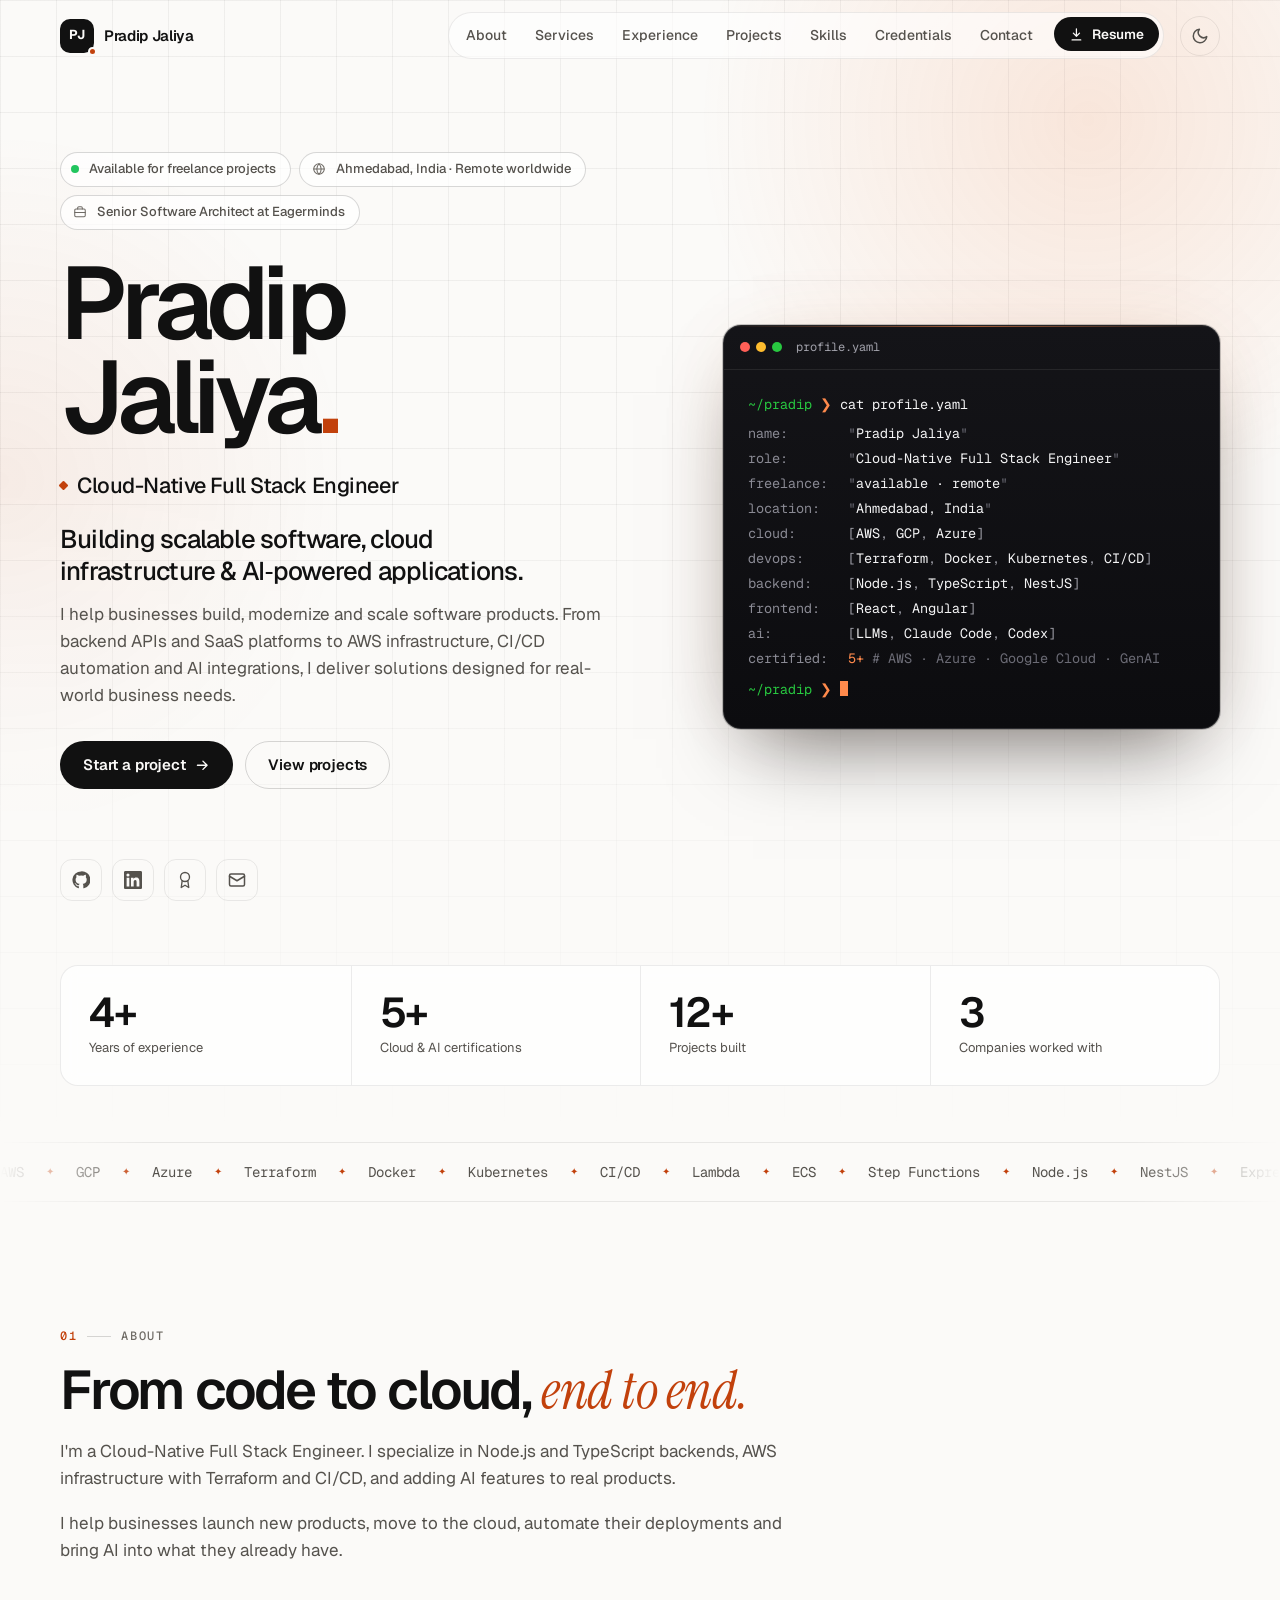
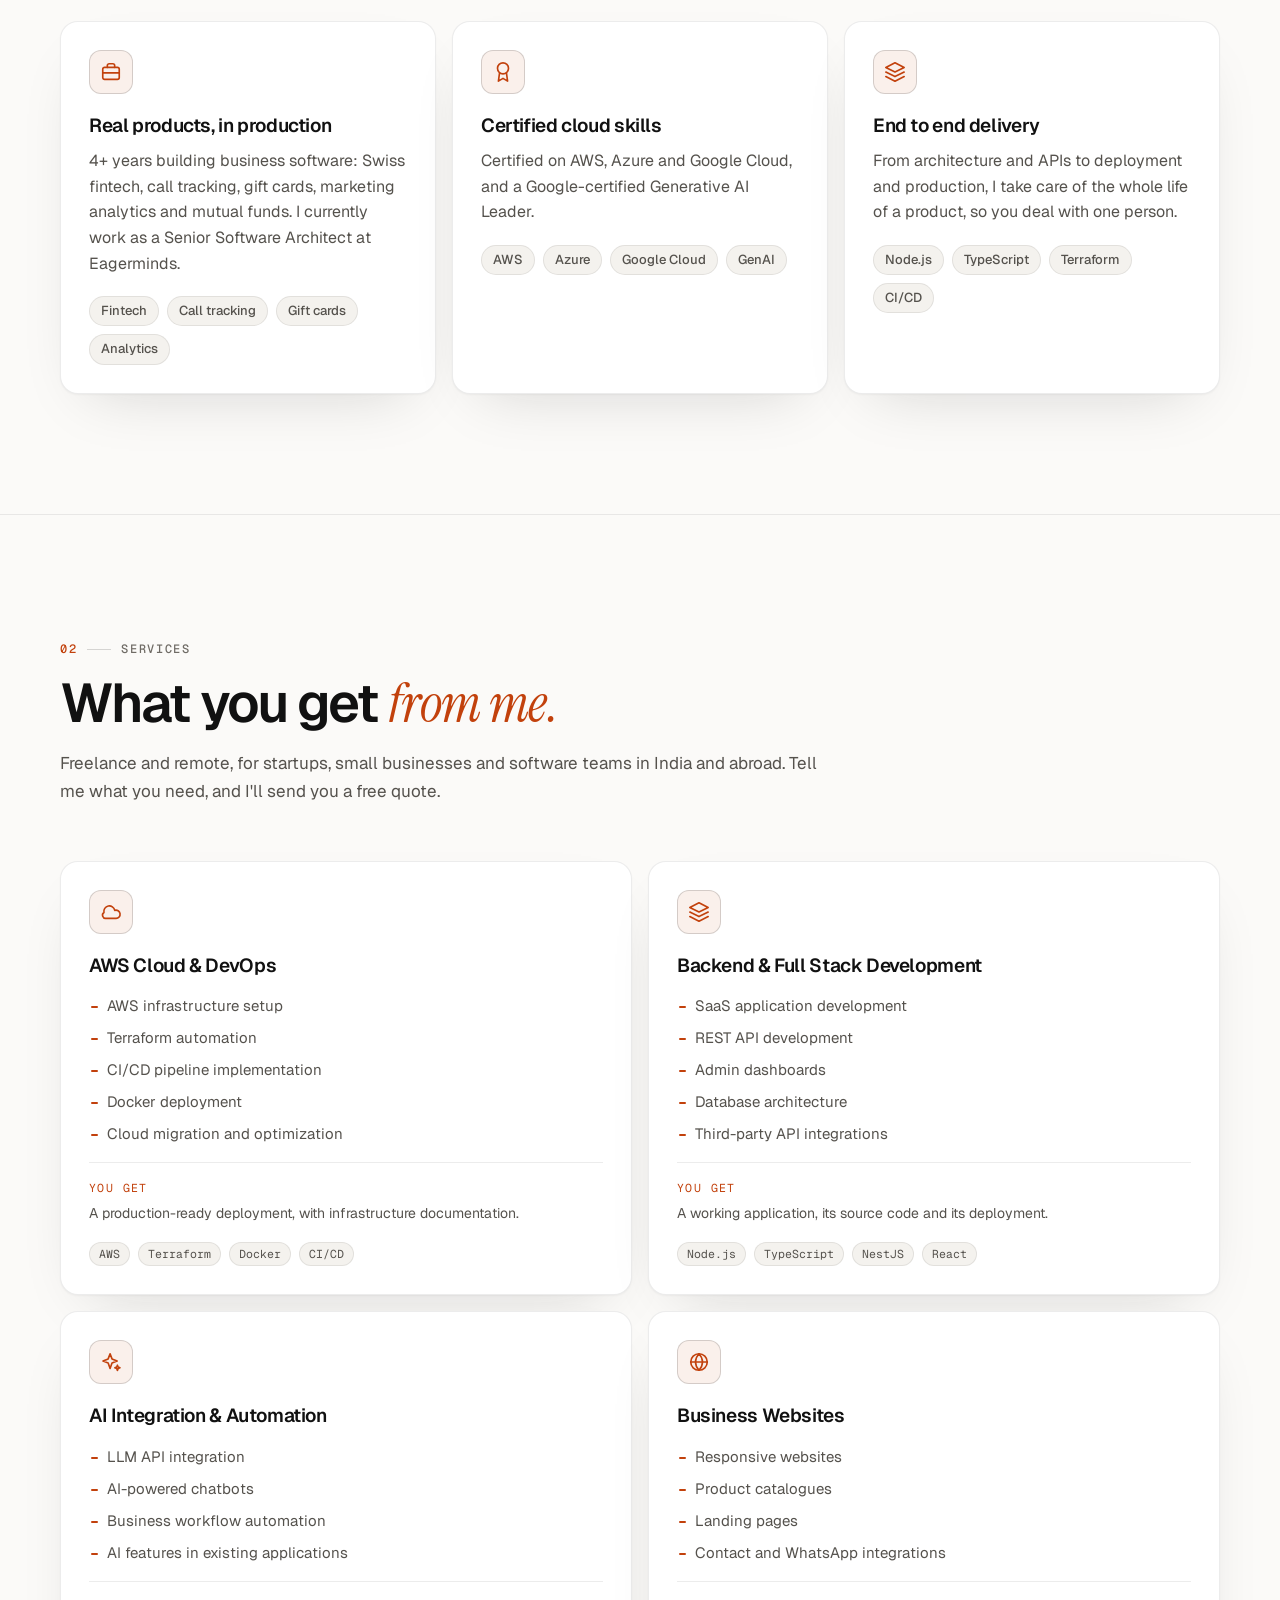
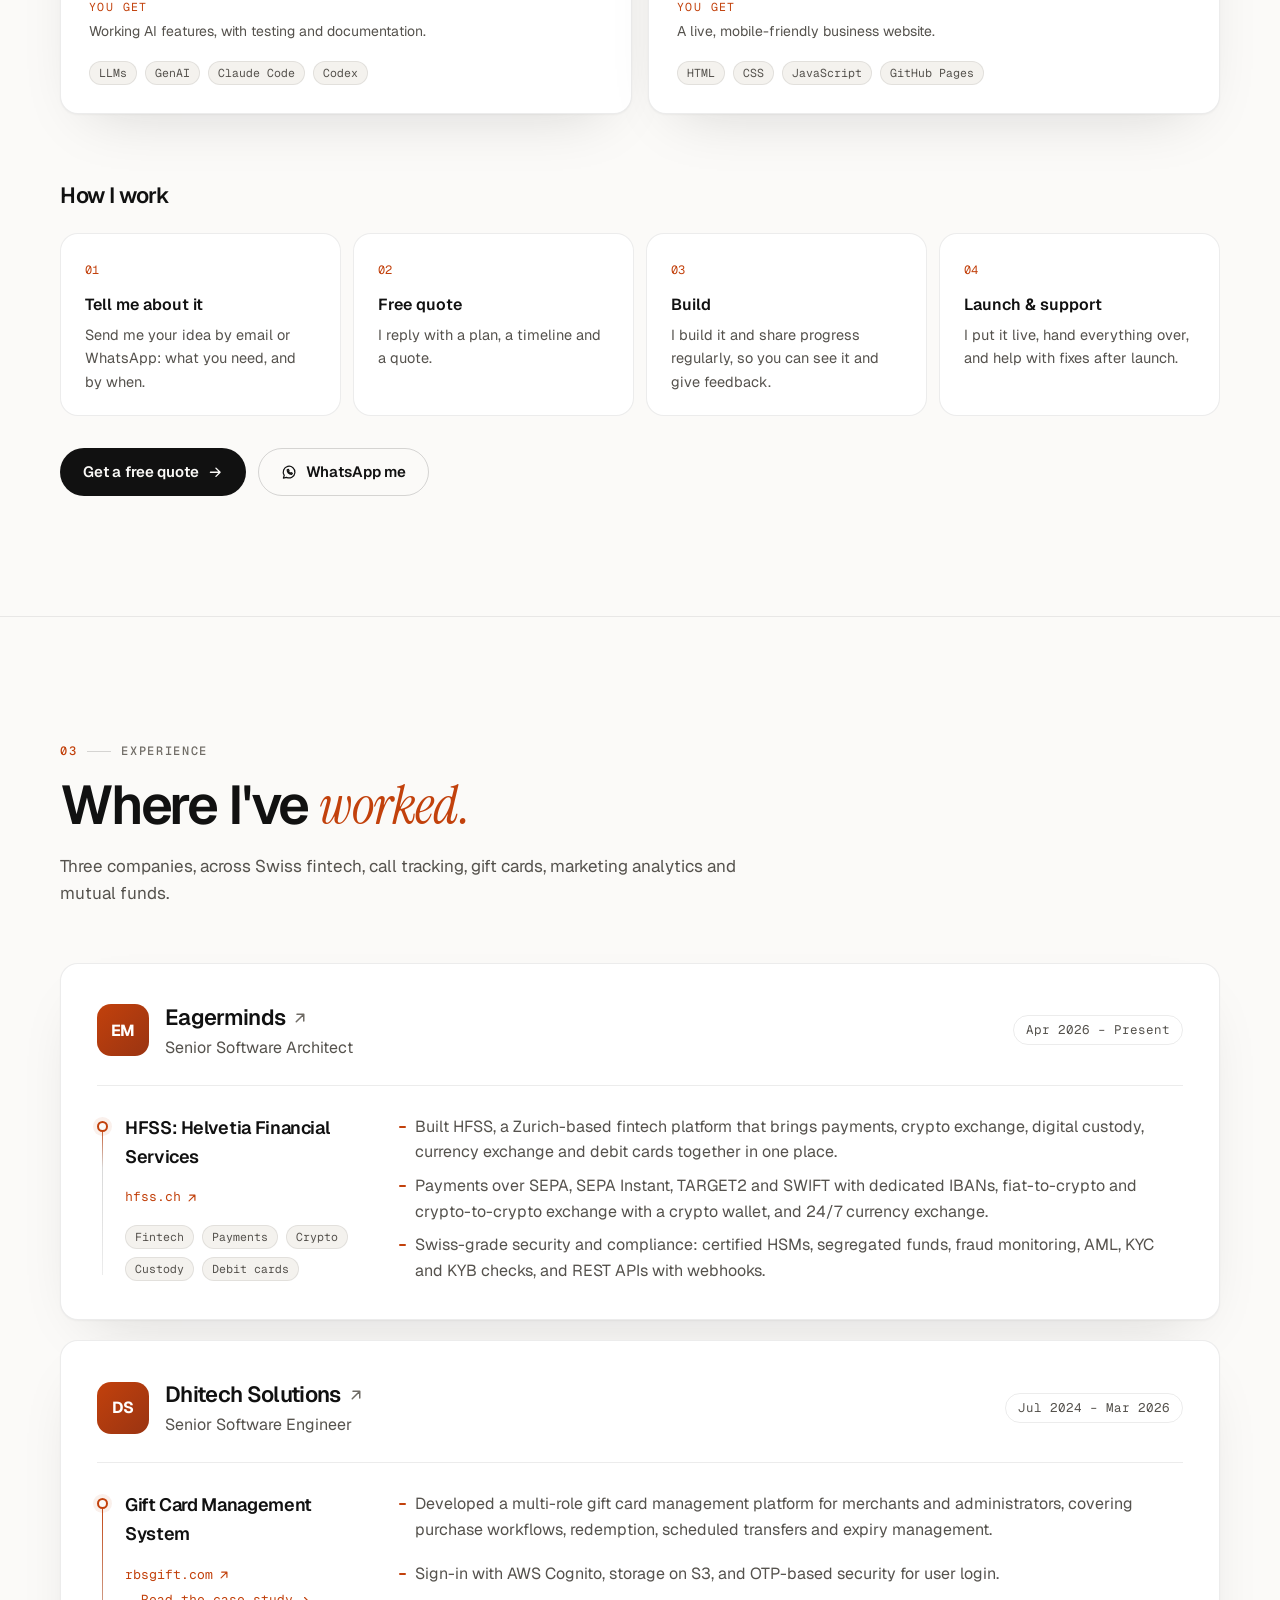
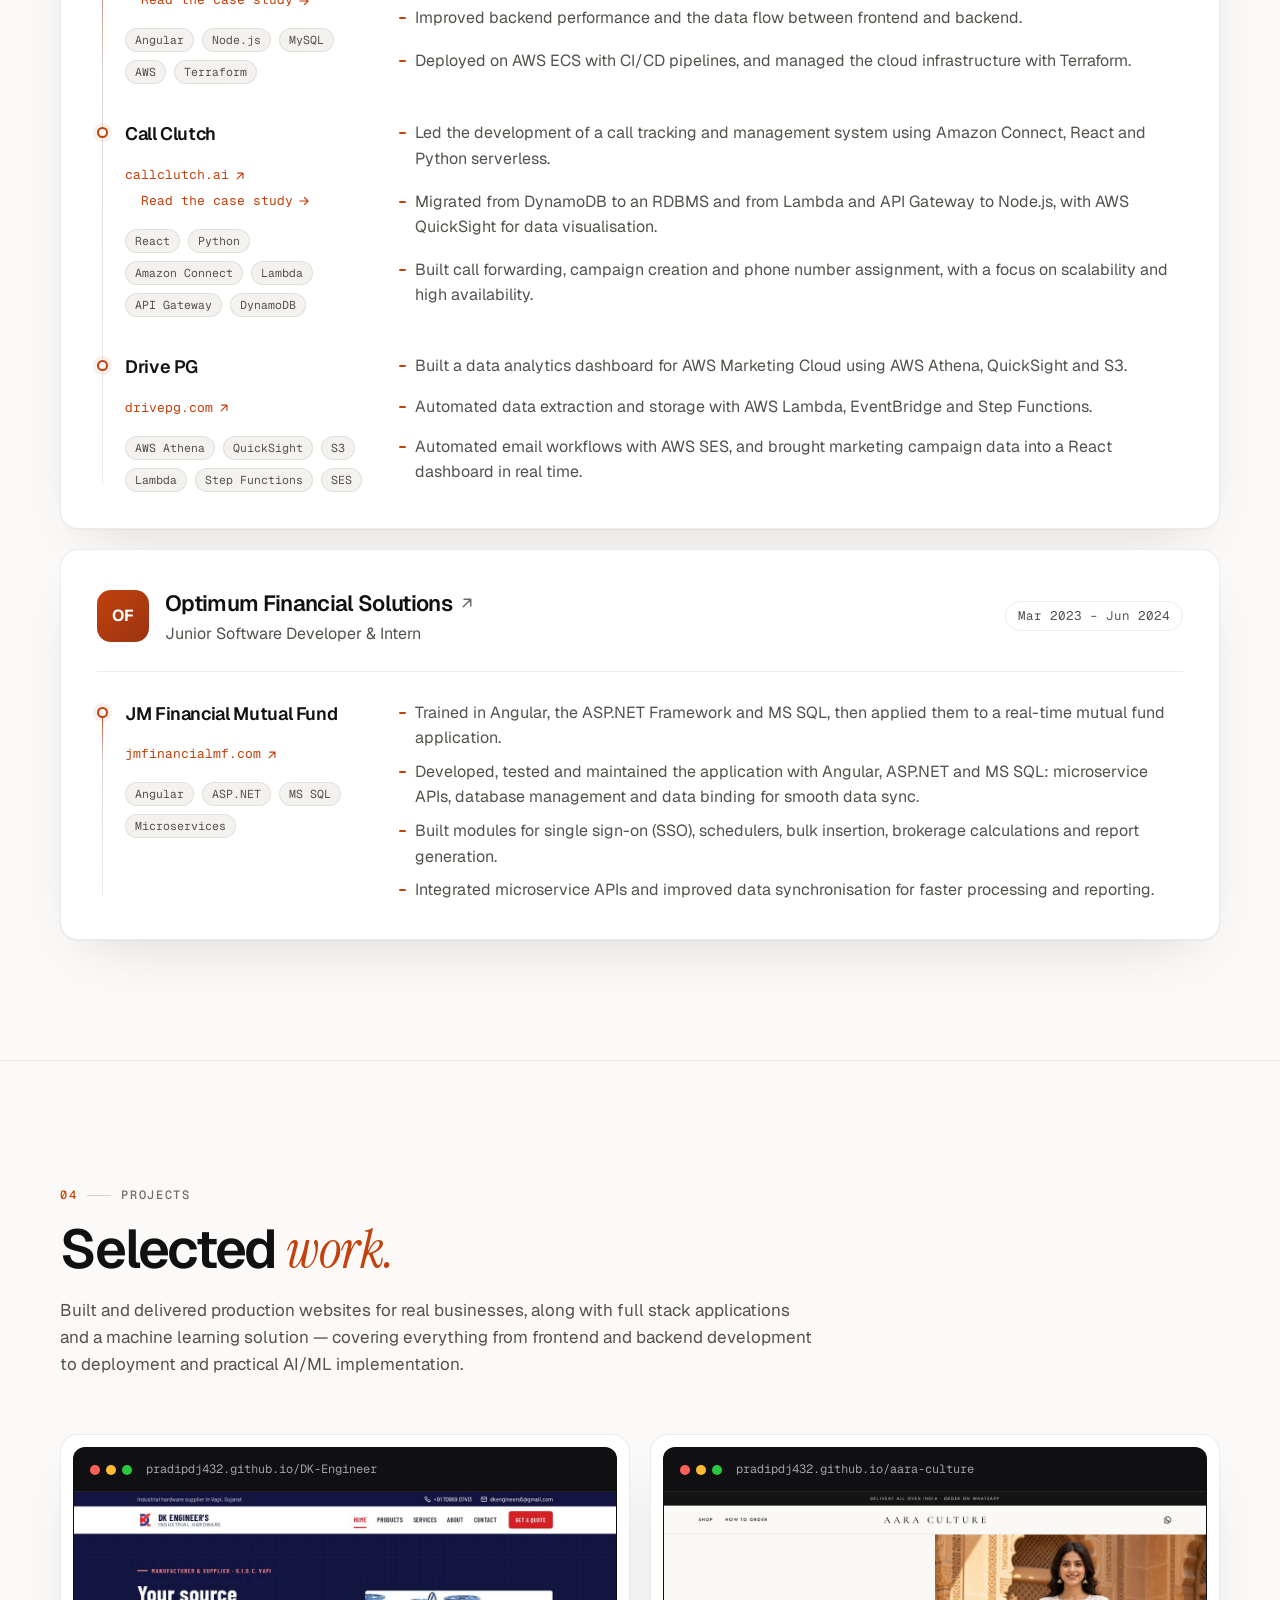
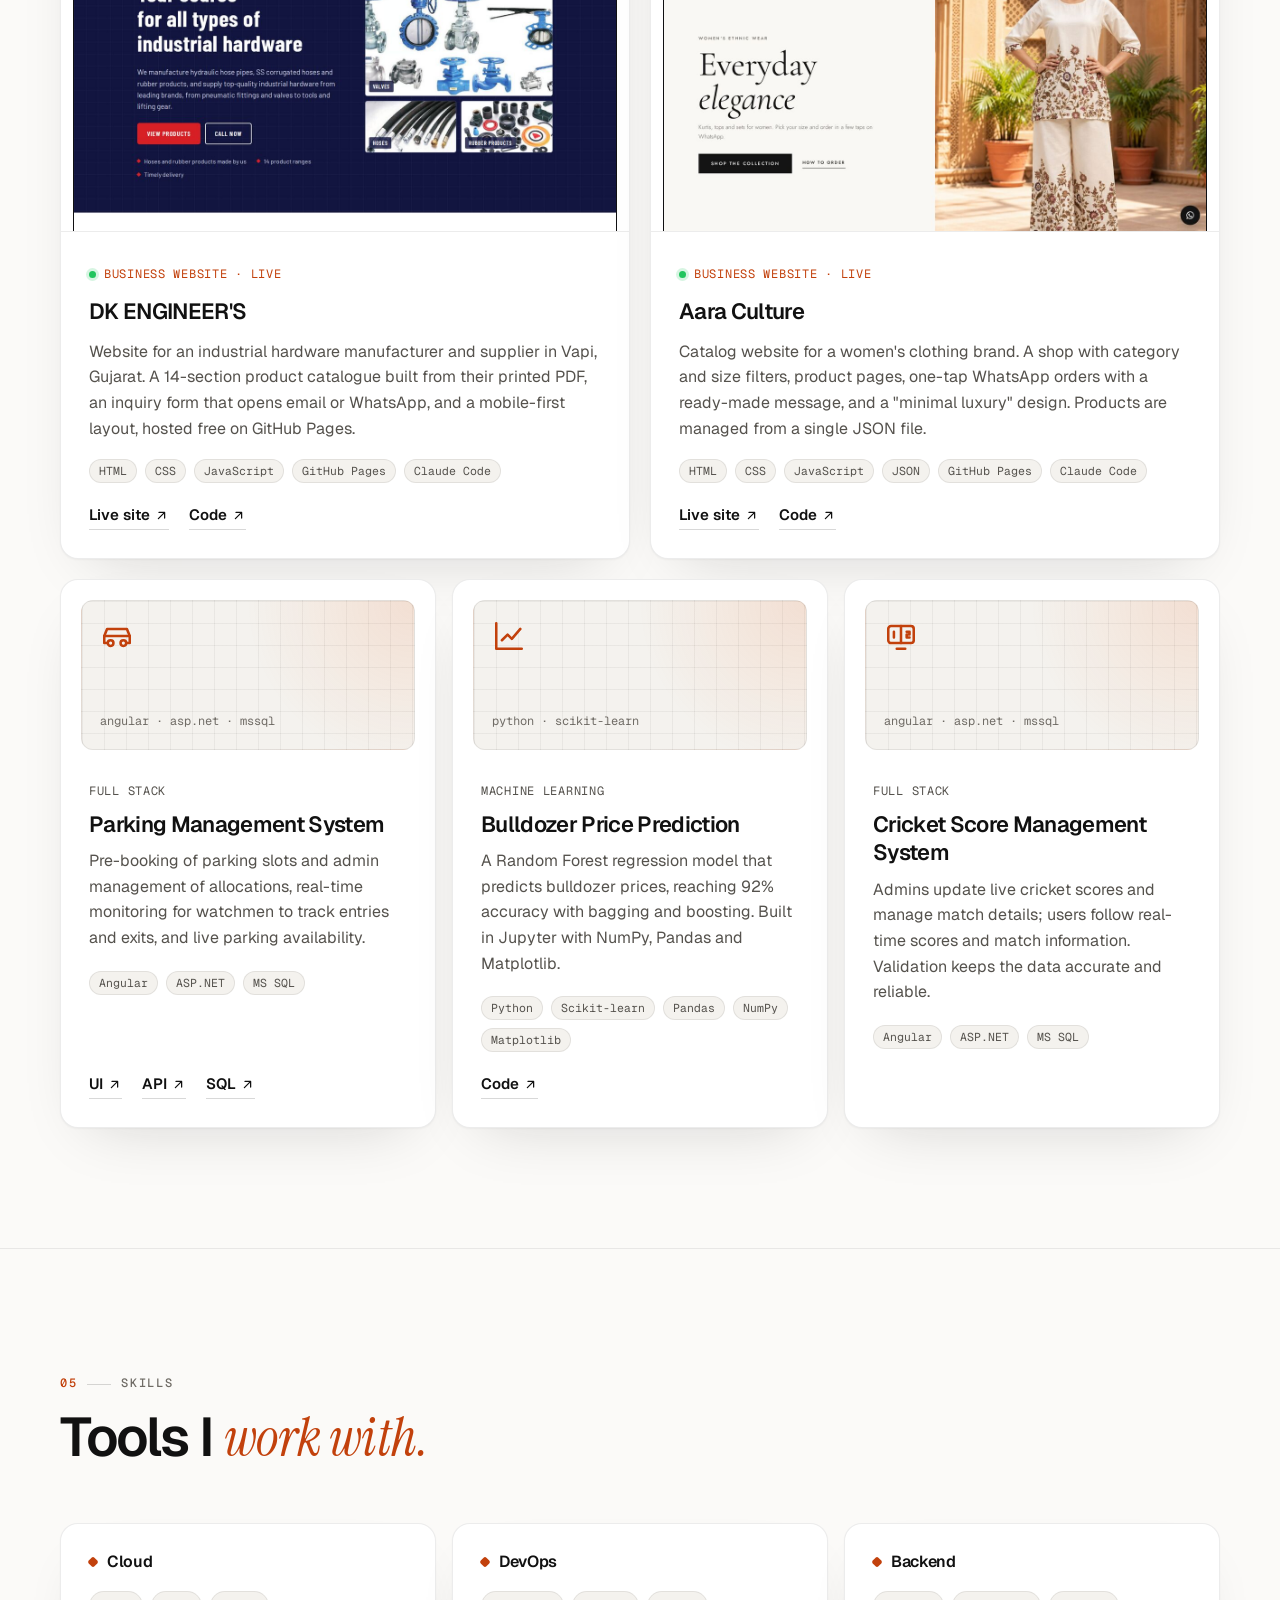
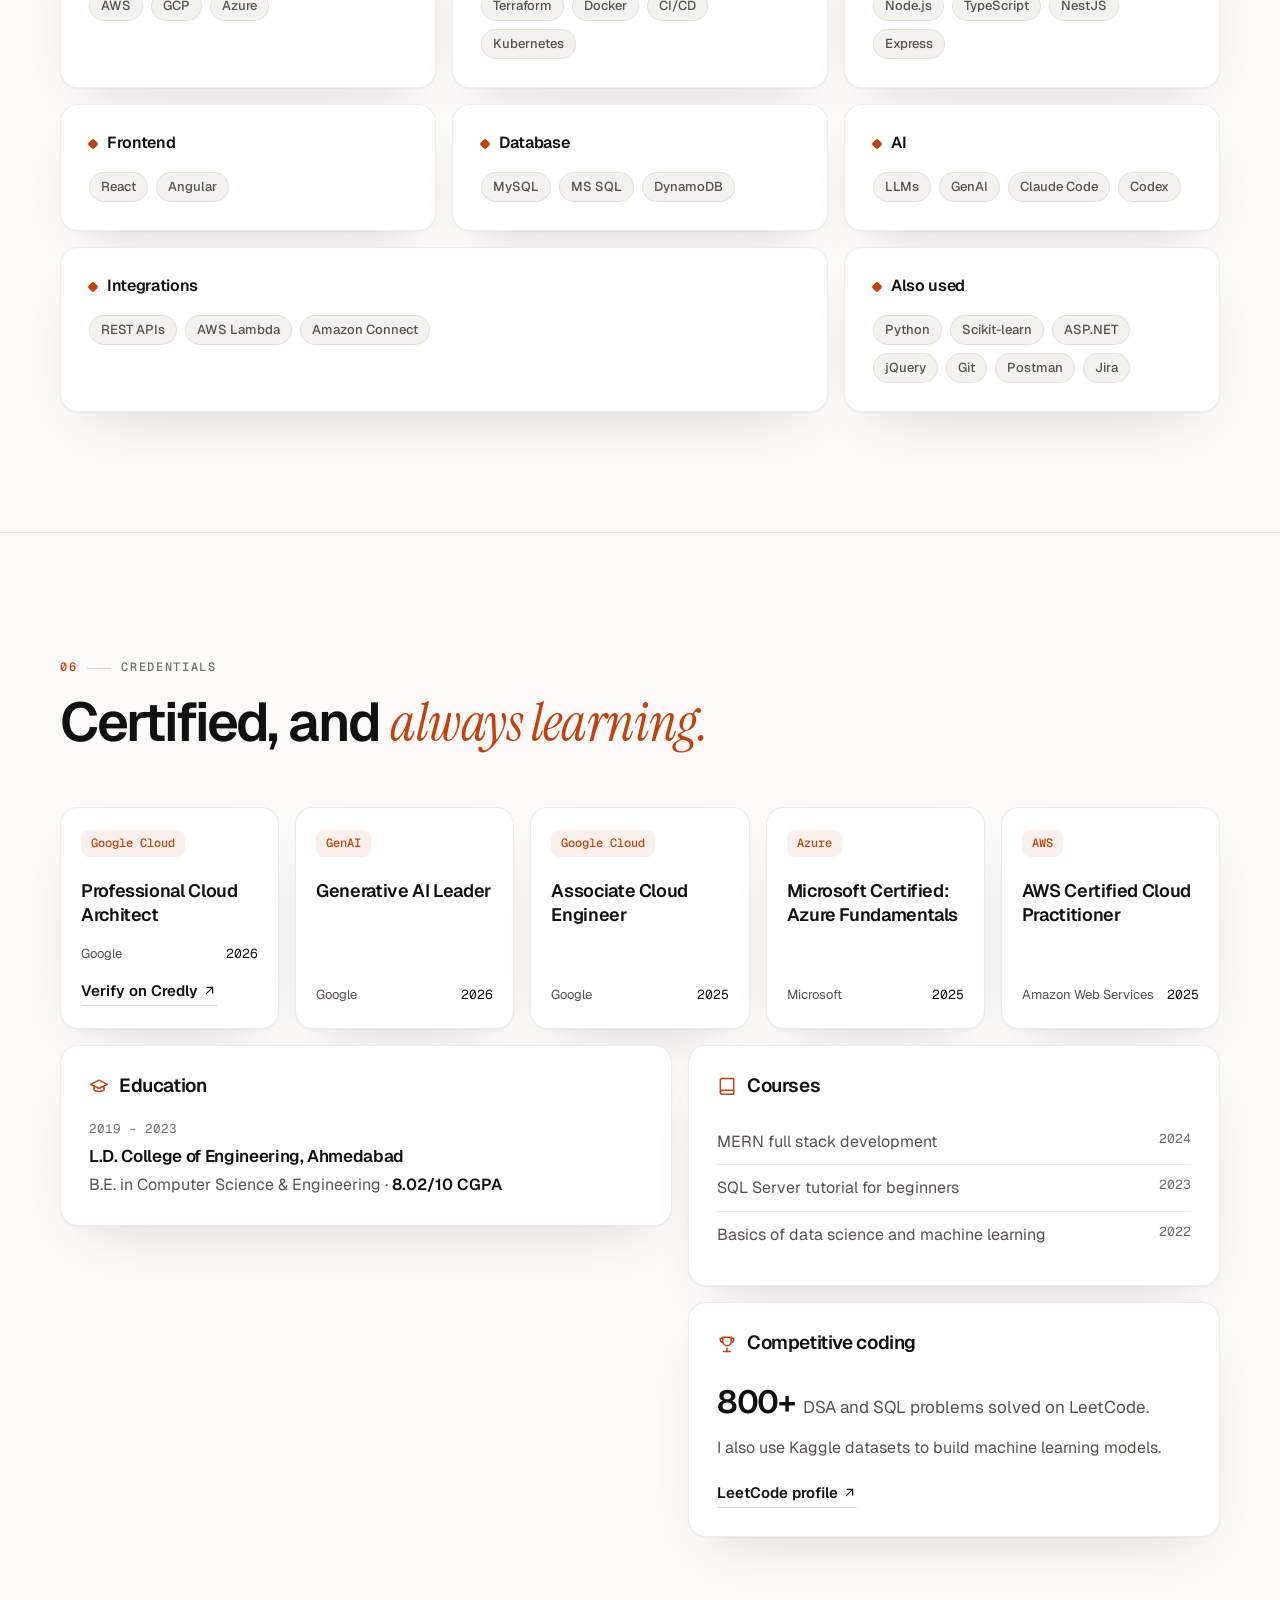
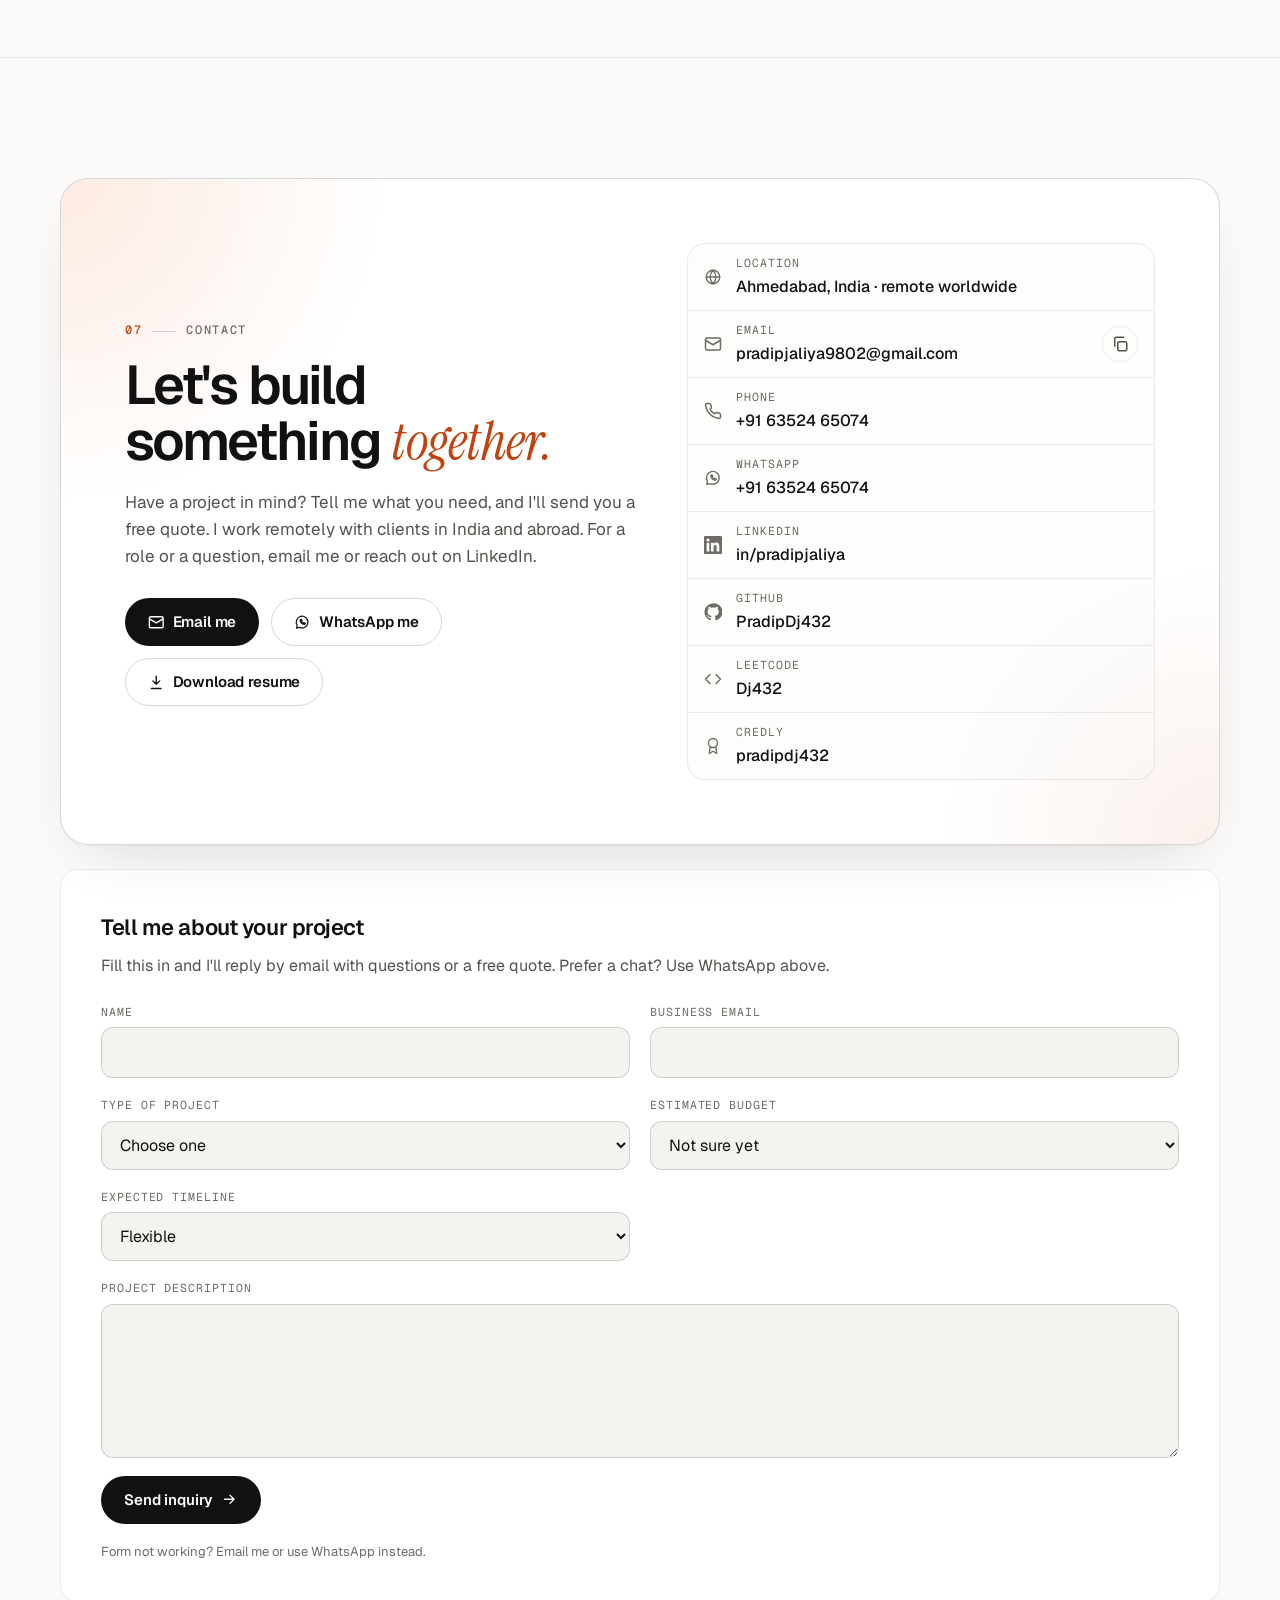
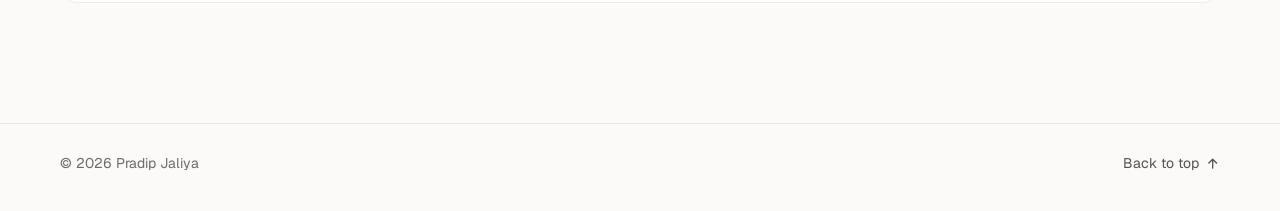
==== index.html @ 656465e3 "Add the gift card platform case study page A case study page written from the owner's own answers an" ====
<!doctype html>
<html lang="en">
<head>
  <meta charset="utf-8">
  <meta name="viewport" content="width=device-width, initial-scale=1">
  <title>Pradip Jaliya | Cloud-Native Full Stack Engineer for hire</title>
  <meta name="description" content="Pradip Jaliya is a Cloud-Native Full Stack Engineer in Ahmedabad, India, available for freelance projects worldwide. AWS cloud and DevOps, Node.js and TypeScript backends, React, and AI integrations. 4+ years of experience.">
  <link rel="canonical" href="https://pradipdj432.github.io/portfolio/">
  <meta name="theme-color" content="#09090b" media="(prefers-color-scheme: dark)">
  <meta name="theme-color" content="#fbfaf8" media="(prefers-color-scheme: light)">

  <!-- Link previews (WhatsApp, LinkedIn, X). Uses the live address; change it if the address changes (D-004). -->
  <meta property="og:type" content="website">
  <meta property="og:url" content="https://pradipdj432.github.io/portfolio/">
  <meta property="og:title" content="Pradip Jaliya | Cloud-Native Full Stack Engineer for hire">
  <meta property="og:description" content="Available for freelance projects, remotely. Scalable software, AWS cloud infrastructure and AI-powered applications, with 4+ years of experience.">
  <meta property="og:image" content="https://pradipdj432.github.io/portfolio/images/og-image.jpg">
  <meta property="og:image:width" content="1200">
  <meta property="og:image:height" content="630">
  <meta property="og:image:alt" content="Pradip Jaliya, Cloud-Native Full Stack Engineer. Available for freelance projects.">
  <meta name="twitter:card" content="summary_large_image">

  <link rel="icon" href="images/favicon.svg" type="image/svg+xml">
  <link rel="apple-touch-icon" href="images/apple-touch-icon.png">

  <link rel="preconnect" href="https://fonts.googleapis.com">
  <link rel="preconnect" href="https://fonts.gstatic.com" crossorigin>
  <link rel="stylesheet" href="https://fonts.googleapis.com/css2?family=Geist:wght@400;500;600;700&family=Geist+Mono:wght@400;500&family=Instrument+Serif:ital@0;1&display=swap">
  <link rel="stylesheet" href="css/style.css">

  <!-- Runs before the page is drawn: turns on animations and applies the saved light/dark choice, so nothing flashes. -->
  <script>
    document.documentElement.classList.add("js");
    try {
      var savedTheme = localStorage.getItem("theme");
      if (savedTheme === "light" || savedTheme === "dark") document.documentElement.dataset.theme = savedTheme;
    } catch (e) {}
  </script>
  <script src="js/config.js" defer></script>
  <script src="js/common.js" defer></script>
</head>
<body>
  <!-- Icons used across the page: <svg aria-hidden="true" class="icon"><use href="#i-name"></use></svg> -->
  <svg class="sprite" aria-hidden="true" focusable="false">
    <symbol id="i-arrow-right" viewBox="0 0 24 24"><path d="M5 12h14M13 6l6 6-6 6" fill="none" stroke="currentColor" stroke-width="2" stroke-linecap="round" stroke-linejoin="round"/></symbol>
    <symbol id="i-arrow-up-right" viewBox="0 0 24 24"><path d="M7 17 17 7M8 7h9v9" fill="none" stroke="currentColor" stroke-width="2" stroke-linecap="round" stroke-linejoin="round"/></symbol>
    <symbol id="i-arrow-up" viewBox="0 0 24 24"><path d="M12 19V5M6 11l6-6 6 6" fill="none" stroke="currentColor" stroke-width="2" stroke-linecap="round" stroke-linejoin="round"/></symbol>
    <symbol id="i-download" viewBox="0 0 24 24"><path d="M12 3v12M7 10l5 5 5-5M5 21h14" fill="none" stroke="currentColor" stroke-width="2" stroke-linecap="round" stroke-linejoin="round"/></symbol>
    <symbol id="i-mail" viewBox="0 0 24 24"><g fill="none" stroke="currentColor" stroke-width="2" stroke-linecap="round" stroke-linejoin="round"><rect x="2" y="4" width="20" height="16" rx="2"/><path d="m22 7-10 6L2 7"/></g></symbol>
    <symbol id="i-phone" viewBox="0 0 24 24"><path d="M22 16.9v3a2 2 0 0 1-2.2 2 19.8 19.8 0 0 1-8.6-3.1 19.5 19.5 0 0 1-6-6A19.8 19.8 0 0 1 2.1 4.2 2 2 0 0 1 4.1 2h3a2 2 0 0 1 2 1.7c.1.9.4 1.8.7 2.7a2 2 0 0 1-.5 2.1L8 9.8a16 16 0 0 0 6 6l1.3-1.3a2 2 0 0 1 2.1-.4c.9.3 1.8.6 2.7.7a2 2 0 0 1 1.7 2z" fill="none" stroke="currentColor" stroke-width="2" stroke-linecap="round" stroke-linejoin="round"/></symbol>
    <symbol id="i-copy" viewBox="0 0 24 24"><g fill="none" stroke="currentColor" stroke-width="2" stroke-linecap="round" stroke-linejoin="round"><rect x="9" y="9" width="12" height="12" rx="2"/><path d="M5 15V5a2 2 0 0 1 2-2h10"/></g></symbol>
    <symbol id="i-check" viewBox="0 0 24 24"><path d="M20 6 9 17l-5-5" fill="none" stroke="currentColor" stroke-width="2" stroke-linecap="round" stroke-linejoin="round"/></symbol>
    <symbol id="i-sun" viewBox="0 0 24 24"><g fill="none" stroke="currentColor" stroke-width="2" stroke-linecap="round"><circle cx="12" cy="12" r="4"/><path d="M12 2v2M12 20v2M4.9 4.9l1.4 1.4M17.7 17.7l1.4 1.4M2 12h2M20 12h2M4.9 19.1l1.4-1.4M17.7 6.3l1.4-1.4"/></g></symbol>
    <symbol id="i-moon" viewBox="0 0 24 24"><path d="M21 12.8A9 9 0 1 1 11.2 3a7 7 0 0 0 9.8 9.8z" fill="none" stroke="currentColor" stroke-width="2" stroke-linecap="round" stroke-linejoin="round"/></symbol>
    <symbol id="i-menu" viewBox="0 0 24 24"><path d="M4 7h16M4 12h16M4 17h16" fill="none" stroke="currentColor" stroke-width="2" stroke-linecap="round"/></symbol>
    <symbol id="i-close" viewBox="0 0 24 24"><path d="M18 6 6 18M6 6l12 12" fill="none" stroke="currentColor" stroke-width="2" stroke-linecap="round"/></symbol>
    <symbol id="i-spark" viewBox="0 0 24 24"><g fill="none" stroke="currentColor" stroke-width="1.8" stroke-linejoin="round"><path d="M11 3l2.1 5.6L18.7 11l-5.6 2.1L11 19l-2.1-5.9L3.3 11l5.6-2.4z"/><path d="M19 15.5l.8 2 2 .8-2 .8-.8 2-.8-2-2-.8 2-.8z"/></g></symbol>
    <symbol id="i-cloud" viewBox="0 0 24 24"><path d="M17.5 19a4.5 4.5 0 1 0-1.4-8.8A6 6 0 0 0 4.3 12.6 3.5 3.5 0 0 0 6.5 19z" fill="none" stroke="currentColor" stroke-width="1.8" stroke-linecap="round" stroke-linejoin="round"/></symbol>
    <symbol id="i-layers" viewBox="0 0 24 24"><g fill="none" stroke="currentColor" stroke-width="1.8" stroke-linecap="round" stroke-linejoin="round"><path d="m12 2 10 5-10 5L2 7z"/><path d="m2 17 10 5 10-5"/><path d="m2 12 10 5 10-5"/></g></symbol>
    <symbol id="i-code" viewBox="0 0 24 24"><path d="m16 18 6-6-6-6M8 6l-6 6 6 6" fill="none" stroke="currentColor" stroke-width="2" stroke-linecap="round" stroke-linejoin="round"/></symbol>
    <symbol id="i-award" viewBox="0 0 24 24"><g fill="none" stroke="currentColor" stroke-width="1.8" stroke-linecap="round" stroke-linejoin="round"><circle cx="12" cy="8" r="6"/><path d="M8.2 13.2 7 22l5-3 5 3-1.2-8.8"/></g></symbol>
    <symbol id="i-graduation" viewBox="0 0 24 24"><g fill="none" stroke="currentColor" stroke-width="1.8" stroke-linecap="round" stroke-linejoin="round"><path d="M22 10 12 5 2 10l10 5z"/><path d="M6 12v5c3 2 9 2 12 0v-5"/></g></symbol>
    <symbol id="i-book" viewBox="0 0 24 24"><g fill="none" stroke="currentColor" stroke-width="1.8" stroke-linecap="round" stroke-linejoin="round"><path d="M4 19.5A2.5 2.5 0 0 1 6.5 17H20V3H6.5A2.5 2.5 0 0 0 4 5.5z"/><path d="M4 19.5A2.5 2.5 0 0 0 6.5 22H20v-5"/></g></symbol>
    <symbol id="i-trophy" viewBox="0 0 24 24"><g fill="none" stroke="currentColor" stroke-width="1.8" stroke-linecap="round" stroke-linejoin="round"><path d="M8 21h8M12 17v4M7 4h10v5a5 5 0 0 1-10 0z"/><path d="M17 5h3v2a3 3 0 0 1-3 3M7 5H4v2a3 3 0 0 0 3 3"/></g></symbol>
    <symbol id="i-car" viewBox="0 0 24 24"><g fill="none" stroke="currentColor" stroke-width="1.8" stroke-linecap="round" stroke-linejoin="round"><path d="M5 17H3v-5l2-5h14l2 5v5h-2"/><path d="M3 12h18"/><circle cx="7.5" cy="17" r="2"/><circle cx="16.5" cy="17" r="2"/></g></symbol>
    <symbol id="i-chart" viewBox="0 0 24 24"><g fill="none" stroke="currentColor" stroke-width="1.8" stroke-linecap="round" stroke-linejoin="round"><path d="M3 3v18h18"/><path d="m7 15 4-4 3 3 6-7"/></g></symbol>
    <symbol id="i-scoreboard" viewBox="0 0 24 24"><g fill="none" stroke="currentColor" stroke-width="1.8" stroke-linecap="round" stroke-linejoin="round"><rect x="3" y="5" width="18" height="12" rx="2"/><path d="M12 5v12M7 9v4M16 9h2v2h-2v2h2M9 21h6"/></g></symbol>
    <symbol id="i-globe" viewBox="0 0 24 24"><g fill="none" stroke="currentColor" stroke-width="1.8" stroke-linecap="round" stroke-linejoin="round"><circle cx="12" cy="12" r="9"/><path d="M3 12h18M12 3c2.5 2.7 3.8 5.7 3.8 9s-1.3 6.3-3.8 9c-2.5-2.7-3.8-5.7-3.8-9S9.5 5.7 12 3z"/></g></symbol>
    <symbol id="i-briefcase" viewBox="0 0 24 24"><g fill="none" stroke="currentColor" stroke-width="1.8" stroke-linecap="round" stroke-linejoin="round"><rect x="3" y="7" width="18" height="13" rx="2"/><path d="M8 7V5a2 2 0 0 1 2-2h4a2 2 0 0 1 2 2v2M3 13h18"/></g></symbol>
    <symbol id="i-whatsapp" viewBox="0 0 24 24"><g fill="none" stroke="currentColor" stroke-width="1.8" stroke-linecap="round" stroke-linejoin="round"><path d="M3.5 20.5l1.2-4A8.5 8.5 0 1 1 8 19.4z"/><path d="M9 8.6c.2 3.2 3 6.1 6.4 6.4l1.1-1.4-2-1-.9.9c-1.1-.5-2.3-1.7-2.8-2.8l.9-.9-1-2z"/></g></symbol>
    <symbol id="i-github" viewBox="0 0 24 24"><path fill="currentColor" d="M12 .5a11.5 11.5 0 0 0-3.6 22.4c.6.1.8-.3.8-.6v-2c-3.2.7-3.9-1.5-3.9-1.5-.5-1.3-1.3-1.7-1.3-1.7-1-.7.1-.7.1-.7 1.2.1 1.8 1.2 1.8 1.2 1 1.8 2.8 1.3 3.5 1 .1-.8.4-1.3.7-1.6-2.6-.3-5.3-1.3-5.3-5.7 0-1.3.5-2.3 1.2-3.1-.1-.3-.5-1.5.1-3.1 0 0 1-.3 3.2 1.2a11 11 0 0 1 5.8 0c2.2-1.5 3.2-1.2 3.2-1.2.6 1.6.2 2.8.1 3.1.8.8 1.2 1.9 1.2 3.1 0 4.4-2.7 5.4-5.3 5.7.4.4.8 1.1.8 2.2v3.3c0 .3.2.7.8.6A11.5 11.5 0 0 0 12 .5z"/></symbol>
    <symbol id="i-linkedin" viewBox="0 0 24 24"><path fill="currentColor" d="M20.4 20.5h-3.6v-5.6c0-1.3 0-3-1.8-3s-2.1 1.4-2.1 2.9v5.7H9.3V9h3.4v1.6h.1c.5-.9 1.6-1.8 3.4-1.8 3.6 0 4.3 2.4 4.3 5.5v6.2zM5.3 7.4a2.1 2.1 0 1 1 0-4.2 2.1 2.1 0 0 1 0 4.2zM7.1 20.5H3.5V9h3.6v11.5zM22.2 0H1.8C.8 0 0 .8 0 1.7v20.6c0 .9.8 1.7 1.8 1.7h20.4c1 0 1.8-.8 1.8-1.7V1.7C24 .8 23.2 0 22.2 0z"/></symbol>
  </svg>

  <a class="skip-link" href="#main">Skip to content</a>

  <header class="site-header" id="site-header">
    <div class="container header-inner">
      <a class="brand" href="#top" aria-label="Pradip Jaliya, back to top">
        <span class="brand-mark" aria-hidden="true">PJ</span>
        <span class="brand-name">Pradip Jaliya</span>
      </a>
      <nav class="nav" id="site-nav" aria-label="Main">
        <a href="#about">About</a>
        <a href="#services">Services</a>
        <a href="#experience">Experience</a>
        <a href="#projects">Projects</a>
        <a href="#skills">Skills</a>
        <a href="#credentials">Credentials</a>
        <a href="#contact">Contact</a>
        <a class="button button-small nav-resume" data-resume href="#contact"><svg aria-hidden="true" class="icon"><use href="#i-download"></use></svg>Resume</a>
      </nav>
      <div class="header-actions">
        <button class="icon-button theme-toggle" type="button" aria-label="Switch to light theme">
          <svg aria-hidden="true" class="icon icon-sun"><use href="#i-sun"></use></svg>
          <svg aria-hidden="true" class="icon icon-moon"><use href="#i-moon"></use></svg>
        </button>
        <button class="icon-button nav-toggle" type="button" aria-expanded="false" aria-controls="site-nav" aria-label="Open menu">
          <svg aria-hidden="true" class="icon icon-menu"><use href="#i-menu"></use></svg>
          <svg aria-hidden="true" class="icon icon-close"><use href="#i-close"></use></svg>
        </button>
      </div>
    </div>
  </header>

  <main id="main">
    <!-- Intro -->
    <section class="hero" id="top">
      <div class="hero-bg" aria-hidden="true"></div>
      <div class="container hero-grid">
        <div class="hero-text">
          <div class="pill-row reveal">
            <p class="pill"><span class="pulse" aria-hidden="true"></span>Available for freelance projects</p>
            <p class="pill pill-icon"><svg aria-hidden="true" class="icon"><use href="#i-globe"></use></svg>Ahmedabad, India · Remote worldwide</p>
            <p class="pill pill-icon"><svg aria-hidden="true" class="icon"><use href="#i-briefcase"></use></svg>Senior Software Architect at Eagerminds</p>
          </div>
          <h1 class="hero-name reveal">
            <span>Pradip</span>
            <span>Jaliya<span class="accent-dot">.</span></span>
          </h1>
          <p class="hero-role reveal">
            <span>Cloud-Native Full Stack Engineer</span>
          </p>
          <p class="hero-tagline reveal">Building scalable software, cloud infrastructure &amp; AI&#8209;powered applications.</p>
          <p class="hero-lede reveal">I help businesses build, modernize and scale software products. From backend APIs and SaaS platforms to AWS infrastructure, CI/CD automation and AI integrations, I deliver solutions designed for real-world business needs.</p>
          <div class="button-row reveal">
            <a class="button" href="#contact">Start a project<svg aria-hidden="true" class="icon icon-shift"><use href="#i-arrow-right"></use></svg></a>
            <a class="button button-ghost" href="#projects">View projects</a>
          </div>
          <p class="hero-tech reveal">AWS · Node.js · TypeScript · React · Terraform · GenAI</p>
          <ul class="social reveal" aria-label="Find me online">
            <li><a data-link="github" href="#contact" target="_blank" rel="noopener" aria-label="GitHub"><svg aria-hidden="true" class="icon"><use href="#i-github"></use></svg></a></li>
            <li><a data-link="linkedin" href="#contact" target="_blank" rel="noopener" aria-label="LinkedIn"><svg aria-hidden="true" class="icon"><use href="#i-linkedin"></use></svg></a></li>
            <li><a data-link="credly" href="#contact" target="_blank" rel="noopener" aria-label="Credly badges"><svg aria-hidden="true" class="icon"><use href="#i-award"></use></svg></a></li>
            <li><a data-email href="#contact" aria-label="Email"><svg aria-hidden="true" class="icon"><use href="#i-mail"></use></svg></a></li>
          </ul>
        </div>

        <figure class="terminal reveal" aria-label="Profile summary, written as a code file">
          <div class="terminal-bar">
            <span class="dots" aria-hidden="true"><i></i><i></i><i></i></span>
            <span class="terminal-title">profile.yaml</span>
          </div>
          <div class="terminal-body">
            <p class="ln prompt"><span class="path">~/pradip</span> <span class="caret">❯</span> cat profile.yaml</p>
            <p class="ln"><span class="k">name</span><span class="v s">Pradip Jaliya</span></p>
            <p class="ln"><span class="k">role</span><span class="v s">Cloud-Native Full Stack Engineer</span></p>
            <p class="ln"><span class="k">freelance</span><span class="v s">available · remote</span></p>
            <p class="ln"><span class="k">location</span><span class="v s">Ahmedabad, India</span></p>
            <p class="ln"><span class="k">cloud</span><span class="v">[<b>AWS</b>, <b>GCP</b>, <b>Azure</b>]</span></p>
            <p class="ln"><span class="k">devops</span><span class="v">[<b>Terraform</b>, <b>Docker</b>, <b>Kubernetes</b>, <b>CI/CD</b>]</span></p>
            <p class="ln"><span class="k">backend</span><span class="v">[<b>Node.js</b>, <b>TypeScript</b>, <b>NestJS</b>]</span></p>
            <p class="ln"><span class="k">frontend</span><span class="v">[<b>React</b>, <b>Angular</b>]</span></p>
            <p class="ln"><span class="k">ai</span><span class="v">[<b>LLMs</b>, <b>Claude Code</b>, <b>Codex</b>]</span></p>
            <p class="ln"><span class="k">certified</span><span class="v"><span class="n">5+</span> <span class="c"># AWS · Azure · Google Cloud · GenAI</span></span></p>
            <p class="ln prompt"><span class="path">~/pradip</span> <span class="caret">❯</span> <span class="cursor" aria-hidden="true"></span></p>
          </div>
        </figure>
      </div>

      <div class="container">
        <dl class="stats reveal">
          <div><dt>Years of experience</dt><dd>4+</dd></div>
          <div><dt>Cloud &amp; AI certifications</dt><dd>5+</dd></div>
          <div><dt>Projects built</dt><dd>12+</dd></div>
          <div><dt>Companies worked with</dt><dd>3</dd></div>
        </dl>
      </div>

      <div class="marquee">
        <ul class="marquee-track" aria-label="Technologies I use">
          <li>AWS</li><li>GCP</li><li>Azure</li><li>Terraform</li><li>Docker</li><li>Kubernetes</li><li>CI/CD</li><li>Lambda</li><li>ECS</li><li>Step Functions</li><li>Node.js</li><li>NestJS</li><li>Express.js</li><li>Angular</li><li>React</li><li>TypeScript</li><li>GenAI</li><li>LLMs</li><li>Claude Code</li><li>Codex</li><li>Amazon Connect</li><li>MySQL</li><li>MS SQL</li><li>DynamoDB</li>
        </ul>
      </div>
    </section>

    <!-- About -->
    <section class="section" id="about" aria-labelledby="about-title">
      <div class="container">
        <header class="section-head reveal">
          <p class="eyebrow"><span>01</span>About</p>
          <h2 id="about-title">From code to cloud, <em>end to end.</em></h2>
          <p class="section-lede">I'm a Cloud-Native Full Stack Engineer. I specialize in Node.js and TypeScript backends, AWS infrastructure with Terraform and CI/CD, and adding AI features to real products.</p>
          <p class="section-lede">I help businesses launch new products, move to the cloud, automate their deployments and bring AI into what they already have.</p>
        </header>

        <div class="cards-3">
          <article class="card spotlight reveal">
            <span class="card-icon"><svg aria-hidden="true" class="icon"><use href="#i-briefcase"></use></svg></span>
            <h3>Real products, in production</h3>
            <p>4+ years building business software: Swiss fintech, call tracking, gift cards, marketing analytics and mutual funds. I currently work as a Senior Software Architect at Eagerminds.</p>
            <ul class="tags"><li>Fintech</li><li>Call tracking</li><li>Gift cards</li><li>Analytics</li></ul>
          </article>
          <article class="card spotlight reveal">
            <span class="card-icon"><svg aria-hidden="true" class="icon"><use href="#i-award"></use></svg></span>
            <h3>Certified cloud skills</h3>
            <p>Certified on AWS, Azure and Google Cloud, and a Google-certified Generative AI Leader.</p>
            <ul class="tags"><li>AWS</li><li>Azure</li><li>Google Cloud</li><li>GenAI</li></ul>
          </article>
          <article class="card spotlight reveal">
            <span class="card-icon"><svg aria-hidden="true" class="icon"><use href="#i-layers"></use></svg></span>
            <h3>End to end delivery</h3>
            <p>From architecture and APIs to deployment and production, I take care of the whole life of a product, so you deal with one person.</p>
            <ul class="tags"><li>Node.js</li><li>TypeScript</li><li>Terraform</li><li>CI/CD</li></ul>
          </article>
        </div>
      </div>
    </section>

    <!-- Services: freelance work (D-017) -->
    <section class="section" id="services" aria-labelledby="services-title">
      <div class="container">
        <header class="section-head reveal">
          <p class="eyebrow"><span>02</span>Services</p>
          <h2 id="services-title">What you get <em>from me.</em></h2>
          <p class="section-lede">Freelance and remote, for startups, small businesses and software teams in India and abroad. Tell me what you need, and I'll send you a free quote.</p>
        </header>

        <div class="services">
          <article class="card spotlight reveal">
            <span class="card-icon"><svg aria-hidden="true" class="icon"><use href="#i-cloud"></use></svg></span>
            <h3>AWS Cloud &amp; DevOps</h3>
            <ul class="points"><li>AWS infrastructure setup</li><li>Terraform automation</li><li>CI/CD pipeline implementation</li><li>Docker deployment</li><li>Cloud migration and optimization</li></ul>
            <p class="service-proof"><span>You get</span>A production-ready deployment, with infrastructure documentation.</p>
            <ul class="tags tags-small"><li>AWS</li><li>Terraform</li><li>Docker</li><li>CI/CD</li></ul>
          </article>
          <article class="card spotlight reveal">
            <span class="card-icon"><svg aria-hidden="true" class="icon"><use href="#i-layers"></use></svg></span>
            <h3>Backend &amp; Full Stack Development</h3>
            <ul class="points"><li>SaaS application development</li><li>REST API development</li><li>Admin dashboards</li><li>Database architecture</li><li>Third-party API integrations</li></ul>
            <p class="service-proof"><span>You get</span>A working application, its source code and its deployment.</p>
            <ul class="tags tags-small"><li>Node.js</li><li>TypeScript</li><li>NestJS</li><li>React</li></ul>
          </article>
          <article class="card spotlight reveal">
            <span class="card-icon"><svg aria-hidden="true" class="icon"><use href="#i-spark"></use></svg></span>
            <h3>AI Integration &amp; Automation</h3>
            <ul class="points"><li>LLM API integration</li><li>AI-powered chatbots</li><li>Business workflow automation</li><li>AI features in existing applications</li></ul>
            <p class="service-proof"><span>You get</span>Working AI features, with testing and documentation.</p>
            <ul class="tags tags-small"><li>LLMs</li><li>GenAI</li><li>Claude Code</li><li>Codex</li></ul>
          </article>
          <article class="card spotlight reveal">
            <span class="card-icon"><svg aria-hidden="true" class="icon"><use href="#i-globe"></use></svg></span>
            <h3>Business Websites</h3>
            <ul class="points"><li>Responsive websites</li><li>Product catalogues</li><li>Landing pages</li><li>Contact and WhatsApp integrations</li></ul>
            <p class="service-proof"><span>You get</span>A live, mobile-friendly business website.</p>
            <ul class="tags tags-small"><li>HTML</li><li>CSS</li><li>JavaScript</li><li>GitHub Pages</li></ul>
          </article>
        </div>

        <h3 class="steps-title reveal">How I work</h3>
        <ol class="steps">
          <li class="reveal"><span class="step-num">01</span><h4>Tell me about it</h4><p>Send me your idea by email or WhatsApp: what you need, and by when.</p></li>
          <li class="reveal"><span class="step-num">02</span><h4>Free quote</h4><p>I reply with a plan, a timeline and a quote.</p></li>
          <li class="reveal"><span class="step-num">03</span><h4>Build</h4><p>I build it and share progress regularly, so you can see it and give feedback.</p></li>
          <li class="reveal"><span class="step-num">04</span><h4>Launch &amp; support</h4><p>I put it live, hand everything over, and help with fixes after launch.</p></li>
        </ol>

        <div class="button-row services-cta reveal">
          <a class="button" href="#contact">Get a free quote<svg aria-hidden="true" class="icon icon-shift"><use href="#i-arrow-right"></use></svg></a>
          <a class="button button-ghost" data-whatsapp href="#contact" target="_blank" rel="noopener"><svg aria-hidden="true" class="icon"><use href="#i-whatsapp"></use></svg>WhatsApp me</a>
        </div>
      </div>
    </section>

    <!-- Experience: newest company first -->
    <section class="section" id="experience" aria-labelledby="experience-title">
      <div class="container">
        <header class="section-head reveal">
          <p class="eyebrow"><span>03</span>Experience</p>
          <h2 id="experience-title">Where I've <em>worked.</em></h2>
          <p class="section-lede">Three companies, across Swiss fintech, call tracking, gift cards, marketing analytics and mutual funds.</p>
        </header>

        <div class="jobs">
          <article class="job reveal">
            <header class="job-head">
              <span class="job-mark" aria-hidden="true">EM</span>
              <div>
                <h3><a class="job-link" href="https://www.eagerminds.in/" target="_blank" rel="noopener">Eagerminds<svg aria-hidden="true" class="icon"><use href="#i-arrow-up-right"></use></svg></a></h3>
                <p class="job-role">Senior Software Architect</p>
              </div>
              <p class="job-dates"><time datetime="2026-04">Apr 2026</time> – Present</p>
            </header>

            <ol class="timeline">
              <li class="timeline-item">
                <h4>HFSS: Helvetia Financial Services</h4>
                <p class="item-link"><a href="https://hfss.ch/" target="_blank" rel="noopener">hfss.ch<svg aria-hidden="true" class="icon"><use href="#i-arrow-up-right"></use></svg></a></p>
                <ul class="tags tags-small"><li>Fintech</li><li>Payments</li><li>Crypto</li><li>Custody</li><li>Debit cards</li></ul>
                <ul class="points">
                  <li>Built HFSS, a Zurich-based fintech platform that brings payments, crypto exchange, digital custody, currency exchange and debit cards together in one place.</li>
                  <li>Payments over SEPA, SEPA Instant, TARGET2 and SWIFT with dedicated IBANs, fiat-to-crypto and crypto-to-crypto exchange with a crypto wallet, and 24/7 currency exchange.</li>
                  <li>Swiss-grade security and compliance: certified HSMs, segregated funds, fraud monitoring, AML, KYC and KYB checks, and REST APIs with webhooks.</li>
                </ul>
              </li>
            </ol>
          </article>

          <article class="job reveal">
            <header class="job-head">
              <span class="job-mark" aria-hidden="true">DS</span>
              <div>
                <h3><a class="job-link" href="https://dhitech.solutions/" target="_blank" rel="noopener">Dhitech Solutions<svg aria-hidden="true" class="icon"><use href="#i-arrow-up-right"></use></svg></a></h3>
                <p class="job-role">Senior Software Engineer</p>
              </div>
              <p class="job-dates"><time datetime="2024-07">Jul 2024</time> – <time datetime="2026-03">Mar 2026</time></p>
            </header>

            <ol class="timeline">
              <li class="timeline-item">
                <h4>Gift Card Management System</h4>
                <p class="item-link"><a href="http://rbsgift.com/" target="_blank" rel="noopener">rbsgift.com<svg aria-hidden="true" class="icon"><use href="#i-arrow-up-right"></use></svg></a><a href="case-studies/gift-card-platform.html">Read the case study<svg aria-hidden="true" class="icon"><use href="#i-arrow-right"></use></svg></a></p>
                <ul class="tags tags-small"><li>Angular</li><li>Node.js</li><li>MySQL</li><li>AWS</li><li>Terraform</li></ul>
                <ul class="points">
                  <li>Developed a multi-role gift card management platform for merchants and administrators, covering purchase workflows, redemption, scheduled transfers and expiry management.</li>
                  <li>Sign-in with AWS Cognito, storage on S3, and OTP-based security for user login.</li>
                  <li>Improved backend performance and the data flow between frontend and backend.</li>
                  <li>Deployed on AWS ECS with CI/CD pipelines, and managed the cloud infrastructure with Terraform.</li>
                </ul>
              </li>
              <li class="timeline-item">
                <h4>Call Clutch</h4>
                <p class="item-link"><a href="https://callclutch.ai/" target="_blank" rel="noopener">callclutch.ai<svg aria-hidden="true" class="icon"><use href="#i-arrow-up-right"></use></svg></a><a href="case-studies/call-clutch.html">Read the case study<svg aria-hidden="true" class="icon"><use href="#i-arrow-right"></use></svg></a></p>
                <ul class="tags tags-small"><li>React</li><li>Python</li><li>Amazon Connect</li><li>Lambda</li><li>API Gateway</li><li>DynamoDB</li></ul>
                <ul class="points">
                  <li>Led the development of a call tracking and management system using Amazon Connect, React and Python serverless.</li>
                  <li>Migrated from DynamoDB to an RDBMS and from Lambda and API Gateway to Node.js, with AWS QuickSight for data visualisation.</li>
                  <li>Built call forwarding, campaign creation and phone number assignment, with a focus on scalability and high availability.</li>
                </ul>
              </li>
              <li class="timeline-item">
                <h4>Drive PG</h4>
                <p class="item-link"><a href="https://drivepg.com/" target="_blank" rel="noopener">drivepg.com<svg aria-hidden="true" class="icon"><use href="#i-arrow-up-right"></use></svg></a></p>
                <ul class="tags tags-small"><li>AWS Athena</li><li>QuickSight</li><li>S3</li><li>Lambda</li><li>Step Functions</li><li>SES</li></ul>
                <ul class="points">
                  <li>Built a data analytics dashboard for AWS Marketing Cloud using AWS Athena, QuickSight and S3.</li>
                  <li>Automated data extraction and storage with AWS Lambda, EventBridge and Step Functions.</li>
                  <li>Automated email workflows with AWS SES, and brought marketing campaign data into a React dashboard in real time.</li>
                </ul>
              </li>
            </ol>
          </article>

          <article class="job reveal">
            <header class="job-head">
              <span class="job-mark" aria-hidden="true">OF</span>
              <div>
                <h3><a class="job-link" href="https://www.optimumfintech.com/" target="_blank" rel="noopener">Optimum Financial Solutions<svg aria-hidden="true" class="icon"><use href="#i-arrow-up-right"></use></svg></a></h3>
                <p class="job-role">Junior Software Developer &amp; Intern</p>
              </div>
              <p class="job-dates"><time datetime="2023-03">Mar 2023</time> – <time datetime="2024-06">Jun 2024</time></p>
            </header>

            <ol class="timeline">
              <li class="timeline-item">
                <h4>JM Financial Mutual Fund</h4>
                <p class="item-link"><a href="https://www.jmfinancialmf.com/" target="_blank" rel="noopener">jmfinancialmf.com<svg aria-hidden="true" class="icon"><use href="#i-arrow-up-right"></use></svg></a></p>
                <ul class="tags tags-small"><li>Angular</li><li>ASP.NET</li><li>MS SQL</li><li>Microservices</li></ul>
                <ul class="points">
                  <li>Trained in Angular, the ASP.NET Framework and MS SQL, then applied them to a real-time mutual fund application.</li>
                  <li>Developed, tested and maintained the application with Angular, ASP.NET and MS SQL: microservice APIs, database management and data binding for smooth data sync.</li>
                  <li>Built modules for single sign-on (SSO), schedulers, bulk insertion, brokerage calculations and report generation.</li>
                  <li>Integrated microservice APIs and improved data synchronisation for faster processing and reporting.</li>
                </ul>
              </li>
            </ol>
          </article>
        </div>
      </div>
    </section>

    <!-- Projects -->
    <section class="section" id="projects" aria-labelledby="projects-title">
      <div class="container">
        <header class="section-head reveal">
          <p class="eyebrow"><span>04</span>Projects</p>
          <h2 id="projects-title">Selected <em>work.</em></h2>
          <p class="section-lede">Built and delivered production websites for real businesses, along with full stack applications and a machine learning solution&nbsp;— covering everything from frontend and backend development to deployment and practical AI/ML implementation.</p>
        </header>

        <div class="featured">
          <article class="project project-featured spotlight reveal">
            <a class="browser" href="https://pradipdj432.github.io/DK-Engineer/" target="_blank" rel="noopener" aria-label="Open the DK ENGINEER'S website">
              <span class="browser-bar" aria-hidden="true"><span class="dots"><i></i><i></i><i></i></span><span class="browser-url">pradipdj432.github.io/DK-Engineer</span></span>
              <img src="images/projects/dk-engineer.jpg" width="1200" height="750" loading="lazy" alt="Home page of the DK ENGINEER'S website">
            </a>
            <div class="project-body">
              <p class="project-kind"><span class="live-dot" aria-hidden="true"></span>Business website · Live</p>
              <h3>DK ENGINEER'S</h3>
              <p>Website for an industrial hardware manufacturer and supplier in Vapi, Gujarat. A 14-section product catalogue built from their printed PDF, an inquiry form that opens email or WhatsApp, and a mobile-first layout, hosted free on GitHub Pages.</p>
              <ul class="tags tags-small"><li>HTML</li><li>CSS</li><li>JavaScript</li><li>GitHub Pages</li><li>Claude Code</li></ul>
              <p class="project-links">
                <a href="https://pradipdj432.github.io/DK-Engineer/" target="_blank" rel="noopener">Live site<svg aria-hidden="true" class="icon"><use href="#i-arrow-up-right"></use></svg></a>
                <a href="https://github.com/PradipDj432/DK-Engineer" target="_blank" rel="noopener">Code<svg aria-hidden="true" class="icon"><use href="#i-arrow-up-right"></use></svg></a>
              </p>
            </div>
          </article>

          <article class="project project-featured spotlight reveal">
            <a class="browser" href="https://pradipdj432.github.io/aara-culture/" target="_blank" rel="noopener" aria-label="Open the Aara Culture website">
              <span class="browser-bar" aria-hidden="true"><span class="dots"><i></i><i></i><i></i></span><span class="browser-url">pradipdj432.github.io/aara-culture</span></span>
              <img src="images/projects/aara-culture.jpg" width="1200" height="750" loading="lazy" alt="Home page of the Aara Culture website">
            </a>
            <div class="project-body">
              <p class="project-kind"><span class="live-dot" aria-hidden="true"></span>Business website · Live</p>
              <h3>Aara Culture</h3>
              <p>Catalog website for a women's clothing brand. A shop with category and size filters, product pages, one-tap WhatsApp orders with a ready-made message, and a "minimal luxury" design. Products are managed from a single JSON file.</p>
              <ul class="tags tags-small"><li>HTML</li><li>CSS</li><li>JavaScript</li><li>JSON</li><li>GitHub Pages</li><li>Claude Code</li></ul>
              <p class="project-links">
                <a href="https://pradipdj432.github.io/aara-culture/" target="_blank" rel="noopener">Live site<svg aria-hidden="true" class="icon"><use href="#i-arrow-up-right"></use></svg></a>
                <a href="https://github.com/PradipDj432/aara-culture" target="_blank" rel="noopener">Code<svg aria-hidden="true" class="icon"><use href="#i-arrow-up-right"></use></svg></a>
              </p>
            </div>
          </article>
        </div>

        <div class="cards-3 projects-more">
          <article class="project card spotlight reveal">
            <div class="project-cover" aria-hidden="true"><svg aria-hidden="true" class="icon"><use href="#i-car"></use></svg><span>angular · asp.net · mssql</span></div>
            <p class="project-kind">Full stack</p>
            <h3>Parking Management System</h3>
            <p>Pre-booking of parking slots and admin management of allocations, real-time monitoring for watchmen to track entries and exits, and live parking availability.</p>
            <ul class="tags tags-small"><li>Angular</li><li>ASP.NET</li><li>MS SQL</li></ul>
            <p class="project-links">
              <a href="https://github.com/PradipDj432/Parking-Management-System-UI" target="_blank" rel="noopener">UI<svg aria-hidden="true" class="icon"><use href="#i-arrow-up-right"></use></svg></a>
              <a href="https://github.com/PradipDj432/Parking-Management-System-API" target="_blank" rel="noopener">API<svg aria-hidden="true" class="icon"><use href="#i-arrow-up-right"></use></svg></a>
              <a href="https://github.com/PradipDj432/Parking-Management-System-SQL" target="_blank" rel="noopener">SQL<svg aria-hidden="true" class="icon"><use href="#i-arrow-up-right"></use></svg></a>
            </p>
          </article>

          <article class="project card spotlight reveal">
            <div class="project-cover" aria-hidden="true"><svg aria-hidden="true" class="icon"><use href="#i-chart"></use></svg><span>python · scikit-learn</span></div>
            <p class="project-kind">Machine learning</p>
            <h3>Bulldozer Price Prediction</h3>
            <p>A Random Forest regression model that predicts bulldozer prices, reaching 92% accuracy with bagging and boosting. Built in Jupyter with NumPy, Pandas and Matplotlib.</p>
            <ul class="tags tags-small"><li>Python</li><li>Scikit-learn</li><li>Pandas</li><li>NumPy</li><li>Matplotlib</li></ul>
            <p class="project-links">
              <a href="https://github.com/PradipDj432/Bulldozer-price-prediction" target="_blank" rel="noopener">Code<svg aria-hidden="true" class="icon"><use href="#i-arrow-up-right"></use></svg></a>
            </p>
          </article>

          <article class="project card spotlight reveal">
            <div class="project-cover" aria-hidden="true"><svg aria-hidden="true" class="icon"><use href="#i-scoreboard"></use></svg><span>angular · asp.net · mssql</span></div>
            <p class="project-kind">Full stack</p>
            <h3>Cricket Score Management System</h3>
            <p>Admins update live cricket scores and manage match details; users follow real-time scores and match information. Validation keeps the data accurate and reliable.</p>
            <ul class="tags tags-small"><li>Angular</li><li>ASP.NET</li><li>MS SQL</li></ul>
          </article>
        </div>
      </div>
    </section>

    <!-- Skills -->
    <section class="section" id="skills" aria-labelledby="skills-title">
      <div class="container">
        <header class="section-head reveal">
          <p class="eyebrow"><span>05</span>Skills</p>
          <h2 id="skills-title">Tools I <em>work with.</em></h2>
        </header>

        <div class="skills">
          <article class="card skill-group reveal">
            <h3>Cloud</h3>
            <ul class="tags"><li>AWS</li><li>GCP</li><li>Azure</li></ul>
          </article>
          <article class="card skill-group reveal">
            <h3>DevOps</h3>
            <ul class="tags"><li>Terraform</li><li>Docker</li><li>CI/CD</li><li>Kubernetes</li></ul>
          </article>
          <article class="card skill-group reveal">
            <h3>Backend</h3>
            <ul class="tags"><li>Node.js</li><li>TypeScript</li><li>NestJS</li><li>Express</li></ul>
          </article>
          <article class="card skill-group reveal">
            <h3>Frontend</h3>
            <ul class="tags"><li>React</li><li>Angular</li></ul>
          </article>
          <article class="card skill-group reveal">
            <h3>Database</h3>
            <ul class="tags"><li>MySQL</li><li>MS SQL</li><li>DynamoDB</li></ul>
          </article>
          <article class="card skill-group reveal">
            <h3>AI</h3>
            <ul class="tags"><li>LLMs</li><li>GenAI</li><li>Claude Code</li><li>Codex</li></ul>
          </article>
          <article class="card skill-group skill-wide reveal">
            <h3>Integrations</h3>
            <ul class="tags"><li>REST APIs</li><li>AWS Lambda</li><li>Amazon Connect</li></ul>
          </article>
          <article class="card skill-group reveal">
            <h3>Also used</h3>
            <ul class="tags"><li>Python</li><li>Scikit-learn</li><li>ASP.NET</li><li>jQuery</li><li>Git</li><li>Postman</li><li>Jira</li></ul>
          </article>
        </div>
      </div>
    </section>

    <!-- Certificates, education, courses -->
    <section class="section" id="credentials" aria-labelledby="credentials-title">
      <div class="container">
        <header class="section-head reveal">
          <p class="eyebrow"><span>06</span>Credentials</p>
          <h2 id="credentials-title">Certified, and <em>always learning.</em></h2>
        </header>

        <ul class="certs">
          <li class="card cert spotlight reveal">
            <span class="cert-issuer">Google Cloud</span>
            <h3>Professional Cloud Architect</h3>
            <p><span>Google</span><span>2026</span></p>
            <div class="project-links"><a href="https://www.credly.com/badges/0dec4d78-a2ee-440d-bd2e-872938de82a0/public_url" target="_blank" rel="noopener">Verify on Credly<svg aria-hidden="true" class="icon"><use href="#i-arrow-up-right"></use></svg></a></div>
          </li>
          <li class="card cert spotlight reveal">
            <span class="cert-issuer">GenAI</span>
            <h3>Generative AI Leader</h3>
            <p><span>Google</span><span>2026</span></p>
          </li>
          <li class="card cert spotlight reveal">
            <span class="cert-issuer">Google Cloud</span>
            <h3>Associate Cloud Engineer</h3>
            <p><span>Google</span><span>2025</span></p>
          </li>
          <li class="card cert spotlight reveal">
            <span class="cert-issuer">Azure</span>
            <h3>Microsoft Certified: Azure Fundamentals</h3>
            <p><span>Microsoft</span><span>2025</span></p>
          </li>
          <li class="card cert spotlight reveal">
            <span class="cert-issuer">AWS</span>
            <h3>AWS Certified Cloud Practitioner</h3>
            <p><span>Amazon Web Services</span><span>2025</span></p>
          </li>
        </ul>

        <div class="learning">
          <article class="card reveal">
            <h3 class="card-title"><svg aria-hidden="true" class="icon"><use href="#i-graduation"></use></svg>Education</h3>
            <ol class="edu">
              <li>
                <p class="edu-years">2019 – 2023</p>
                <h4>L.D. College of Engineering, Ahmedabad</h4>
                <p>B.E. in Computer Science &amp; Engineering · <strong>8.02/10 CGPA</strong></p>
              </li>
            </ol>
          </article>

          <div class="learning-side">
            <article class="card reveal">
              <h3 class="card-title"><svg aria-hidden="true" class="icon"><use href="#i-book"></use></svg>Courses</h3>
              <ul class="courses">
                <li><span>MERN full stack development</span><span>2024</span></li>
                <li><span>SQL Server tutorial for beginners</span><span>2023</span></li>
                <li><span>Basics of data science and machine learning</span><span>2022</span></li>
              </ul>
            </article>
            <article class="card reveal">
              <h3 class="card-title"><svg aria-hidden="true" class="icon"><use href="#i-trophy"></use></svg>Competitive coding</h3>
              <p class="big-stat"><strong>800+</strong> DSA and SQL problems solved on LeetCode.</p>
              <p>I also use Kaggle datasets to build machine learning models.</p>
              <p class="project-links"><a data-link="leetcode" href="#contact" target="_blank" rel="noopener">LeetCode profile<svg aria-hidden="true" class="icon"><use href="#i-arrow-up-right"></use></svg></a></p>
            </article>
          </div>
        </div>
      </div>
    </section>

    <!-- Contact -->
    <section class="section section-contact" id="contact" aria-labelledby="contact-title">
      <div class="container">
        <div class="contact-panel reveal">
          <div class="contact-glow" aria-hidden="true"></div>
          <div class="contact-text">
            <p class="eyebrow"><span>07</span>Contact</p>
            <h2 id="contact-title">Let's build something <em>together.</em></h2>
            <p class="section-lede">Have a project in mind? Tell me what you need, and I'll send you a free quote. I work remotely with clients in India and abroad. For a role or a question, email me or reach out on LinkedIn.</p>
            <div class="button-row">
              <a class="button" data-email href="#contact"><svg aria-hidden="true" class="icon"><use href="#i-mail"></use></svg>Email me</a>
              <a class="button button-ghost" data-whatsapp href="#contact" target="_blank" rel="noopener"><svg aria-hidden="true" class="icon"><use href="#i-whatsapp"></use></svg>WhatsApp me</a>
              <a class="button button-ghost" data-resume href="#contact"><svg aria-hidden="true" class="icon"><use href="#i-download"></use></svg>Download resume</a>
            </div>
          </div>

          <ul class="contact-list">
            <li>
              <svg aria-hidden="true" class="icon"><use href="#i-globe"></use></svg>
              <span class="contact-label">Location</span>
              <span class="contact-value">Ahmedabad, India · remote worldwide</span>
            </li>
            <li>
              <svg aria-hidden="true" class="icon"><use href="#i-mail"></use></svg>
              <span class="contact-label">Email</span>
              <a class="contact-value" data-email href="#contact"></a>
              <button class="icon-button copy-button" type="button" data-copy="email" aria-label="Copy email address">
                <svg aria-hidden="true" class="icon icon-copy"><use href="#i-copy"></use></svg>
                <svg aria-hidden="true" class="icon icon-check"><use href="#i-check"></use></svg>
              </button>
            </li>
            <li>
              <svg aria-hidden="true" class="icon"><use href="#i-phone"></use></svg>
              <span class="contact-label">Phone</span>
              <a class="contact-value" data-phone href="#contact"></a>
            </li>
            <li>
              <svg aria-hidden="true" class="icon"><use href="#i-whatsapp"></use></svg>
              <span class="contact-label">WhatsApp</span>
              <a class="contact-value" data-whatsapp href="#contact" target="_blank" rel="noopener"></a>
            </li>
            <li>
              <svg aria-hidden="true" class="icon"><use href="#i-linkedin"></use></svg>
              <span class="contact-label">LinkedIn</span>
              <a class="contact-value" data-link="linkedin" data-show-handle href="#contact" target="_blank" rel="noopener"></a>
            </li>
            <li>
              <svg aria-hidden="true" class="icon"><use href="#i-github"></use></svg>
              <span class="contact-label">GitHub</span>
              <a class="contact-value" data-link="github" data-show-handle href="#contact" target="_blank" rel="noopener"></a>
            </li>
            <li>
              <svg aria-hidden="true" class="icon"><use href="#i-code"></use></svg>
              <span class="contact-label">LeetCode</span>
              <a class="contact-value" data-link="leetcode" data-show-handle href="#contact" target="_blank" rel="noopener"></a>
            </li>
            <li>
              <svg aria-hidden="true" class="icon"><use href="#i-award"></use></svg>
              <span class="contact-label">Credly</span>
              <a class="contact-value" data-link="credly" data-show-handle href="#contact" target="_blank" rel="noopener"></a>
            </li>
          </ul>
        </div>

        <div class="inquiry reveal" id="inquiry">
          <h3>Tell me about your project</h3>
          <p class="inquiry-lede">Fill this in and I'll reply by email with questions or a free quote. Prefer a chat? Use WhatsApp above.</p>
          <form class="inquiry-form" id="inquiry-form" method="post" novalidate>
            <div class="field">
              <label for="inq-name">Name</label>
              <input id="inq-name" name="name" type="text" autocomplete="name" required>
            </div>
            <div class="field">
              <label for="inq-email">Business email</label>
              <input id="inq-email" name="email" type="email" autocomplete="email" required>
            </div>
            <div class="field">
              <label for="inq-type">Type of project</label>
              <select id="inq-type" name="project_type" required>
                <option value="">Choose one</option>
                <option>AWS Cloud &amp; DevOps</option>
                <option>Backend &amp; Full Stack Development</option>
                <option>AI Integration &amp; Automation</option>
                <option>Business Website</option>
                <option>Not sure yet</option>
              </select>
            </div>
            <div class="field">
              <label for="inq-budget">Estimated budget</label>
              <select id="inq-budget" name="budget">
                <option value="">Not sure yet</option>
                <option>Under $500</option>
                <option>$500 – $1,500</option>
                <option>$1,500 – $5,000</option>
                <option>$5,000 or more</option>
              </select>
            </div>
            <div class="field">
              <label for="inq-timeline">Expected timeline</label>
              <select id="inq-timeline" name="timeline">
                <option value="">Flexible</option>
                <option>As soon as possible</option>
                <option>Within 1 month</option>
                <option>1 – 3 months</option>
                <option>More than 3 months</option>
              </select>
            </div>
            <div class="field field-wide">
              <label for="inq-message">Project description</label>
              <textarea id="inq-message" name="message" rows="5" required></textarea>
            </div>
            <p class="field-trap" aria-hidden="true"><label>Leave this empty<input type="text" name="_gotcha" tabindex="-1" autocomplete="off"></label></p>
            <div class="field-wide inquiry-actions">
              <button class="button" type="submit">Send inquiry<svg aria-hidden="true" class="icon icon-shift"><use href="#i-arrow-right"></use></svg></button>
              <p class="inquiry-status" role="status" aria-live="polite"></p>
            </div>
          </form>
          <p class="inquiry-fallback">Form not working? Email me or use WhatsApp instead.</p>
        </div>
      </div>
    </section>
  </main>

  <footer class="site-footer">
    <div class="container footer-inner">
      <p>© <span data-year>2026</span> Pradip Jaliya</p>
      <a class="back-to-top" href="#top">Back to top<svg aria-hidden="true" class="icon"><use href="#i-arrow-up"></use></svg></a>
    </div>
  </footer>

  <div class="toast" role="status" aria-live="polite"></div>
</body>
</html>
---- css/style.css ----
/* Portfolio styles. Mobile first: base styles are for phones, wider screens are added below.
   Colours, fonts and sizes are set once here in :root (D-006). */

:root {
  --font-sans: "Geist", ui-sans-serif, system-ui, -apple-system, "Segoe UI", Roboto, sans-serif;
  --font-mono: "Geist Mono", ui-monospace, SFMono-Regular, Menlo, Consolas, monospace;
  --font-serif: "Instrument Serif", Georgia, "Times New Roman", serif;

  --container: 1160px;
  --gutter: 20px;
  --radius: 18px;
  --radius-sm: 12px;
  --header-h: 64px;
  --ease: cubic-bezier(0.2, 0.7, 0.2, 1);

  /* Dark theme (default) */
  color-scheme: dark;
  --bg: #09090b;
  --bg-soft: #0e0e11;
  --surface: #121215;
  --surface-2: #19191d;
  --border: rgba(255, 255, 255, 0.08);
  --border-strong: rgba(255, 255, 255, 0.16);
  --text: #f4f4f5;
  --text-muted: #a1a1aa;
  --text-faint: #8a8a94;
  --accent: #ff8a4c;
  --accent-strong: #ffa36f;
  --accent-ink: #1a0d05;
  --accent-soft: rgba(255, 138, 76, 0.12);
  --glow: rgba(255, 138, 76, 0.16);
  --grid-line: rgba(255, 255, 255, 0.045);
  --shadow: 0 1px 0 rgba(255, 255, 255, 0.04) inset, 0 24px 60px -24px rgba(0, 0, 0, 0.6);
}

/* Light theme: follows the device setting, unless the visitor picked dark with the button. */
@media (prefers-color-scheme: light) {
  :root:not([data-theme="dark"]) {
    color-scheme: light;
    --bg: #fbfaf8;
    --bg-soft: #f5f3ef;
    --surface: #ffffff;
    --surface-2: #f4f2ee;
    --border: rgba(17, 17, 17, 0.08);
    --border-strong: rgba(17, 17, 17, 0.16);
    --text: #111111;
    --text-muted: #55524d;
    --text-faint: #6f6b65;
    --accent: #c2410c;
    --accent-strong: #9a3412;
    --accent-ink: #ffffff;
    --accent-soft: rgba(194, 65, 12, 0.08);
    --glow: rgba(234, 88, 12, 0.12);
    --grid-line: rgba(17, 17, 17, 0.05);
    --shadow: 0 1px 2px rgba(17, 17, 17, 0.04), 0 24px 60px -30px rgba(17, 17, 17, 0.18);
  }
}

/* Light theme picked with the button. */
:root[data-theme="light"] {
  color-scheme: light;
  --bg: #fbfaf8;
  --bg-soft: #f5f3ef;
  --surface: #ffffff;
  --surface-2: #f4f2ee;
  --border: rgba(17, 17, 17, 0.08);
  --border-strong: rgba(17, 17, 17, 0.16);
  --text: #111111;
  --text-muted: #55524d;
  --text-faint: #6f6b65;
  --accent: #c2410c;
  --accent-strong: #9a3412;
  --accent-ink: #ffffff;
  --accent-soft: rgba(194, 65, 12, 0.08);
  --glow: rgba(234, 88, 12, 0.12);
  --grid-line: rgba(17, 17, 17, 0.05);
  --shadow: 0 1px 2px rgba(17, 17, 17, 0.04), 0 24px 60px -30px rgba(17, 17, 17, 0.18);
}

/* ---------- Base ---------- */

*,
*::before,
*::after {
  box-sizing: border-box;
}

html {
  scroll-behavior: smooth;
  scroll-padding-top: calc(var(--header-h) + 16px);
  -webkit-text-size-adjust: 100%;
}

body {
  margin: 0;
  background: var(--bg);
  color: var(--text);
  font-family: var(--font-sans);
  font-size: 16px;
  line-height: 1.6;
  -webkit-font-smoothing: antialiased;
  -moz-osx-font-smoothing: grayscale;
  text-rendering: optimizeLegibility;
  overflow-x: hidden;
}

body.menu-open {
  overflow: hidden;
}

h1,
h2,
h3,
h4,
p,
ul,
ol,
dl,
dd,
figure {
  margin: 0;
}

ul,
ol {
  padding: 0;
  list-style: none;
}

img {
  display: block;
  max-width: 100%;
  height: auto;
}

a {
  color: inherit;
  text-decoration: none;
}

button {
  font: inherit;
  color: inherit;
}

::selection {
  background: var(--accent);
  color: var(--accent-ink);
}

:focus-visible {
  outline: 2px solid var(--accent);
  outline-offset: 3px;
  border-radius: 6px;
}

.sprite {
  position: absolute;
  width: 0;
  height: 0;
  overflow: hidden;
}

.icon {
  width: 1.1em;
  height: 1.1em;
  flex: none;
}

.container {
  width: 100%;
  max-width: calc(var(--container) + var(--gutter) * 2);
  margin: 0 auto;
  padding: 0 var(--gutter);
}

.skip-link {
  position: absolute;
  left: 12px;
  top: -60px;
  z-index: 100;
  padding: 10px 16px;
  border-radius: 10px;
  background: var(--accent);
  color: var(--accent-ink);
  font-weight: 600;
}

.skip-link:focus {
  top: 12px;
}

/* ---------- Buttons ---------- */

.button {
  display: inline-flex;
  align-items: center;
  justify-content: center;
  gap: 8px;
  min-height: 48px;
  padding: 0 22px;
  border: 1px solid transparent;
  border-radius: 999px;
  background: var(--text);
  color: var(--bg);
  font-weight: 600;
  font-size: 15px;
  letter-spacing: -0.01em;
  white-space: nowrap;
  transition: transform 0.25s var(--ease), background-color 0.25s var(--ease), border-color 0.25s var(--ease), box-shadow 0.25s var(--ease);
}

.button:hover {
  transform: translateY(-1px);
  box-shadow: 0 10px 30px -10px var(--glow), 0 0 0 4px var(--accent-soft);
}

.button .icon {
  transition: transform 0.25s var(--ease);
}

.button:hover .icon-shift {
  transform: translateX(3px);
}

.button-ghost {
  background: transparent;
  color: var(--text);
  border-color: var(--border-strong);
}

.button-ghost:hover {
  border-color: var(--text-faint);
  background: var(--surface);
}

.button-small {
  min-height: 38px;
  padding: 0 16px;
  font-size: 14px;
}

.button-row {
  display: flex;
  flex-wrap: wrap;
  gap: 12px;
}

.icon-button {
  display: inline-grid;
  place-items: center;
  width: 40px;
  height: 40px;
  padding: 0;
  border: 1px solid var(--border);
  border-radius: 999px;
  background: transparent;
  color: var(--text-muted);
  cursor: pointer;
  transition: color 0.2s, border-color 0.2s, background-color 0.2s;
}

.icon-button:hover {
  color: var(--text);
  border-color: var(--border-strong);
  background: var(--surface);
}

.icon-button .icon {
  grid-area: 1 / 1;
  width: 18px;
  height: 18px;
}

/* ---------- Header ---------- */

.site-header {
  position: fixed;
  inset: 0 0 auto;
  z-index: 50;
  height: var(--header-h);
  border-bottom: 1px solid transparent;
  transition: background-color 0.3s var(--ease), border-color 0.3s var(--ease), backdrop-filter 0.3s;
}

.site-header.is-scrolled,
.site-header.is-open {
  background: var(--bg);
  background: color-mix(in srgb, var(--bg) 78%, transparent);
  border-bottom-color: var(--border);
  -webkit-backdrop-filter: saturate(160%) blur(16px);
  backdrop-filter: saturate(160%) blur(16px);
}

.header-inner {
  display: flex;
  align-items: center;
  gap: 16px;
  height: 100%;
}

.brand {
  display: inline-flex;
  align-items: center;
  gap: 10px;
  margin-right: auto;
  font-weight: 600;
  letter-spacing: -0.02em;
}

.brand-mark {
  display: inline-grid;
  place-items: center;
  width: 34px;
  height: 34px;
  border-radius: 10px;
  background: var(--text);
  color: var(--bg);
  font-size: 13px;
  font-weight: 700;
  letter-spacing: -0.02em;
  position: relative;
}

.brand-mark::after {
  content: "";
  position: absolute;
  right: -3px;
  bottom: -3px;
  width: 9px;
  height: 9px;
  border-radius: 50%;
  background: var(--accent);
  border: 2px solid var(--bg);
}

.brand-name {
  font-size: 15px;
}

.header-actions {
  display: flex;
  align-items: center;
  gap: 8px;
}

/* Theme button shows the sun in dark mode and the moon in light mode. */
.theme-toggle .icon-moon {
  opacity: 0;
  transform: rotate(-90deg) scale(0.6);
}

.theme-toggle .icon {
  transition: opacity 0.3s var(--ease), transform 0.4s var(--ease);
}

:root[data-theme="light"] .theme-toggle .icon-sun {
  opacity: 0;
  transform: rotate(90deg) scale(0.6);
}

:root[data-theme="light"] .theme-toggle .icon-moon {
  opacity: 1;
  transform: none;
}

@media (prefers-color-scheme: light) {
  :root:not([data-theme="dark"]) .theme-toggle .icon-sun {
    opacity: 0;
    transform: rotate(90deg) scale(0.6);
  }

  :root:not([data-theme="dark"]) .theme-toggle .icon-moon {
    opacity: 1;
    transform: none;
  }
}

.nav-toggle .icon-close,
.is-open .nav-toggle .icon-menu {
  display: none;
}

.is-open .nav-toggle .icon-close {
  display: block;
}

/* Menu on phones: a full-width panel under the header. */
.nav {
  position: fixed;
  top: var(--header-h);
  left: 0;
  right: 0;
  display: flex;
  flex-direction: column;
  gap: 4px;
  padding: 16px var(--gutter) 28px;
  background: var(--bg);
  border-bottom: 1px solid var(--border);
  box-shadow: 0 30px 60px -20px rgba(0, 0, 0, 0.5);
  opacity: 0;
  visibility: hidden;
  transform: translateY(-8px);
  transition: opacity 0.25s var(--ease), transform 0.25s var(--ease), visibility 0.25s;
}

.is-open .nav {
  opacity: 1;
  visibility: visible;
  transform: none;
}

.nav a:not(.button) {
  padding: 12px 4px;
  border-bottom: 1px solid var(--border);
  font-size: 18px;
  font-weight: 500;
  color: var(--text-muted);
}

.nav a:not(.button):hover,
.nav a[aria-current] {
  color: var(--text);
}

.nav-resume {
  margin-top: 16px;
  align-self: flex-start;
}

/* ---------- Shared section parts ---------- */

.section {
  position: relative;
  padding: 88px 0;
}

.section + .section {
  border-top: 1px solid var(--border);
}

.section-head {
  max-width: 760px;
  margin-bottom: 40px;
}

.eyebrow {
  display: inline-flex;
  align-items: center;
  gap: 10px;
  margin-bottom: 16px;
  font-family: var(--font-mono);
  font-size: 12px;
  font-weight: 500;
  letter-spacing: 0.14em;
  text-transform: uppercase;
  color: var(--text-faint);
}

.eyebrow span {
  color: var(--accent);
}

.eyebrow span::after {
  content: "";
  display: inline-block;
  width: 24px;
  height: 1px;
  margin-left: 10px;
  vertical-align: middle;
  background: var(--border-strong);
}

h2 {
  font-size: clamp(2.1rem, 1.4rem + 3vw, 3.4rem);
  font-weight: 600;
  line-height: 1.04;
  letter-spacing: -0.04em;
  text-wrap: balance;
}

h2 em {
  font-family: var(--font-serif);
  font-style: italic;
  font-weight: 400;
  letter-spacing: -0.01em;
  color: var(--accent);
}

.section-lede {
  margin-top: 18px;
  font-size: 17px;
  color: var(--text-muted);
  text-wrap: pretty;
}

.card {
  position: relative;
  padding: 24px;
  border: 1px solid var(--border);
  border-radius: var(--radius);
  background: var(--surface);
  box-shadow: var(--shadow);
  transition: border-color 0.3s var(--ease), transform 0.3s var(--ease);
}

.card h3 {
  font-size: 19px;
  font-weight: 600;
  letter-spacing: -0.02em;
  line-height: 1.3;
}

.card p {
  color: var(--text-muted);
}

/* Soft light under the pointer (set by js/common.js). */
.spotlight {
  isolation: isolate;
}

.spotlight::before {
  content: "";
  position: absolute;
  inset: 0;
  z-index: -1;
  border-radius: inherit;
  background: radial-gradient(420px circle at var(--mx, 50%) var(--my, 0%), var(--glow), transparent 60%);
  opacity: 0;
  transition: opacity 0.4s var(--ease);
  pointer-events: none;
}

.spotlight:hover::before {
  opacity: 1;
}

.spotlight:hover {
  border-color: var(--border-strong);
}

.tags {
  display: flex;
  flex-wrap: wrap;
  gap: 8px;
}

.tags li {
  padding: 5px 11px;
  border: 1px solid var(--border);
  border-radius: 999px;
  background: var(--surface-2);
  font-size: 13px;
  font-weight: 500;
  color: var(--text-muted);
  line-height: 1.4;
}

.tags-small li {
  padding: 3px 9px;
  font-family: var(--font-mono);
  font-size: 11.5px;
  font-weight: 400;
}

/* ---------- Intro ---------- */

.hero {
  position: relative;
  padding-top: calc(var(--header-h) + 48px);
  overflow: hidden;
}

.hero-bg {
  position: absolute;
  inset: 0;
  z-index: -1;
  background:
    radial-gradient(600px circle at 85% 10%, var(--glow), transparent 65%),
    radial-gradient(500px circle at 0% 40%, var(--accent-soft), transparent 70%),
    linear-gradient(var(--grid-line) 1px, transparent 1px) 0 0 / 56px 56px,
    linear-gradient(90deg, var(--grid-line) 1px, transparent 1px) 0 0 / 56px 56px;
  -webkit-mask-image: linear-gradient(to bottom, #000 40%, transparent 95%);
  mask-image: linear-gradient(to bottom, #000 40%, transparent 95%);
}

.hero-grid {
  display: grid;
  gap: 48px;
  align-items: center;
}

.pill {
  display: inline-flex;
  align-items: center;
  gap: 10px;
  padding: 6px 14px 6px 10px;
  border: 1px solid var(--border-strong);
  border-radius: 999px;
  background: var(--surface);
  background: color-mix(in srgb, var(--surface) 70%, transparent);
  font-size: 13px;
  font-weight: 500;
  color: var(--text-muted);
}

.pill-row {
  display: flex;
  flex-wrap: wrap;
  gap: 8px;
}

.pill-icon {
  padding-left: 12px;
}

.pill-icon .icon {
  width: 14px;
  height: 14px;
  color: var(--text-faint);
}

.pulse {
  position: relative;
  width: 8px;
  height: 8px;
  border-radius: 50%;
  background: #22c55e;
}

.pulse::after {
  content: "";
  position: absolute;
  inset: -4px;
  border-radius: 50%;
  border: 2px solid #22c55e;
  opacity: 0;
  animation: pulse 2.4s var(--ease) infinite;
}

@keyframes pulse {
  0% {
    transform: scale(0.6);
    opacity: 0.7;
  }
  100% {
    transform: scale(1.6);
    opacity: 0;
  }
}

.hero-name {
  margin-top: 26px;
  font-size: clamp(3.2rem, 1.6rem + 6.8vw, 6.4rem);
  font-weight: 600;
  line-height: 0.92;
  letter-spacing: -0.055em;
}

.hero-name span {
  display: block;
}

.hero-name span span {
  display: inline;
}

.accent-dot {
  color: var(--accent);
}

/* The three titles. Each has a small diamond in front, so a line break always looks intended. */
.hero-role {
  display: flex;
  flex-wrap: wrap;
  gap: 6px 22px;
  margin-top: 24px;
  font-size: clamp(1.05rem, 0.9rem + 0.8vw, 1.35rem);
  font-weight: 500;
  letter-spacing: -0.02em;
}

.hero-role span {
  display: inline-flex;
  align-items: center;
  gap: 10px;
  white-space: nowrap;
}

.hero-role span::before {
  content: "";
  width: 7px;
  height: 7px;
  border-radius: 1px;
  background: var(--accent);
  transform: rotate(45deg);
}

.hero-tagline {
  max-width: 560px;
  margin-top: 20px;
  font-size: clamp(1.25rem, 1.05rem + 0.9vw, 1.6rem);
  font-weight: 500;
  line-height: 1.25;
  letter-spacing: -0.03em;
  text-wrap: balance;
}

.hero-tech {
  margin-top: 22px;
  font-family: var(--font-mono);
  font-size: 12.5px;
  letter-spacing: 0.04em;
  color: var(--text-faint);
}

.hero-lede {
  max-width: 560px;
  margin-top: 14px;
  font-size: 17px;
  color: var(--text-muted);
  text-wrap: pretty;
}

.hero .button-row {
  margin-top: 32px;
}

.social {
  display: flex;
  gap: 10px;
  margin-top: 28px;
}

.social a {
  display: grid;
  place-items: center;
  width: 42px;
  height: 42px;
  border: 1px solid var(--border);
  border-radius: 12px;
  color: var(--text-muted);
  transition: color 0.2s, border-color 0.2s, transform 0.2s var(--ease), background-color 0.2s;
}

.social a:hover {
  color: var(--text);
  border-color: var(--border-strong);
  background: var(--surface);
  transform: translateY(-2px);
}

.social .icon {
  width: 18px;
  height: 18px;
}

/* Code-style profile card. It stays dark in both themes, like a real terminal. */
.terminal {
  position: relative;
  border: 1px solid rgba(255, 255, 255, 0.1);
  border-radius: var(--radius);
  background: linear-gradient(180deg, #141418, #0c0c0f);
  color: #e4e4e7;
  box-shadow: 0 40px 80px -30px rgba(0, 0, 0, 0.55), 0 0 0 1px rgba(0, 0, 0, 0.2), 0 0 80px -20px var(--glow);
  overflow: hidden;
}

.terminal::before {
  content: "";
  position: absolute;
  inset: 0 0 auto;
  height: 1px;
  background: linear-gradient(90deg, transparent, rgba(255, 138, 76, 0.6), transparent);
}

.terminal-bar,
.browser-bar {
  display: flex;
  align-items: center;
  gap: 14px;
  padding: 12px 16px;
  border-bottom: 1px solid rgba(255, 255, 255, 0.08);
}

.dots {
  display: inline-flex;
  gap: 6px;
}

.dots i {
  width: 10px;
  height: 10px;
  border-radius: 50%;
  background: #3f3f46;
}

.dots i:first-child {
  background: #ff5f57;
}

.dots i:nth-child(2) {
  background: #febc2e;
}

.dots i:nth-child(3) {
  background: #28c840;
}

.terminal-title,
.browser-url {
  font-family: var(--font-mono);
  font-size: 12px;
  color: #a1a1aa;
}

.terminal-body {
  padding: 18px 18px 22px;
  font-family: var(--font-mono);
  font-size: 12.5px;
  line-height: 1.85;
}

.terminal .ln {
  display: flex;
  gap: 12px;
}

.terminal .ln .k {
  flex: none;
  width: 76px;
  color: #8a8a94;
}

.terminal .ln .k::after {
  content: ":";
}

.terminal .ln .v {
  min-width: 0;
  color: #a1a1aa;
  overflow-wrap: anywhere;
}

.terminal .ln .v b {
  font-weight: 400;
  color: #f4f4f5;
}

.terminal .ln .s {
  color: #f4f4f5;
}

.terminal .ln .s::before,
.terminal .ln .s::after {
  content: '"';
  color: #6b6b75;
}

.terminal .n {
  color: #ff8a4c;
}

.terminal .c {
  color: #6b6b75;
}

.terminal .prompt {
  display: block;
  color: #f4f4f5;
}

.terminal .prompt + .ln {
  margin-top: 4px;
}

.terminal .ln + .prompt {
  margin-top: 6px;
}

.terminal .path {
  color: #28c840;
}

.terminal .caret {
  color: #ff8a4c;
}

.cursor {
  display: inline-block;
  width: 8px;
  height: 15px;
  vertical-align: -2px;
  background: #ff8a4c;
  animation: blink 1.1s steps(2, start) infinite;
}

@keyframes blink {
  to {
    visibility: hidden;
  }
}

.stats {
  display: grid;
  grid-template-columns: repeat(2, 1fr);
  margin-top: 64px;
  border: 1px solid var(--border);
  border-radius: var(--radius);
  background: var(--surface);
  background: color-mix(in srgb, var(--surface) 75%, transparent);
  -webkit-backdrop-filter: blur(8px);
  backdrop-filter: blur(8px);
  overflow: hidden;
}

.stats div {
  display: flex;
  flex-direction: column-reverse;
  gap: 4px;
  padding: 20px;
}

.stats div:nth-child(odd) {
  border-right: 1px solid var(--border);
}

.stats div:nth-child(-n + 2) {
  border-bottom: 1px solid var(--border);
}

.stats dd {
  font-size: clamp(1.9rem, 1.4rem + 2vw, 2.6rem);
  font-weight: 600;
  letter-spacing: -0.04em;
  line-height: 1;
}

.stats dt {
  font-size: 13px;
  color: var(--text-muted);
}

/* Moving row of technologies. */
.marquee {
  margin-top: 56px;
  padding: 18px 0;
  border-top: 1px solid var(--border);
  border-bottom: 1px solid var(--border);
  overflow: hidden;
  -webkit-mask-image: linear-gradient(90deg, transparent, #000 12%, #000 88%, transparent);
  mask-image: linear-gradient(90deg, transparent, #000 12%, #000 88%, transparent);
}

.marquee-track {
  display: flex;
  flex-wrap: wrap;
  justify-content: center;
  row-gap: 8px;
}

/* js/common.js doubles the list, so it can loop without a gap. */
.marquee.is-looping .marquee-track {
  flex-wrap: nowrap;
  justify-content: flex-start;
  width: max-content;
  animation: marquee 48s linear infinite;
}

.marquee:hover .marquee-track {
  animation-play-state: paused;
}

.marquee-track li {
  display: flex;
  align-items: center;
  font-family: var(--font-mono);
  font-size: 14px;
  color: var(--text-muted);
  white-space: nowrap;
}

.marquee-track li::after {
  content: "✦";
  margin: 0 22px;
  font-size: 10px;
  color: var(--accent);
}

@keyframes marquee {
  to {
    transform: translateX(-50%);
  }
}

/* ---------- About ---------- */

.cards-3 {
  display: grid;
  gap: 16px;
}

.card-icon {
  display: inline-grid;
  place-items: center;
  width: 44px;
  height: 44px;
  margin-bottom: 20px;
  border: 1px solid var(--border-strong);
  border-radius: 12px;
  background: var(--accent-soft);
  color: var(--accent);
}

.card-icon .icon {
  width: 22px;
  height: 22px;
}

.cards-3 .card p {
  margin-top: 10px;
}

.cards-3 .card .tags {
  margin-top: 20px;
}

/* ---------- Services ---------- */

.services {
  display: grid;
  gap: 16px;
}

.services .card p {
  margin-top: 10px;
}

.services .card .service-proof {
  margin-top: 16px;
  padding-top: 16px;
  border-top: 1px solid var(--border);
  font-size: 14px;
}

.service-proof span {
  display: block;
  margin-bottom: 4px;
  font-family: var(--font-mono);
  font-size: 11.5px;
  letter-spacing: 0.12em;
  text-transform: uppercase;
  color: var(--accent);
}

.services .card .points {
  margin-top: 16px;
  font-size: 15px;
}

.services .card .tags {
  margin-top: 18px;
}

.steps-title {
  margin-top: 64px;
  font-size: 22px;
  font-weight: 600;
  letter-spacing: -0.02em;
}

.steps {
  display: grid;
  gap: 12px;
  margin-top: 20px;
  padding: 0;
  list-style: none;
}

.steps li {
  padding: 22px 24px;
  border: 1px solid var(--border);
  border-radius: var(--radius);
  background: var(--surface);
}

.step-num {
  font-family: var(--font-mono);
  font-size: 12px;
  color: var(--accent);
}

.steps h4 {
  margin-top: 10px;
  font-size: 16px;
  font-weight: 600;
}

.steps p {
  margin-top: 6px;
  font-size: 14.5px;
  color: var(--text-muted);
}

.services-cta {
  margin-top: 32px;
}

/* ---------- Experience ---------- */

.jobs {
  display: grid;
  gap: 20px;
}

.job {
  padding: 24px;
  border: 1px solid var(--border);
  border-radius: var(--radius);
  background: var(--surface);
  box-shadow: var(--shadow);
}

.job-head {
  display: grid;
  grid-template-columns: auto 1fr;
  gap: 4px 16px;
  align-items: center;
  padding-bottom: 24px;
  border-bottom: 1px solid var(--border);
}

.job-mark {
  display: grid;
  place-items: center;
  width: 52px;
  height: 52px;
  border-radius: 14px;
  background: linear-gradient(135deg, var(--accent), var(--accent-strong));
  color: var(--accent-ink);
  font-weight: 700;
  letter-spacing: -0.02em;
}

.job-head h3 {
  font-size: 22px;
  font-weight: 600;
  letter-spacing: -0.03em;
}

.job-role {
  color: var(--text-muted);
}

.job-link {
  display: inline-flex;
  align-items: center;
  gap: 6px;
  transition: color 0.2s;
}

.job-link .icon {
  width: 18px;
  height: 18px;
  color: var(--text-faint);
  transition: transform 0.2s var(--ease), color 0.2s;
}

.job-link:hover,
.job-link:hover .icon {
  color: var(--accent);
}

.job-link:hover .icon {
  transform: translate(2px, -2px);
}

.item-link {
  margin-top: 6px;
}

.item-link a {
  display: inline-flex;
  align-items: center;
  gap: 4px;
  font-family: var(--font-mono);
  font-size: 13px;
  color: var(--accent);
  border-bottom: 1px solid transparent;
  transition: border-color 0.2s;
}

.item-link a:hover {
  border-color: var(--accent);
}

.item-link .icon {
  width: 14px;
  height: 14px;
}

.job-dates {
  grid-column: 1 / -1;
  justify-self: start;
  margin-top: 12px;
  padding: 4px 12px;
  border: 1px solid var(--border);
  border-radius: 999px;
  font-family: var(--font-mono);
  font-size: 12.5px;
  color: var(--text-muted);
}

.timeline {
  position: relative;
  margin-top: 28px;
  padding-left: 28px;
}

.timeline::before {
  content: "";
  position: absolute;
  left: 5px;
  top: 8px;
  bottom: 8px;
  width: 1px;
  background: linear-gradient(var(--accent), var(--border-strong) 30%, var(--border));
}

.timeline-item {
  position: relative;
}

.timeline-item + .timeline-item {
  margin-top: 36px;
}

.timeline-item::before {
  content: "";
  position: absolute;
  left: -28px;
  top: 7px;
  width: 11px;
  height: 11px;
  border-radius: 50%;
  background: var(--bg);
  border: 2px solid var(--accent);
  box-shadow: 0 0 0 4px var(--accent-soft);
}

.timeline-item h4 {
  font-size: 18px;
  font-weight: 600;
  letter-spacing: -0.02em;
}

.timeline-item .tags {
  margin-top: 10px;
}

.points {
  margin-top: 14px;
  display: grid;
  gap: 8px;
}

.points li {
  position: relative;
  padding-left: 18px;
  color: var(--text-muted);
}

.points li::before {
  content: "";
  position: absolute;
  left: 2px;
  top: 12px;
  width: 7px;
  height: 2px;
  border-radius: 1px;
  background: var(--accent);
}

/* ---------- Projects ---------- */

.featured {
  display: grid;
  gap: 20px;
}

.project-featured {
  display: grid;
  border: 1px solid var(--border);
  border-radius: var(--radius);
  background: var(--surface);
  box-shadow: var(--shadow);
  overflow: hidden;
  transition: border-color 0.3s var(--ease);
}

.browser {
  display: block;
  margin: 12px 12px 0;
  border: 1px solid var(--border);
  border-bottom: 0;
  border-radius: 12px 12px 0 0;
  background: #101013;
  overflow: hidden;
}

.browser img {
  width: 100%;
  aspect-ratio: 16 / 10;
  object-fit: cover;
  object-position: top;
  transition: transform 0.8s var(--ease);
}

.project-featured:hover .browser img {
  transform: scale(1.025);
}

.project-body {
  padding: 24px;
  border-top: 1px solid var(--border);
}

.project-kind {
  display: inline-flex;
  align-items: center;
  gap: 8px;
  font-family: var(--font-mono);
  font-size: 12px;
  letter-spacing: 0.06em;
  text-transform: uppercase;
  color: var(--accent);
}

.live-dot {
  width: 7px;
  height: 7px;
  border-radius: 50%;
  background: #22c55e;
  box-shadow: 0 0 0 3px rgba(34, 197, 94, 0.18);
}

.project h3 {
  margin-top: 8px;
  font-size: 22px;
  font-weight: 600;
  letter-spacing: -0.03em;
}

.project-body > p:not(.project-kind):not(.project-links),
.project.card > p:not(.project-kind):not(.project-links) {
  margin-top: 10px;
  color: var(--text-muted);
}

.project .tags {
  margin-top: 18px;
}

.project-links {
  display: flex;
  flex-wrap: wrap;
  gap: 8px 20px;
  margin-top: 20px;
}

.project-links a {
  display: inline-flex;
  align-items: center;
  gap: 4px;
  font-weight: 600;
  font-size: 15px;
  color: var(--text);
  border-bottom: 1px solid var(--border-strong);
  padding-bottom: 2px;
  transition: color 0.2s, border-color 0.2s;
}

.project-links a:hover {
  color: var(--accent);
  border-color: var(--accent);
}

.project-links .icon {
  width: 15px;
  height: 15px;
  transition: transform 0.2s var(--ease);
}

.project-links a:hover .icon {
  transform: translate(2px, -2px);
}

.projects-more {
  margin-top: 20px;
}

.project.card {
  display: flex;
  flex-direction: column;
}

.project.card .project-links {
  margin-top: auto;
  padding-top: 20px;
}

.project-cover {
  position: relative;
  display: flex;
  flex-direction: column;
  align-items: flex-start;
  justify-content: space-between;
  height: 150px;
  margin: -8px -8px 22px;
  padding: 18px;
  border: 1px solid var(--border);
  border-radius: var(--radius-sm);
  background:
    radial-gradient(240px circle at 100% 0%, var(--glow), transparent 70%),
    linear-gradient(var(--grid-line) 1px, transparent 1px) 0 0 / 22px 22px,
    linear-gradient(90deg, var(--grid-line) 1px, transparent 1px) 0 0 / 22px 22px,
    var(--surface-2);
  color: var(--accent);
  overflow: hidden;
}

.project-cover .icon {
  width: 34px;
  height: 34px;
}

.project-cover span {
  font-family: var(--font-mono);
  font-size: 12px;
  color: var(--text-faint);
}

/* ---------- Skills ---------- */

.skills {
  display: grid;
  gap: 16px;
}

.skill-group h3 {
  display: flex;
  align-items: center;
  gap: 10px;
  margin-bottom: 18px;
  font-size: 16px;
}

.skill-group h3::before {
  content: "";
  width: 8px;
  height: 8px;
  border-radius: 2px;
  background: var(--accent);
  transform: rotate(45deg);
}

/* ---------- Credentials ---------- */

.certs {
  display: grid;
  gap: 16px;
}

.cert {
  display: flex;
  flex-direction: column;
  min-height: 190px;
}

.cert-issuer {
  align-self: flex-start;
  margin-bottom: 22px;
  padding: 4px 10px;
  border-radius: 8px;
  background: var(--accent-soft);
  font-family: var(--font-mono);
  font-size: 12px;
  font-weight: 500;
  color: var(--accent);
}

.cert h3 {
  font-size: 18px;
}

.cert p {
  display: flex;
  justify-content: space-between;
  align-items: flex-end;
  gap: 12px;
  margin-top: auto;
  padding-top: 18px;
  font-size: 14px;
}

.cert p span:last-child {
  font-family: var(--font-mono);
  color: var(--text);
}

.learning {
  display: grid;
  align-items: start;
  gap: 16px;
  margin-top: 16px;
}

.learning-side {
  display: grid;
  gap: 16px;
}

.card-title {
  display: flex;
  align-items: center;
  gap: 10px;
  margin-bottom: 20px;
}

.card-title .icon {
  width: 20px;
  height: 20px;
  color: var(--accent);
}

.edu li + li {
  margin-top: 20px;
  padding-top: 20px;
  border-top: 1px solid var(--border);
}

.card .edu-years {
  font-family: var(--font-mono);
  font-size: 12.5px;
  color: var(--text-faint);
}

.edu h4 {
  margin-top: 4px;
  font-size: 17px;
  font-weight: 600;
  letter-spacing: -0.02em;
}

.edu p:last-child {
  margin-top: 2px;
}

.edu strong,
.big-stat strong {
  color: var(--text);
  font-weight: 600;
}

.big-stat {
  font-size: 17px;
}

.big-stat strong {
  font-size: 32px;
  letter-spacing: -0.04em;
  margin-right: 4px;
}

.big-stat + p {
  margin-top: 8px;
}

.courses li {
  display: flex;
  justify-content: space-between;
  gap: 16px;
  padding: 10px 0;
  color: var(--text-muted);
}

.courses li + li {
  border-top: 1px solid var(--border);
}

.courses li span:last-child {
  font-family: var(--font-mono);
  font-size: 13px;
  color: var(--text-faint);
}

/* ---------- Contact ---------- */

.section-contact {
  padding-bottom: 72px;
}

/* ---------- Case study pages (D-020) ---------- */

.section.case-intro {
  padding-top: calc(var(--header-h) + 48px);
  padding-bottom: 24px;
}

.case-intro h1 {
  margin-top: 18px;
  max-width: 820px;
  font-size: clamp(2.2rem, 1.4rem + 3.6vw, 3.8rem);
  font-weight: 600;
  line-height: 1.05;
  letter-spacing: -0.045em;
}

.case-back {
  display: flex;
  width: fit-content;
  align-items: center;
  gap: 8px;
  margin-bottom: 28px;
  font-size: 14px;
  color: var(--text-muted);
  transition: color 0.2s;
}

.case-back:hover {
  color: var(--accent);
}

.icon-flip {
  transform: scaleX(-1);
}

.case-meta {
  display: flex;
  flex-wrap: wrap;
  gap: 16px 40px;
  margin-top: 28px;
}

.case-meta dt {
  font-family: var(--font-mono);
  font-size: 11.5px;
  letter-spacing: 0.08em;
  text-transform: uppercase;
  color: var(--text-faint);
}

.case-meta dd {
  margin-top: 4px;
  font-weight: 500;
}

.case-meta a {
  border-bottom: 1px solid var(--border-strong);
}

.case-stats {
  margin-top: 36px;
}

.section.case-body {
  padding-top: 0;
  padding-bottom: 72px;
  border-top: 0;
}

.item-link a + a {
  margin-left: 16px;
}

.case-block {
  max-width: 760px;
  padding: 36px 0;
  border-top: 1px solid var(--border);
}

.case-block h2 {
  margin-top: 14px;
  font-size: clamp(1.4rem, 1.1rem + 1.2vw, 1.9rem);
  font-weight: 600;
  line-height: 1.15;
  letter-spacing: -0.03em;
}

.case-block > p,
.case-block > .points,
.case-block > .tags,
.case-block > .case-flow {
  margin-top: 16px;
}

.case-block > p {
  color: var(--text-muted);
}

.case-block .points strong,
.case-flow strong {
  color: var(--text);
  font-weight: 600;
}

.case-flow {
  display: grid;
  gap: 10px;
  padding: 0;
  list-style: none;
  counter-reset: flow;
}

.case-flow li {
  position: relative;
  padding: 14px 16px 14px 54px;
  border: 1px solid var(--border);
  border-radius: var(--radius-sm);
  background: var(--surface);
  color: var(--text-muted);
  counter-increment: flow;
}

.case-flow li::before {
  content: counter(flow, decimal-leading-zero);
  position: absolute;
  left: 16px;
  top: 14px;
  font-family: var(--font-mono);
  font-size: 12px;
  color: var(--accent);
}

.case-note {
  font-size: 13px;
  color: var(--text-faint) !important;
}

.case-cta {
  max-width: 760px;
  padding: 36px 0 0;
  border-top: 1px solid var(--border);
}

.case-cta h2 {
  font-size: 1.6rem;
  font-weight: 600;
  letter-spacing: -0.03em;
}

.case-cta p {
  margin: 8px 0 20px;
  color: var(--text-muted);
}

/* ---------- Project inquiry form (D-019) ---------- */

.inquiry {
  margin-top: 24px;
  padding: 28px 22px;
  border: 1px solid var(--border);
  border-radius: var(--radius);
  background: var(--surface);
}

html:not(.js) .inquiry {
  display: none;
}

.inquiry h3 {
  font-size: 22px;
  font-weight: 600;
  letter-spacing: -0.02em;
}

.inquiry-lede,
.inquiry-fallback {
  margin-top: 8px;
  color: var(--text-muted);
}

.inquiry-fallback {
  margin-top: 18px;
  font-size: 13px;
  color: var(--text-faint);
}

.inquiry-form {
  display: grid;
  gap: 16px;
  margin-top: 24px;
}

.field {
  display: grid;
  gap: 6px;
}

.field label {
  font-family: var(--font-mono);
  font-size: 11.5px;
  letter-spacing: 0.08em;
  text-transform: uppercase;
  color: var(--text-faint);
}

.field input,
.field select,
.field textarea {
  width: 100%;
  min-height: 48px;
  padding: 12px 14px;
  border: 1px solid var(--border-strong);
  border-radius: var(--radius-sm);
  background: var(--bg-soft);
  color: var(--text);
  font: inherit;
  font-size: 16px;
  transition: border-color 0.2s, box-shadow 0.2s;
}

.field textarea {
  resize: vertical;
}

.field input:focus,
.field select:focus,
.field textarea:focus {
  outline: none;
  border-color: var(--accent);
  box-shadow: 0 0 0 4px var(--accent-soft);
}

.field-trap {
  position: absolute;
  left: -9999px;
  width: 1px;
  height: 1px;
  overflow: hidden;
}

.inquiry-actions {
  display: flex;
  flex-wrap: wrap;
  align-items: center;
  gap: 14px;
}

.inquiry-actions .button {
  cursor: pointer;
}

.inquiry-actions .button:disabled {
  opacity: 0.6;
  cursor: wait;
}

.inquiry-status {
  font-size: 14px;
  color: var(--text-muted);
}

.inquiry-status[data-kind="ok"] {
  color: var(--text);
}

.inquiry-status[data-kind="error"] {
  color: var(--accent);
}

.cert .project-links {
  margin-top: 14px;
}

.contact-panel {
  position: relative;
  display: grid;
  gap: 36px;
  padding: 32px 22px;
  border: 1px solid var(--border-strong);
  border-radius: 28px;
  background: var(--surface);
  box-shadow: var(--shadow);
  overflow: hidden;
  isolation: isolate;
}

.contact-glow {
  position: absolute;
  inset: 0;
  z-index: -1;
  background:
    radial-gradient(500px circle at 0% 0%, var(--glow), transparent 65%),
    radial-gradient(400px circle at 100% 100%, var(--accent-soft), transparent 70%);
}

.contact-text .button-row {
  margin-top: 28px;
}

.contact-list {
  display: grid;
  border: 1px solid var(--border);
  border-radius: var(--radius);
  background: var(--bg-soft);
  background: color-mix(in srgb, var(--bg) 40%, transparent);
}

.contact-list li {
  display: grid;
  grid-template-columns: auto 1fr auto;
  align-items: center;
  gap: 2px 14px;
  min-height: 64px;
  padding: 10px 16px;
}

.contact-list li + li {
  border-top: 1px solid var(--border);
}

.contact-list > li > .icon {
  grid-row: span 2;
  width: 18px;
  height: 18px;
  color: var(--text-faint);
}

.contact-label {
  font-family: var(--font-mono);
  font-size: 11.5px;
  letter-spacing: 0.08em;
  text-transform: uppercase;
  color: var(--text-faint);
}

.contact-value {
  grid-column: 2;
  min-width: 0;
  font-weight: 500;
  overflow-wrap: anywhere;
  transition: color 0.2s;
}

a.contact-value:hover {
  color: var(--accent);
}

.copy-button {
  grid-column: 3;
  grid-row: 1 / span 2;
  width: 36px;
  height: 36px;
}

.copy-button .icon-check,
.copy-button.is-done .icon-copy {
  opacity: 0;
}

.copy-button.is-done .icon-check {
  opacity: 1;
  color: #22c55e;
}

/* ---------- Footer ---------- */

.site-footer {
  border-top: 1px solid var(--border);
  padding: 28px 0 36px;
  font-size: 14px;
  color: var(--text-faint);
}

.footer-inner {
  display: flex;
  flex-wrap: wrap;
  align-items: center;
  justify-content: space-between;
  gap: 10px 24px;
}

.back-to-top {
  display: inline-flex;
  align-items: center;
  gap: 6px;
  color: var(--text-muted);
  transition: color 0.2s;
}

.back-to-top:hover {
  color: var(--text);
}

/* ---------- "Copied" message ---------- */

.toast {
  position: fixed;
  left: 50%;
  bottom: 24px;
  z-index: 60;
  display: inline-flex;
  align-items: center;
  gap: 8px;
  padding: 10px 16px;
  border-radius: 999px;
  background: var(--text);
  color: var(--bg);
  font-size: 14px;
  font-weight: 500;
  box-shadow: 0 20px 40px -12px rgba(0, 0, 0, 0.4);
  opacity: 0;
  transform: translate(-50%, 16px);
  transition: opacity 0.3s var(--ease), transform 0.3s var(--ease);
  pointer-events: none;
}

.toast.is-visible {
  opacity: 1;
  transform: translate(-50%, 0);
}

/* ---------- Scroll-in animation (only when JavaScript runs) ---------- */

.js .reveal {
  opacity: 0;
  transform: translateY(18px);
  transition: opacity 0.8s var(--ease), transform 0.8s var(--ease);
}

.js .reveal.is-visible {
  opacity: 1;
  transform: none;
}

.js .hero .reveal:nth-child(2) {
  transition-delay: 0.06s;
}

.js .hero .reveal:nth-child(3) {
  transition-delay: 0.12s;
}

.js .hero .reveal:nth-child(4) {
  transition-delay: 0.18s;
}

.js .hero .reveal:nth-child(5) {
  transition-delay: 0.24s;
}

.js .hero .reveal:nth-child(6) {
  transition-delay: 0.3s;
}

.js .terminal.reveal {
  transition-delay: 0.2s;
}

/* Terminal lines appear one after another. */
.js .terminal.is-visible .ln {
  animation: line-in 0.5s var(--ease) both;
}

.js .terminal .ln:nth-child(2) { animation-delay: 0.35s; }
.js .terminal .ln:nth-child(3) { animation-delay: 0.45s; }
.js .terminal .ln:nth-child(4) { animation-delay: 0.55s; }
.js .terminal .ln:nth-child(5) { animation-delay: 0.65s; }
.js .terminal .ln:nth-child(6) { animation-delay: 0.75s; }
.js .terminal .ln:nth-child(7) { animation-delay: 0.85s; }
.js .terminal .ln:nth-child(8) { animation-delay: 0.95s; }
.js .terminal .ln:nth-child(9) { animation-delay: 1.05s; }
.js .terminal .ln:nth-child(10) { animation-delay: 1.15s; }

@keyframes line-in {
  from {
    opacity: 0;
    transform: translateX(-6px);
  }
}

/* ---------- Wider screens ---------- */

@media (min-width: 560px) {
  :root {
    --gutter: 28px;
  }

  .certs {
    grid-template-columns: repeat(2, 1fr);
  }

  .job-head {
    grid-template-columns: auto 1fr auto;
  }

  .job-dates {
    grid-column: auto;
    margin-top: 0;
  }

  .contact-panel {
    padding: 44px 36px;
  }

  .terminal-body {
    font-size: 13.5px;
    padding: 22px 24px 26px;
  }

  .terminal .ln .k {
    width: 88px;
  }

  .steps {
    grid-template-columns: repeat(2, 1fr);
  }
}

@media (min-width: 760px) {
  .inquiry {
    padding: 40px;
  }

  .inquiry-form {
    grid-template-columns: repeat(2, 1fr);
    gap: 18px 20px;
  }

  .field-wide {
    grid-column: 1 / -1;
  }

  .stats {
    grid-template-columns: repeat(4, 1fr);
  }

  .stats div {
    padding: 26px 28px;
  }

  .stats div:nth-child(odd) {
    border-right: 0;
  }

  .stats div:nth-child(-n + 2) {
    border-bottom: 0;
  }

  .stats div + div {
    border-left: 1px solid var(--border);
  }

  .cards-3,
  .services {
    grid-template-columns: repeat(2, 1fr);
  }

  .skills {
    grid-template-columns: repeat(2, 1fr);
  }

  .learning {
    grid-template-columns: 1.15fr 1fr;
  }

  .job {
    padding: 36px;
  }

  .timeline-item {
    display: grid;
    grid-template-columns: 240px 1fr;
    grid-template-rows: auto auto 1fr;
    gap: 6px 32px;
  }

  .timeline-item .points {
    grid-column: 2;
    grid-row: 1 / span 3;
    margin-top: 0;
  }

  .timeline-item > :not(.points) {
    grid-column: 1;
  }

  .timeline-item .tags {
    align-self: start;
  }
}

@media (min-width: 900px) {
  :root {
    --header-h: 72px;
  }

  .nav-toggle {
    display: none;
  }

  /* Menu sits inline in the header. */
  .nav {
    position: static;
    flex-direction: row;
    align-items: center;
    gap: 2px;
    padding: 4px;
    border: 1px solid var(--border);
    border-radius: 999px;
    background: var(--surface);
    background: color-mix(in srgb, var(--surface) 60%, transparent);
    box-shadow: none;
    opacity: 1;
    visibility: visible;
    transform: none;
  }

  .nav a:not(.button) {
    padding: 7px 13px;
    border: 0;
    border-radius: 999px;
    font-size: 14px;
    transition: color 0.2s, background-color 0.2s;
  }

  .nav a:not(.button):hover {
    background: var(--surface-2);
  }

  .nav a[aria-current] {
    background: var(--surface-2);
    color: var(--text);
  }

  .nav-resume {
    margin: 0 0 0 6px;
    min-height: 34px;
    padding: 0 14px;
    font-size: 13.5px;
  }

  .section {
    padding: 120px 0;
  }

  .section-head {
    margin-bottom: 56px;
  }

  .hero {
    padding-top: calc(var(--header-h) + 80px);
  }

  .hero-grid {
    grid-template-columns: 1.1fr 0.9fr;
    gap: 56px;
  }

  .cards-3 {
    grid-template-columns: repeat(3, 1fr);
  }

  .steps {
    grid-template-columns: repeat(4, 1fr);
  }

  .card {
    padding: 28px;
  }

  .featured {
    grid-template-columns: repeat(2, 1fr);
  }

  .project-body {
    padding: 28px;
  }

  .skills {
    grid-template-columns: repeat(3, 1fr);
  }

  .skill-wide {
    grid-column: span 2;
  }

  .certs {
    grid-template-columns: repeat(3, 1fr);
  }

  .contact-panel {
    grid-template-columns: 1.1fr 1fr;
    align-items: center;
    gap: 48px;
    padding: 64px;
  }
}

/* Five certificates in one row only where each card is wide enough for "Amazon Web Services". */
@media (min-width: 1200px) {
  .certs {
    grid-template-columns: repeat(5, 1fr);
  }

  .cert {
    padding: 22px 20px;
  }

  .cert p {
    font-size: 13px;
  }
}

@media (min-width: 900px) and (max-width: 1080px) {
  .brand-name {
    display: none;
  }
}

@media (min-width: 1200px) {
  .hero-name {
    font-size: 6.4rem;
  }
}

/* ---------- Less motion for people who ask for it ---------- */

@media (prefers-reduced-motion: reduce) {
  html {
    scroll-behavior: auto;
  }

  *,
  *::before,
  *::after {
    animation-duration: 0.01ms !important;
    animation-iteration-count: 1 !important;
    transition-duration: 0.01ms !important;
  }

  .js .reveal {
    opacity: 1;
    transform: none;
  }
}

/* ---------- Page not found (404.html) ---------- */

.not-found {
  position: relative;
  display: grid;
  align-items: center;
  min-height: 100vh;
  min-height: 100svh;
  padding: 80px 0;
  overflow: hidden;
}

.not-found h1 {
  font-size: clamp(2.4rem, 1.6rem + 4vw, 4.4rem);
  font-weight: 600;
  line-height: 1;
  letter-spacing: -0.045em;
  text-wrap: balance;
}

.not-found h1 em {
  font-family: var(--font-serif);
  font-style: italic;
  font-weight: 400;
  letter-spacing: -0.01em;
  color: var(--accent);
}

.not-found .button-row {
  margin-top: 32px;
}
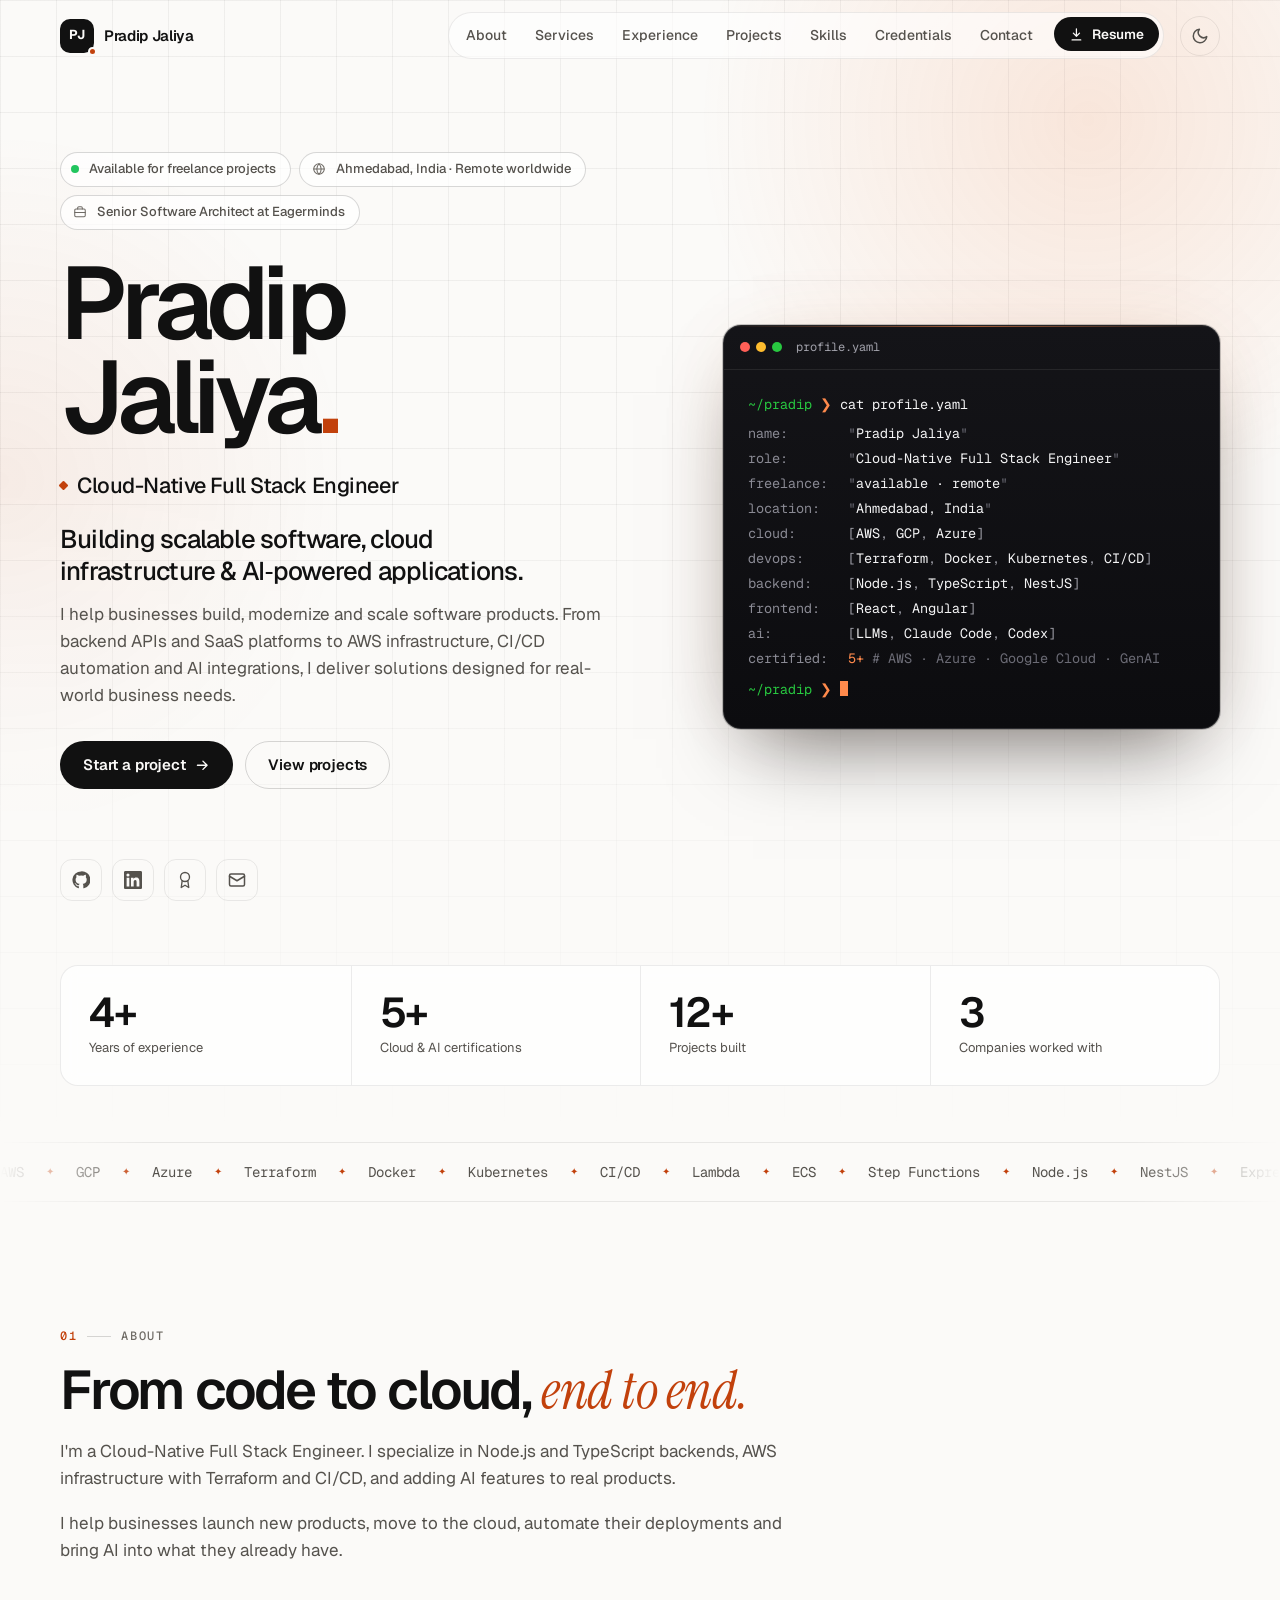
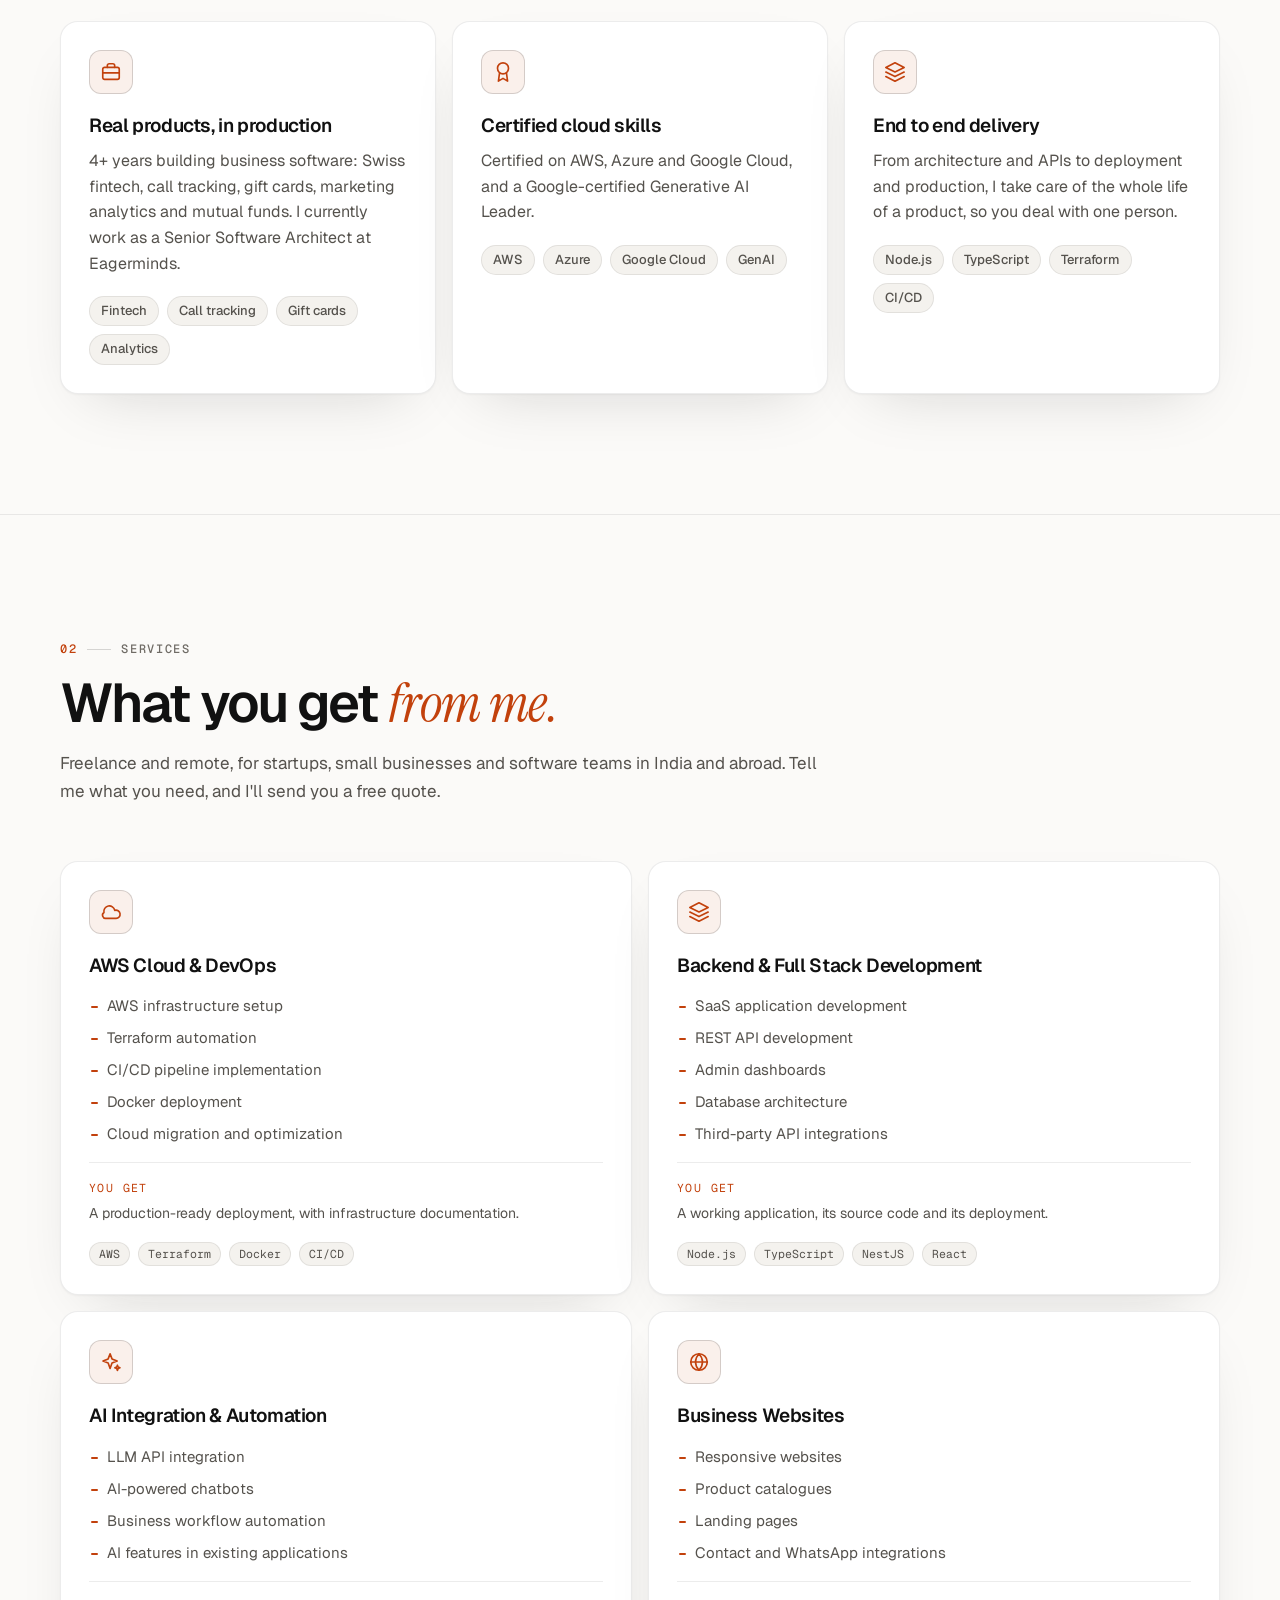
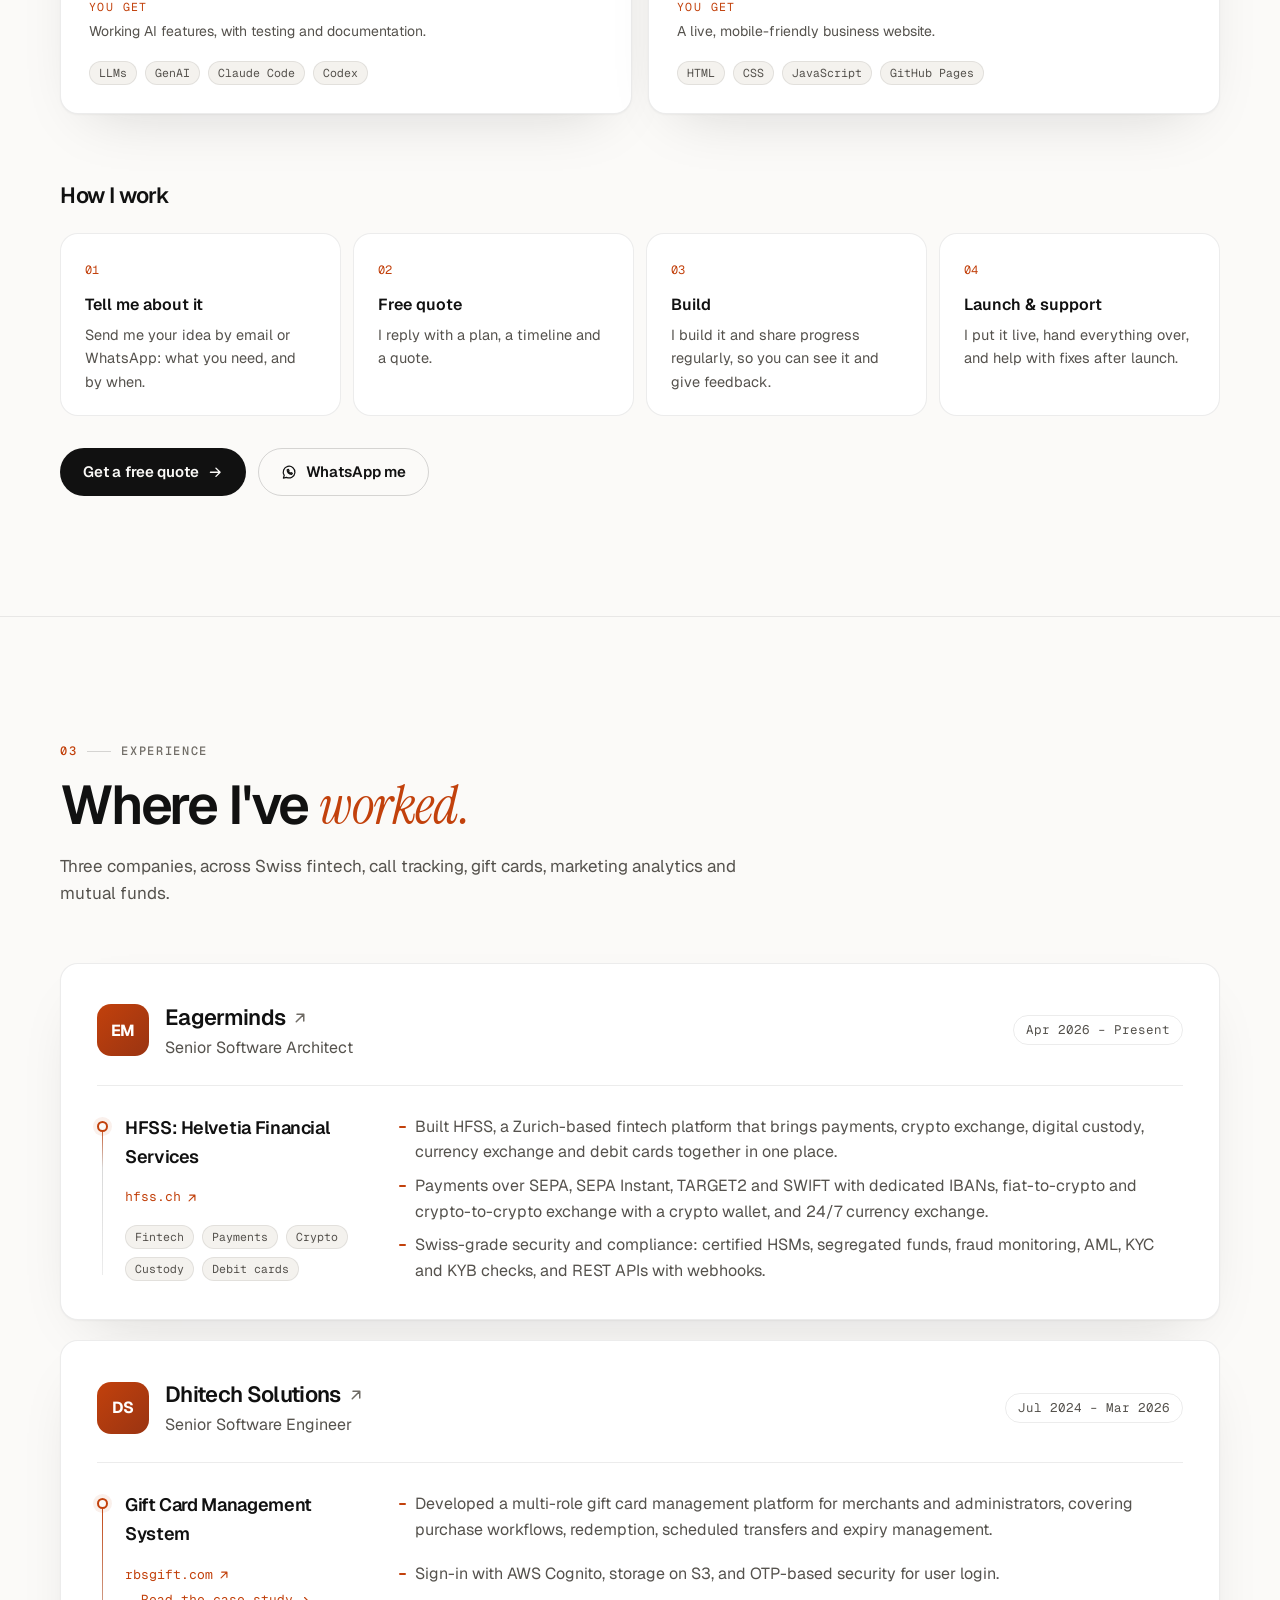
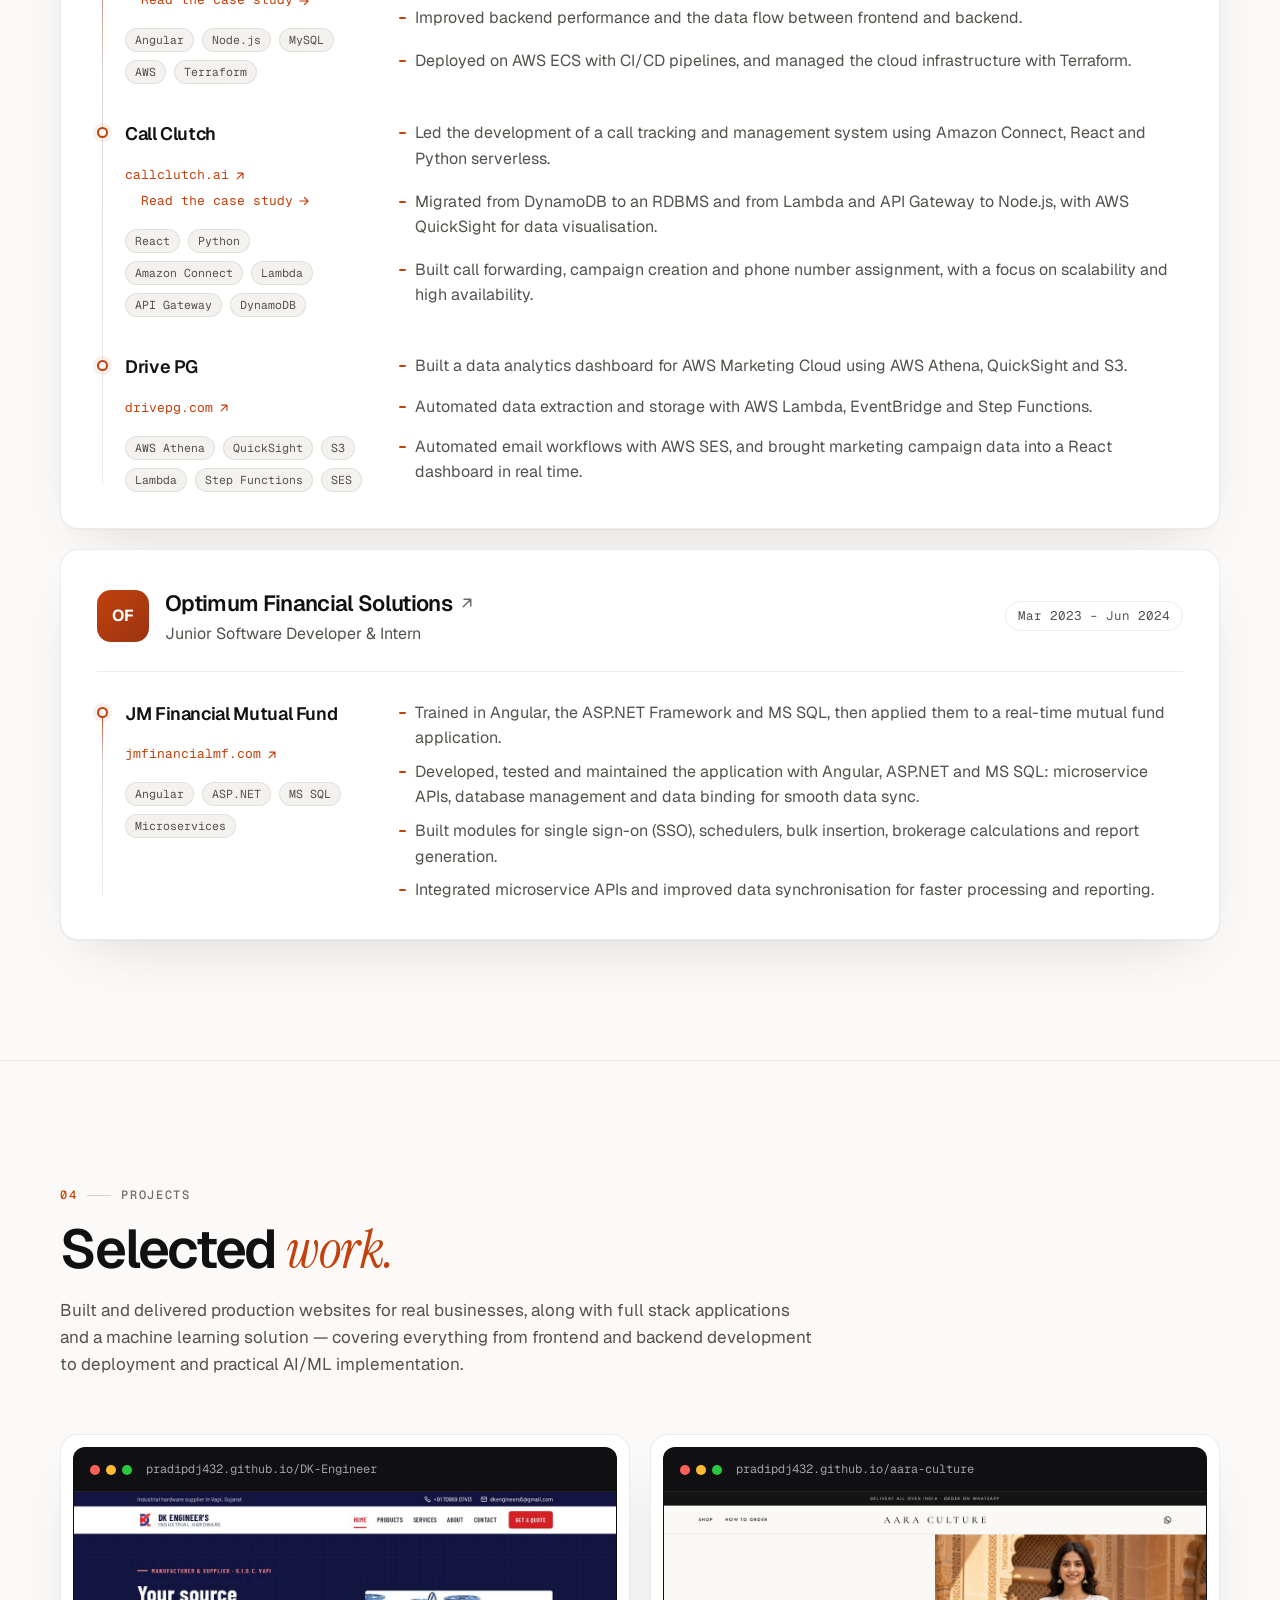
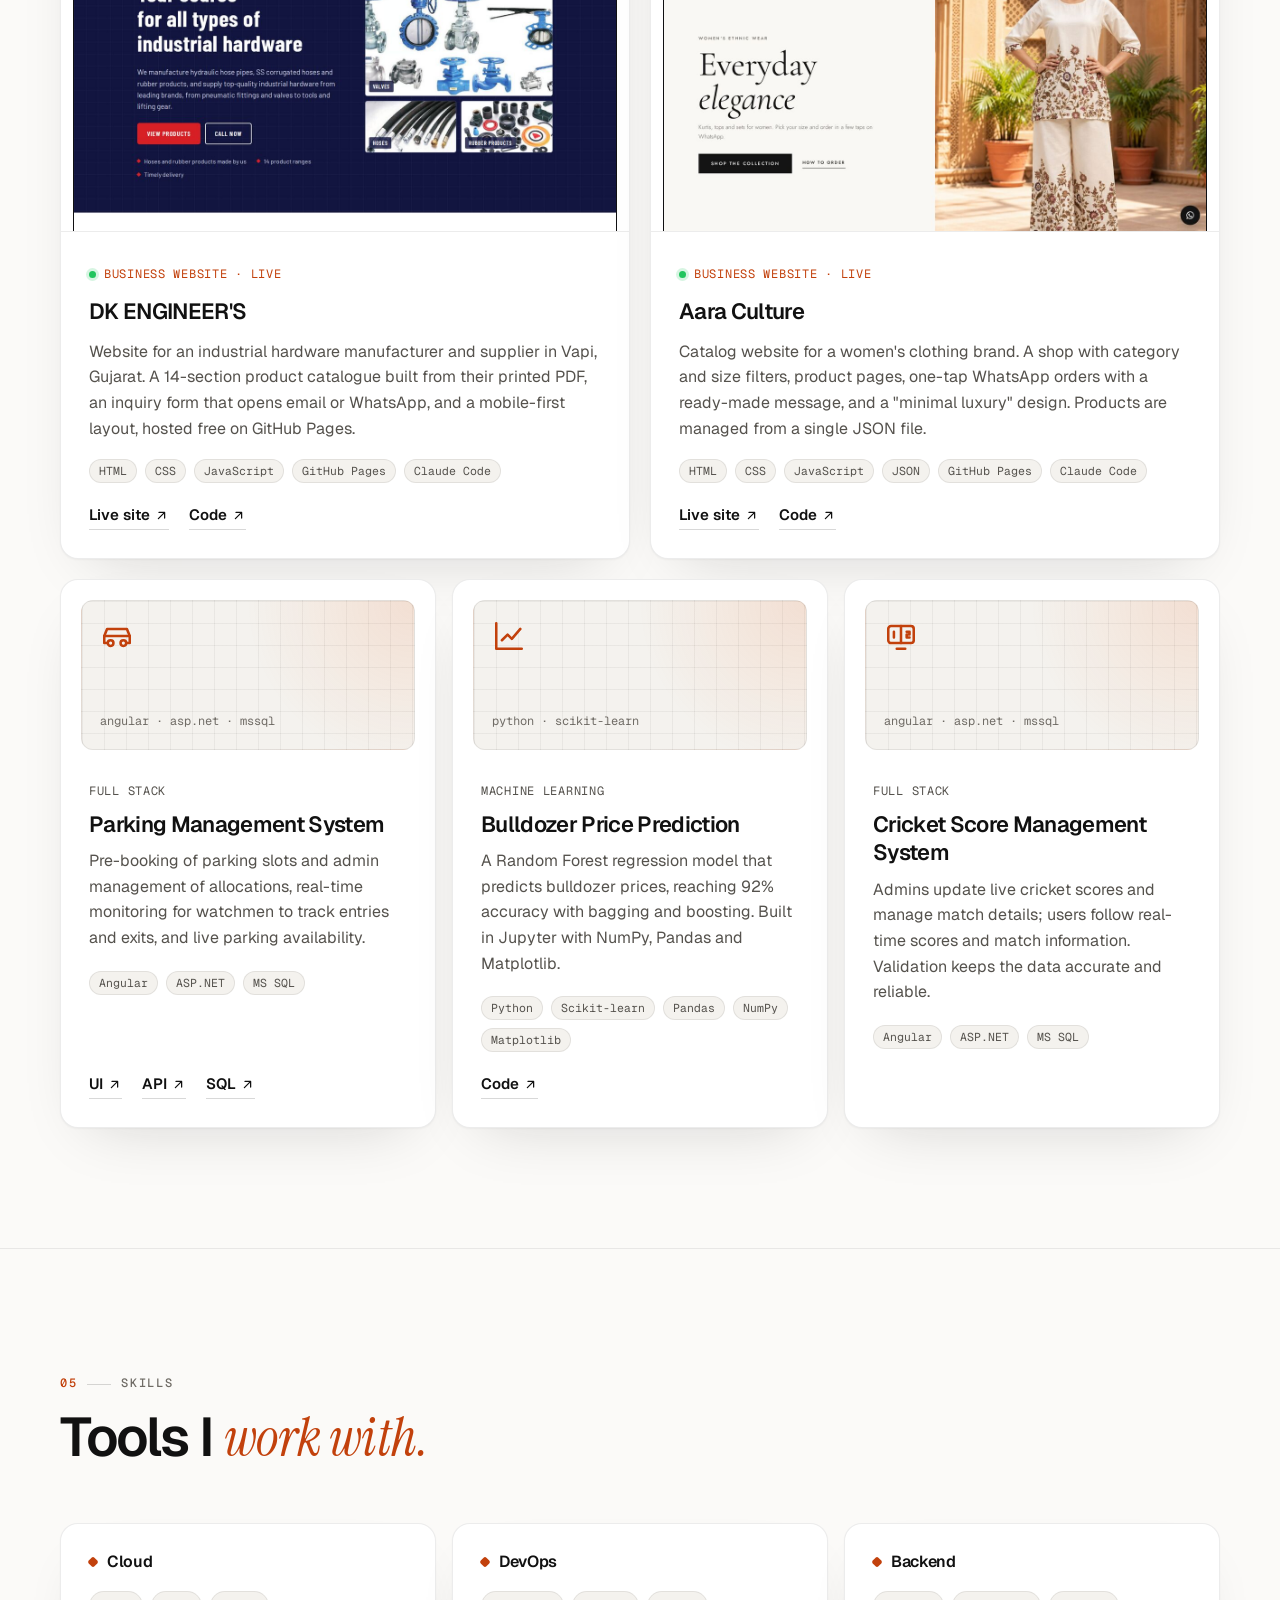
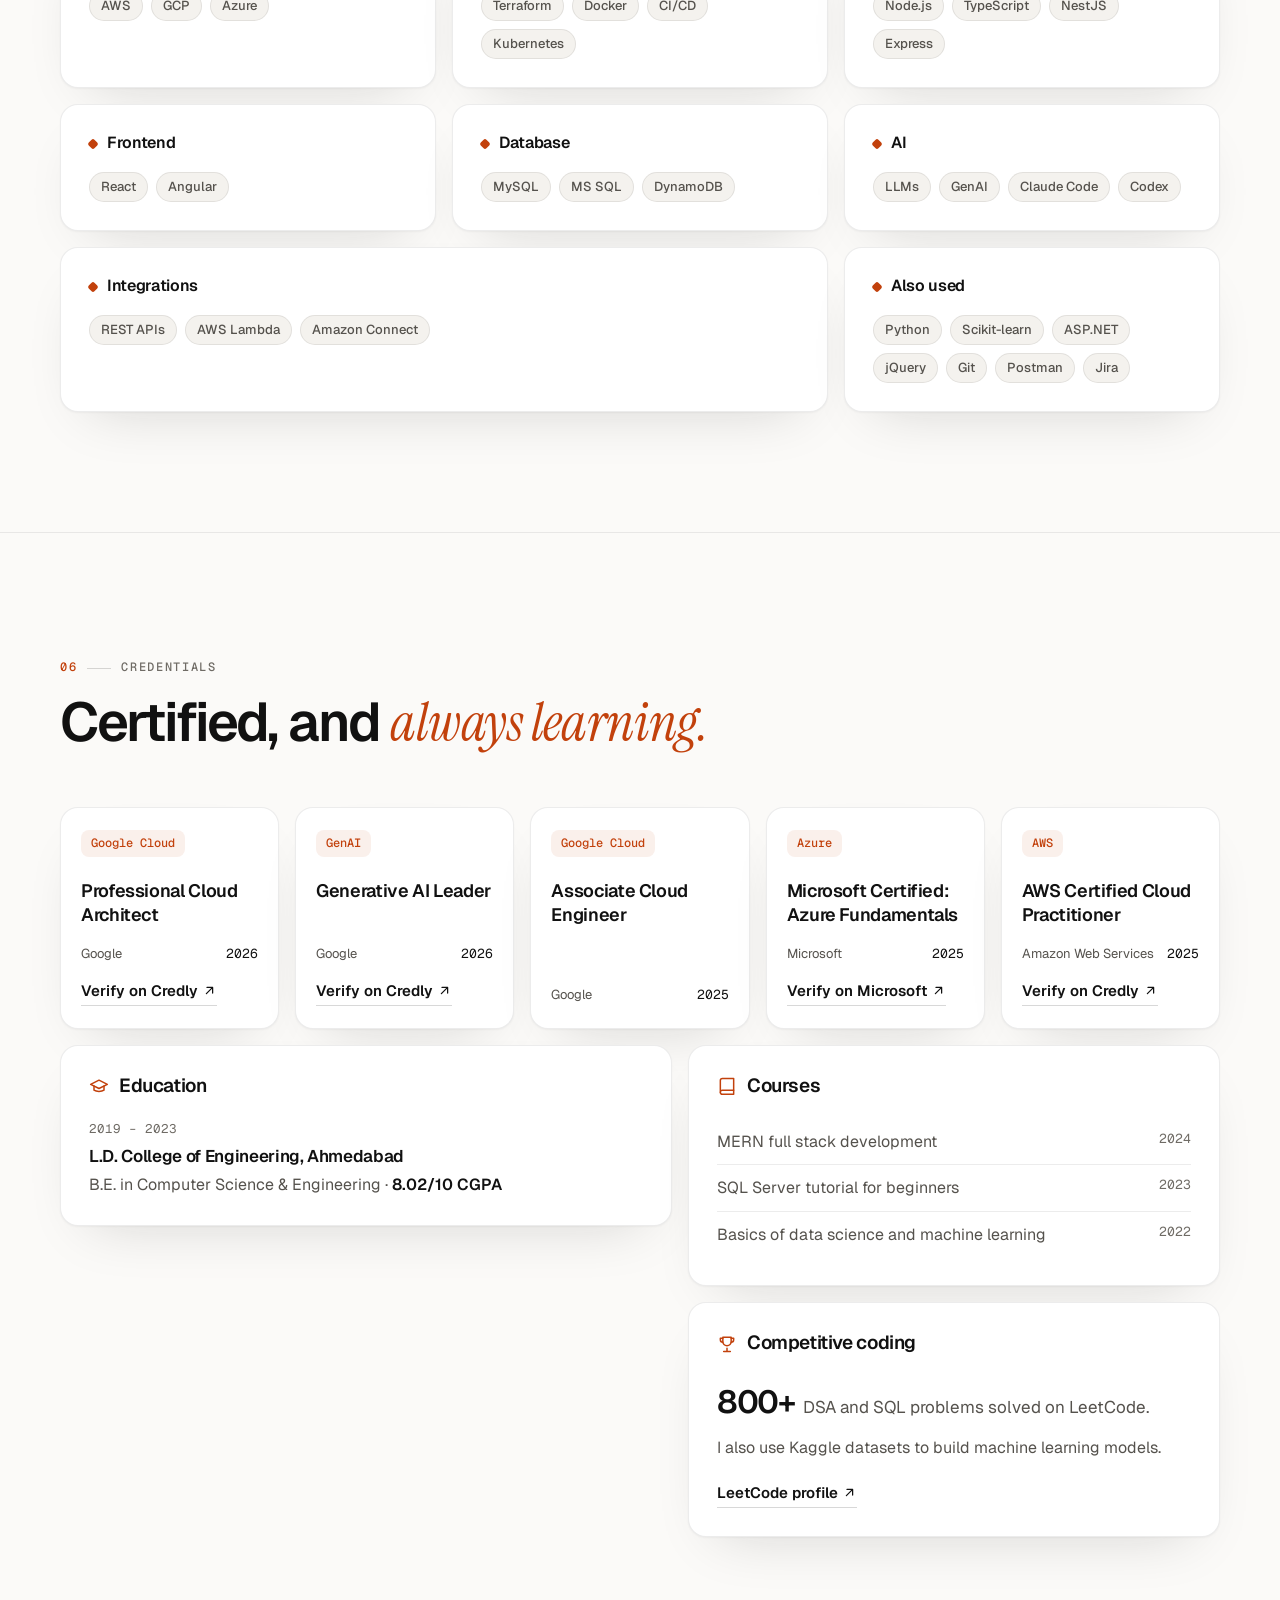
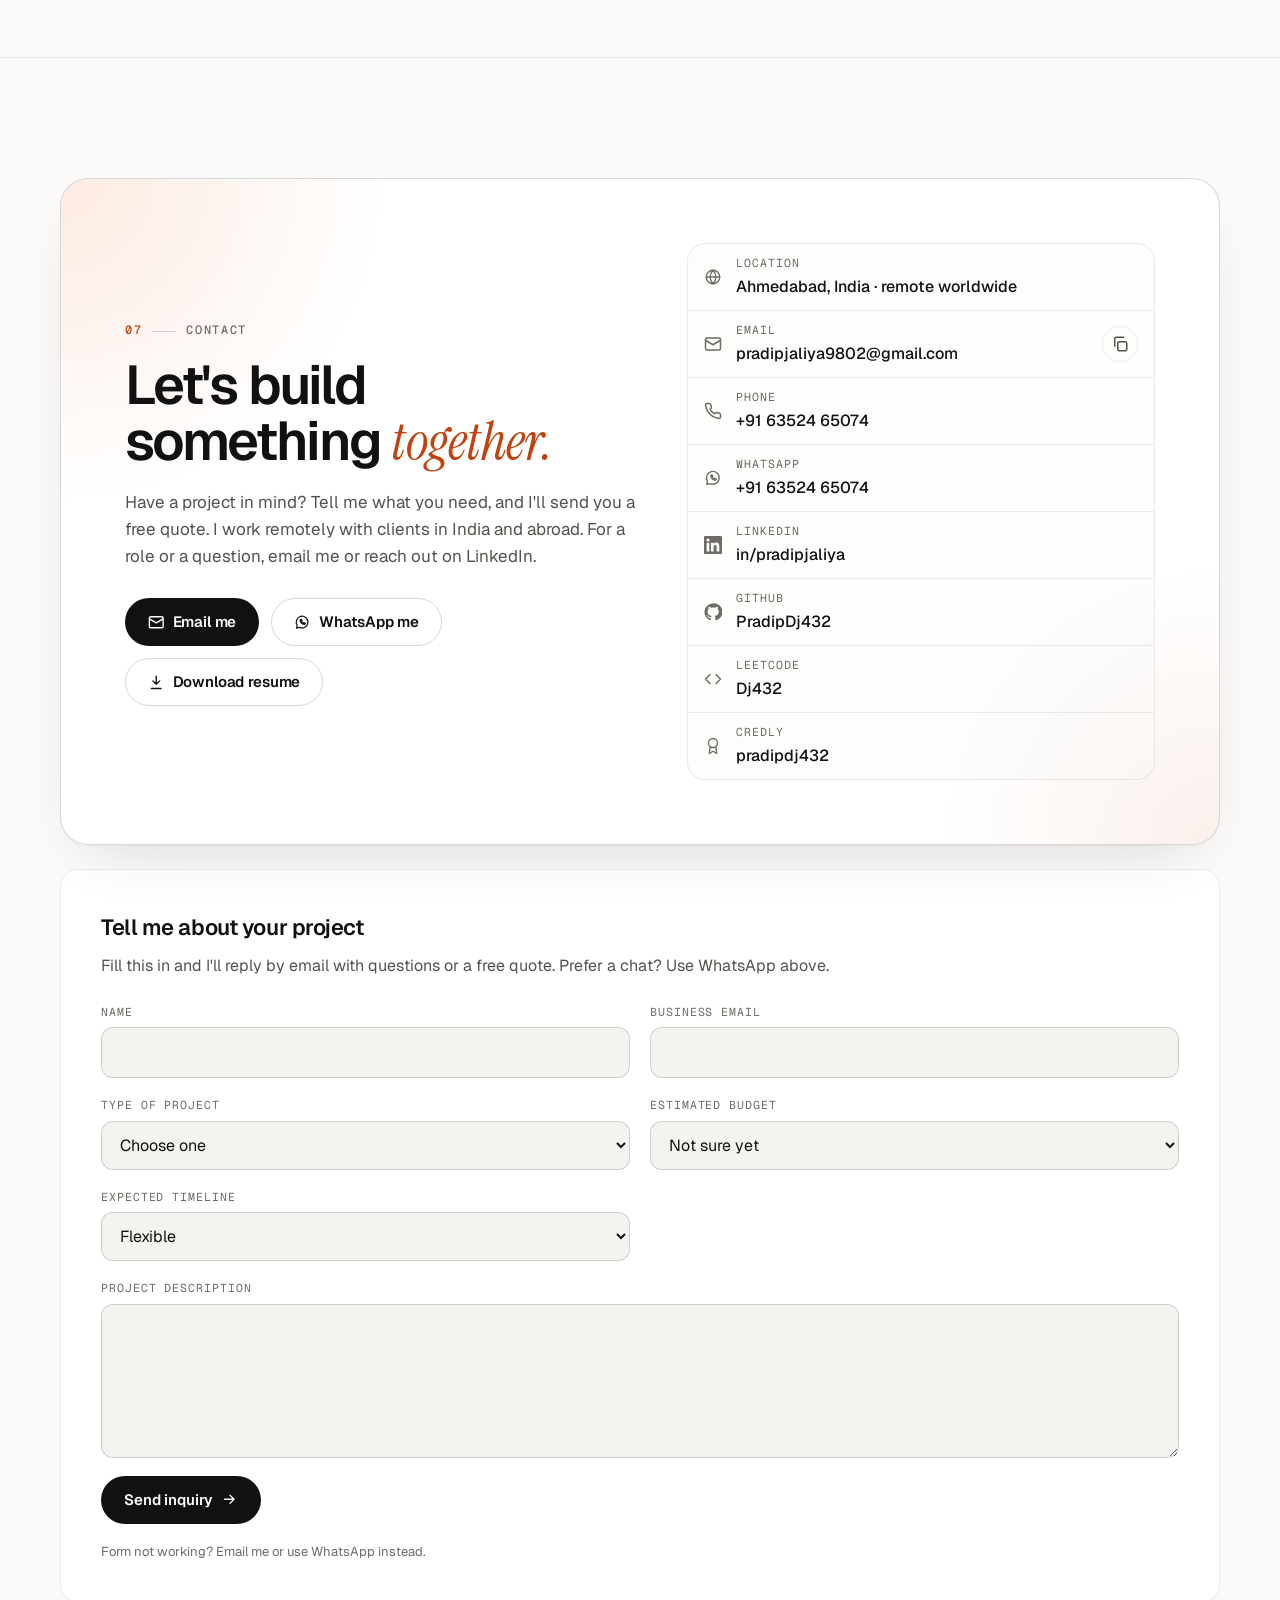
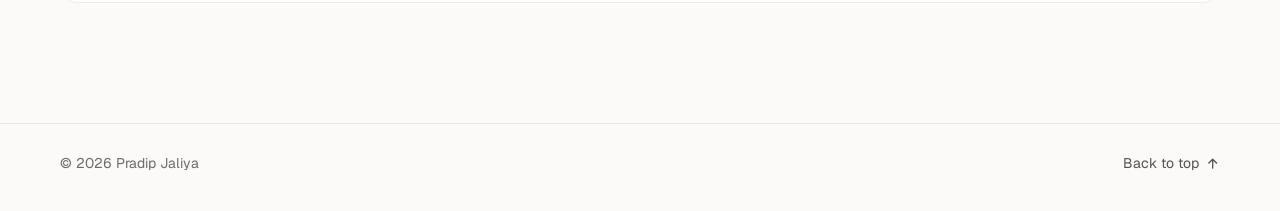
==== commit 306ed0d5: "Add Verify links to the certificate cards Links to the owner's badge pages for the Cloud Architect, " ====
--- a/index.html
+++ b/index.html
@@ -514,6 +514,7 @@
             <span class="cert-issuer">GenAI</span>
             <h3>Generative AI Leader</h3>
             <p><span>Google</span><span>2026</span></p>
+            <div class="project-links"><a href="https://www.credly.com/badges/f893dd6b-3d24-4cca-a8ff-9e51b59cd3e1/public_url" target="_blank" rel="noopener">Verify on Credly<svg aria-hidden="true" class="icon"><use href="#i-arrow-up-right"></use></svg></a></div>
           </li>
           <li class="card cert spotlight reveal">
             <span class="cert-issuer">Google Cloud</span>
@@ -524,11 +525,13 @@
             <span class="cert-issuer">Azure</span>
             <h3>Microsoft Certified: Azure Fundamentals</h3>
             <p><span>Microsoft</span><span>2025</span></p>
+            <div class="project-links"><a href="https://learn.microsoft.com/api/credentials/share/en-us/PradipJaliya-6609/F12B2D564975C1FE?sharingId=1D2570BC6855D102" target="_blank" rel="noopener">Verify on Microsoft<svg aria-hidden="true" class="icon"><use href="#i-arrow-up-right"></use></svg></a></div>
           </li>
           <li class="card cert spotlight reveal">
             <span class="cert-issuer">AWS</span>
             <h3>AWS Certified Cloud Practitioner</h3>
             <p><span>Amazon Web Services</span><span>2025</span></p>
+            <div class="project-links"><a href="https://www.credly.com/badges/90ac4133-57a4-49ba-9b35-1e44fb7ec69f/public_url" target="_blank" rel="noopener">Verify on Credly<svg aria-hidden="true" class="icon"><use href="#i-arrow-up-right"></use></svg></a></div>
           </li>
         </ul>
 
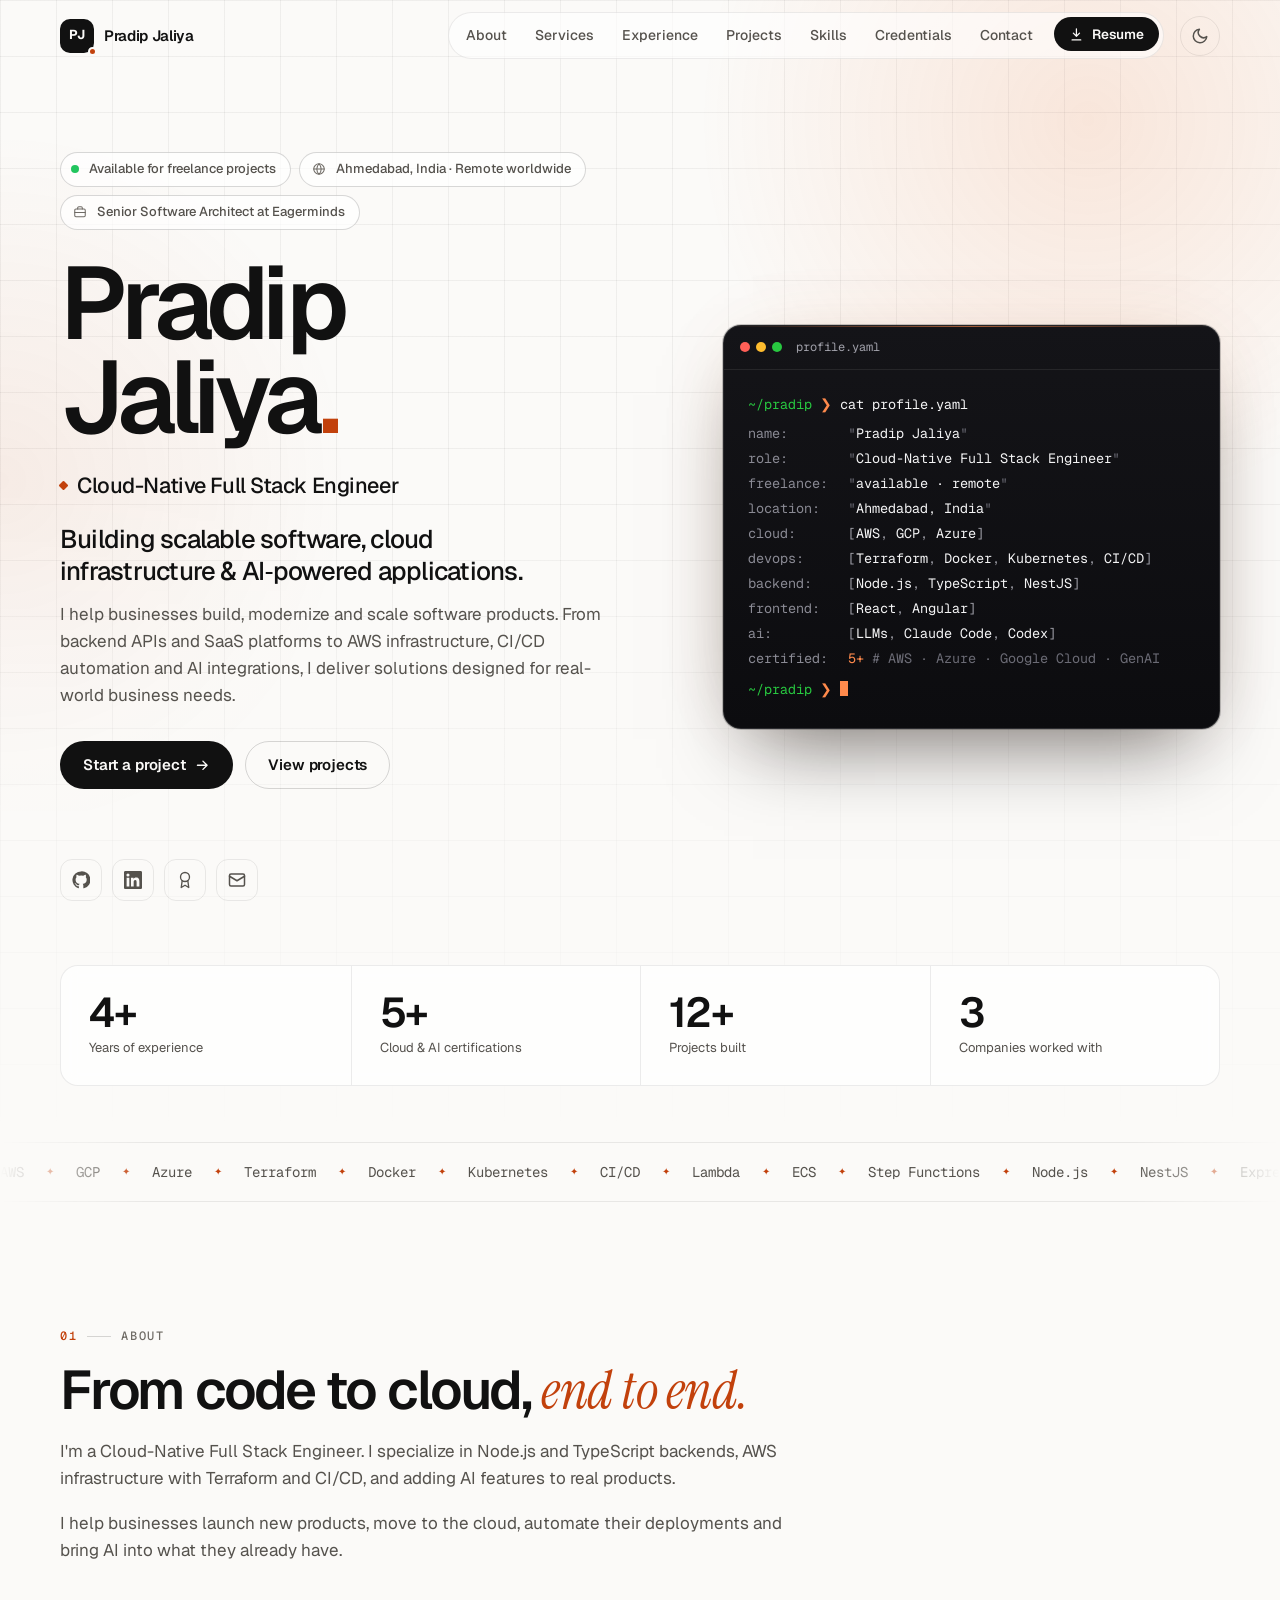
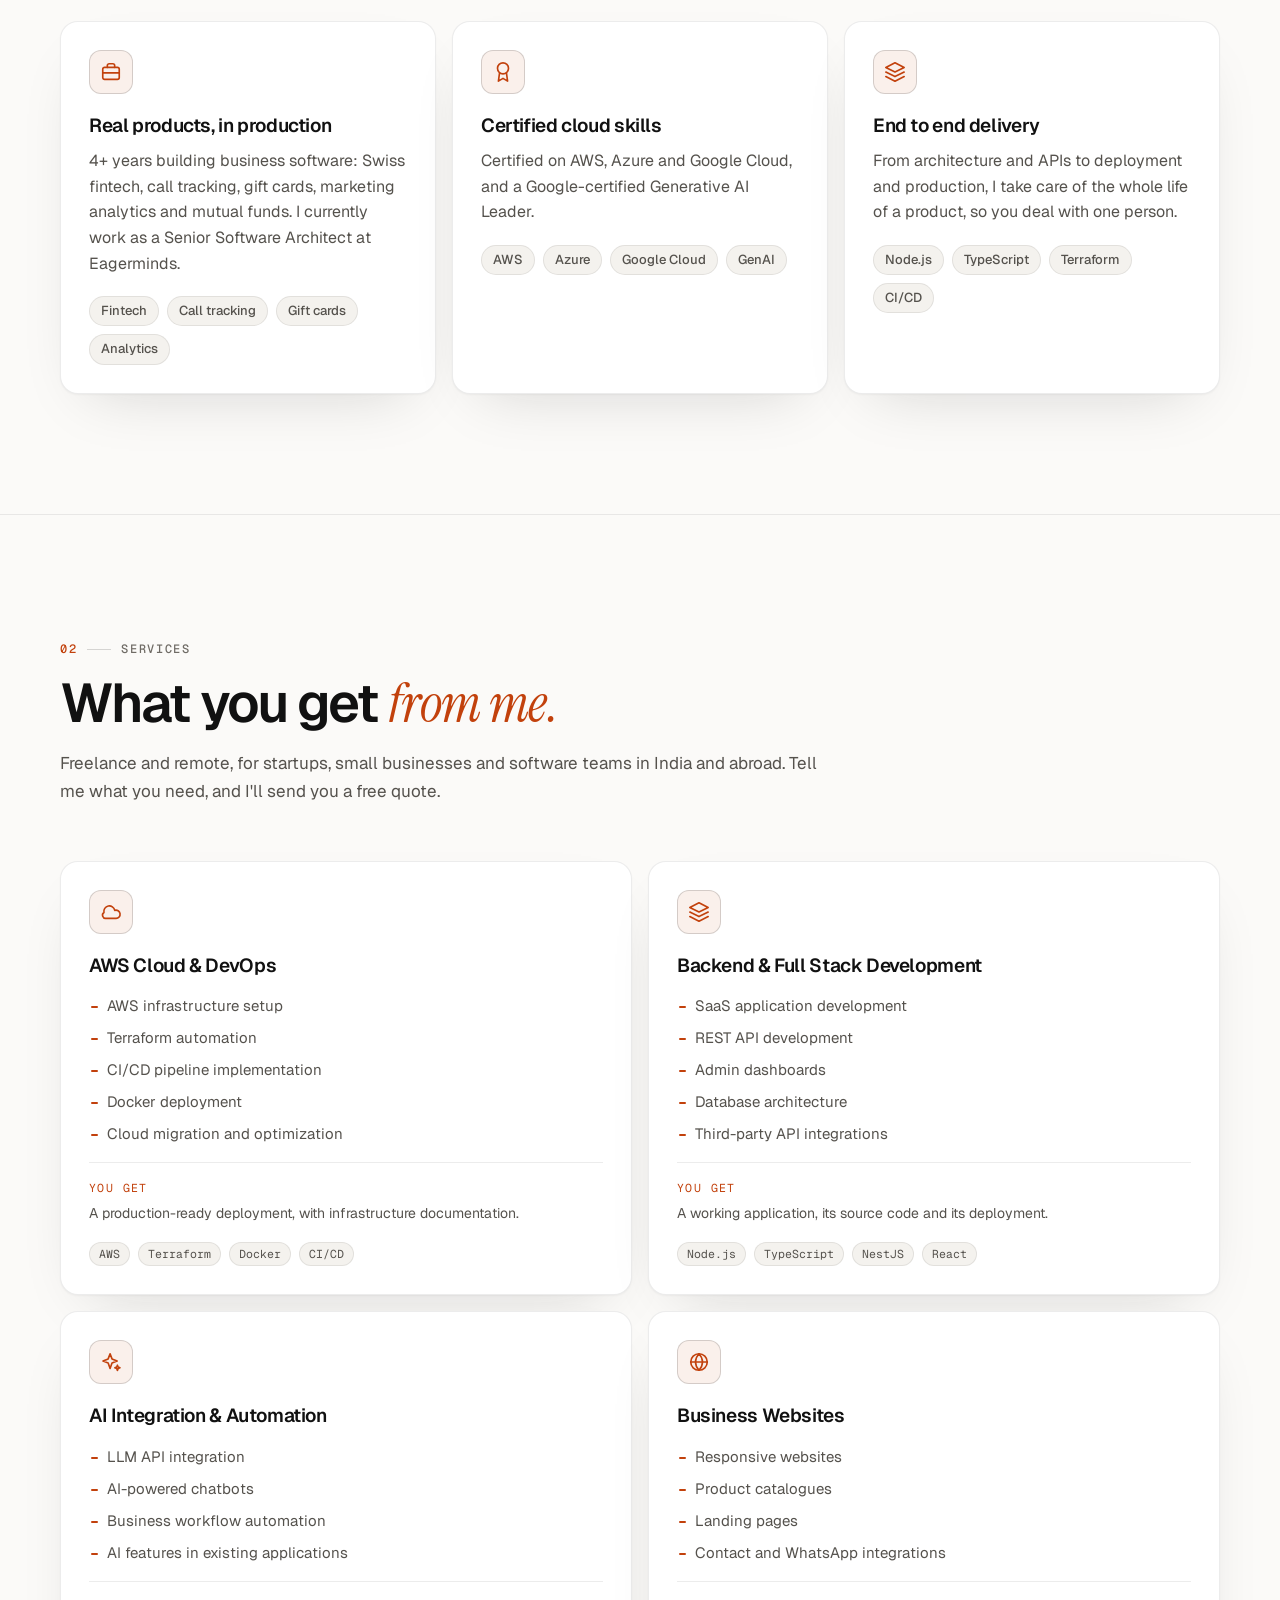
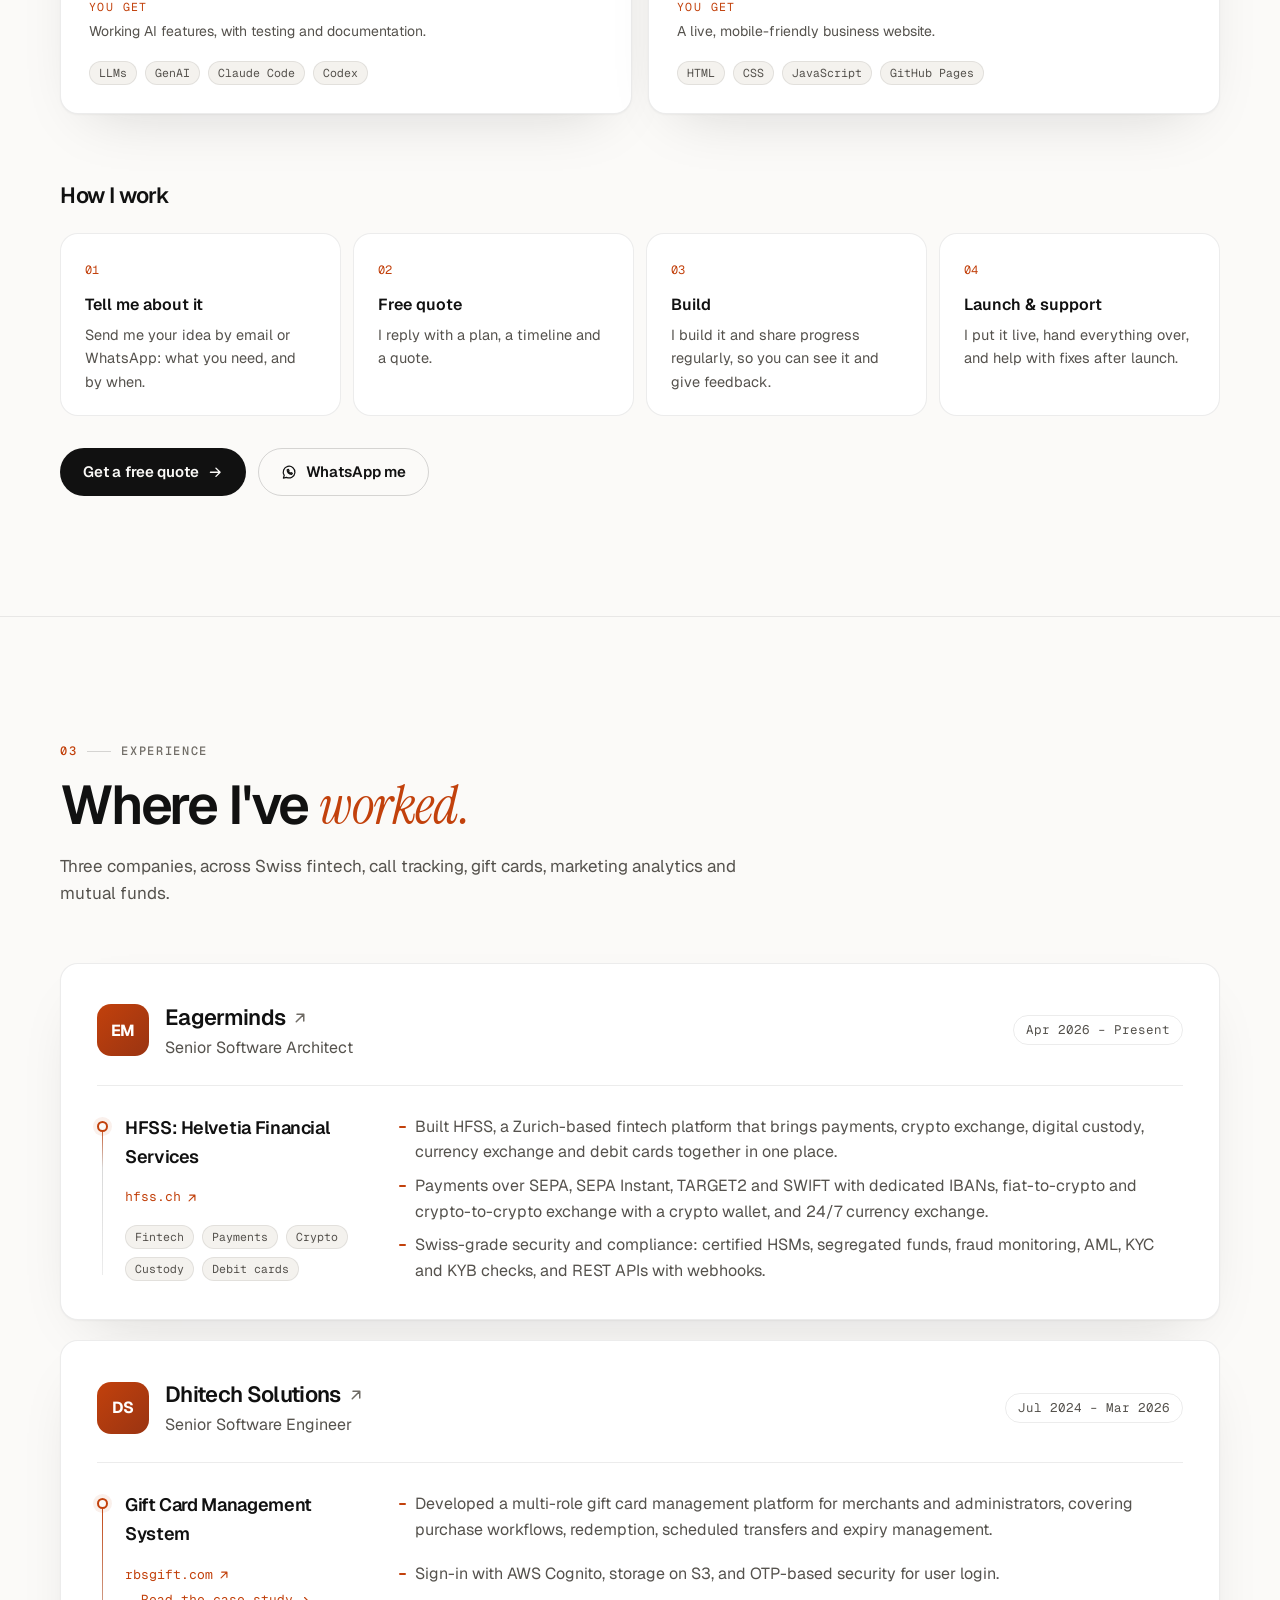
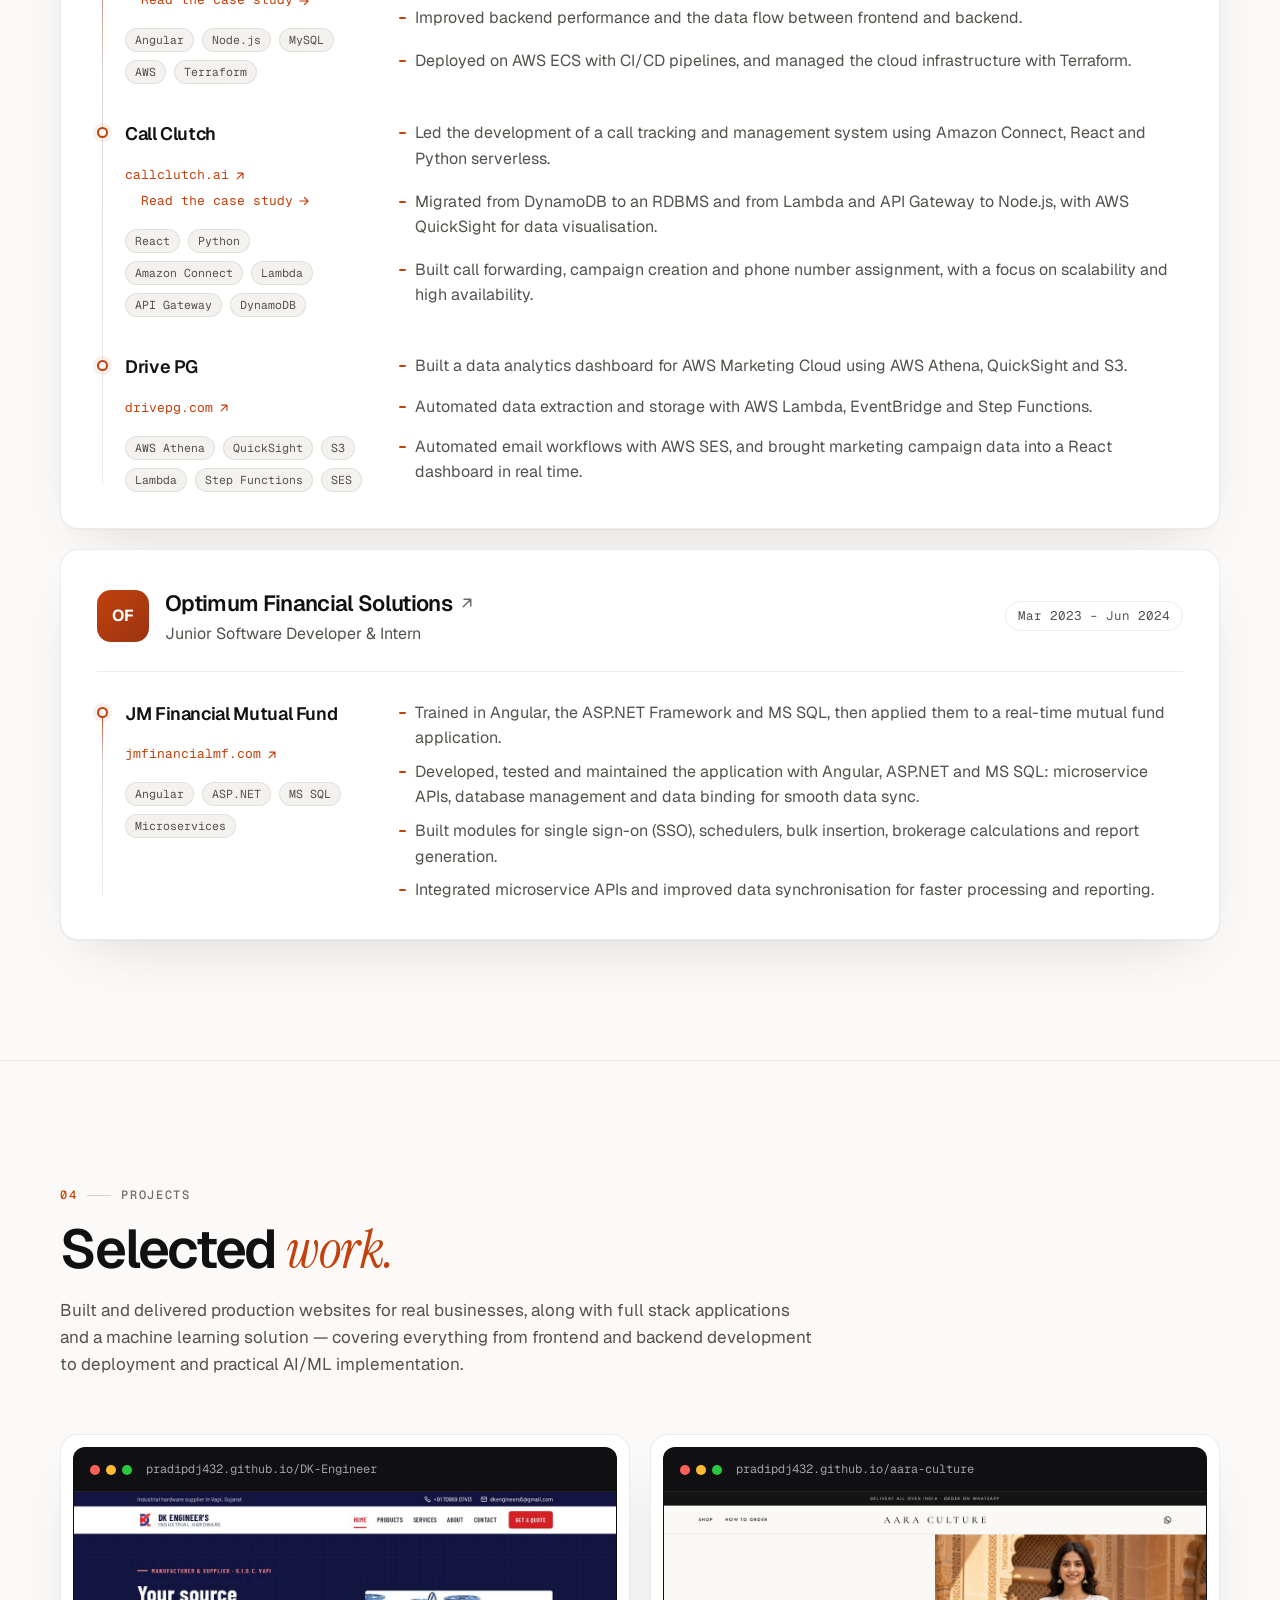
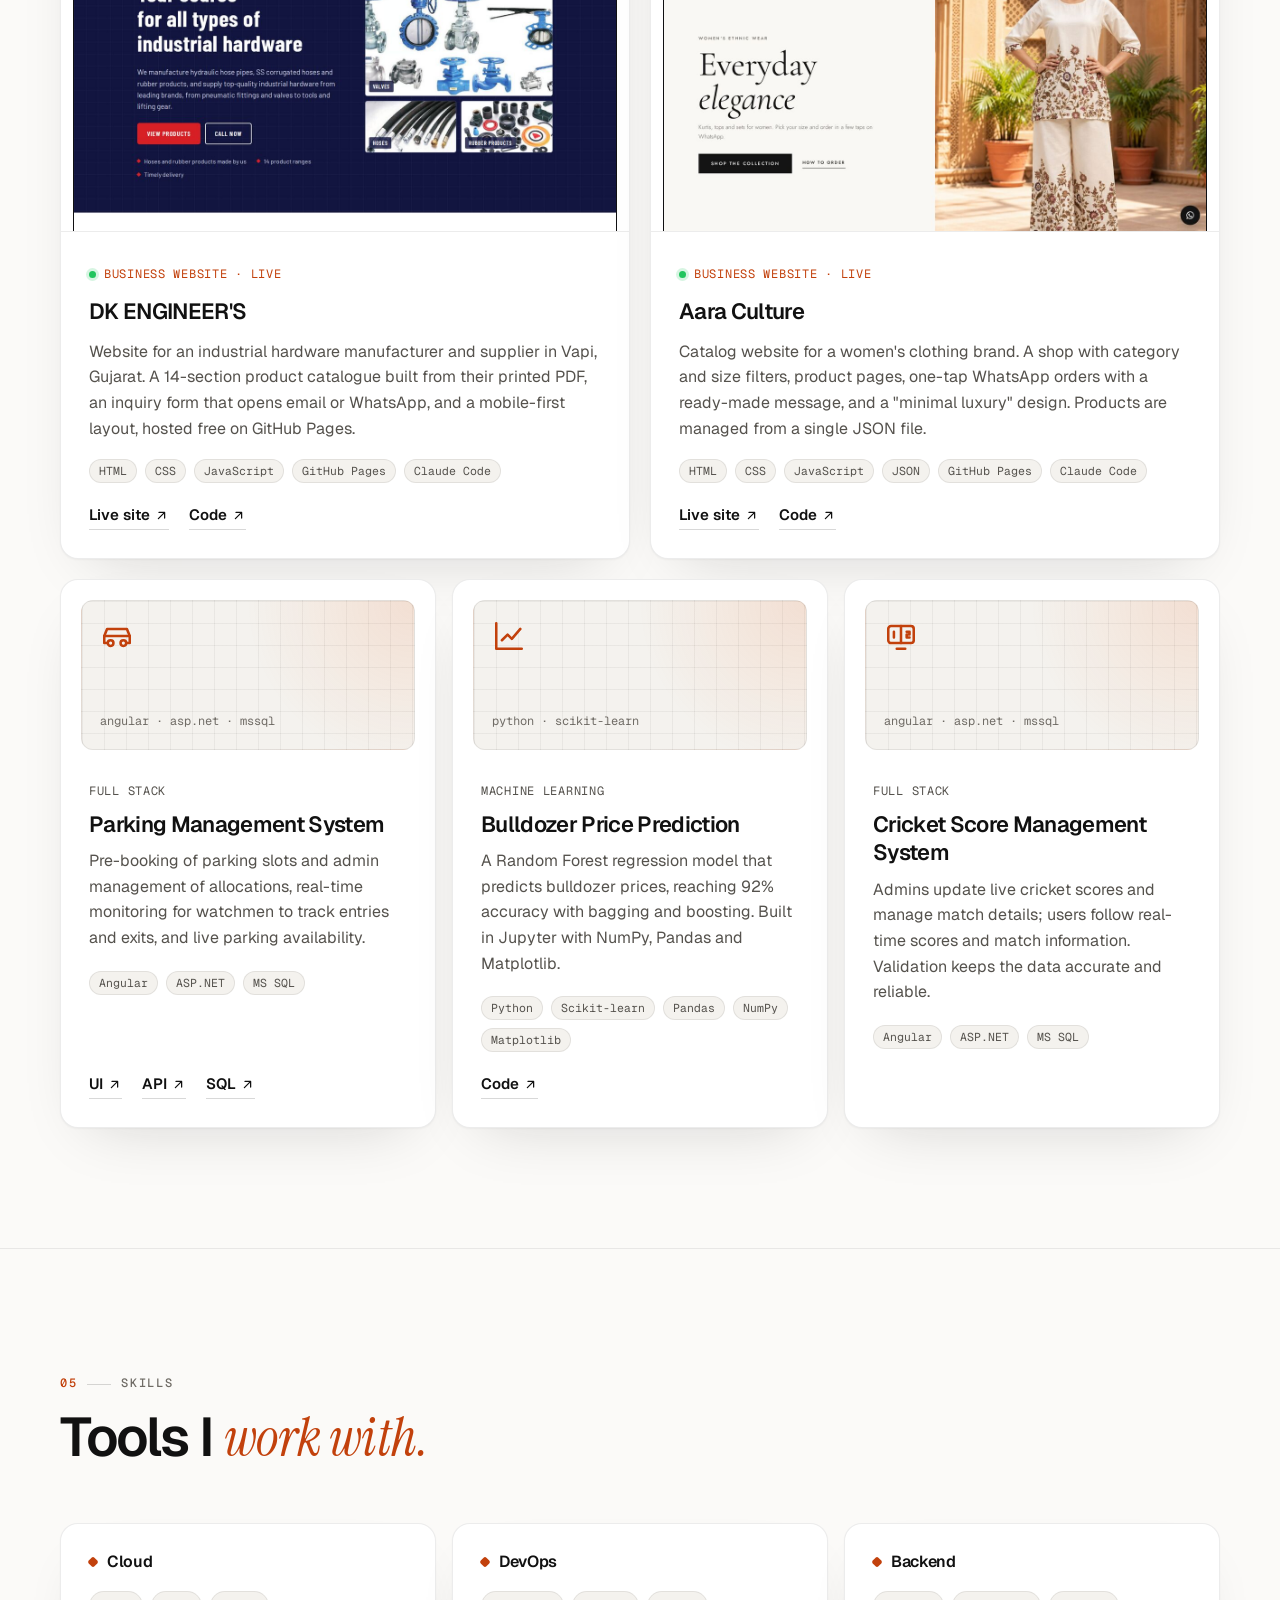
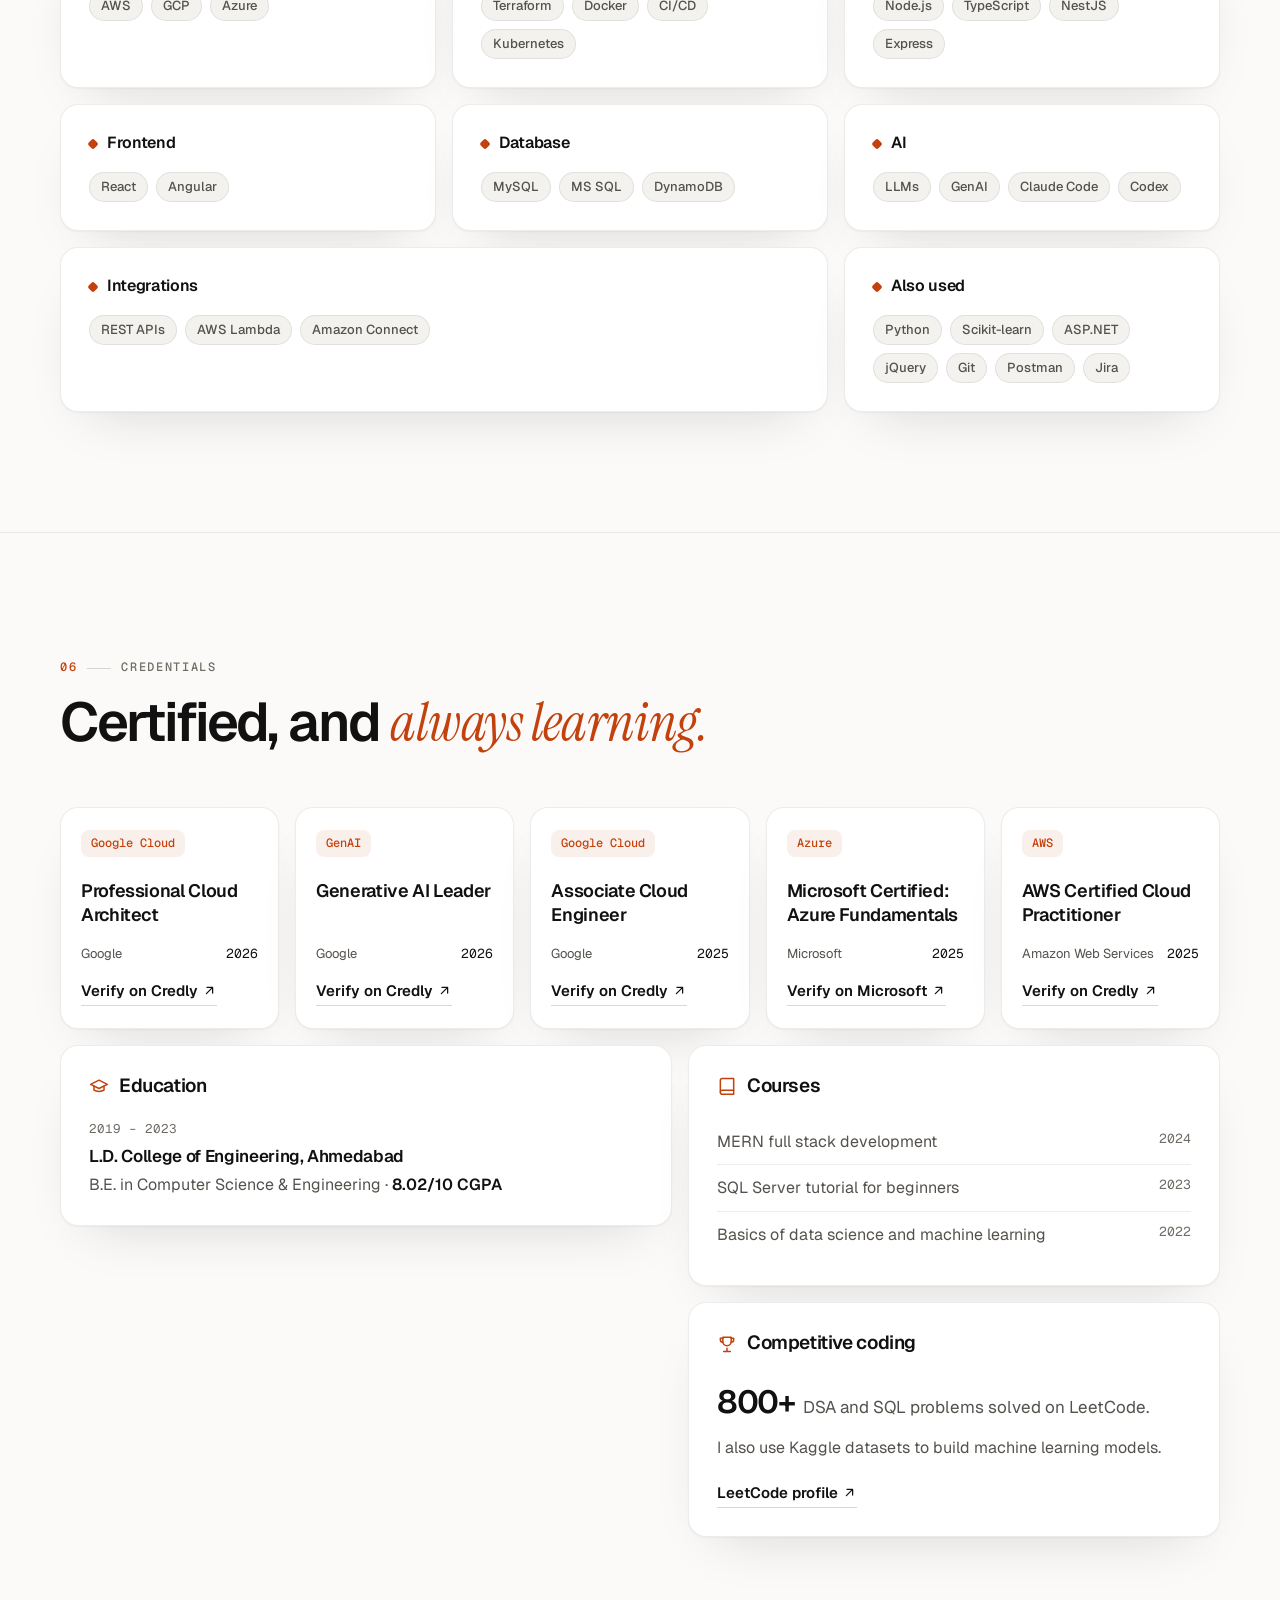
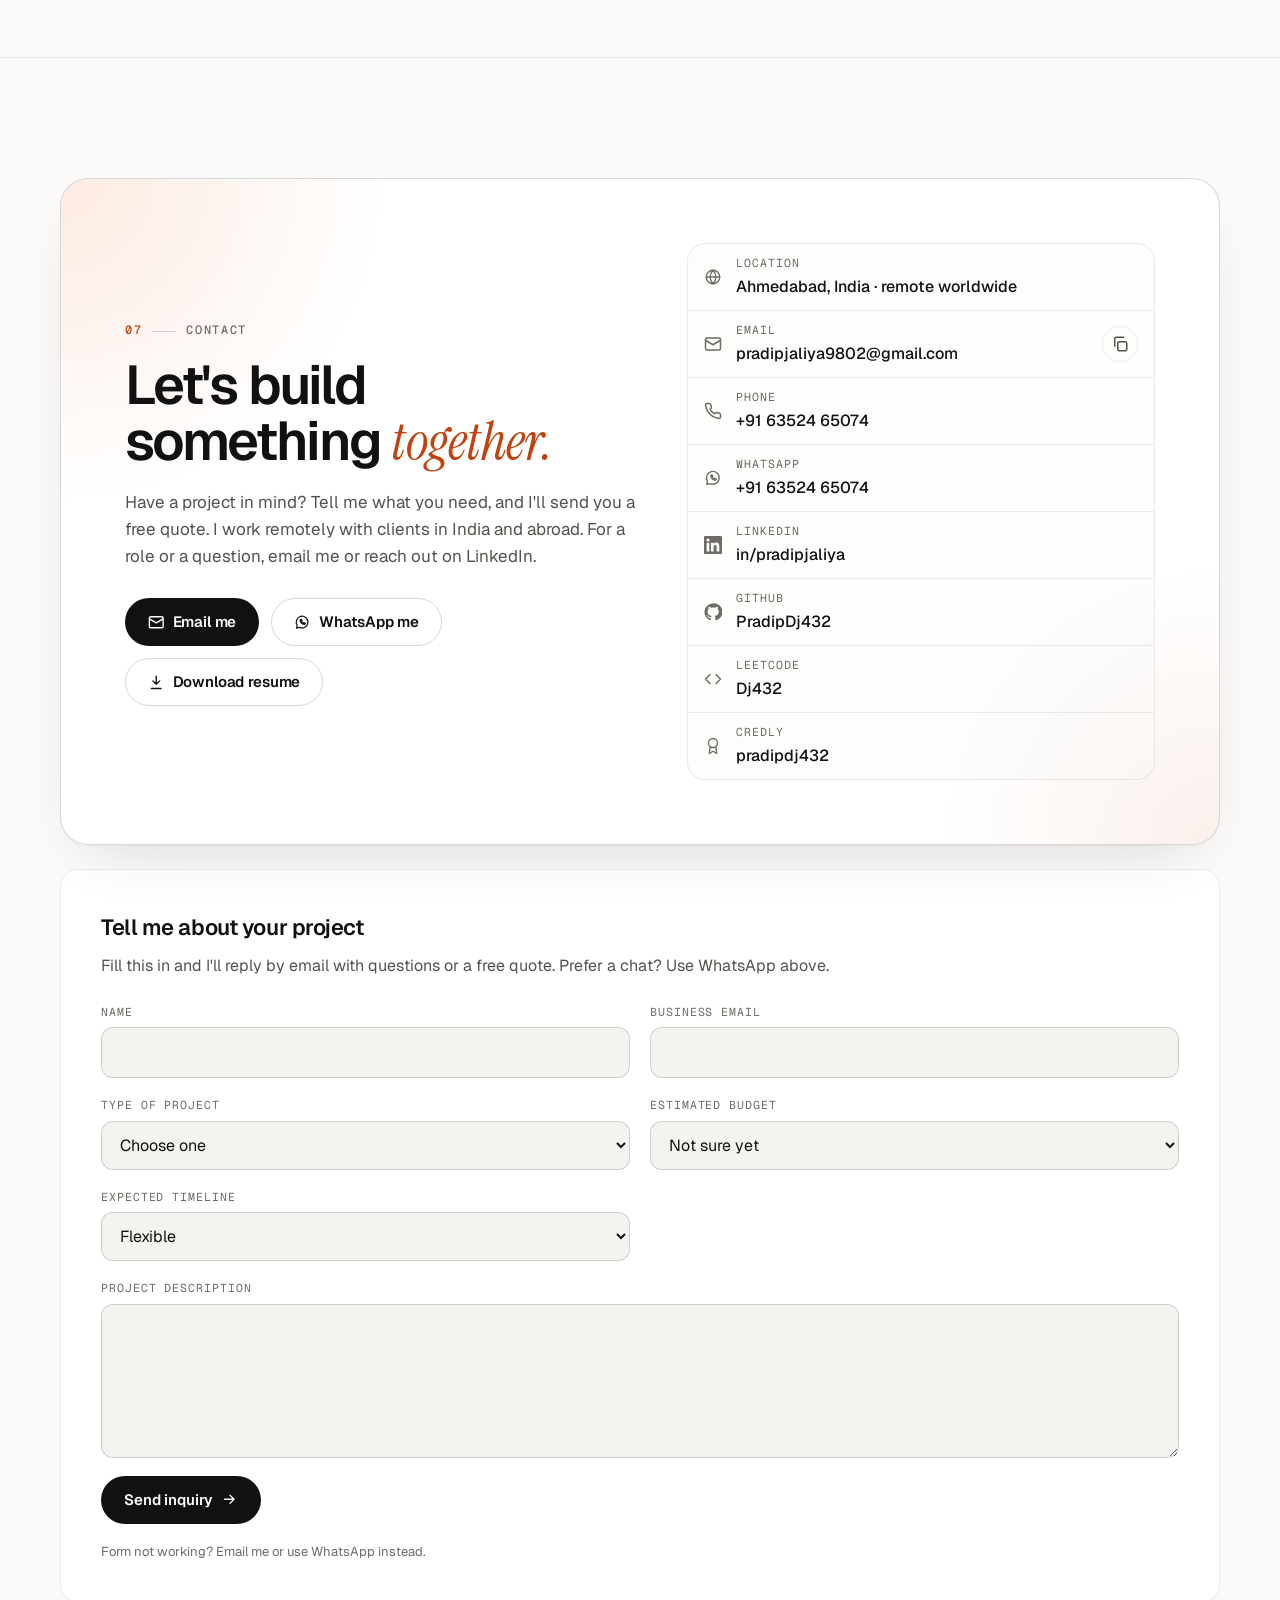
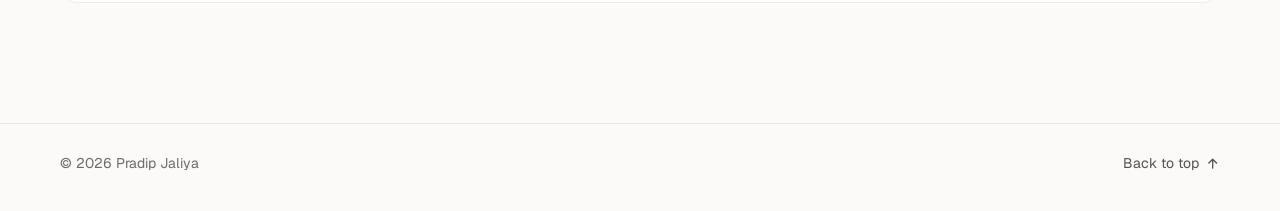
==== commit f82f51e2: "Add the Associate Cloud Engineer Verify link All five certificate cards now link to the owner's badg" ====
--- a/index.html
+++ b/index.html
@@ -520,6 +520,7 @@
             <span class="cert-issuer">Google Cloud</span>
             <h3>Associate Cloud Engineer</h3>
             <p><span>Google</span><span>2025</span></p>
+            <div class="project-links"><a href="https://www.credly.com/badges/86824b76-6907-43ba-b4e2-0f6f7834d2b4/public_url" target="_blank" rel="noopener">Verify on Credly<svg aria-hidden="true" class="icon"><use href="#i-arrow-up-right"></use></svg></a></div>
           </li>
           <li class="card cert spotlight reveal">
             <span class="cert-issuer">Azure</span>
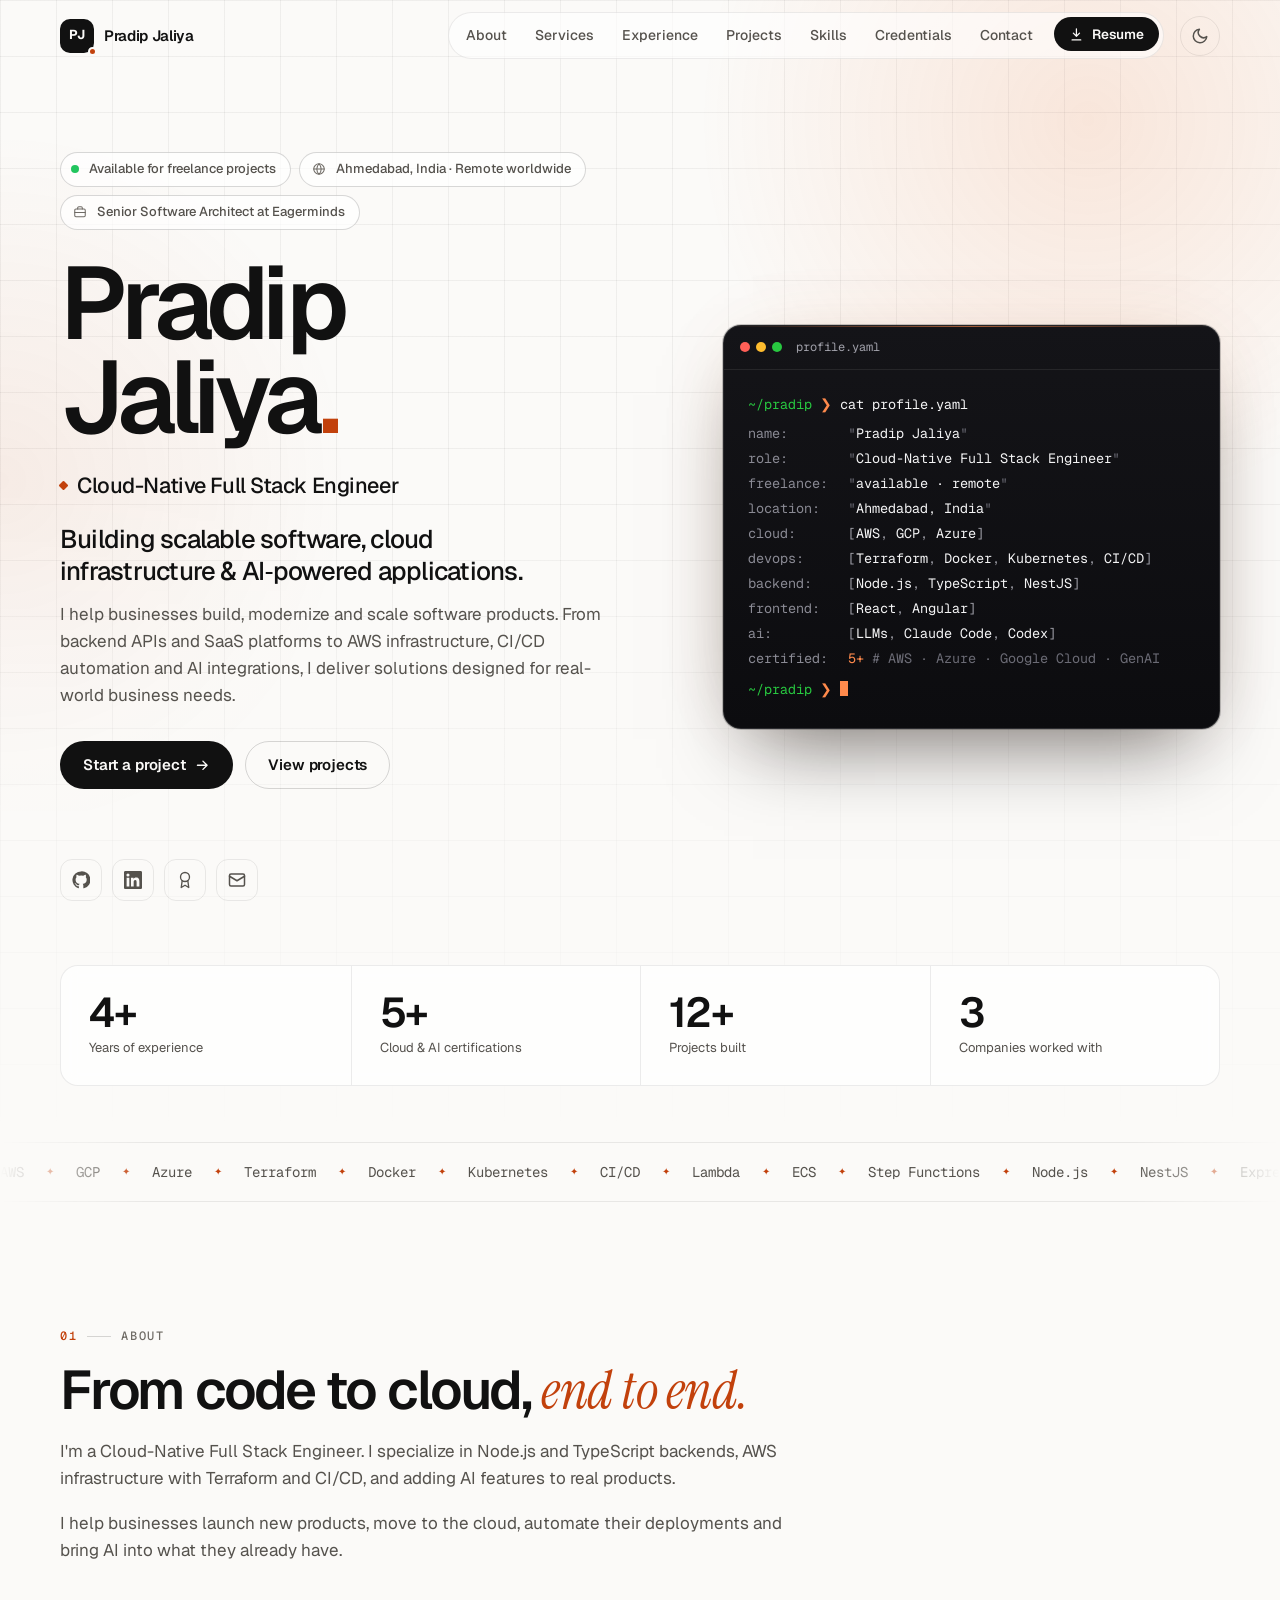
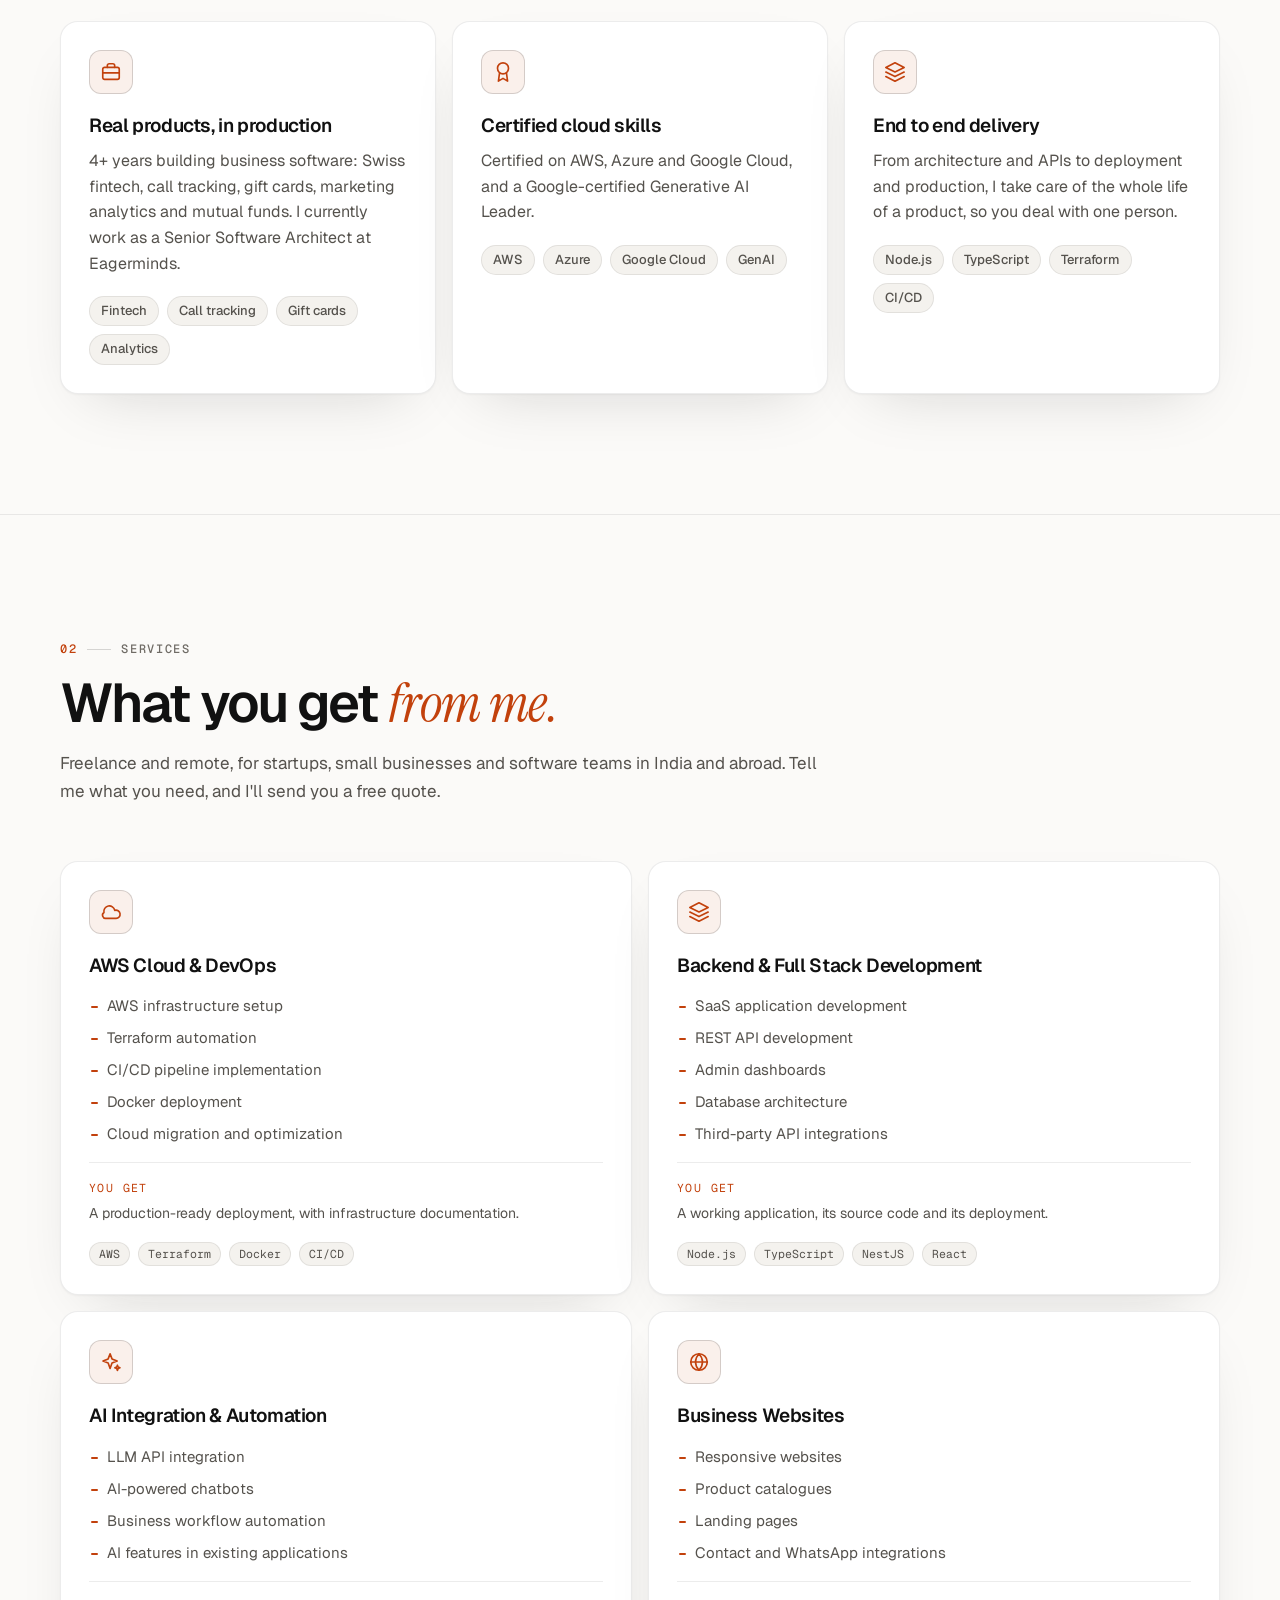
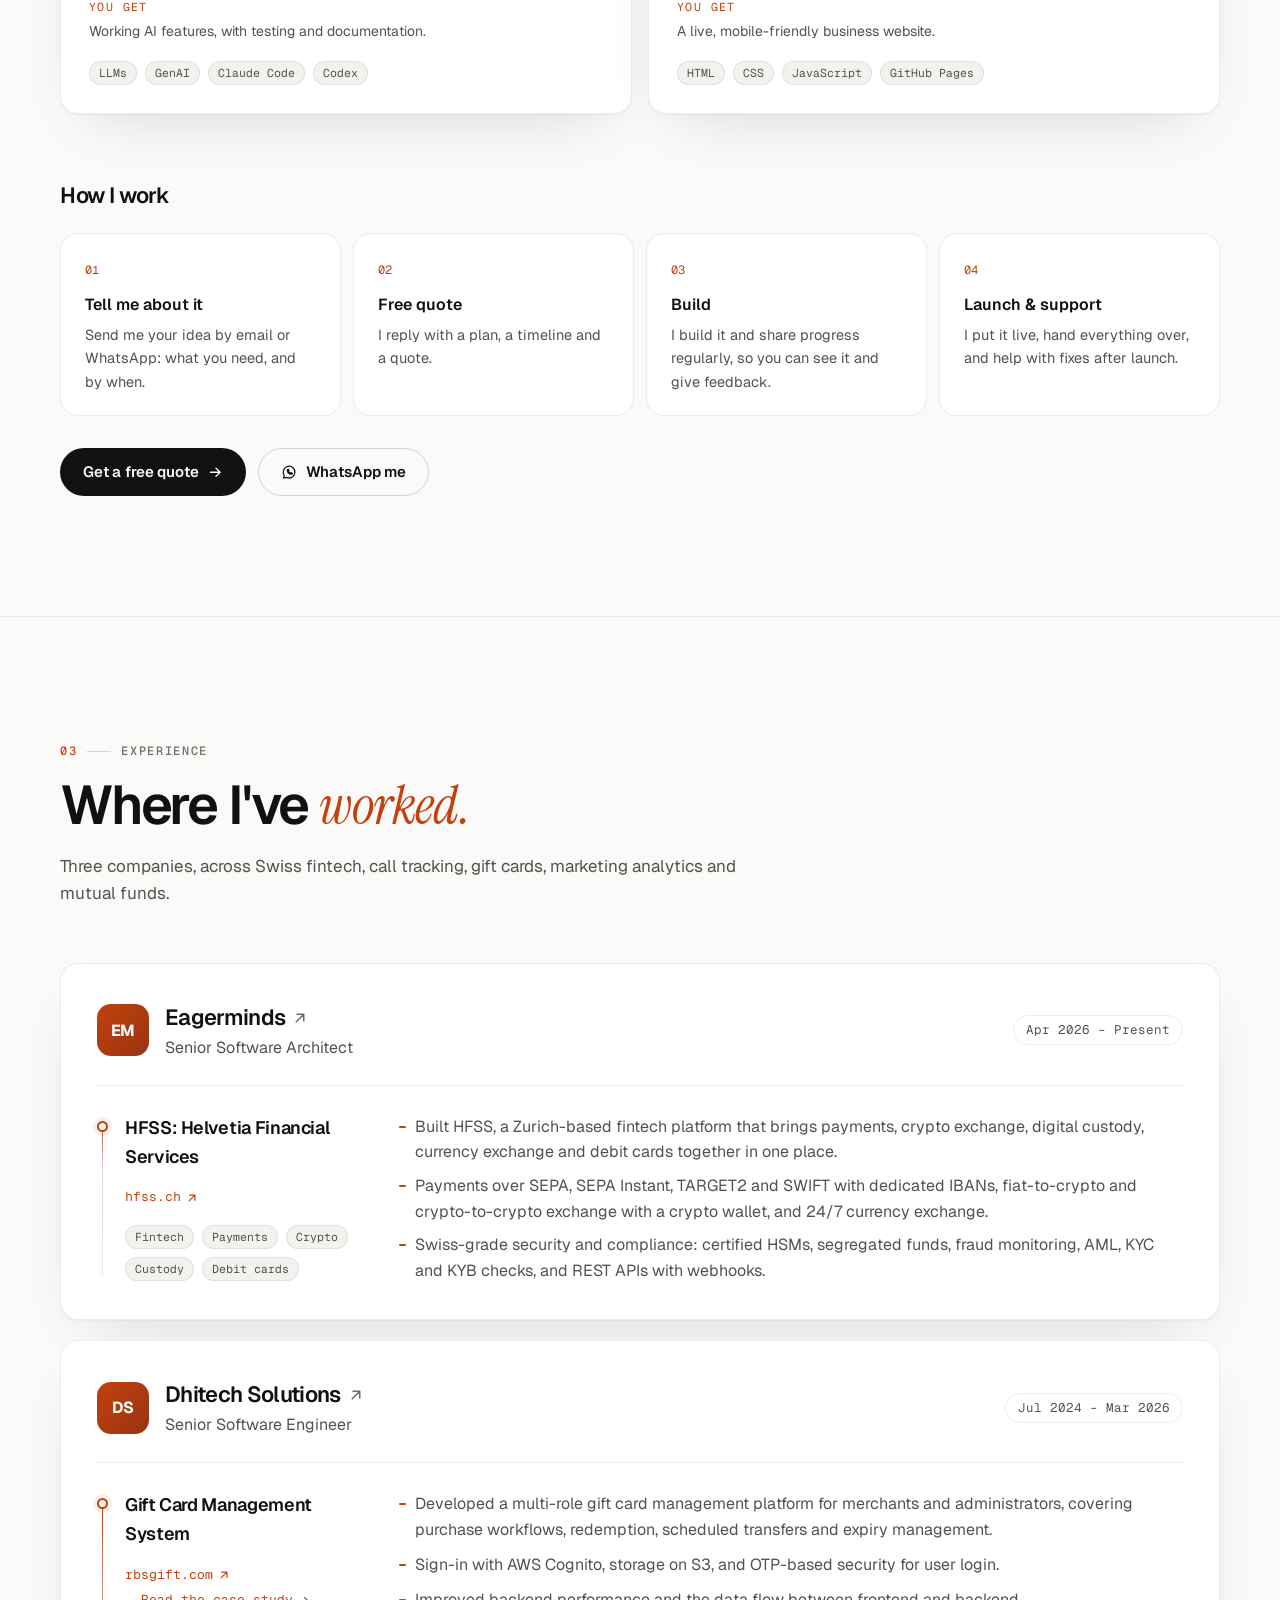
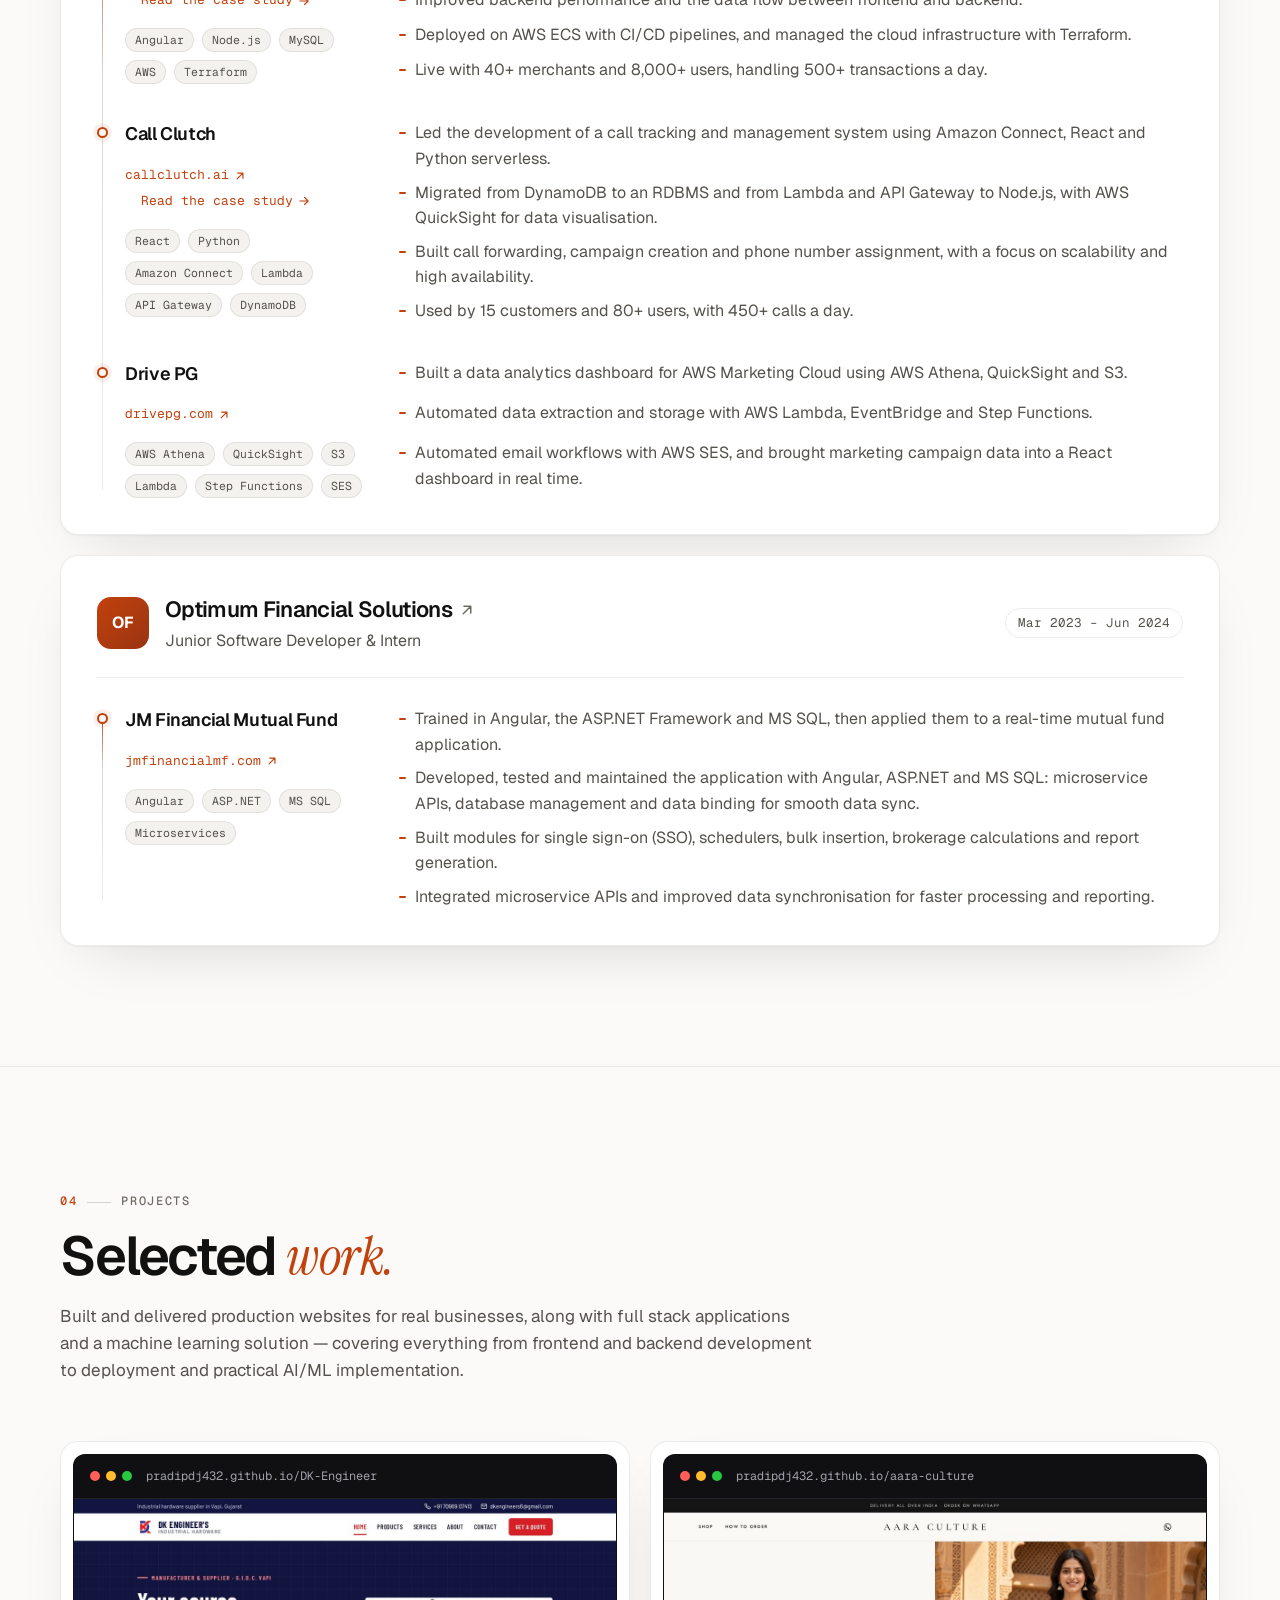
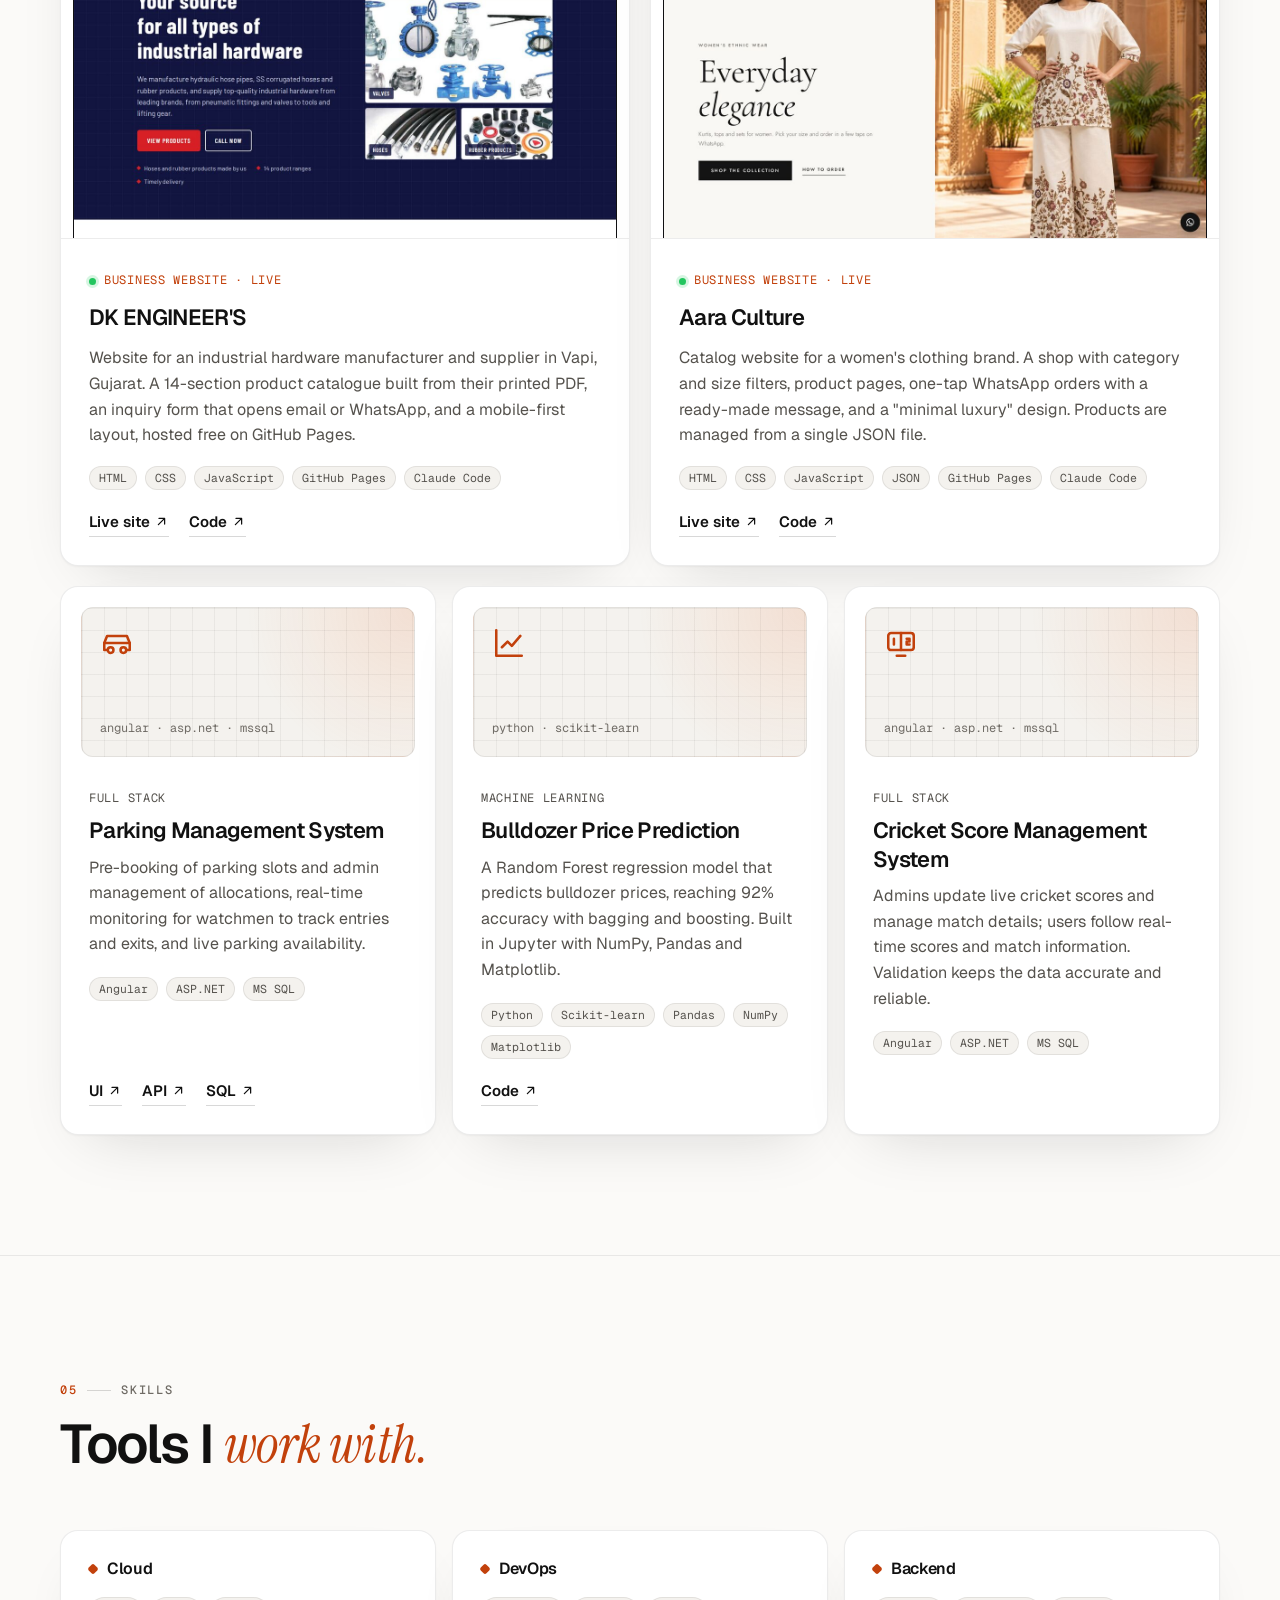
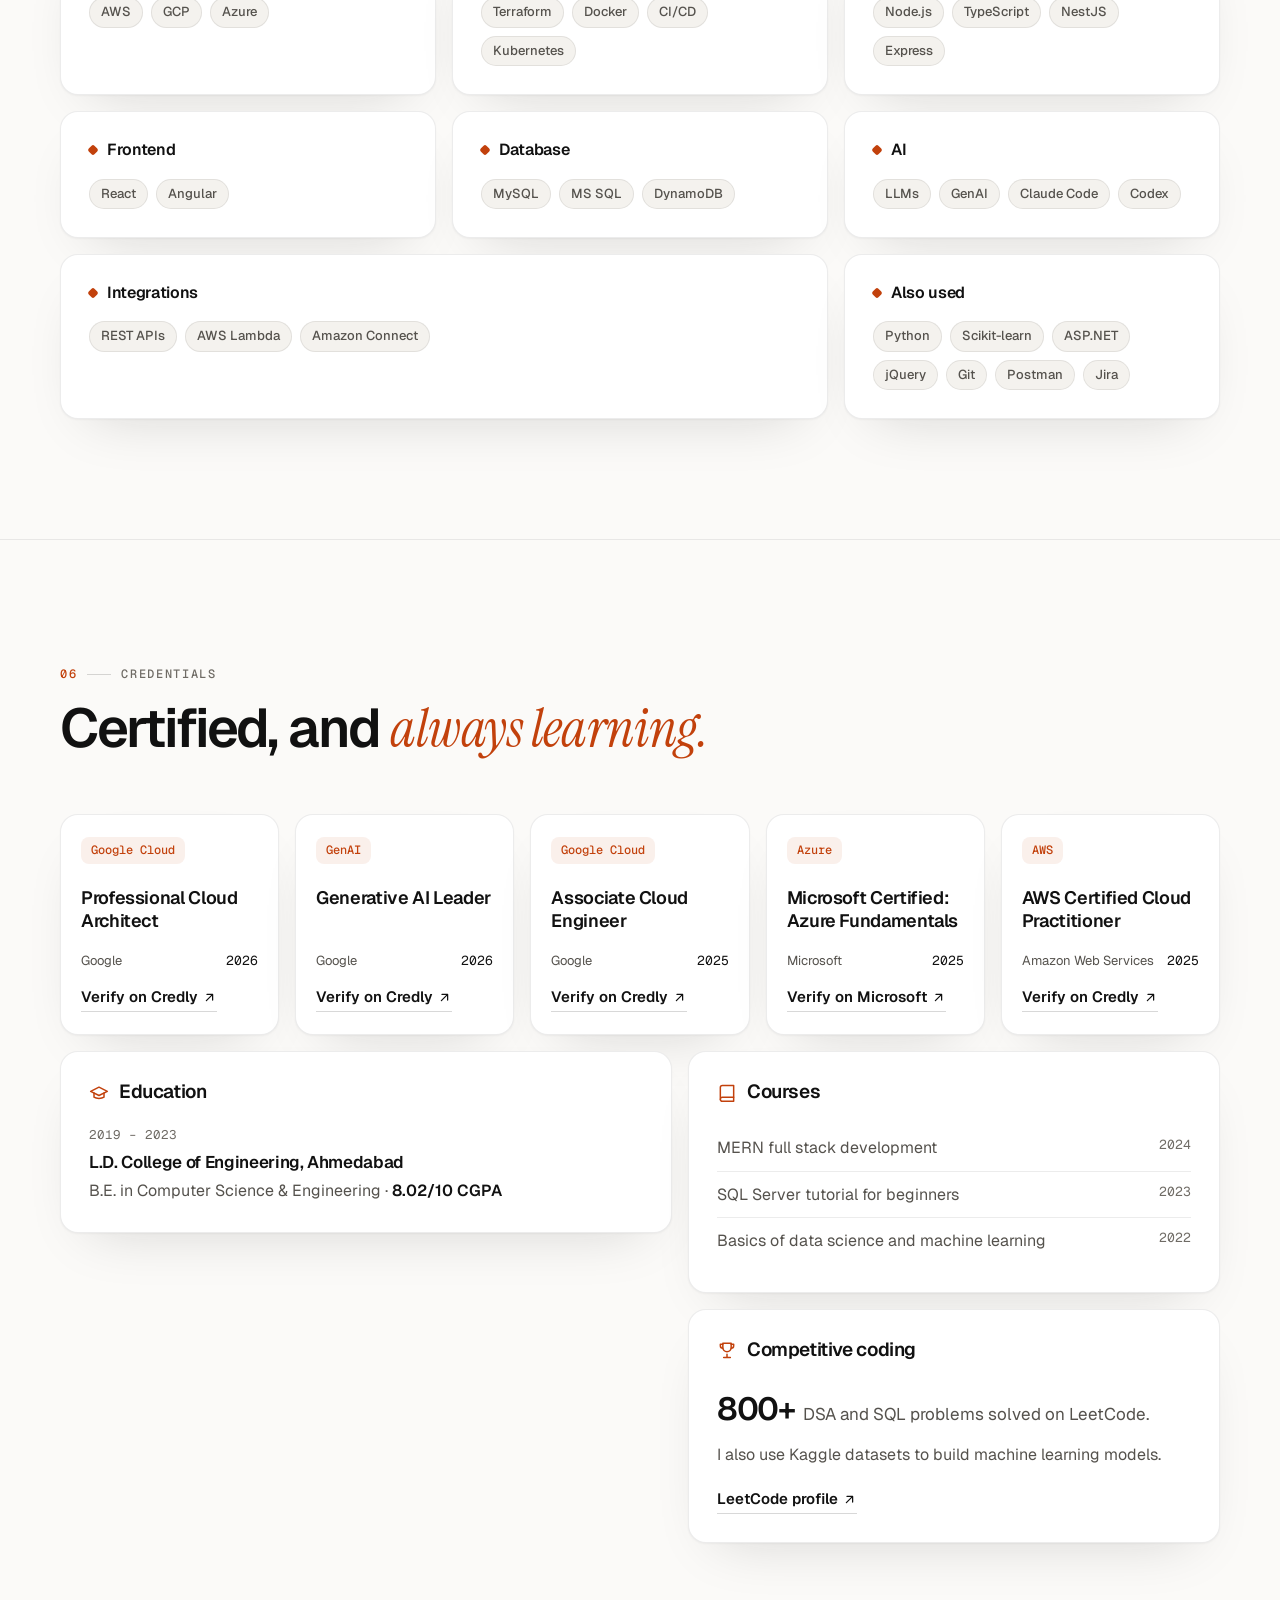
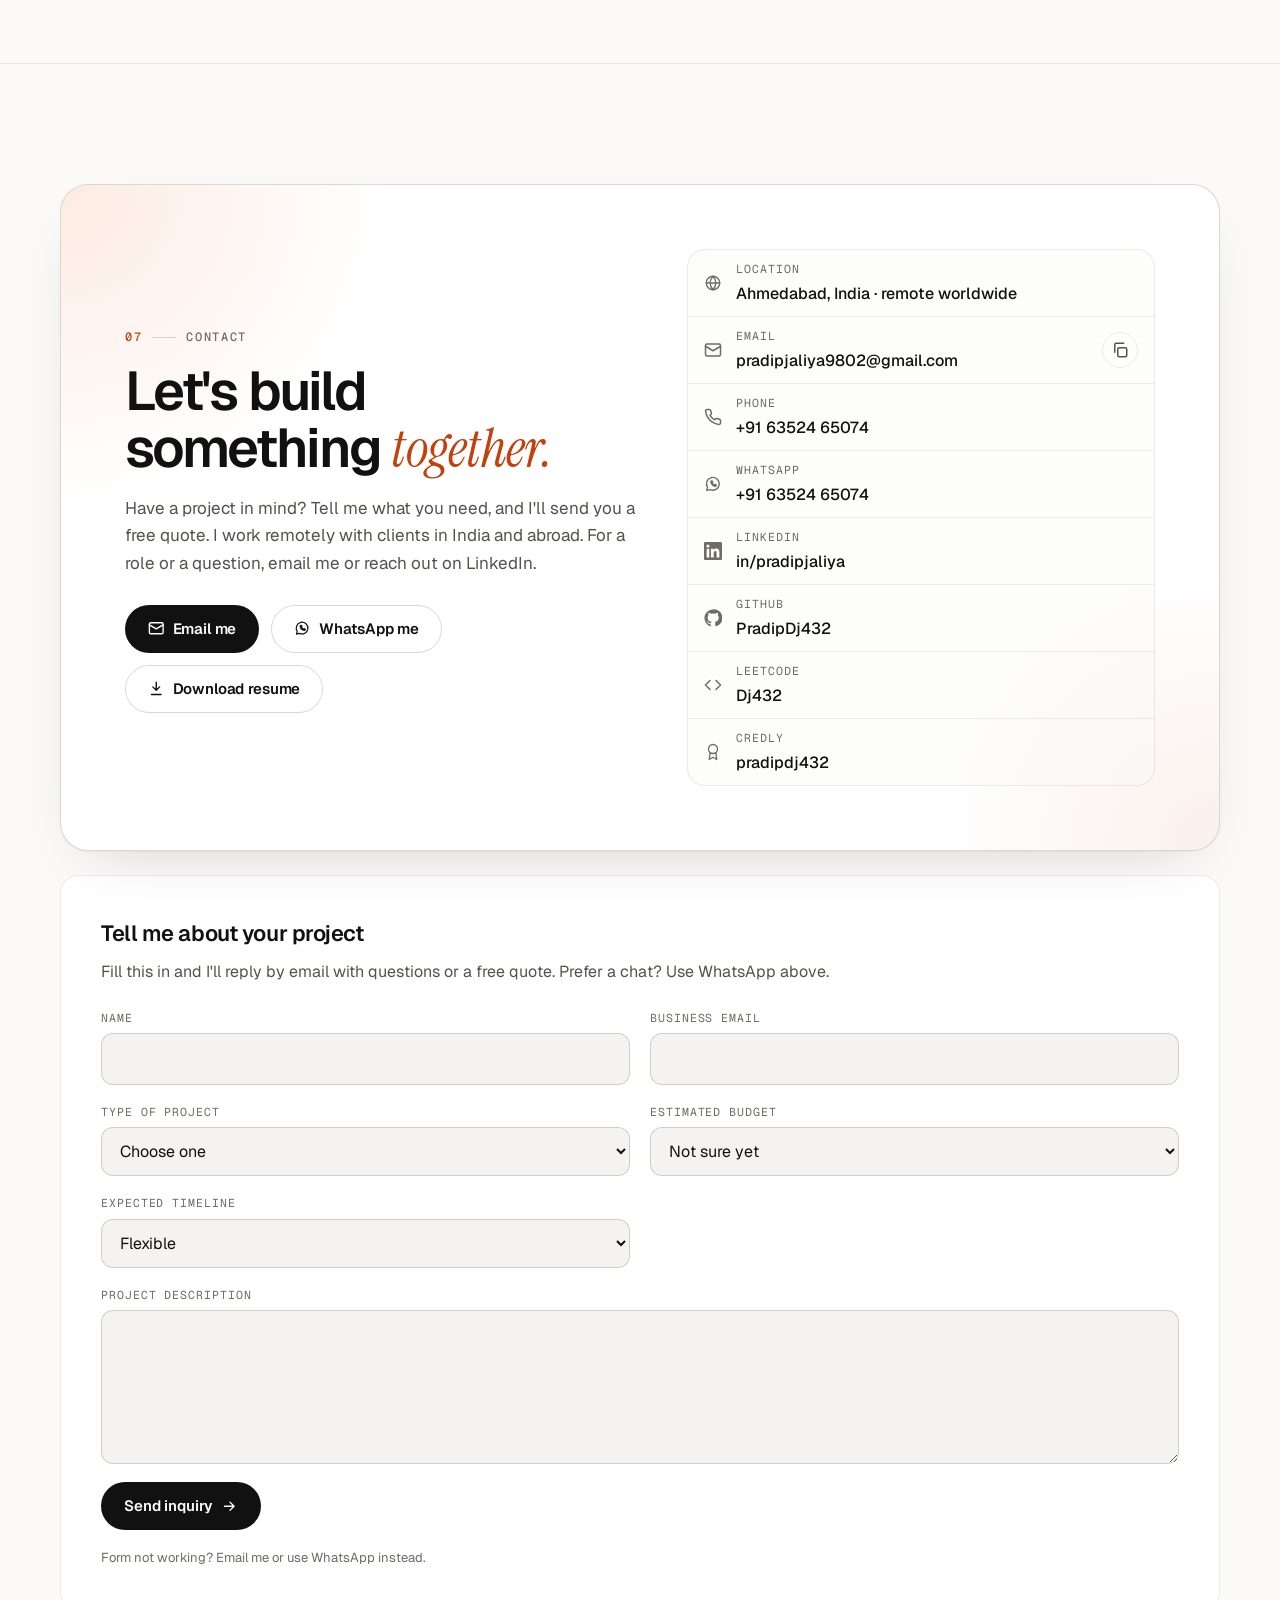
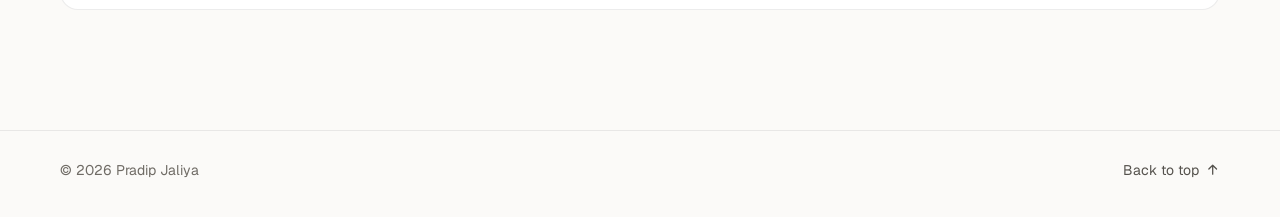
==== commit 7bc6ce2a: "Review fixes: resume link on case study pages, proof bullets in Experience Co-Authored-By: Claude So" ====
--- a/index.html
+++ b/index.html
@@ -316,6 +316,7 @@
                   <li>Sign-in with AWS Cognito, storage on S3, and OTP-based security for user login.</li>
                   <li>Improved backend performance and the data flow between frontend and backend.</li>
                   <li>Deployed on AWS ECS with CI/CD pipelines, and managed the cloud infrastructure with Terraform.</li>
+                  <li>Live with 40+ merchants and 8,000+ users, handling 500+ transactions a day.</li>
                 </ul>
               </li>
               <li class="timeline-item">
@@ -326,6 +327,7 @@
                   <li>Led the development of a call tracking and management system using Amazon Connect, React and Python serverless.</li>
                   <li>Migrated from DynamoDB to an RDBMS and from Lambda and API Gateway to Node.js, with AWS QuickSight for data visualisation.</li>
                   <li>Built call forwarding, campaign creation and phone number assignment, with a focus on scalability and high availability.</li>
+                  <li>Used by 15 customers and 80+ users, with 450+ calls a day.</li>
                 </ul>
               </li>
               <li class="timeline-item">
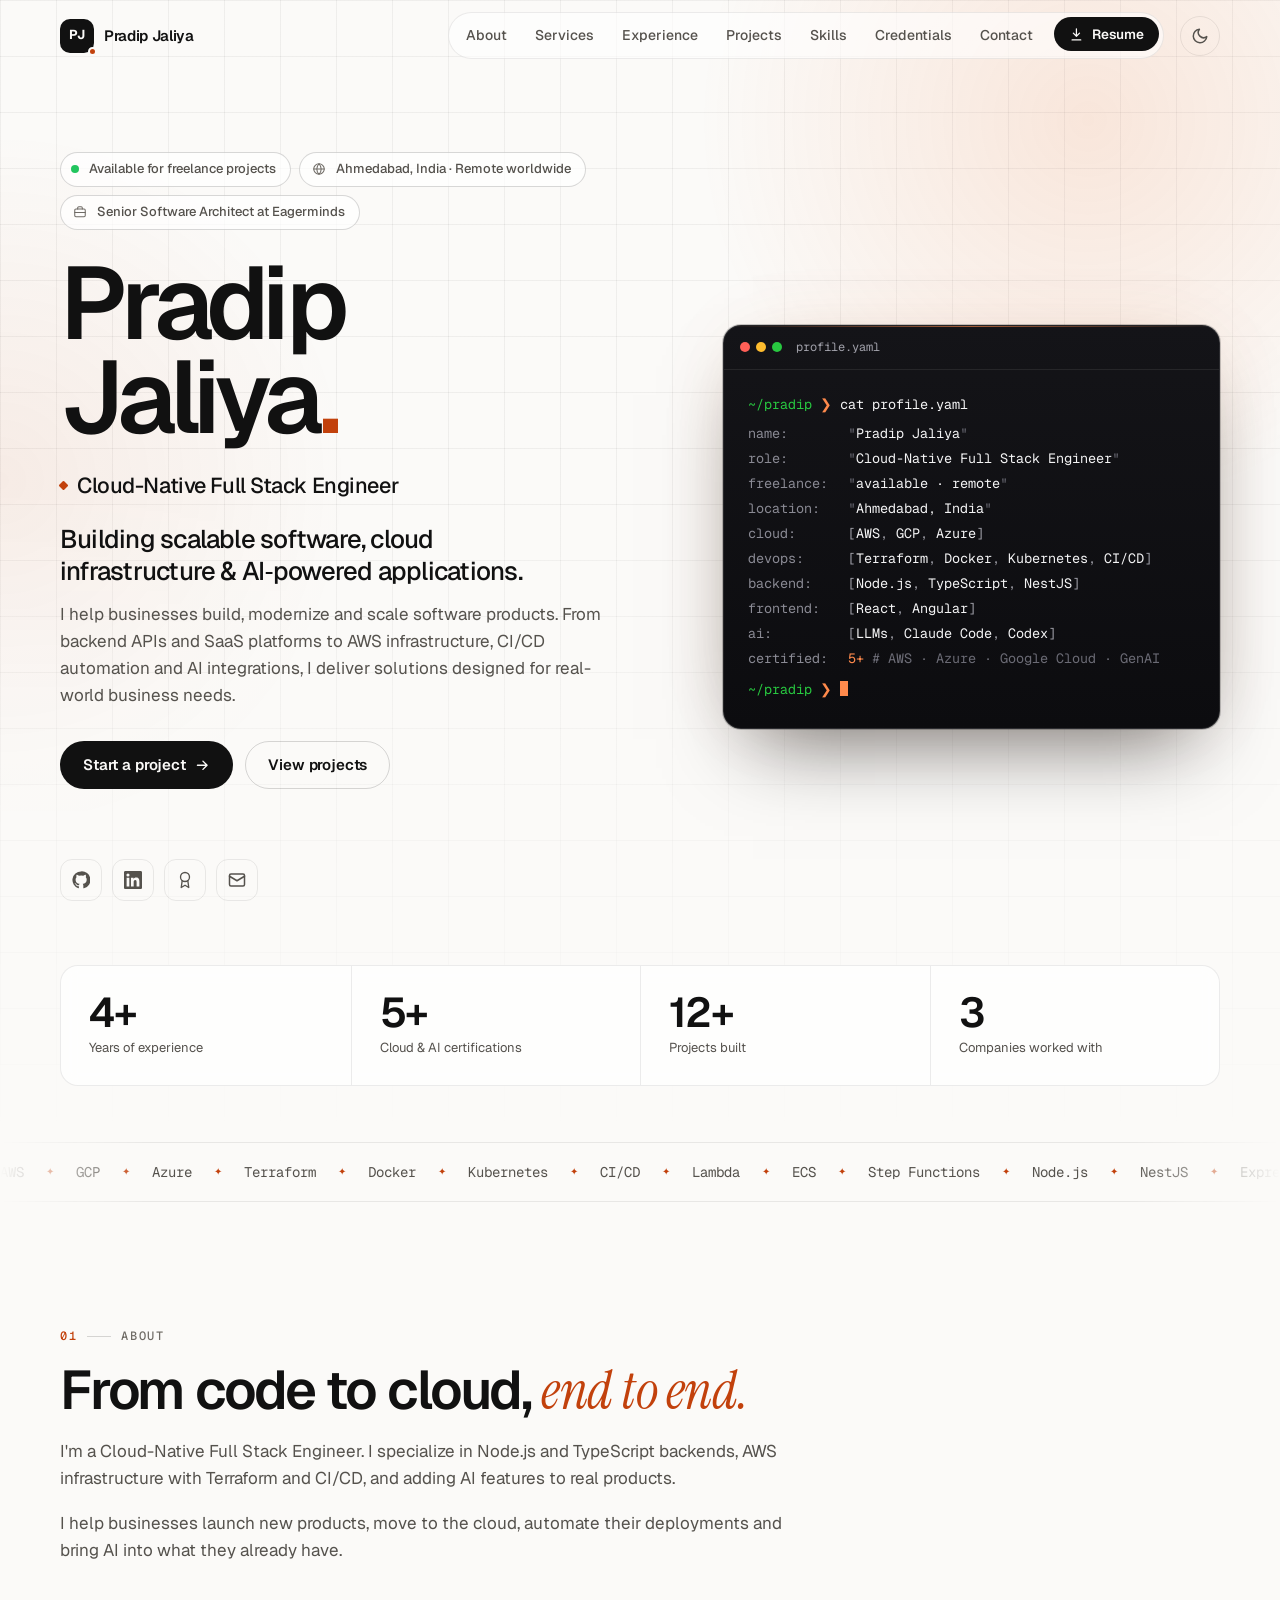
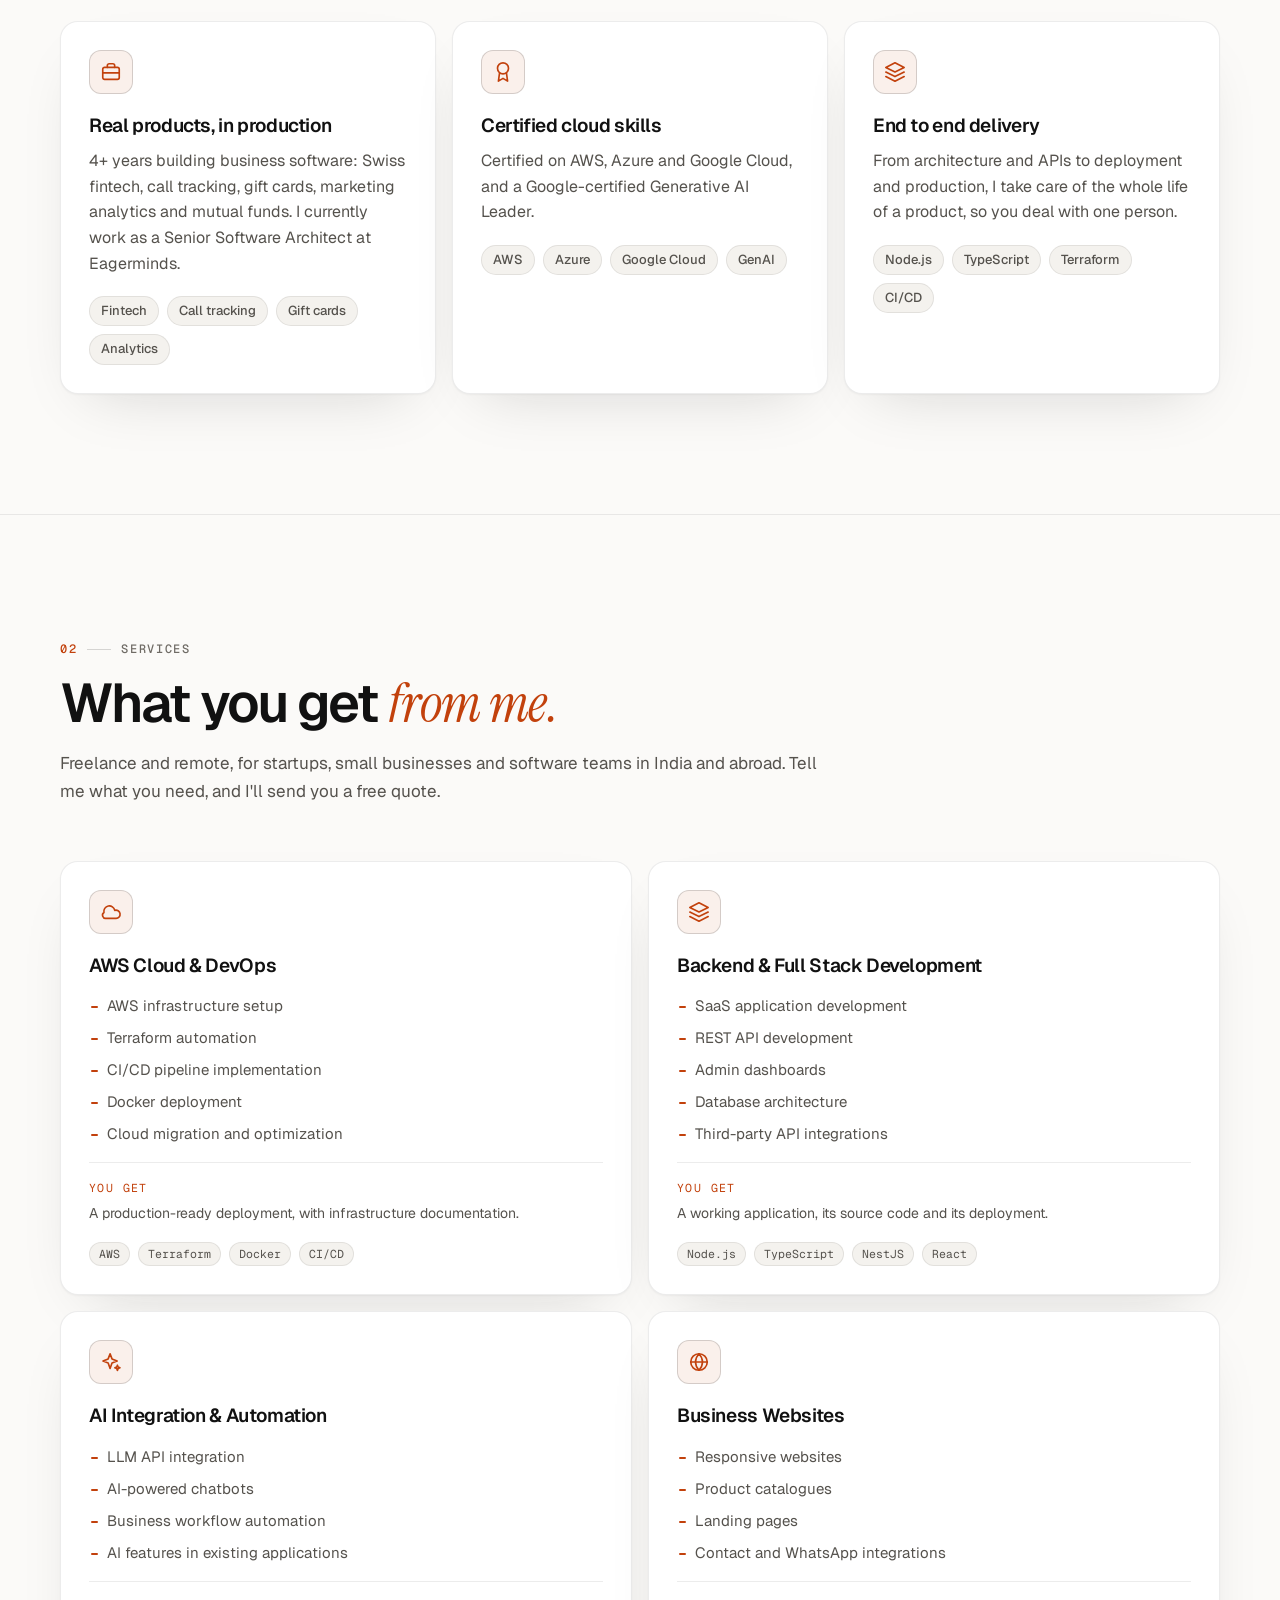
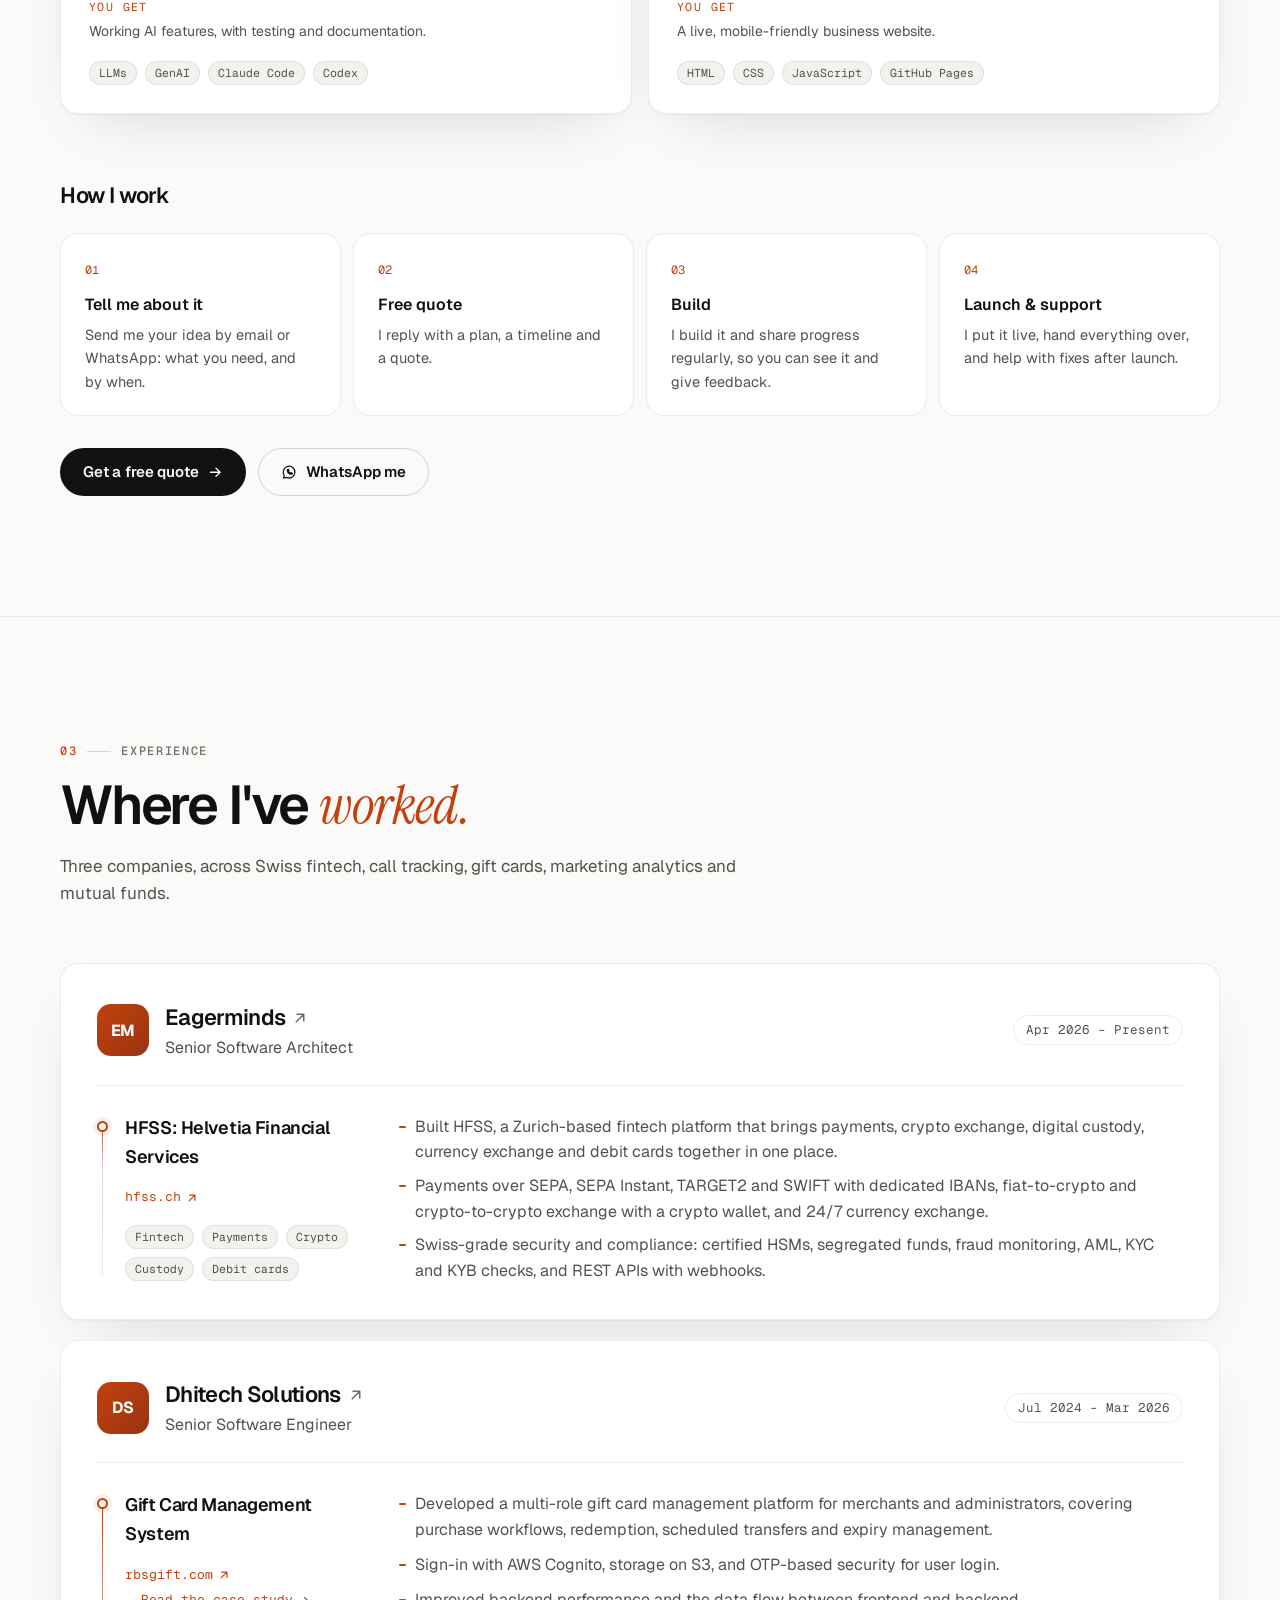
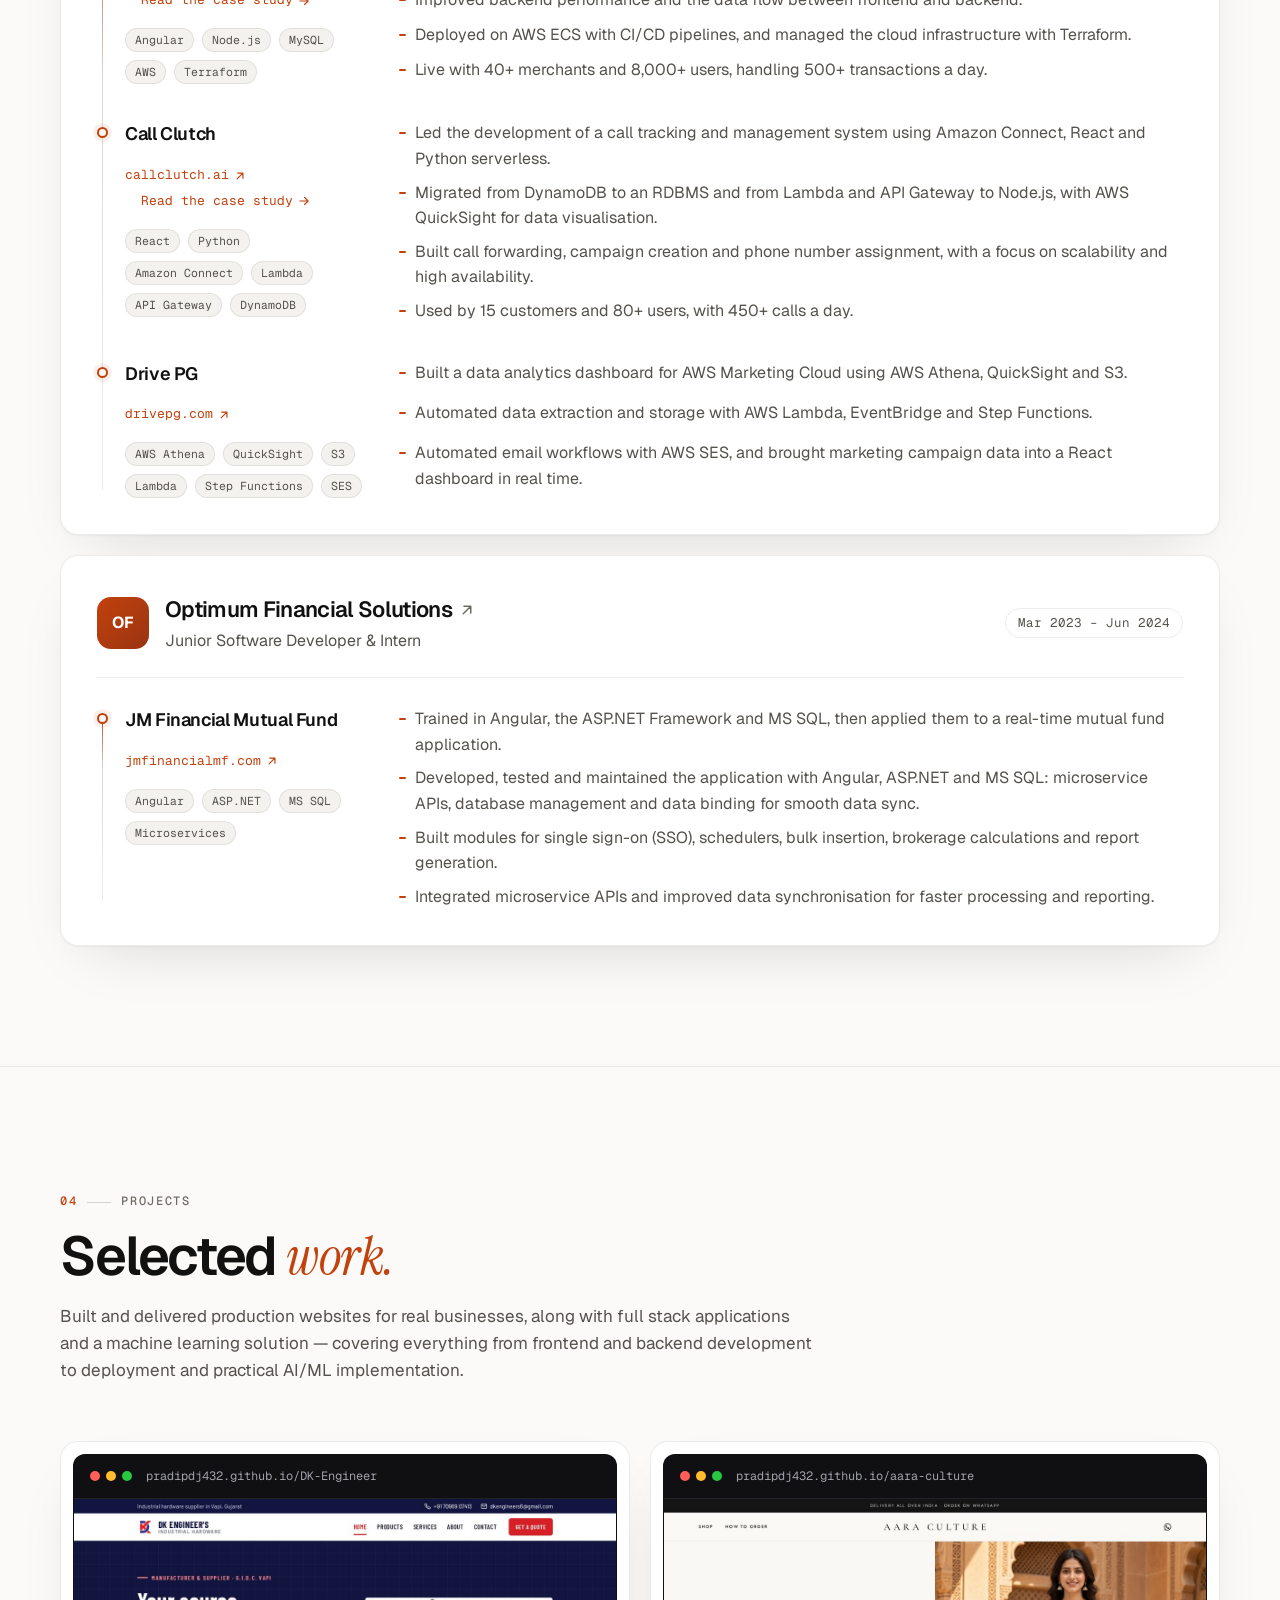
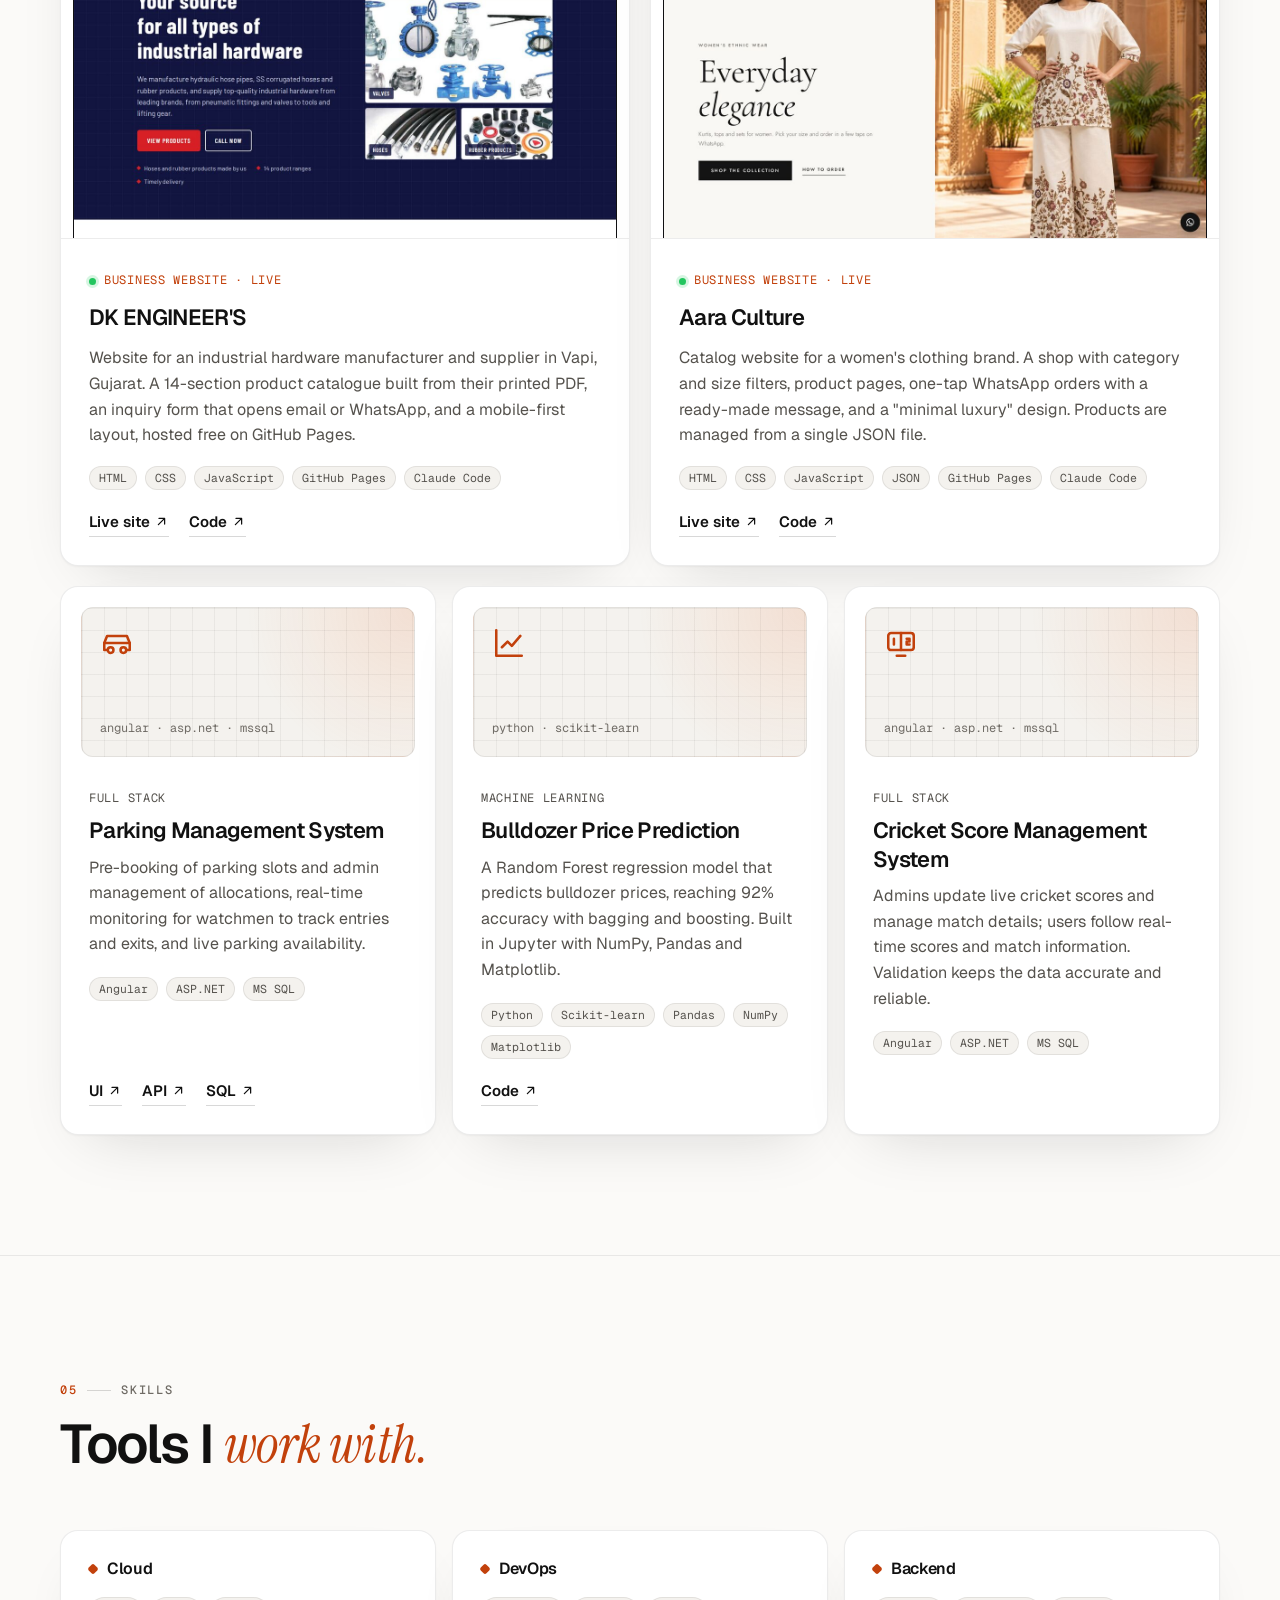
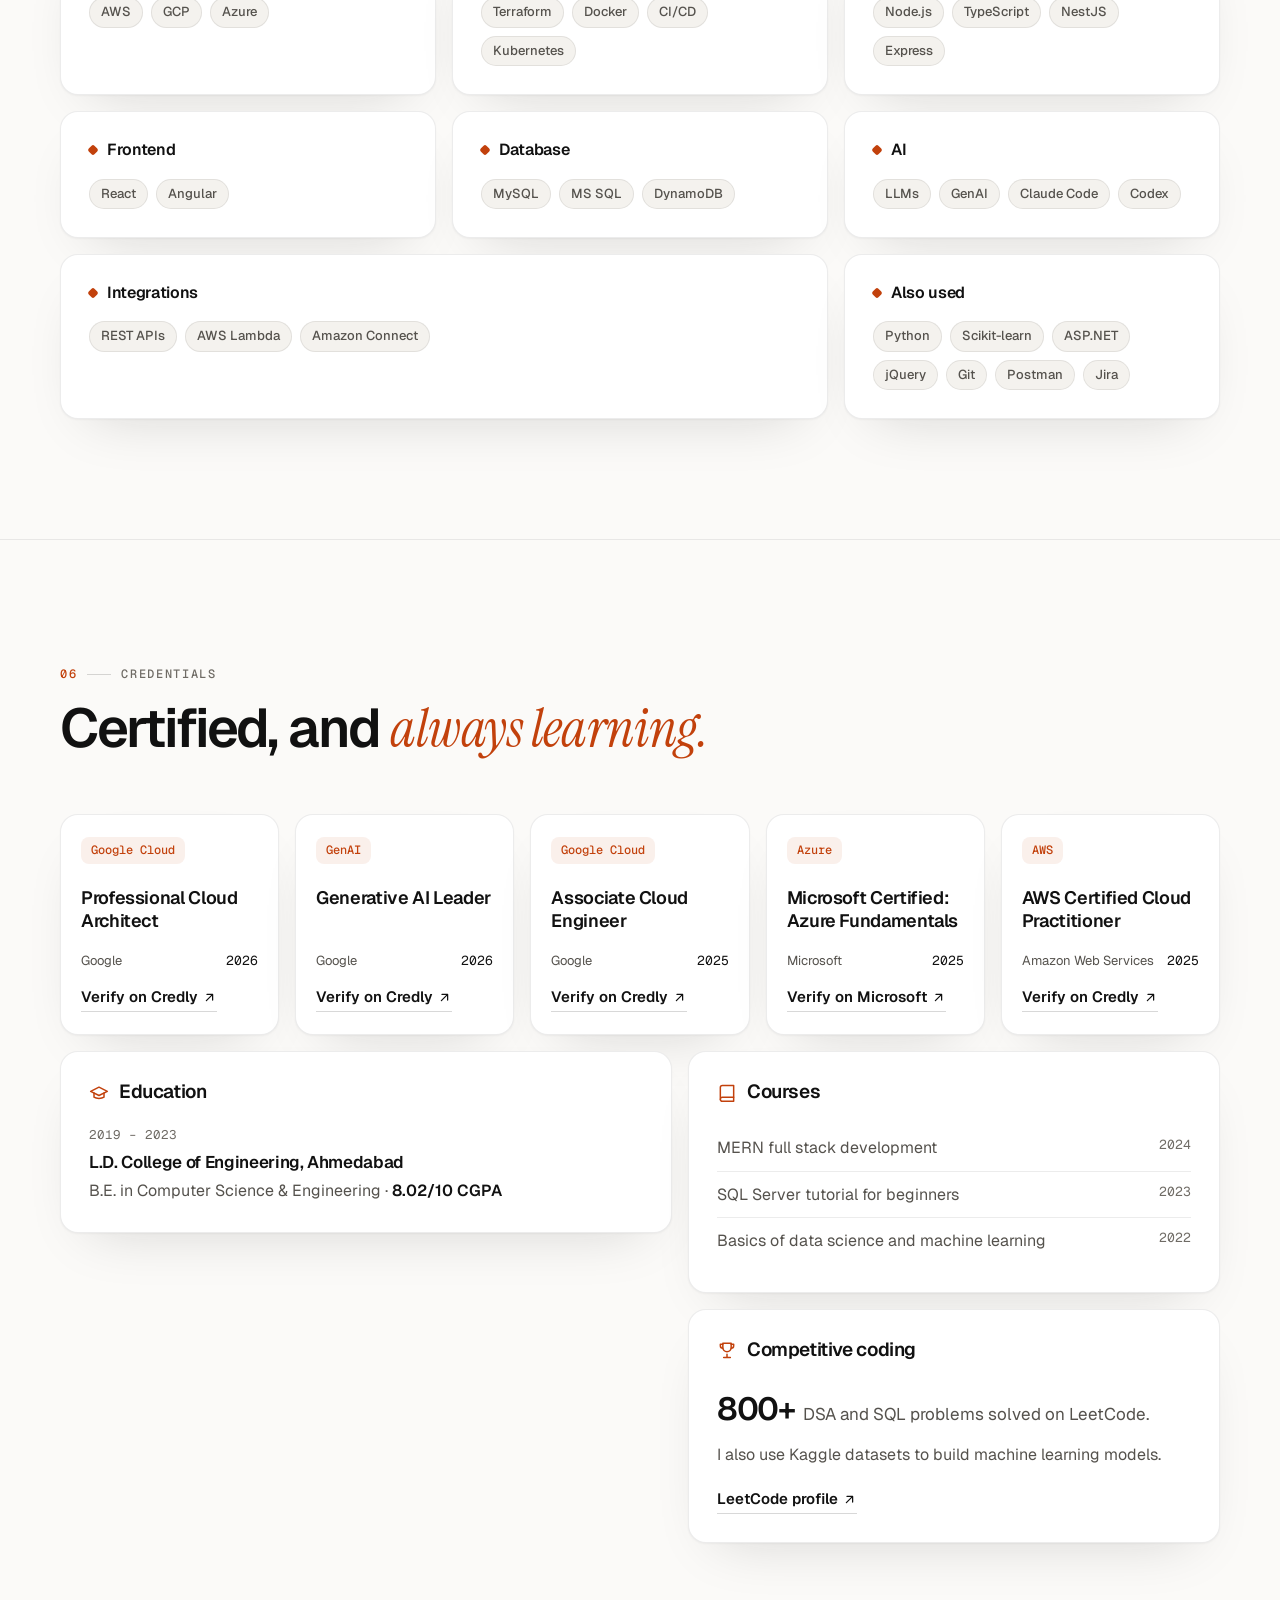
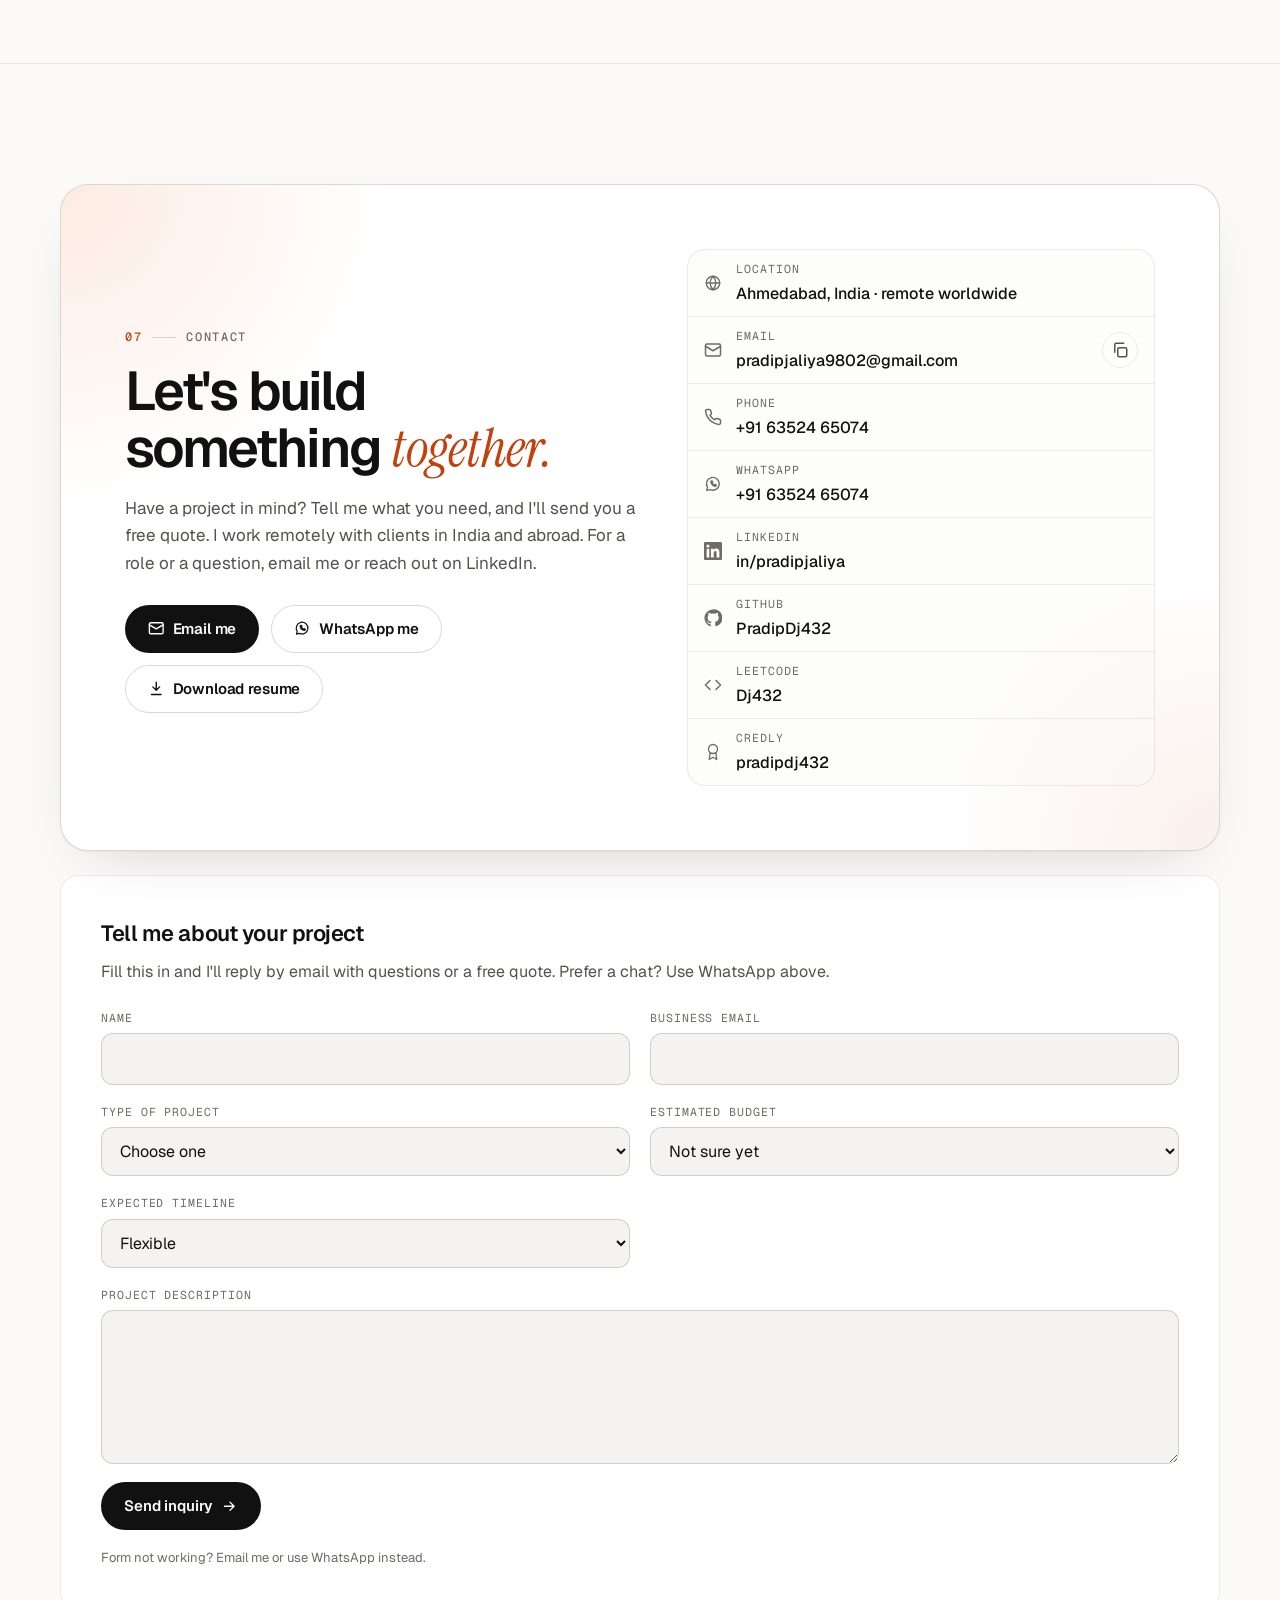
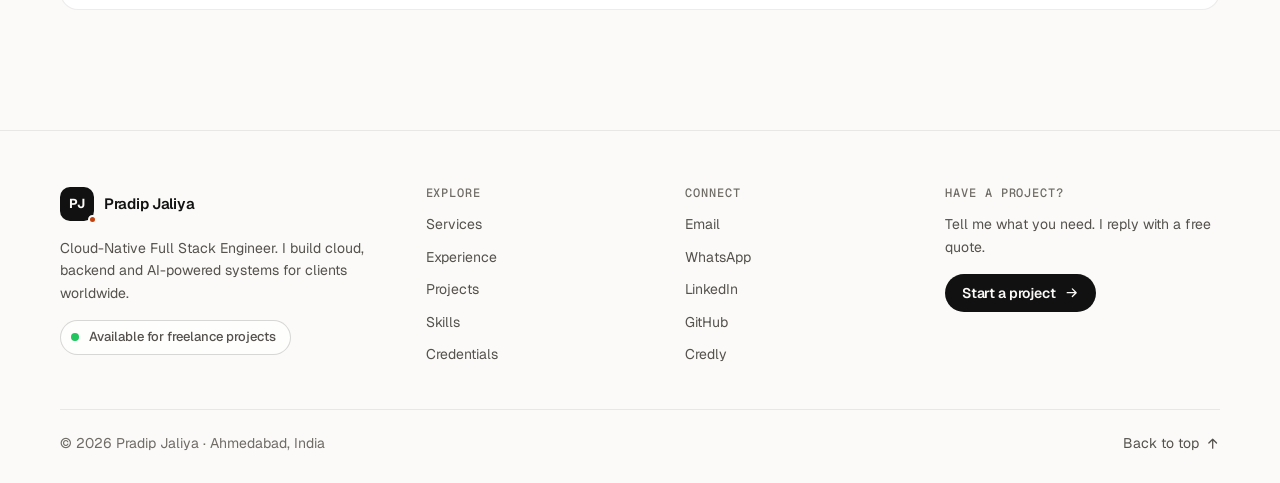
==== commit ea130a39: "New footer: about, explore and connect links, start a project button Co-Authored-By: Claude Sonnet 5" ====
--- a/index.html
+++ b/index.html
@@ -694,9 +694,46 @@
   </main>
 
   <footer class="site-footer">
-    <div class="container footer-inner">
-      <p>© <span data-year>2026</span> Pradip Jaliya</p>
-      <a class="back-to-top" href="#top">Back to top<svg aria-hidden="true" class="icon"><use href="#i-arrow-up"></use></svg></a>
+    <div class="container">
+      <div class="footer-grid">
+        <div class="footer-about">
+          <a class="brand" href="#top" aria-label="Pradip Jaliya, back to top">
+            <span class="brand-mark" aria-hidden="true">PJ</span>
+            <span class="brand-name">Pradip Jaliya</span>
+          </a>
+          <p class="footer-text">Cloud-Native Full Stack Engineer. I build cloud, backend and AI-powered systems for clients worldwide.</p>
+          <p class="pill"><span class="pulse" aria-hidden="true"></span>Available for freelance projects</p>
+        </div>
+        <nav class="footer-col" aria-label="Footer">
+          <h2 class="footer-title">Explore</h2>
+          <ul>
+            <li><a href="#services">Services</a></li>
+            <li><a href="#experience">Experience</a></li>
+            <li><a href="#projects">Projects</a></li>
+            <li><a href="#skills">Skills</a></li>
+            <li><a href="#credentials">Credentials</a></li>
+          </ul>
+        </nav>
+        <div class="footer-col">
+          <h2 class="footer-title">Connect</h2>
+          <ul>
+            <li><a data-email href="#contact">Email</a></li>
+            <li><a data-whatsapp href="#contact" target="_blank" rel="noopener">WhatsApp</a></li>
+            <li><a data-link="linkedin" href="#contact" target="_blank" rel="noopener">LinkedIn</a></li>
+            <li><a data-link="github" href="#contact" target="_blank" rel="noopener">GitHub</a></li>
+            <li><a data-link="credly" href="#contact" target="_blank" rel="noopener">Credly</a></li>
+          </ul>
+        </div>
+        <div class="footer-col footer-cta">
+          <h2 class="footer-title">Have a project?</h2>
+          <p class="footer-text">Tell me what you need. I reply with a free quote.</p>
+          <a class="button button-small" href="#inquiry">Start a project<svg aria-hidden="true" class="icon"><use href="#i-arrow-right"></use></svg></a>
+        </div>
+      </div>
+      <div class="footer-bottom">
+        <p>© <span data-year>2026</span> Pradip Jaliya · Ahmedabad, India</p>
+        <a class="back-to-top" href="#top">Back to top<svg aria-hidden="true" class="icon"><use href="#i-arrow-up"></use></svg></a>
+      </div>
     </div>
   </footer>
 
--- a/css/style.css
+++ b/css/style.css
@@ -1969,17 +1969,92 @@
 
 .site-footer {
   border-top: 1px solid var(--border);
-  padding: 28px 0 36px;
+  padding: 56px 0 28px;
   font-size: 14px;
   color: var(--text-faint);
 }
 
-.footer-inner {
+.footer-grid {
+  display: grid;
+  grid-template-columns: 1fr 1fr;
+  gap: 36px 24px;
+}
+
+.footer-about,
+.footer-cta {
+  grid-column: 1 / -1;
+}
+
+.footer-about .brand {
+  margin-right: 0;
+  color: var(--text);
+}
+
+.footer-about {
+  display: flex;
+  flex-direction: column;
+  align-items: flex-start;
+  gap: 16px;
+}
+
+.footer-text {
+  max-width: 34ch;
+  color: var(--text-muted);
+  line-height: 1.6;
+}
+
+.footer-title {
+  margin-bottom: 14px;
+  font-family: var(--font-mono);
+  font-size: 12px;
+  font-weight: 500;
+  letter-spacing: 0.08em;
+  text-transform: uppercase;
+  color: var(--text-faint);
+}
+
+.footer-col ul {
+  display: grid;
+  gap: 10px;
+  list-style: none;
+  margin: 0;
+  padding: 0;
+}
+
+.footer-col a:not(.button) {
+  color: var(--text-muted);
+  transition: color 0.2s;
+}
+
+.footer-col a:not(.button):hover {
+  color: var(--accent);
+}
+
+.footer-cta .footer-text {
+  margin-bottom: 16px;
+}
+
+.footer-bottom {
   display: flex;
   flex-wrap: wrap;
   align-items: center;
   justify-content: space-between;
   gap: 10px 24px;
+  margin-top: 44px;
+  padding-top: 22px;
+  border-top: 1px solid var(--border);
+}
+
+@media (min-width: 960px) {
+  .footer-grid {
+    grid-template-columns: 1.5fr 1fr 1fr 1.3fr;
+    gap: 48px;
+  }
+
+  .footer-about,
+  .footer-cta {
+    grid-column: auto;
+  }
 }
 
 .back-to-top {
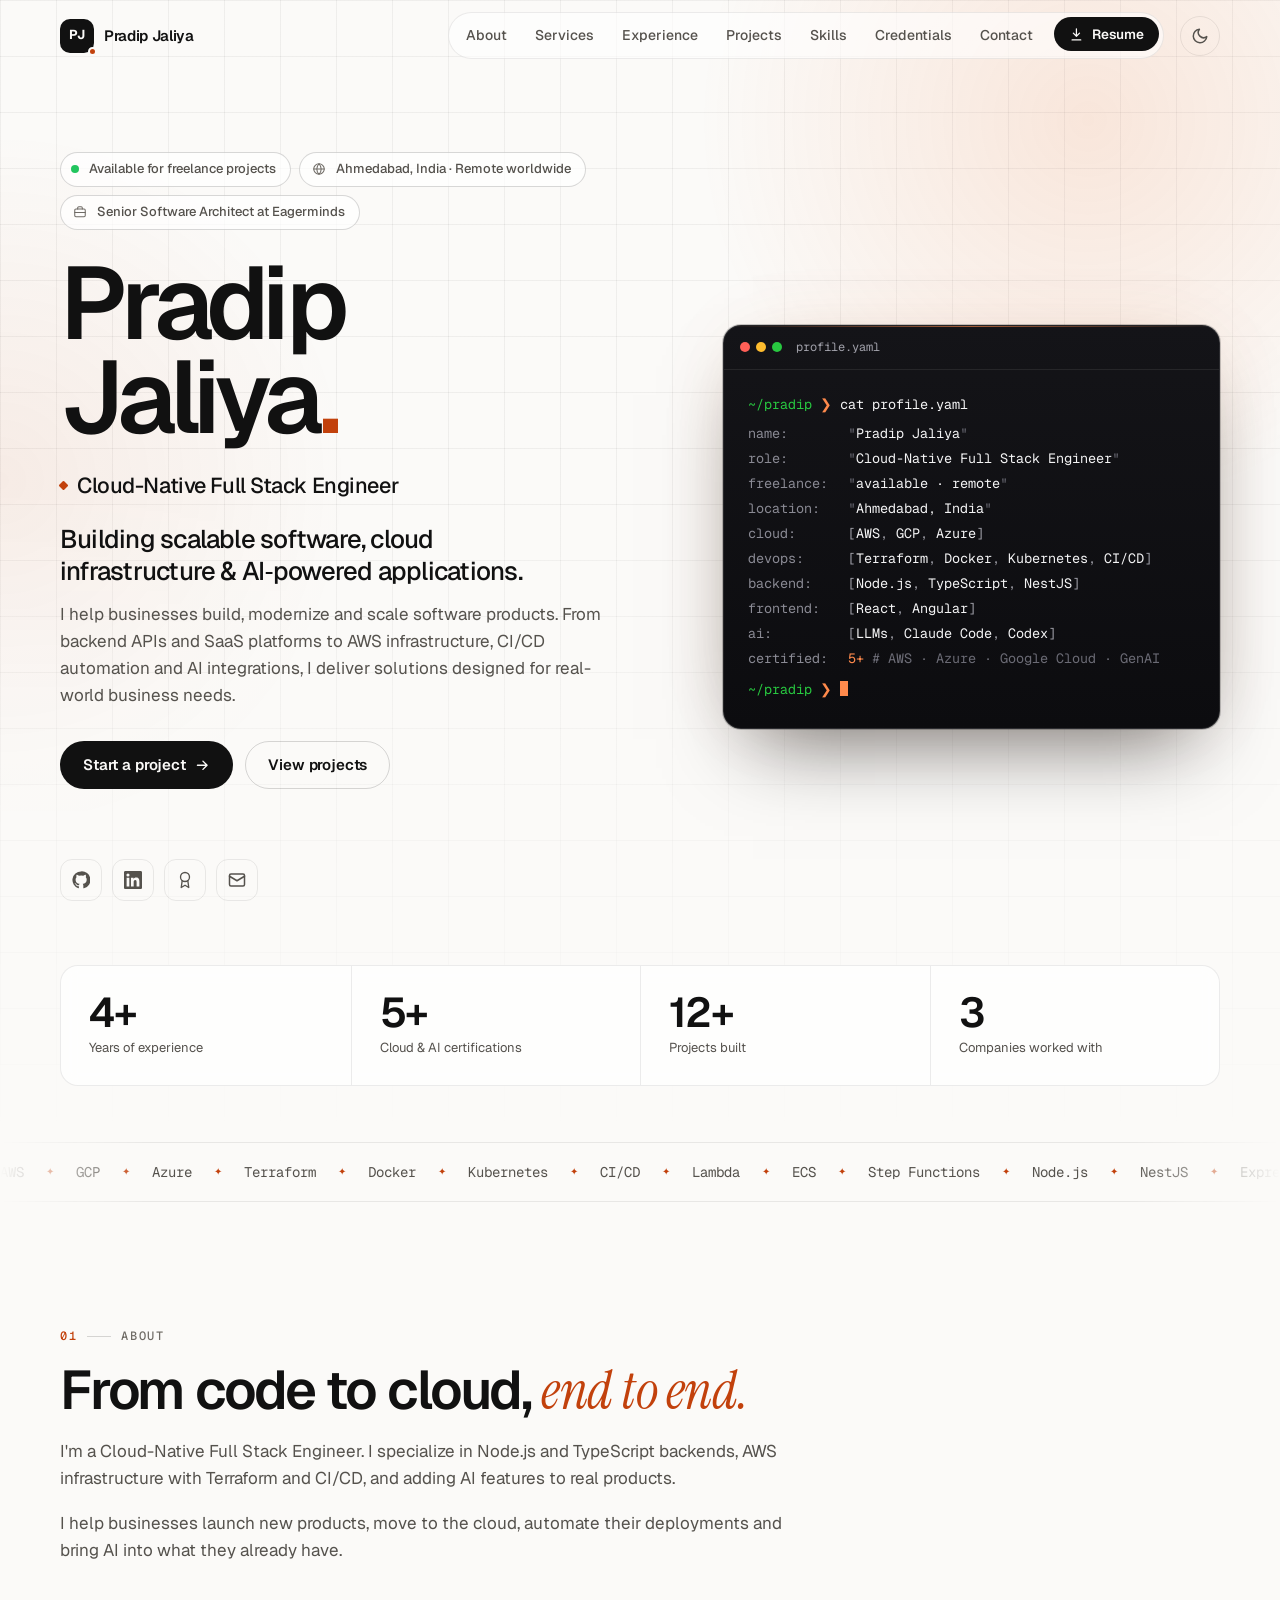
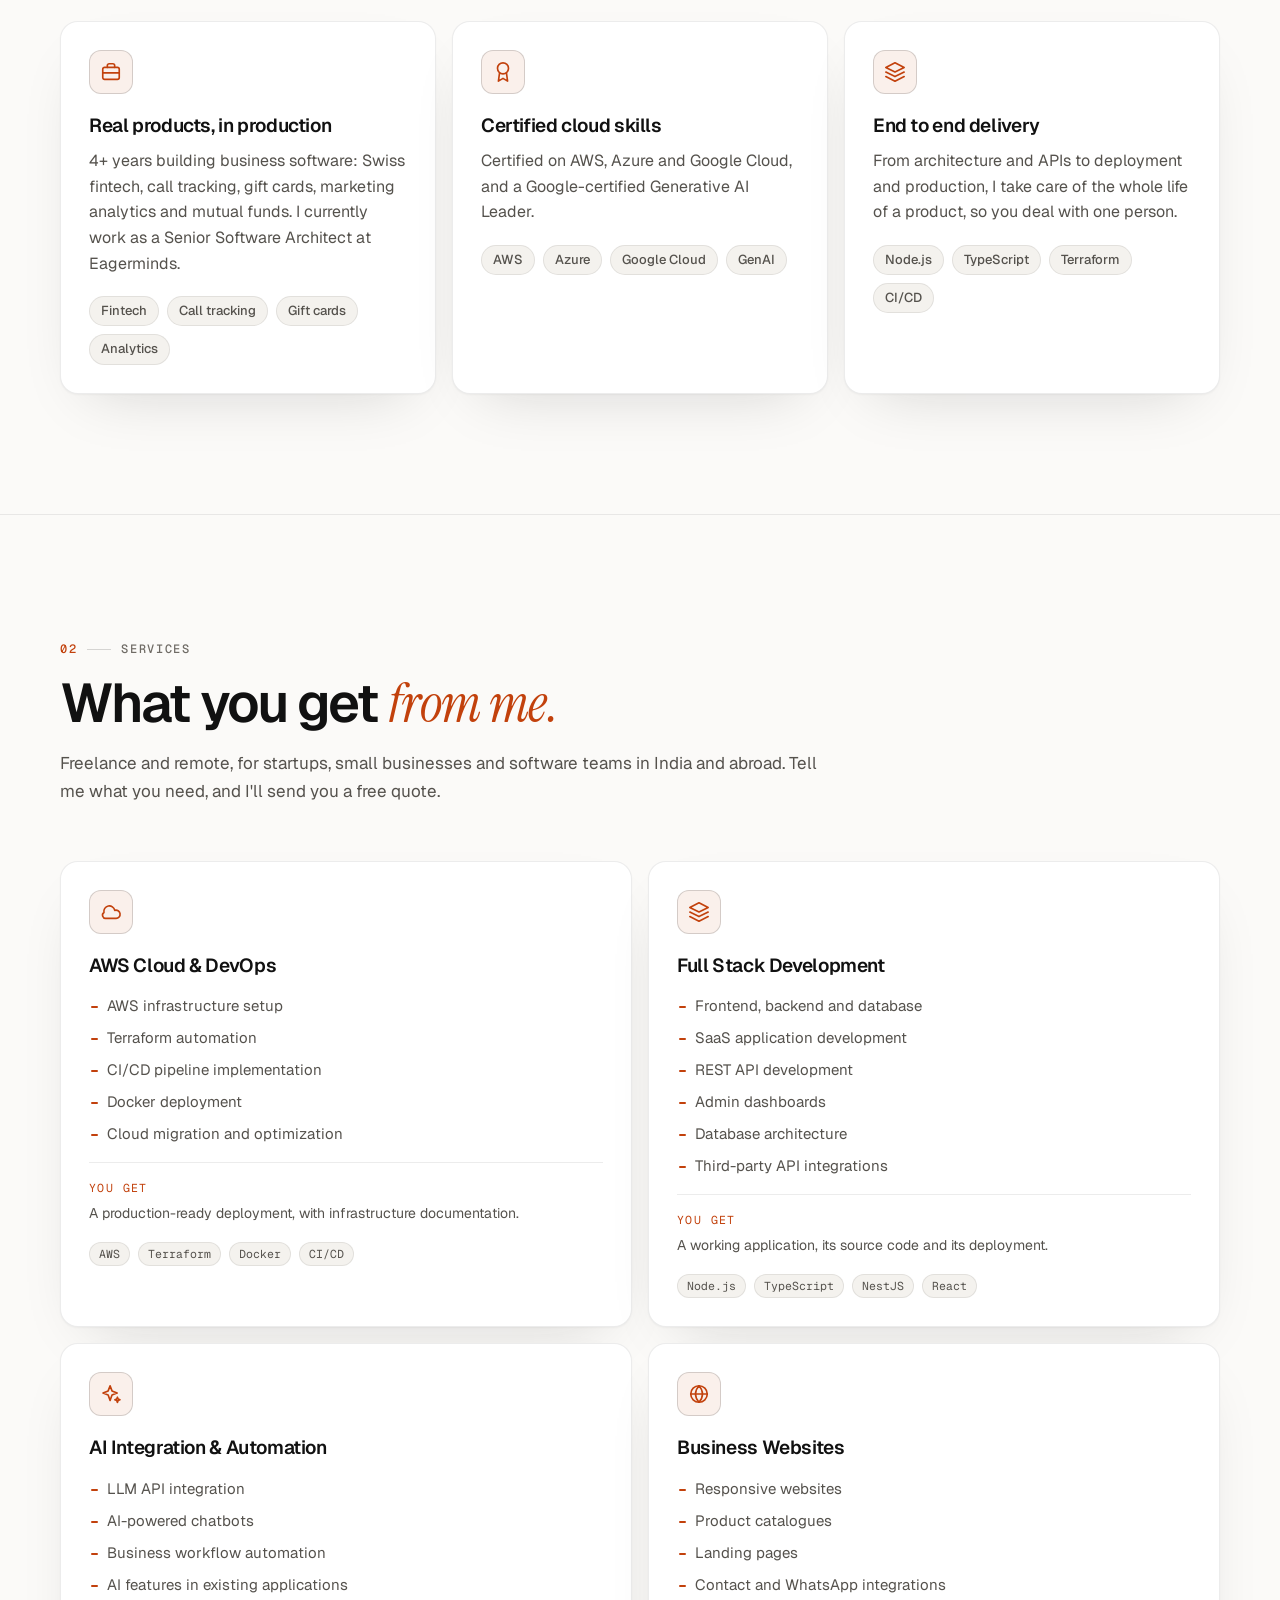
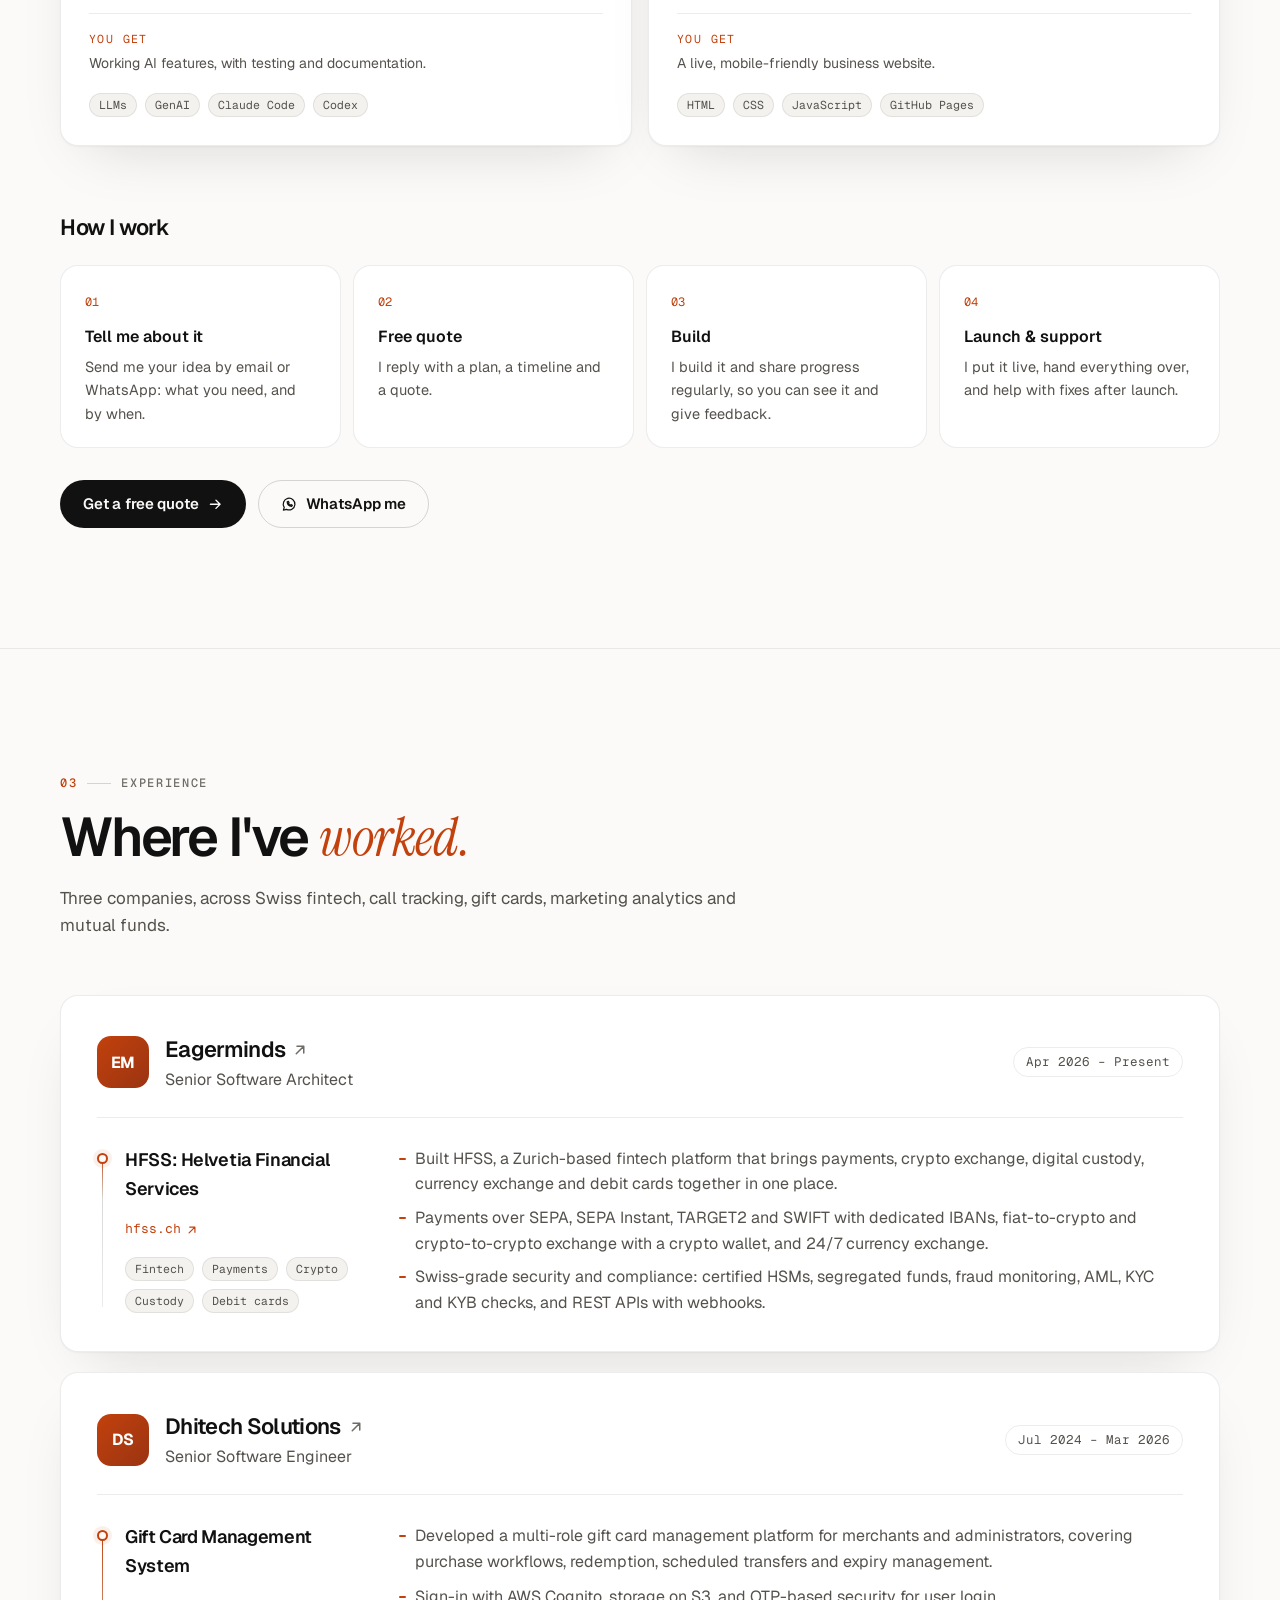
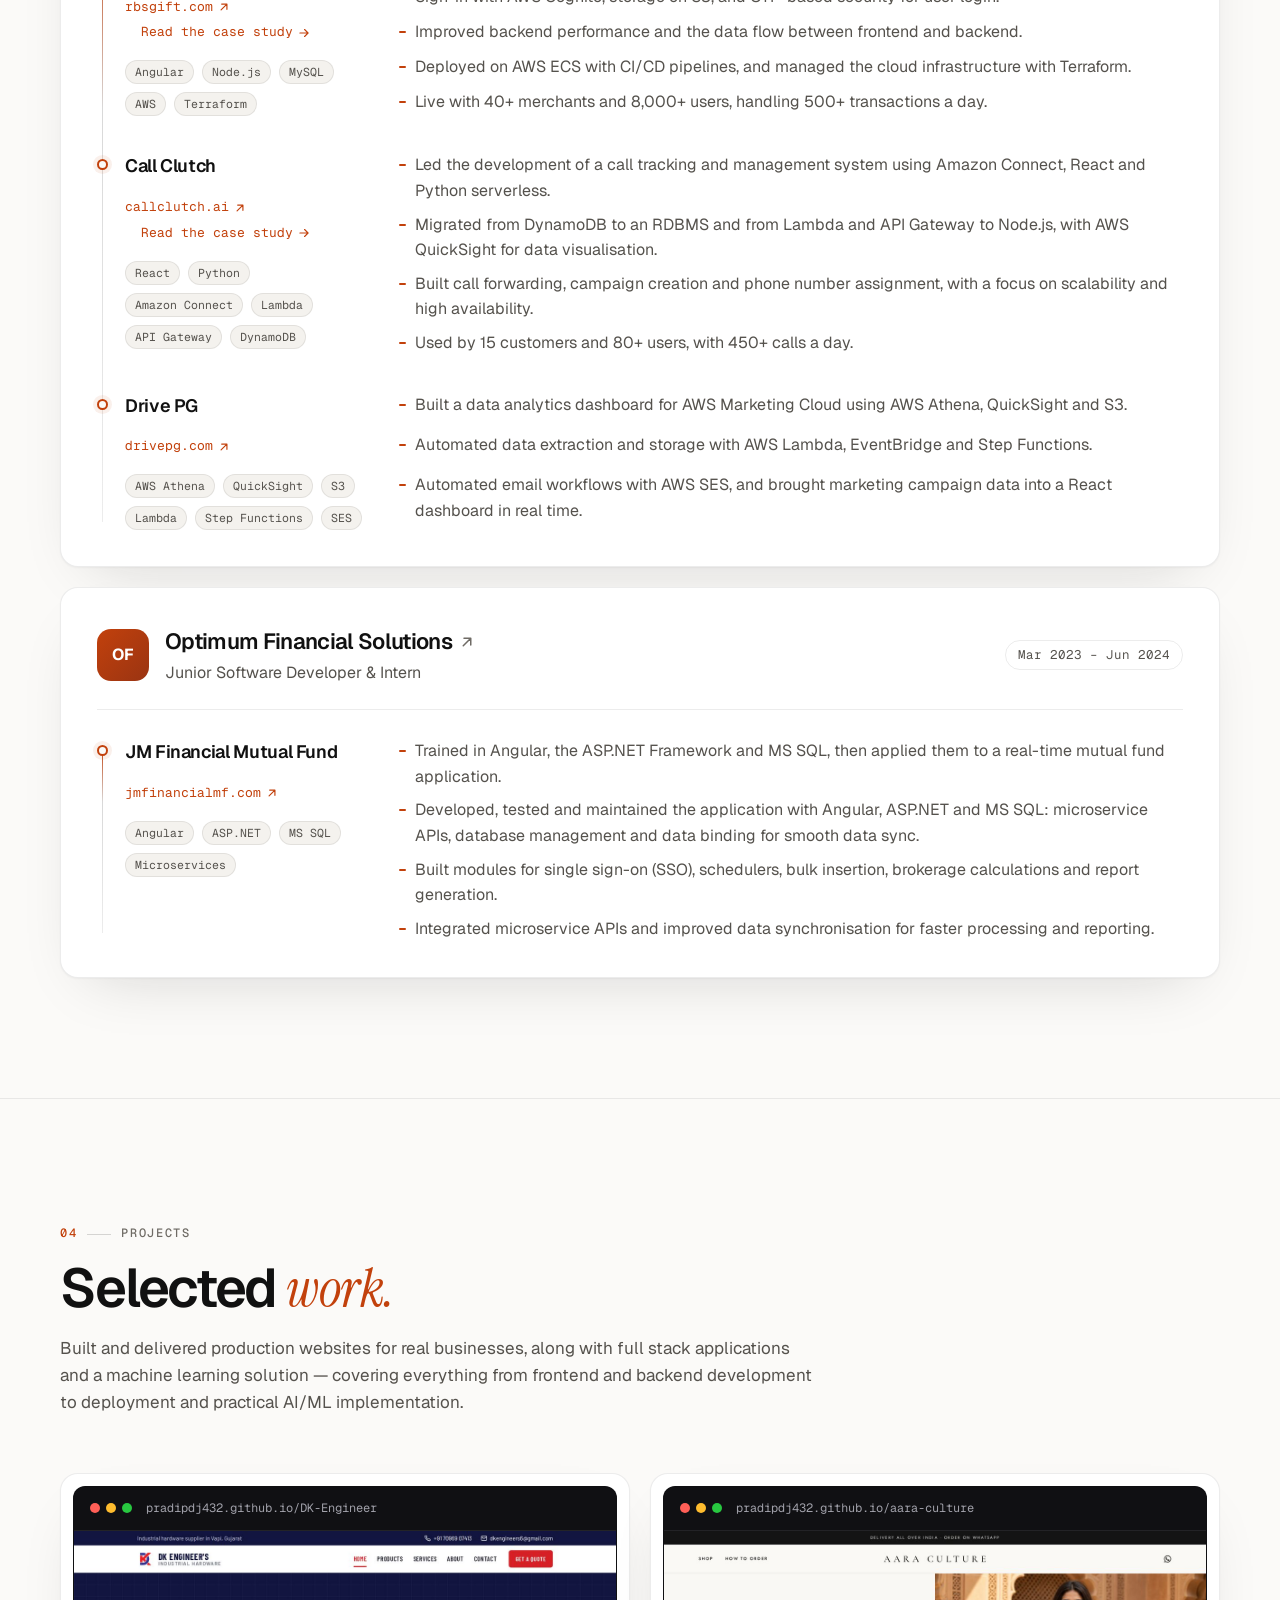
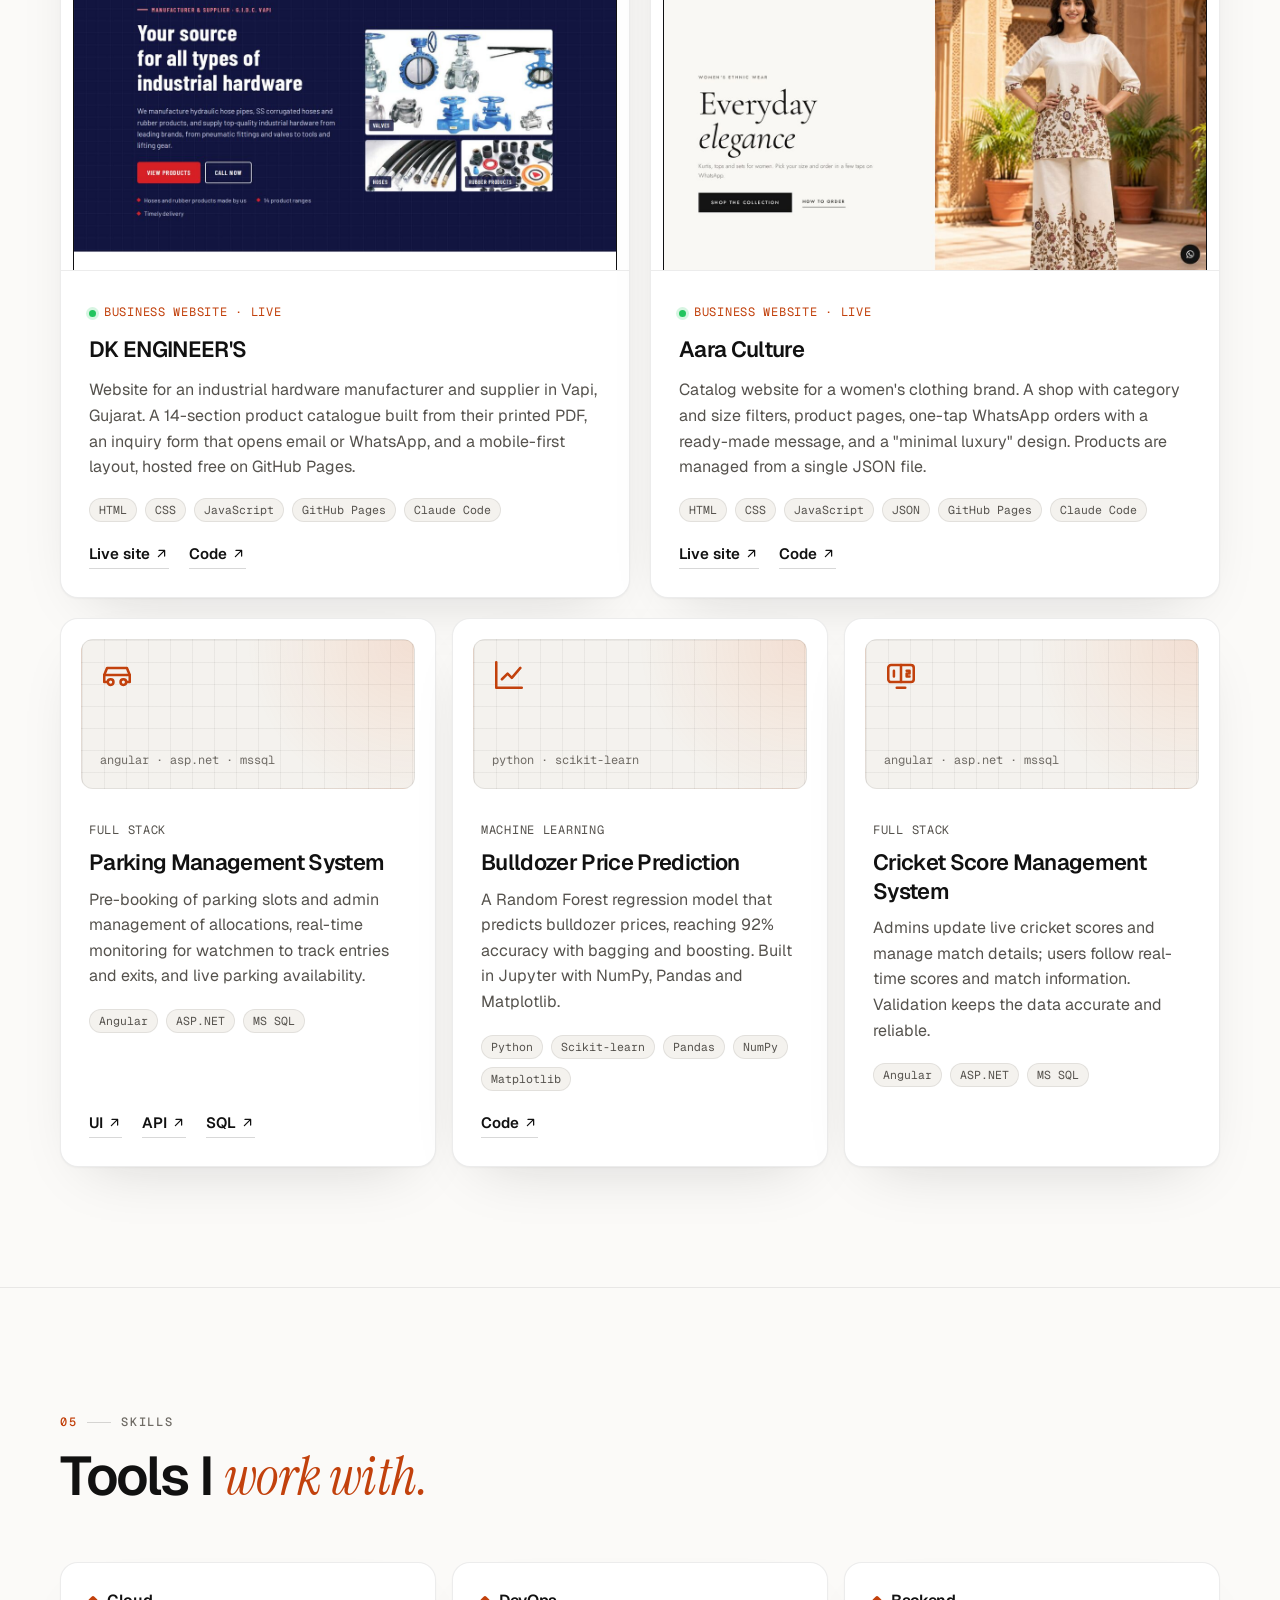
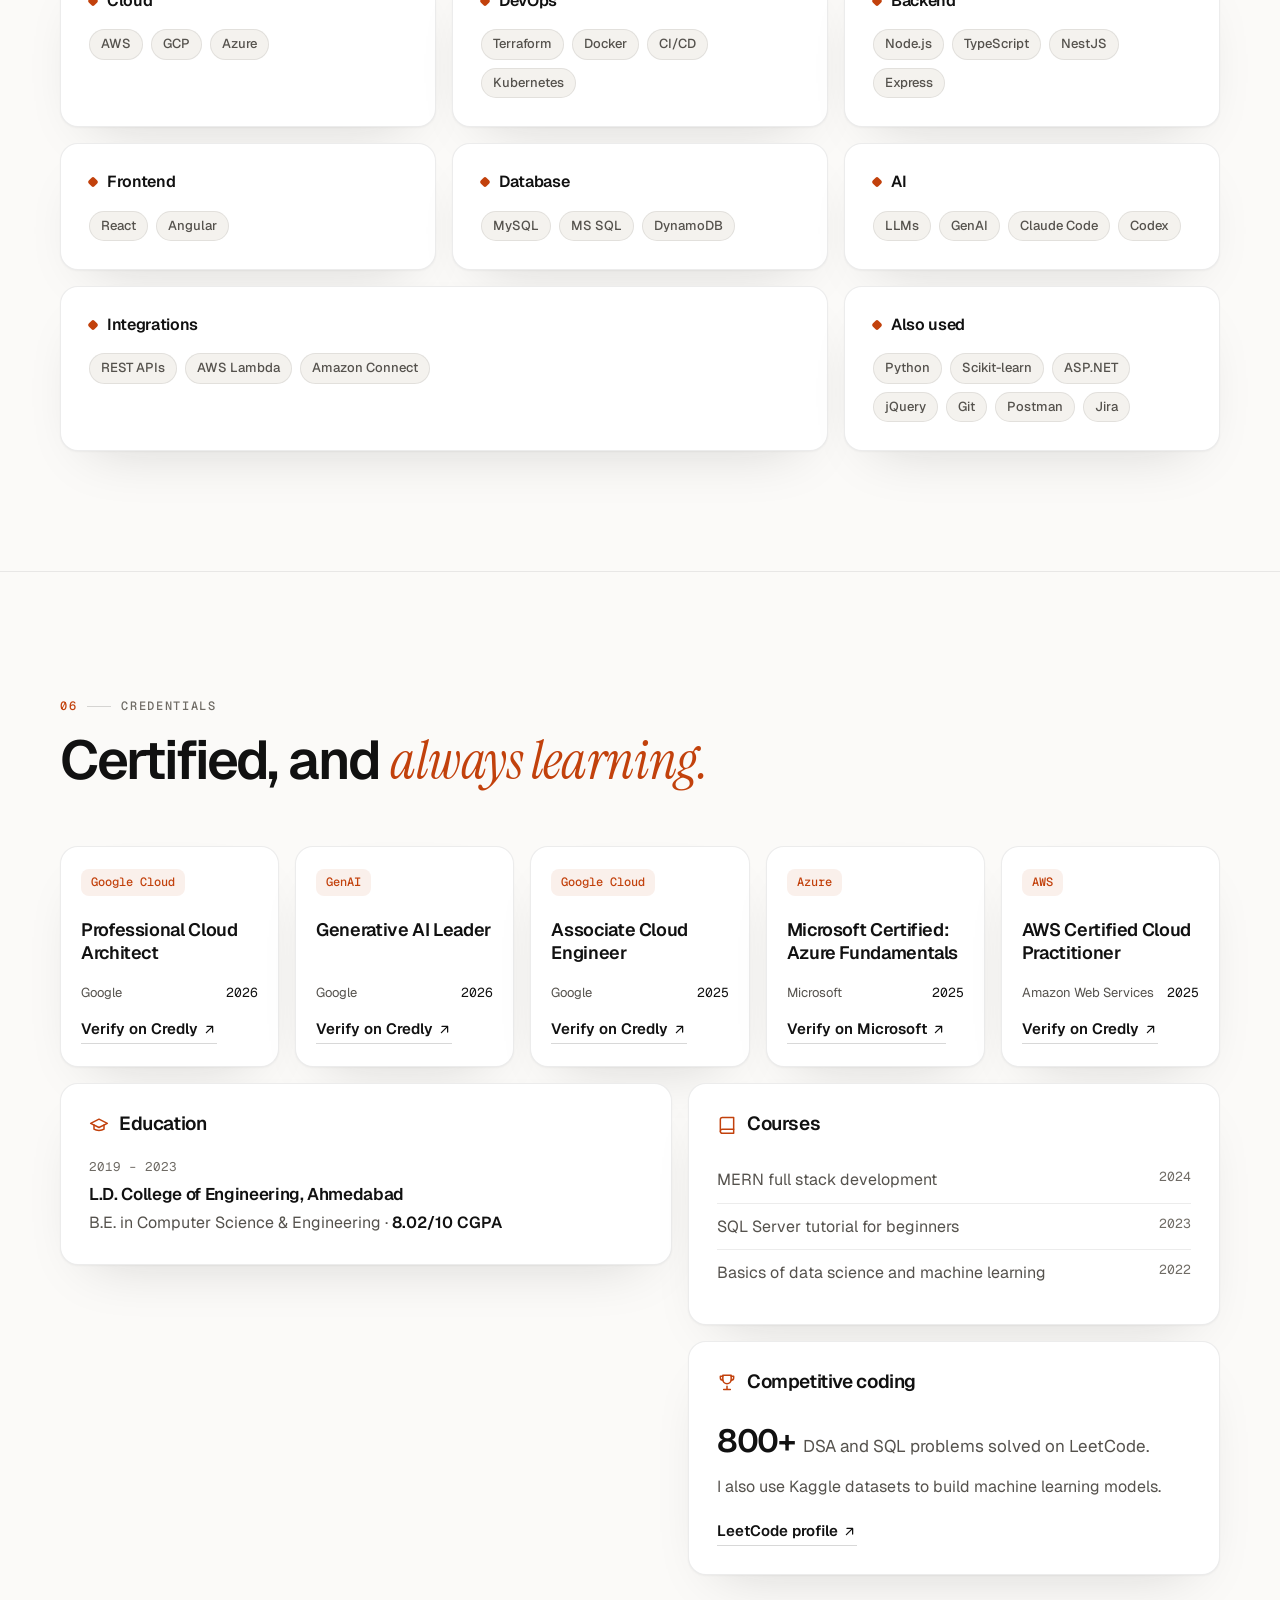
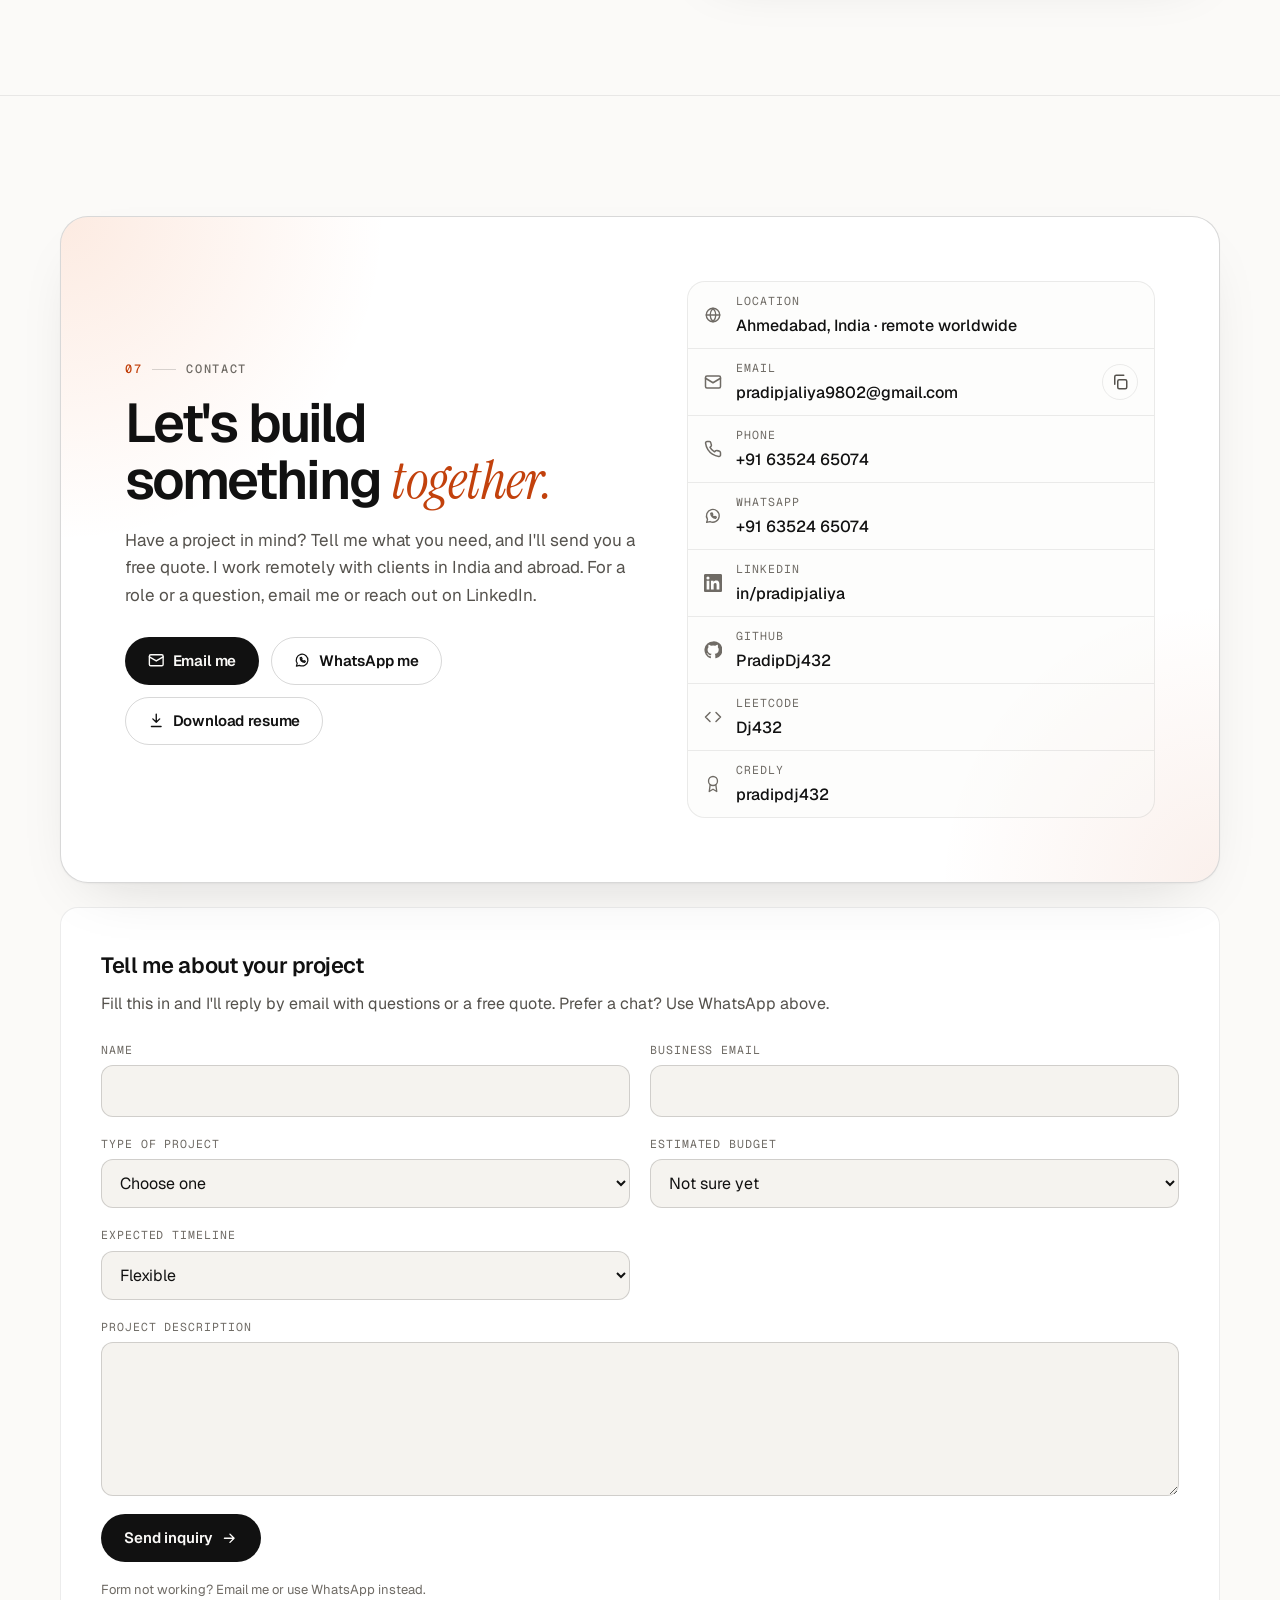
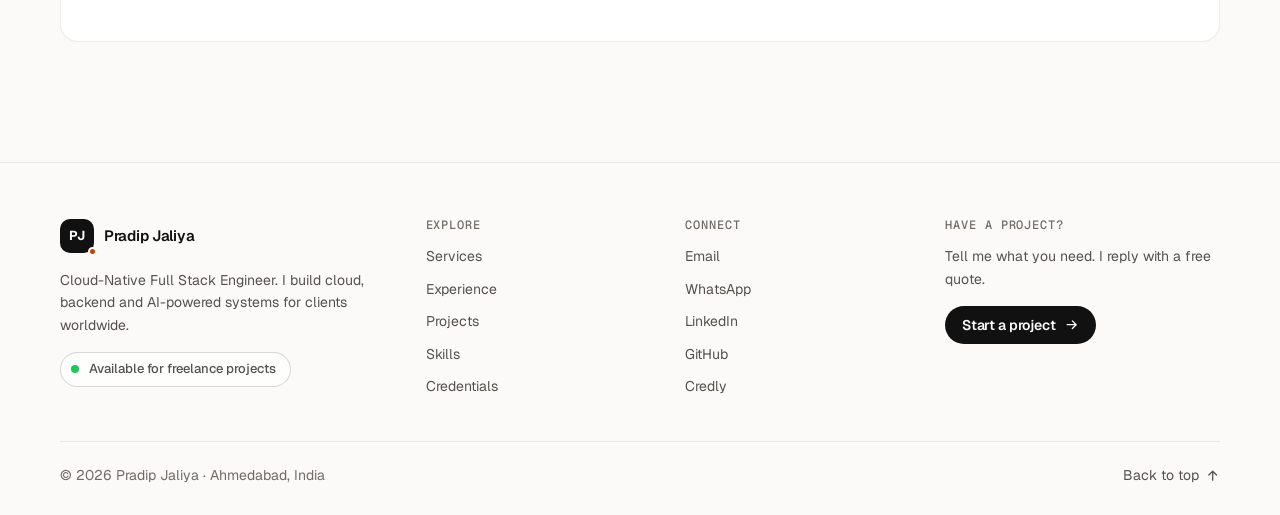
==== commit a9d9490d: "Rename service to Full Stack Development (D-021) Co-Authored-By: Claude Sonnet 5.5 <noreply@anthropi" ====
--- a/index.html
+++ b/index.html
@@ -226,8 +226,8 @@
           </article>
           <article class="card spotlight reveal">
             <span class="card-icon"><svg aria-hidden="true" class="icon"><use href="#i-layers"></use></svg></span>
-            <h3>Backend &amp; Full Stack Development</h3>
-            <ul class="points"><li>SaaS application development</li><li>REST API development</li><li>Admin dashboards</li><li>Database architecture</li><li>Third-party API integrations</li></ul>
+            <h3>Full Stack Development</h3>
+            <ul class="points"><li>Frontend, backend and database</li><li>SaaS application development</li><li>REST API development</li><li>Admin dashboards</li><li>Database architecture</li><li>Third-party API integrations</li></ul>
             <p class="service-proof"><span>You get</span>A working application, its source code and its deployment.</p>
             <ul class="tags tags-small"><li>Node.js</li><li>TypeScript</li><li>NestJS</li><li>React</li></ul>
           </article>
@@ -651,7 +651,7 @@
               <select id="inq-type" name="project_type" required>
                 <option value="">Choose one</option>
                 <option>AWS Cloud &amp; DevOps</option>
-                <option>Backend &amp; Full Stack Development</option>
+                <option>Full Stack Development (Frontend, Backend &amp; Database)</option>
                 <option>AI Integration &amp; Automation</option>
                 <option>Business Website</option>
                 <option>Not sure yet</option>
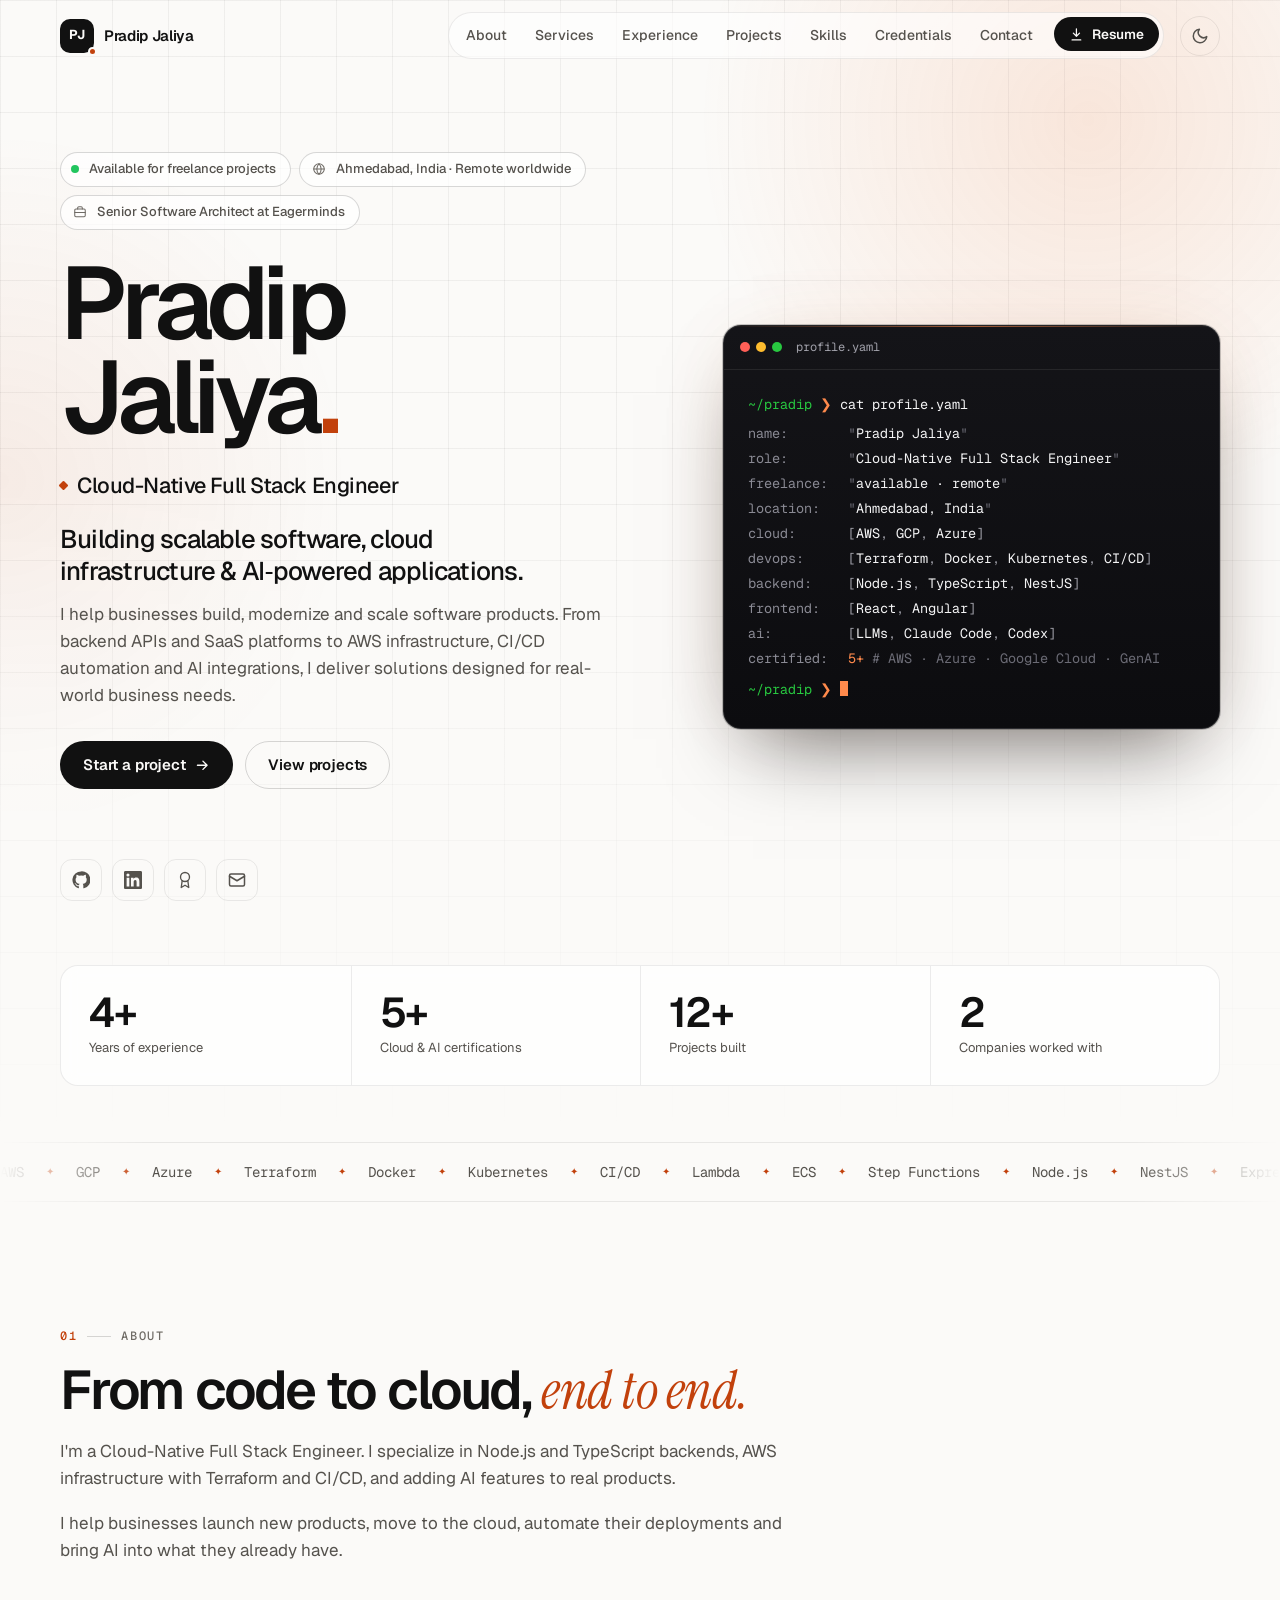
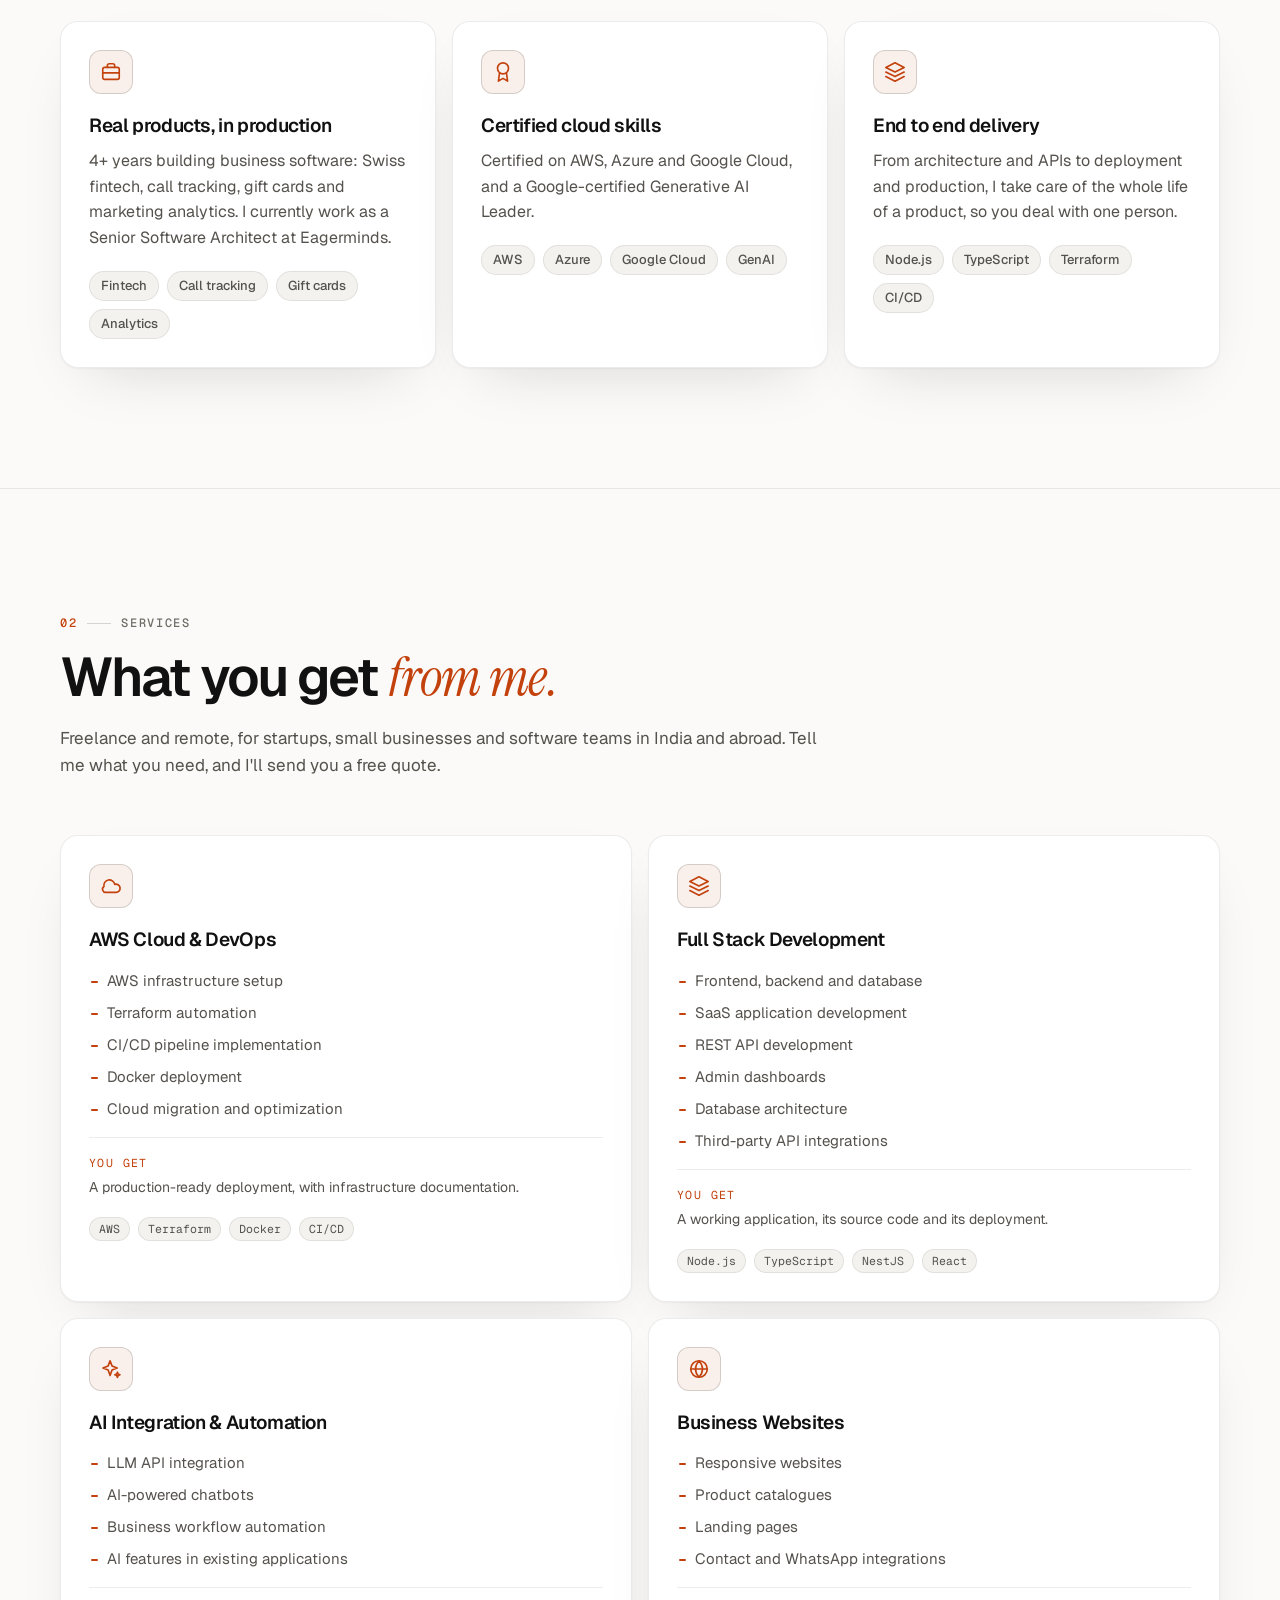
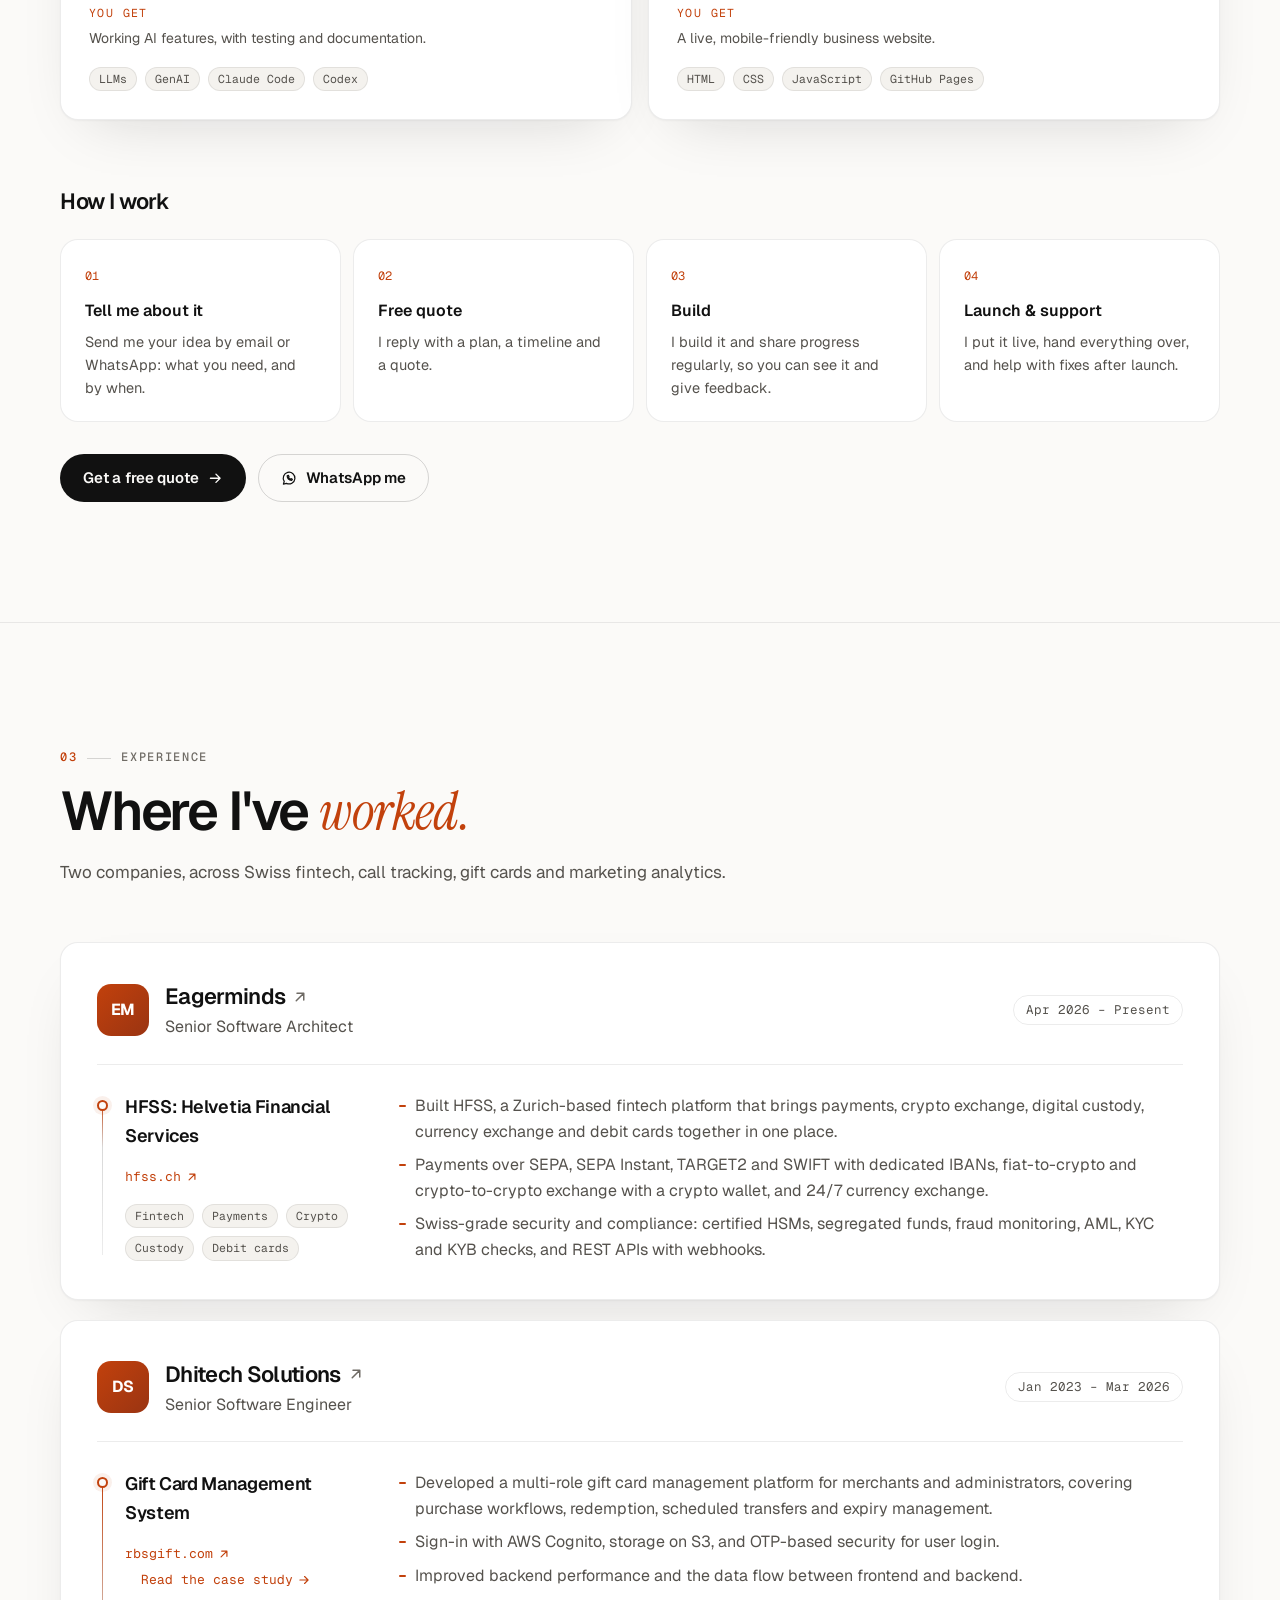
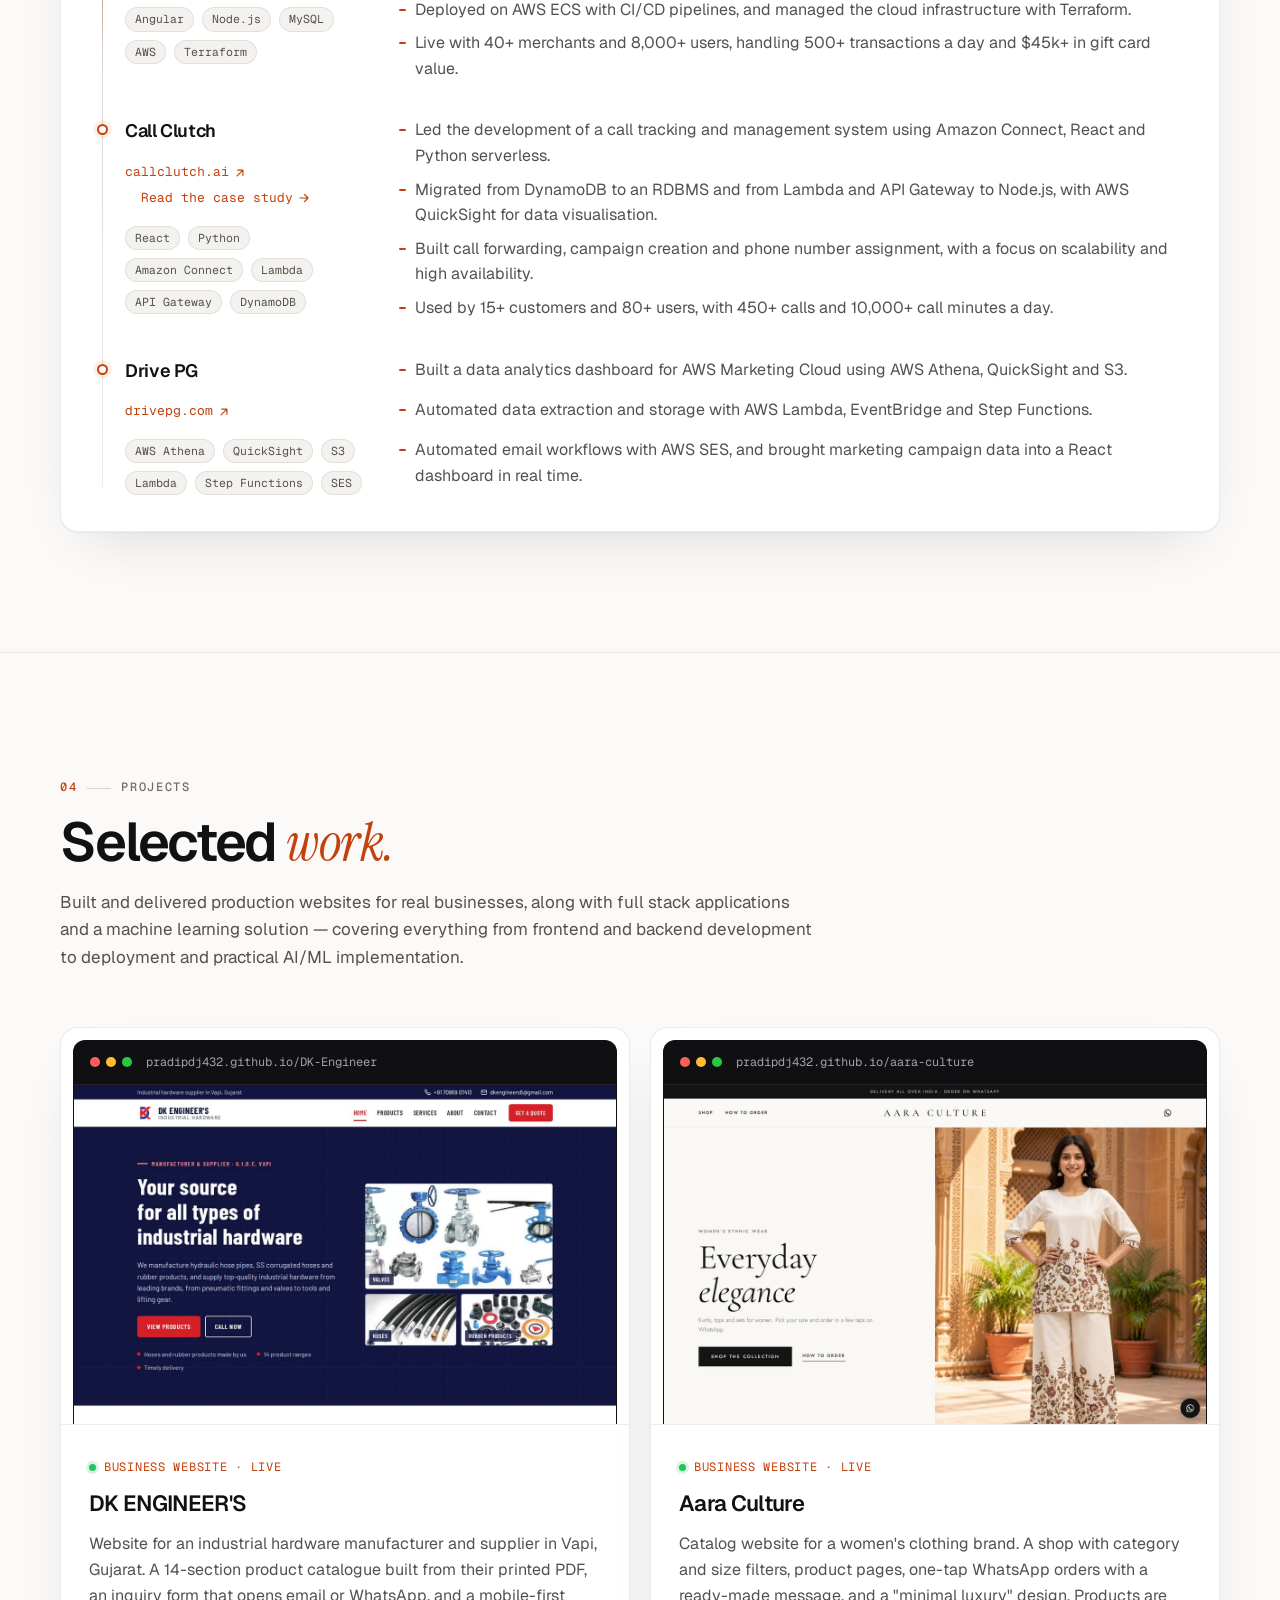
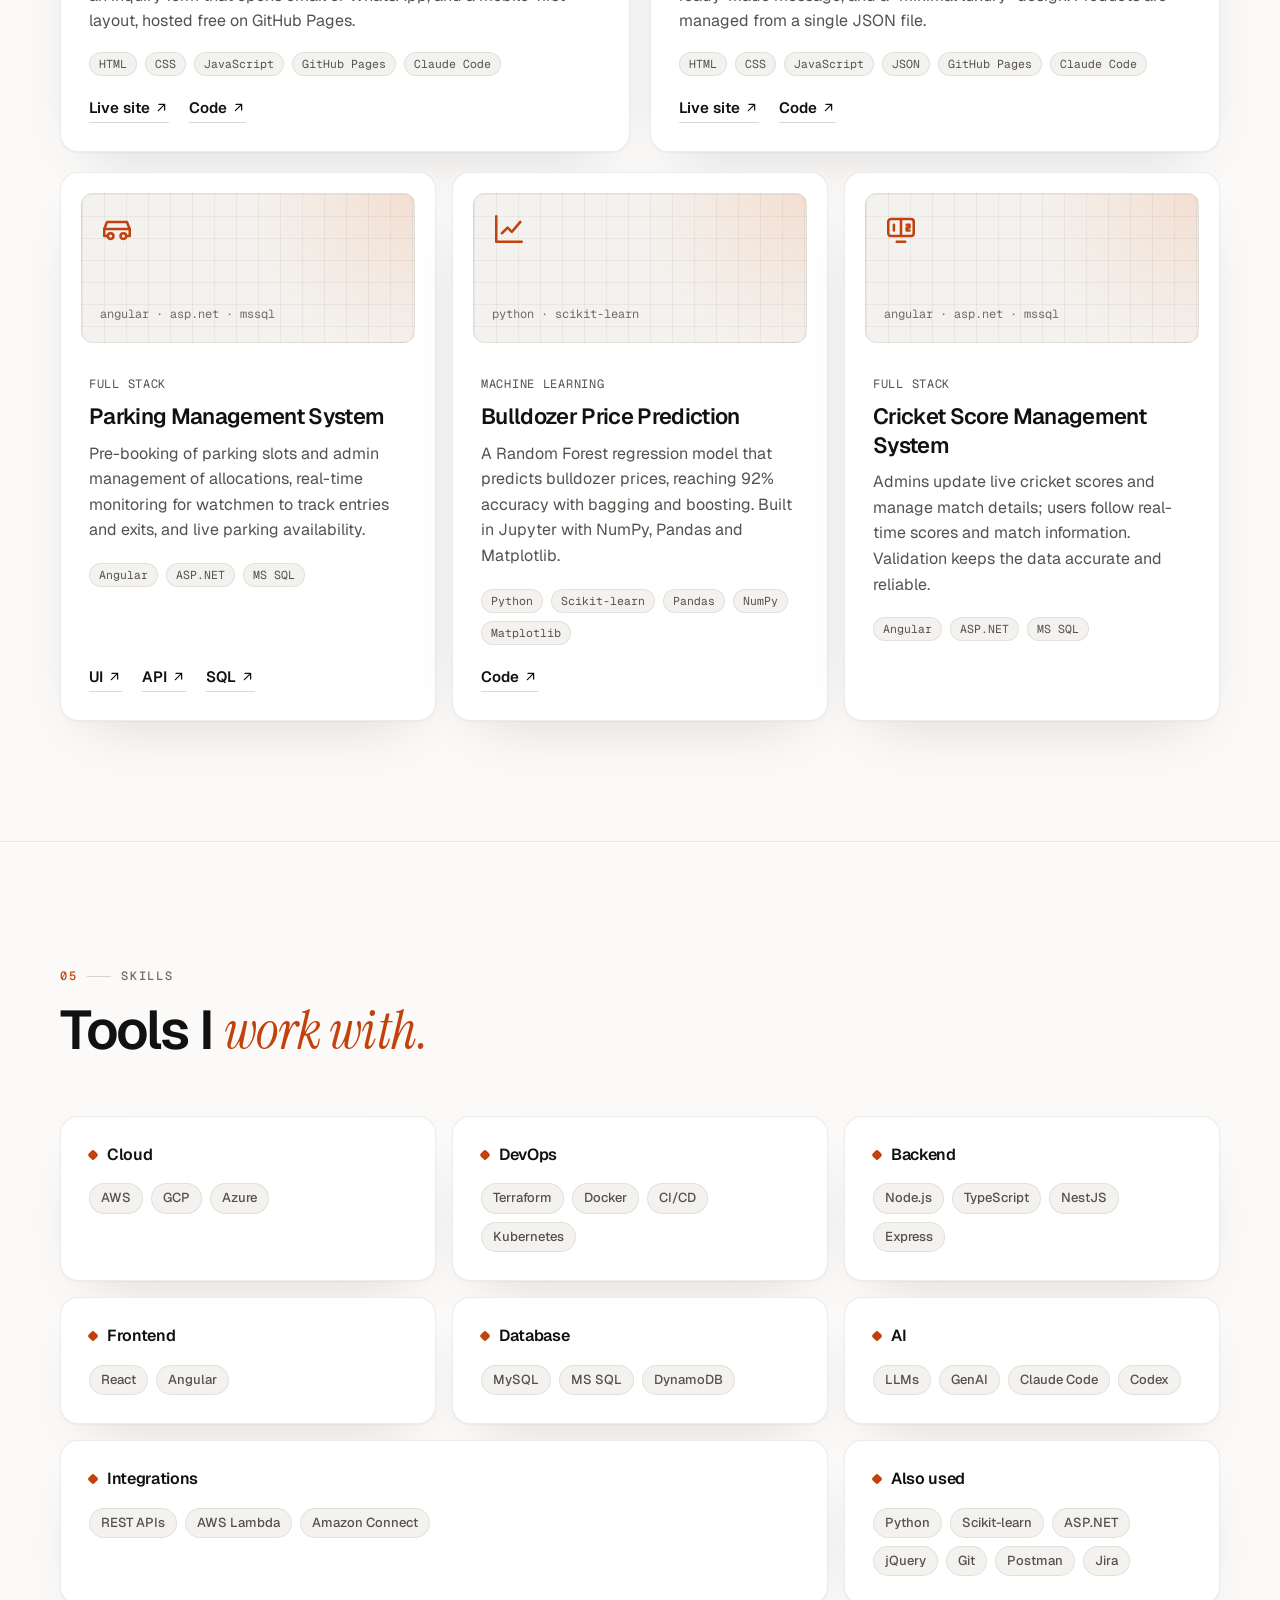
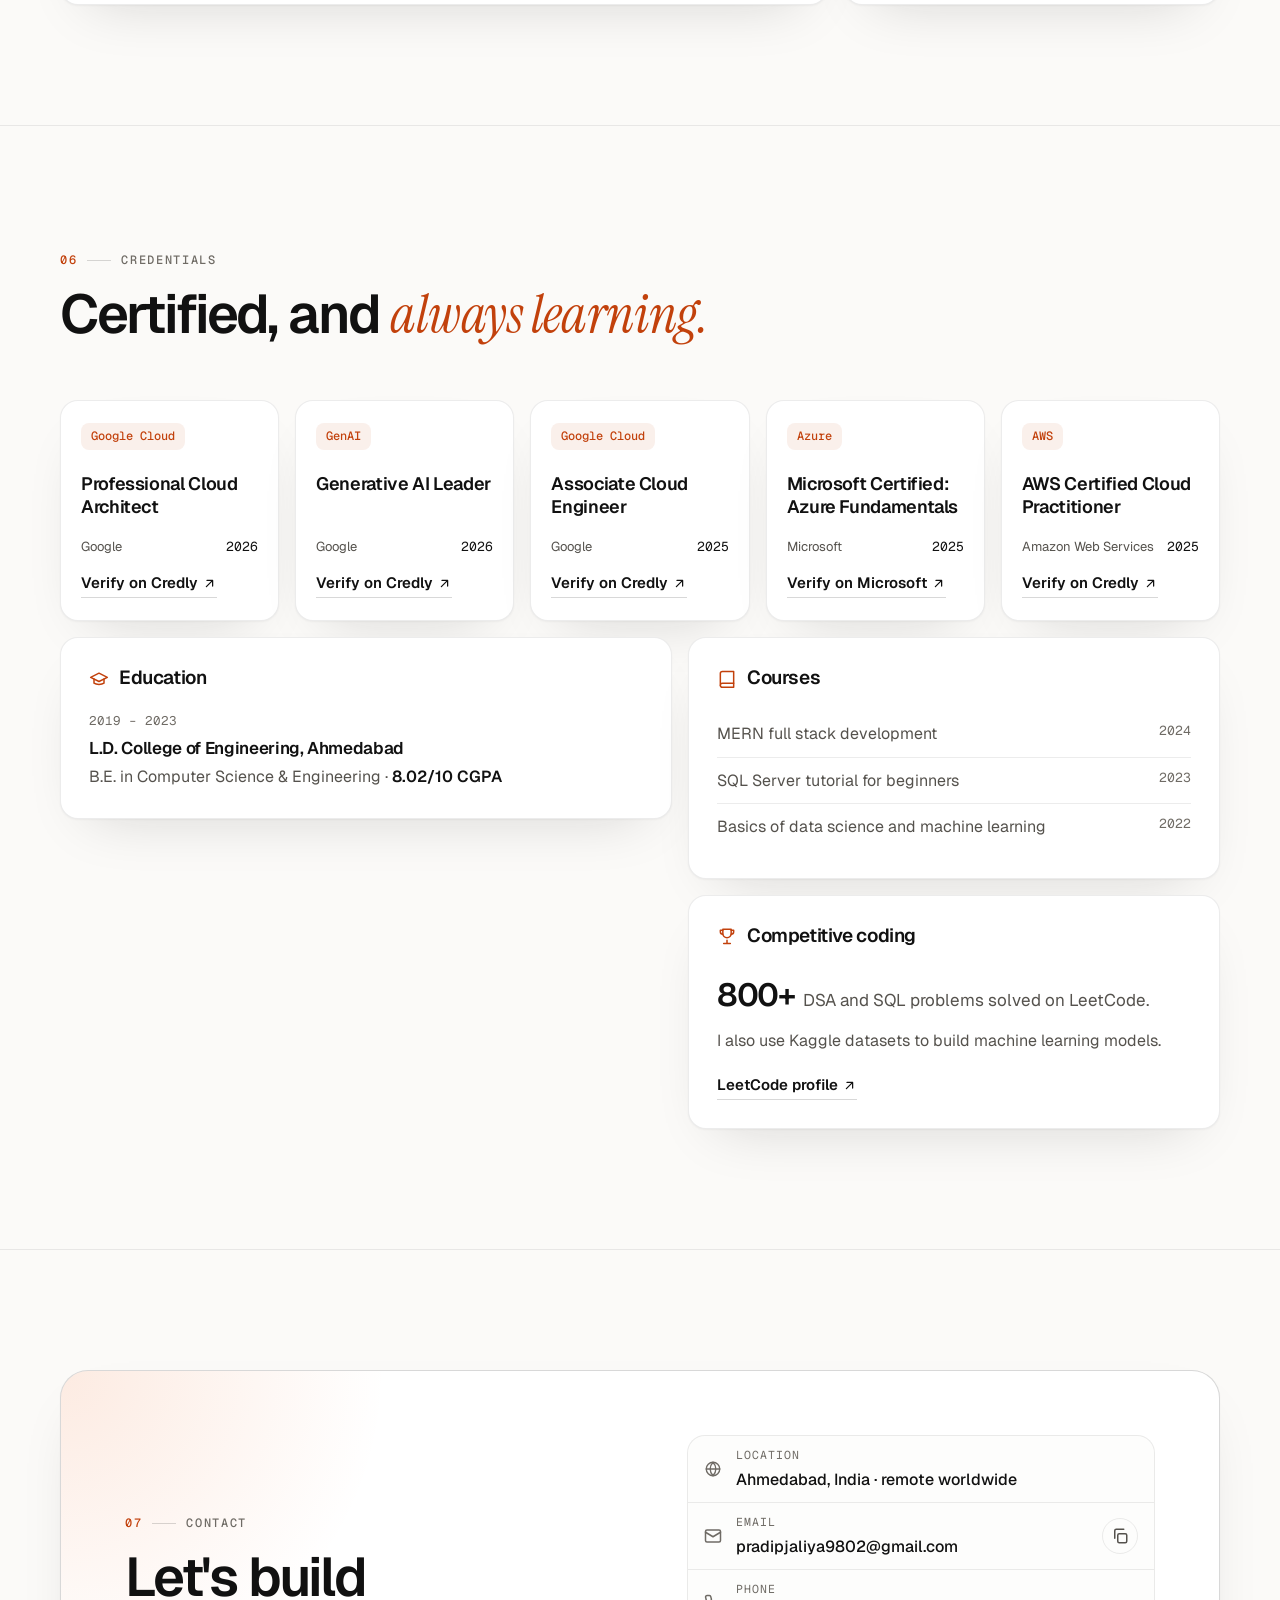
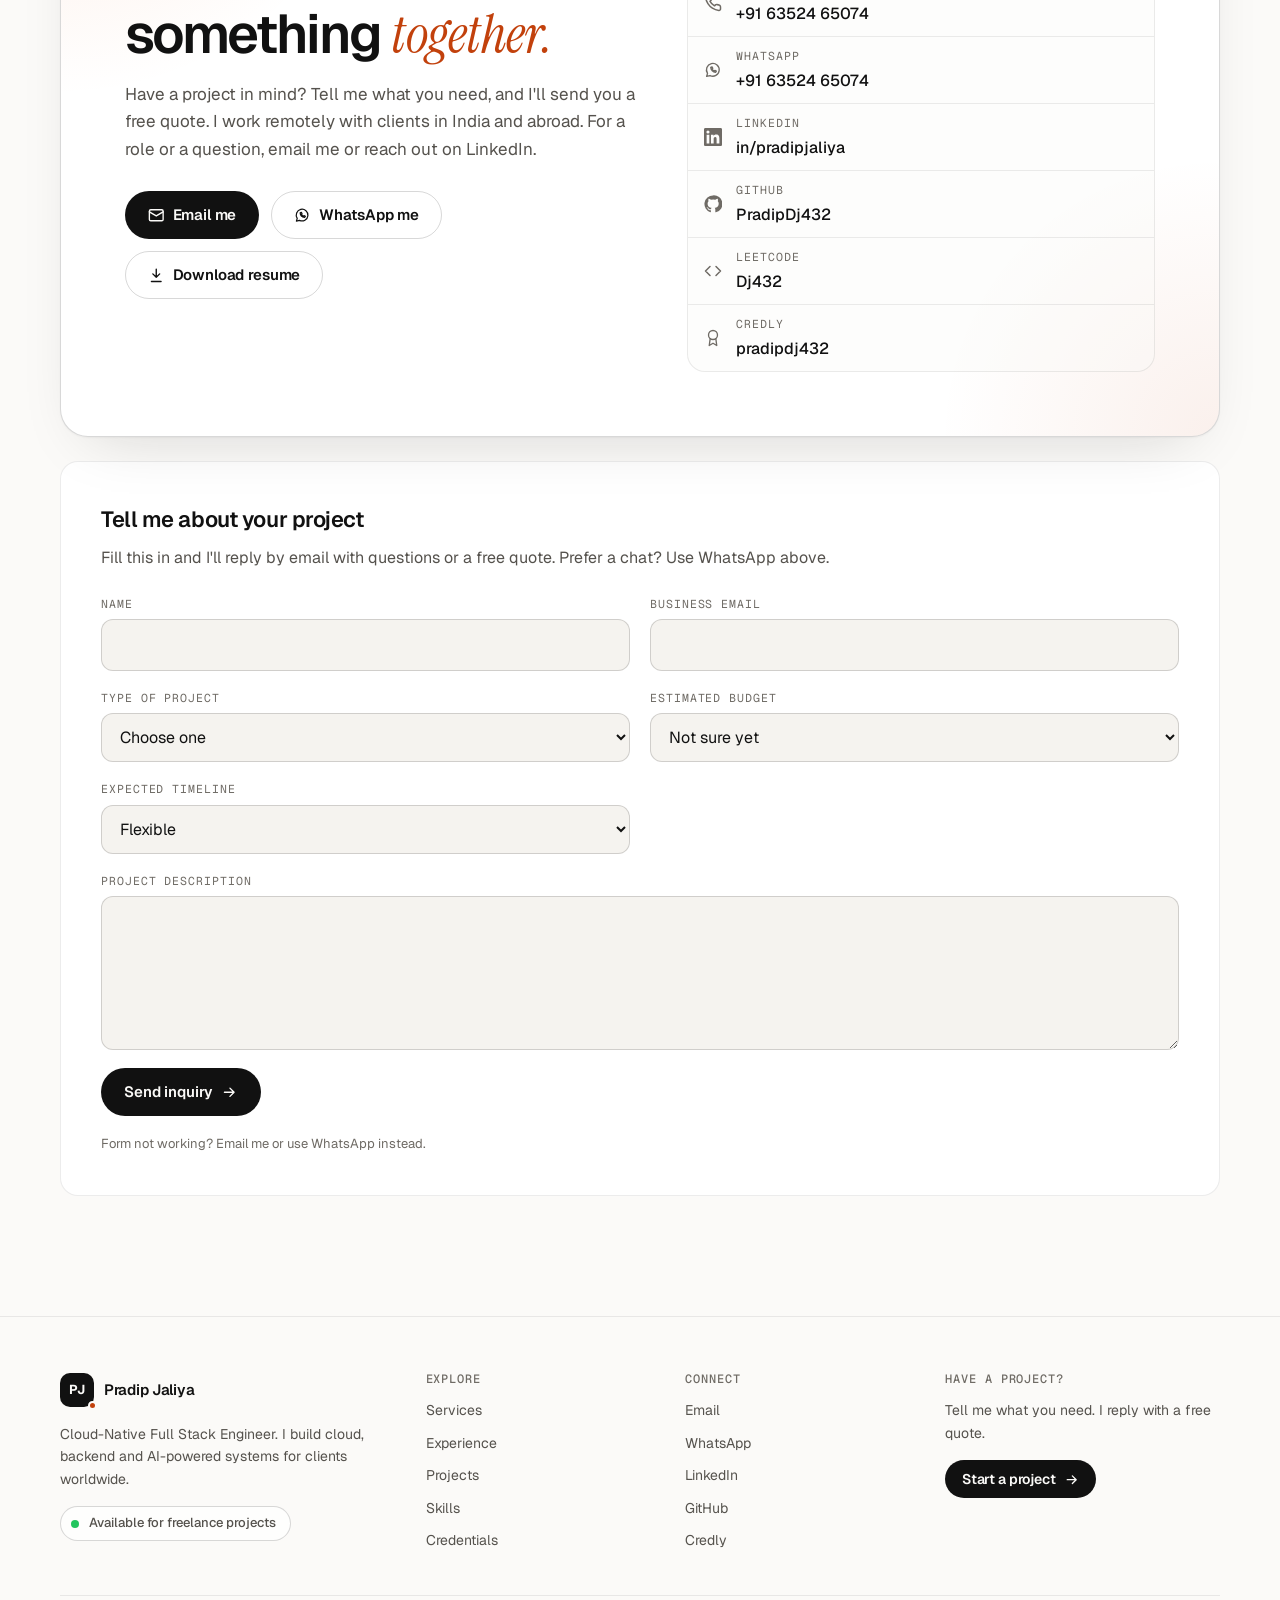
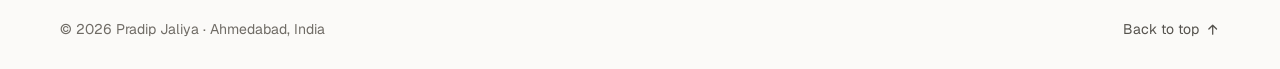
==== commit 459940d2: "Remove Optimum, use the new resume (D-022) Co-Authored-By: Claude Sonnet 5.5 <noreply@anthropic.com>" ====
--- a/index.html
+++ b/index.html
@@ -163,7 +163,7 @@
           <div><dt>Years of experience</dt><dd>4+</dd></div>
           <div><dt>Cloud &amp; AI certifications</dt><dd>5+</dd></div>
           <div><dt>Projects built</dt><dd>12+</dd></div>
-          <div><dt>Companies worked with</dt><dd>3</dd></div>
+          <div><dt>Companies worked with</dt><dd>2</dd></div>
         </dl>
       </div>
 
@@ -188,7 +188,7 @@
           <article class="card spotlight reveal">
             <span class="card-icon"><svg aria-hidden="true" class="icon"><use href="#i-briefcase"></use></svg></span>
             <h3>Real products, in production</h3>
-            <p>4+ years building business software: Swiss fintech, call tracking, gift cards, marketing analytics and mutual funds. I currently work as a Senior Software Architect at Eagerminds.</p>
+            <p>4+ years building business software: Swiss fintech, call tracking, gift cards and marketing analytics. I currently work as a Senior Software Architect at Eagerminds.</p>
             <ul class="tags"><li>Fintech</li><li>Call tracking</li><li>Gift cards</li><li>Analytics</li></ul>
           </article>
           <article class="card spotlight reveal">
@@ -268,7 +268,7 @@
         <header class="section-head reveal">
           <p class="eyebrow"><span>03</span>Experience</p>
           <h2 id="experience-title">Where I've <em>worked.</em></h2>
-          <p class="section-lede">Three companies, across Swiss fintech, call tracking, gift cards, marketing analytics and mutual funds.</p>
+          <p class="section-lede">Two companies, across Swiss fintech, call tracking, gift cards and marketing analytics.</p>
         </header>
 
         <div class="jobs">
@@ -303,7 +303,7 @@
                 <h3><a class="job-link" href="https://dhitech.solutions/" target="_blank" rel="noopener">Dhitech Solutions<svg aria-hidden="true" class="icon"><use href="#i-arrow-up-right"></use></svg></a></h3>
                 <p class="job-role">Senior Software Engineer</p>
               </div>
-              <p class="job-dates"><time datetime="2024-07">Jul 2024</time> – <time datetime="2026-03">Mar 2026</time></p>
+              <p class="job-dates"><time datetime="2023-01">Jan 2023</time> – <time datetime="2026-03">Mar 2026</time></p>
             </header>
 
             <ol class="timeline">
@@ -316,7 +316,7 @@
                   <li>Sign-in with AWS Cognito, storage on S3, and OTP-based security for user login.</li>
                   <li>Improved backend performance and the data flow between frontend and backend.</li>
                   <li>Deployed on AWS ECS with CI/CD pipelines, and managed the cloud infrastructure with Terraform.</li>
-                  <li>Live with 40+ merchants and 8,000+ users, handling 500+ transactions a day.</li>
+                  <li>Live with 40+ merchants and 8,000+ users, handling 500+ transactions a day and $45k+ in gift card value.</li>
                 </ul>
               </li>
               <li class="timeline-item">
@@ -327,7 +327,7 @@
                   <li>Led the development of a call tracking and management system using Amazon Connect, React and Python serverless.</li>
                   <li>Migrated from DynamoDB to an RDBMS and from Lambda and API Gateway to Node.js, with AWS QuickSight for data visualisation.</li>
                   <li>Built call forwarding, campaign creation and phone number assignment, with a focus on scalability and high availability.</li>
-                  <li>Used by 15 customers and 80+ users, with 450+ calls a day.</li>
+                  <li>Used by 15+ customers and 80+ users, with 450+ calls and 10,000+ call minutes a day.</li>
                 </ul>
               </li>
               <li class="timeline-item">
@@ -338,31 +338,6 @@
                   <li>Built a data analytics dashboard for AWS Marketing Cloud using AWS Athena, QuickSight and S3.</li>
                   <li>Automated data extraction and storage with AWS Lambda, EventBridge and Step Functions.</li>
                   <li>Automated email workflows with AWS SES, and brought marketing campaign data into a React dashboard in real time.</li>
-                </ul>
-              </li>
-            </ol>
-          </article>
-
-          <article class="job reveal">
-            <header class="job-head">
-              <span class="job-mark" aria-hidden="true">OF</span>
-              <div>
-                <h3><a class="job-link" href="https://www.optimumfintech.com/" target="_blank" rel="noopener">Optimum Financial Solutions<svg aria-hidden="true" class="icon"><use href="#i-arrow-up-right"></use></svg></a></h3>
-                <p class="job-role">Junior Software Developer &amp; Intern</p>
-              </div>
-              <p class="job-dates"><time datetime="2023-03">Mar 2023</time> – <time datetime="2024-06">Jun 2024</time></p>
-            </header>
-
-            <ol class="timeline">
-              <li class="timeline-item">
-                <h4>JM Financial Mutual Fund</h4>
-                <p class="item-link"><a href="https://www.jmfinancialmf.com/" target="_blank" rel="noopener">jmfinancialmf.com<svg aria-hidden="true" class="icon"><use href="#i-arrow-up-right"></use></svg></a></p>
-                <ul class="tags tags-small"><li>Angular</li><li>ASP.NET</li><li>MS SQL</li><li>Microservices</li></ul>
-                <ul class="points">
-                  <li>Trained in Angular, the ASP.NET Framework and MS SQL, then applied them to a real-time mutual fund application.</li>
-                  <li>Developed, tested and maintained the application with Angular, ASP.NET and MS SQL: microservice APIs, database management and data binding for smooth data sync.</li>
-                  <li>Built modules for single sign-on (SSO), schedulers, bulk insertion, brokerage calculations and report generation.</li>
-                  <li>Integrated microservice APIs and improved data synchronisation for faster processing and reporting.</li>
                 </ul>
               </li>
             </ol>
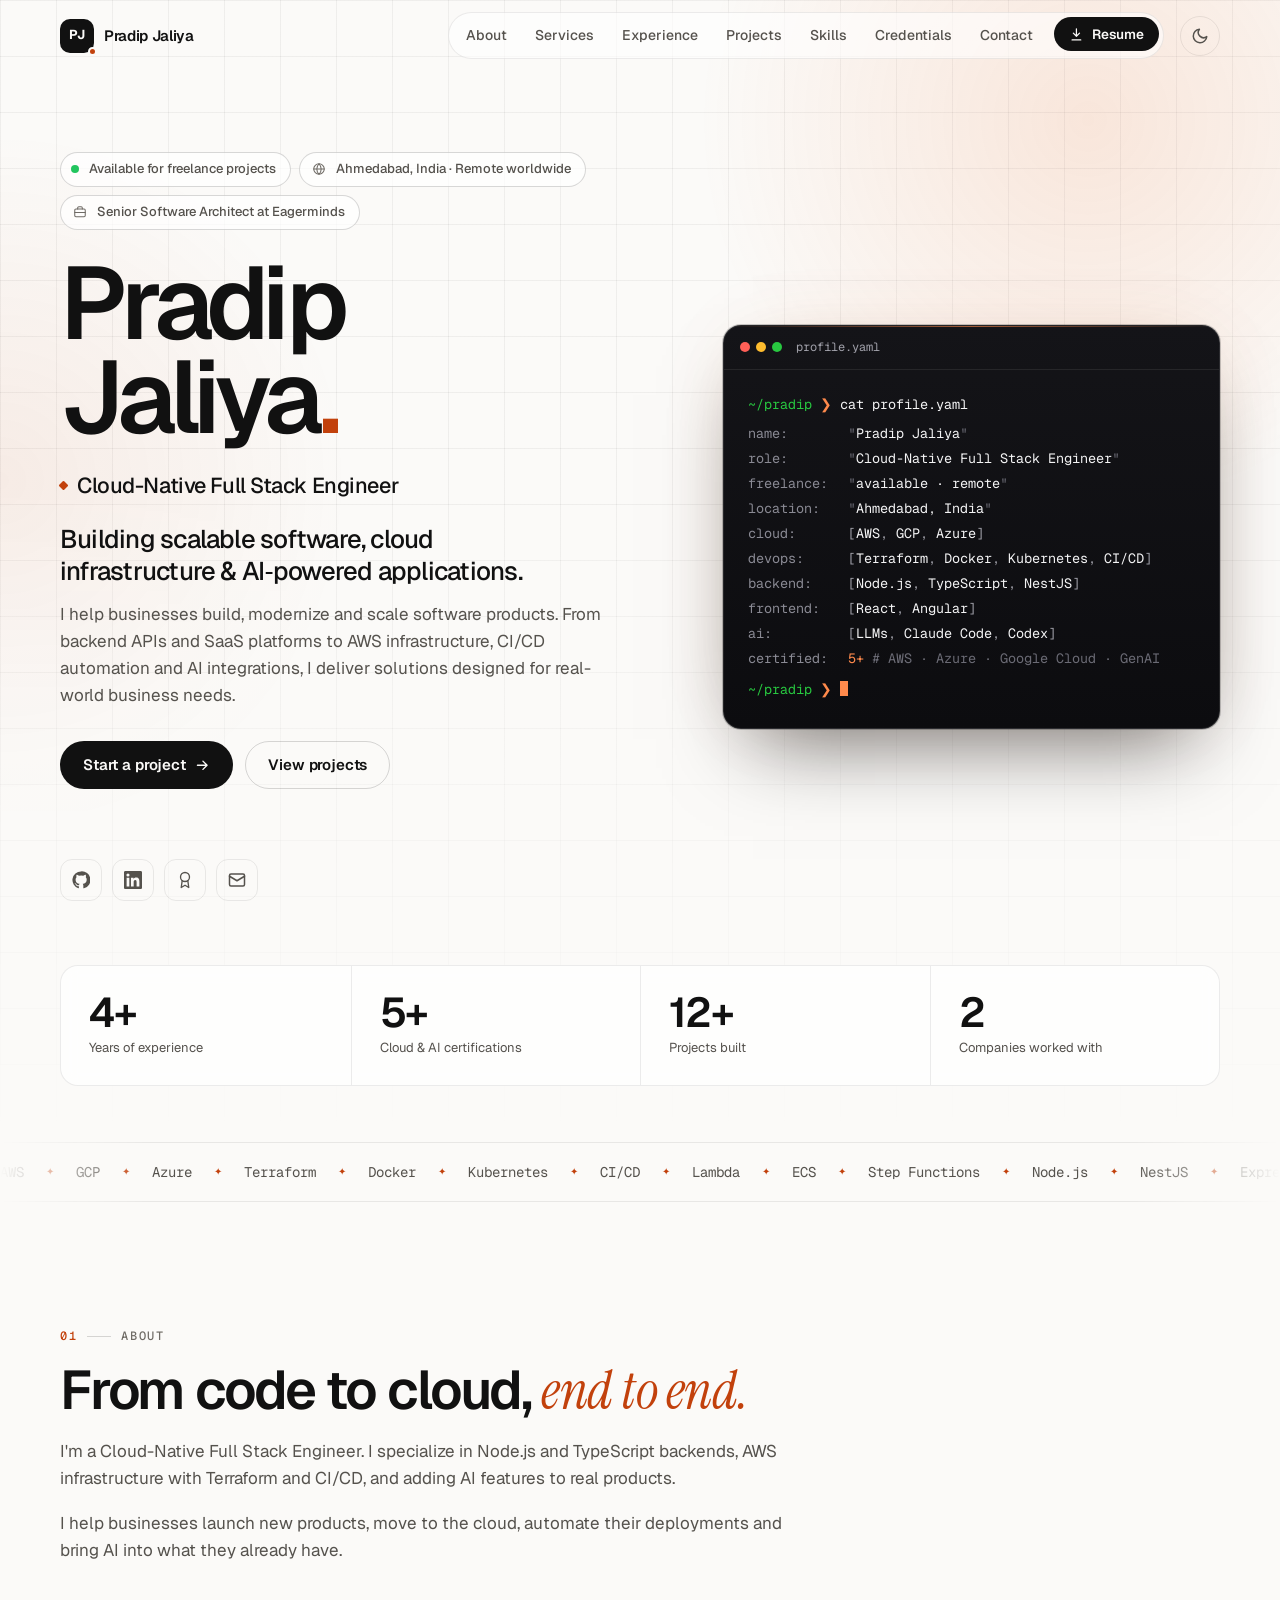
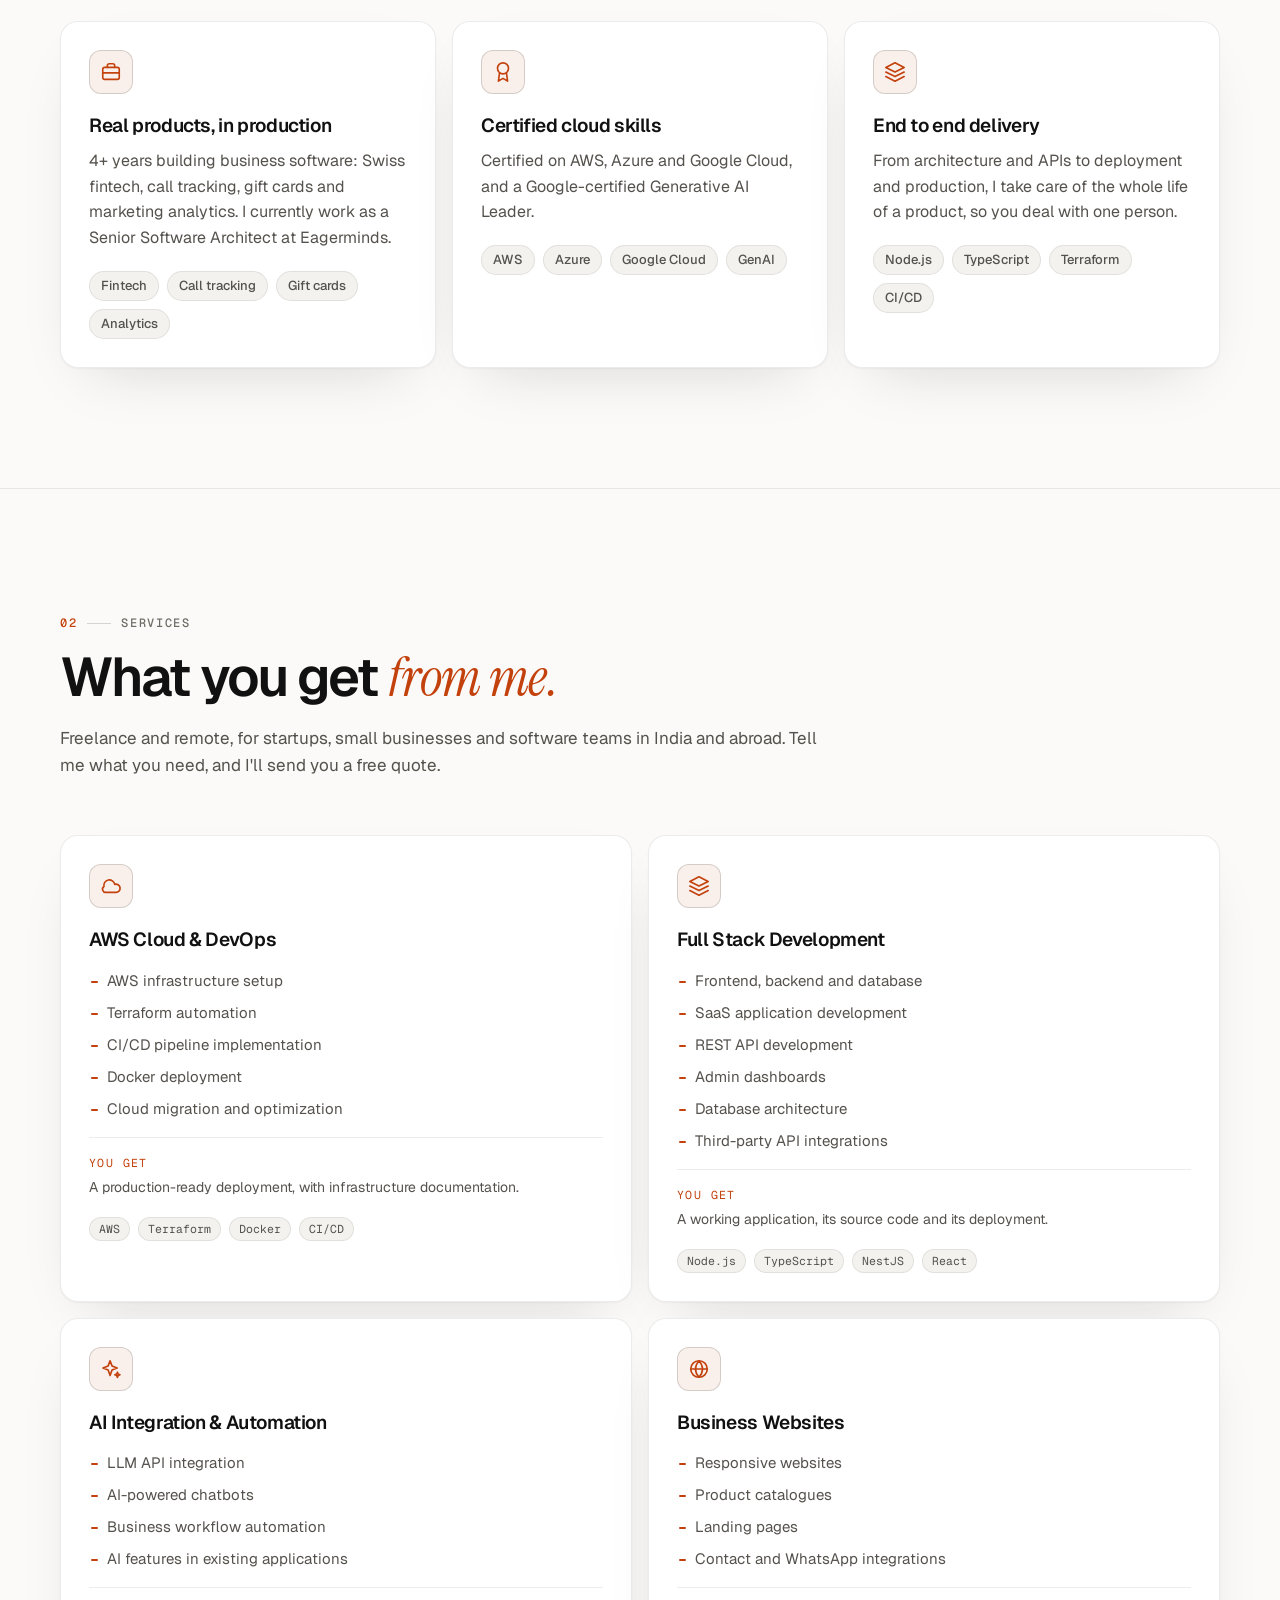
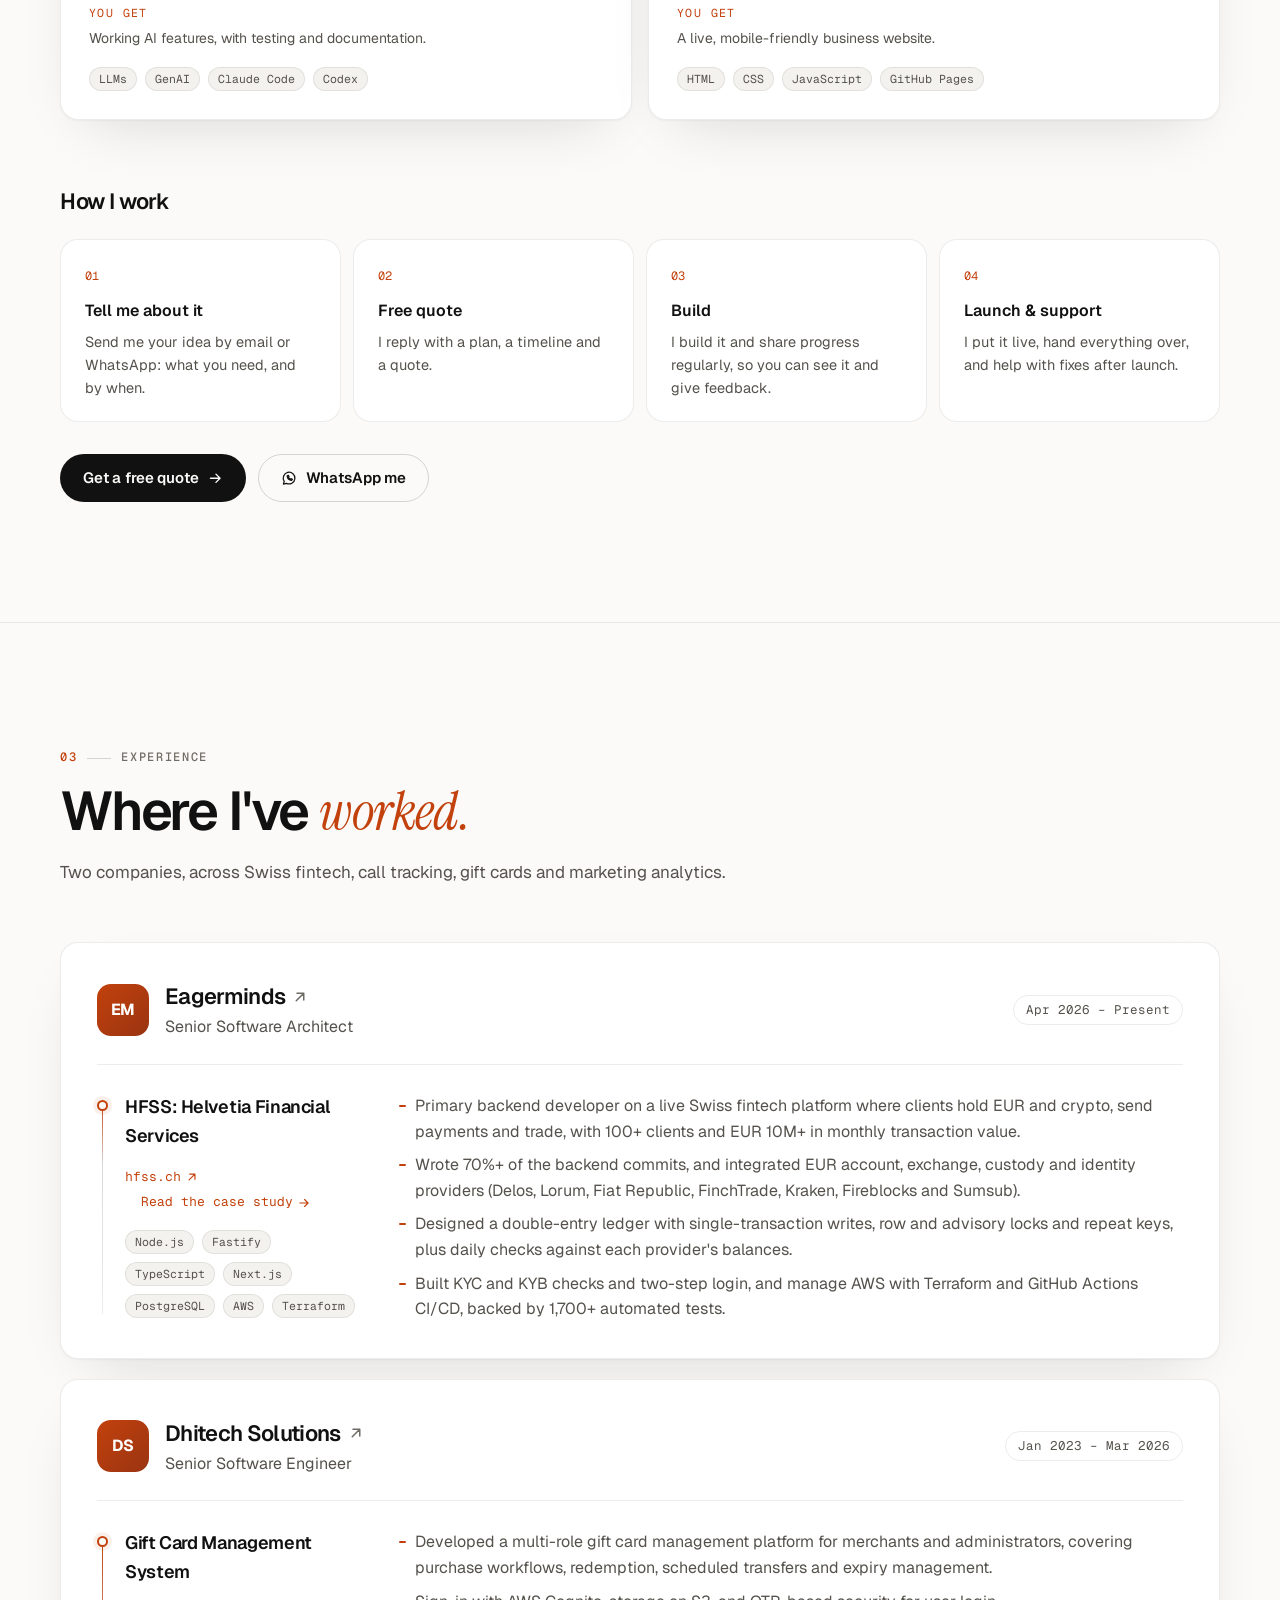
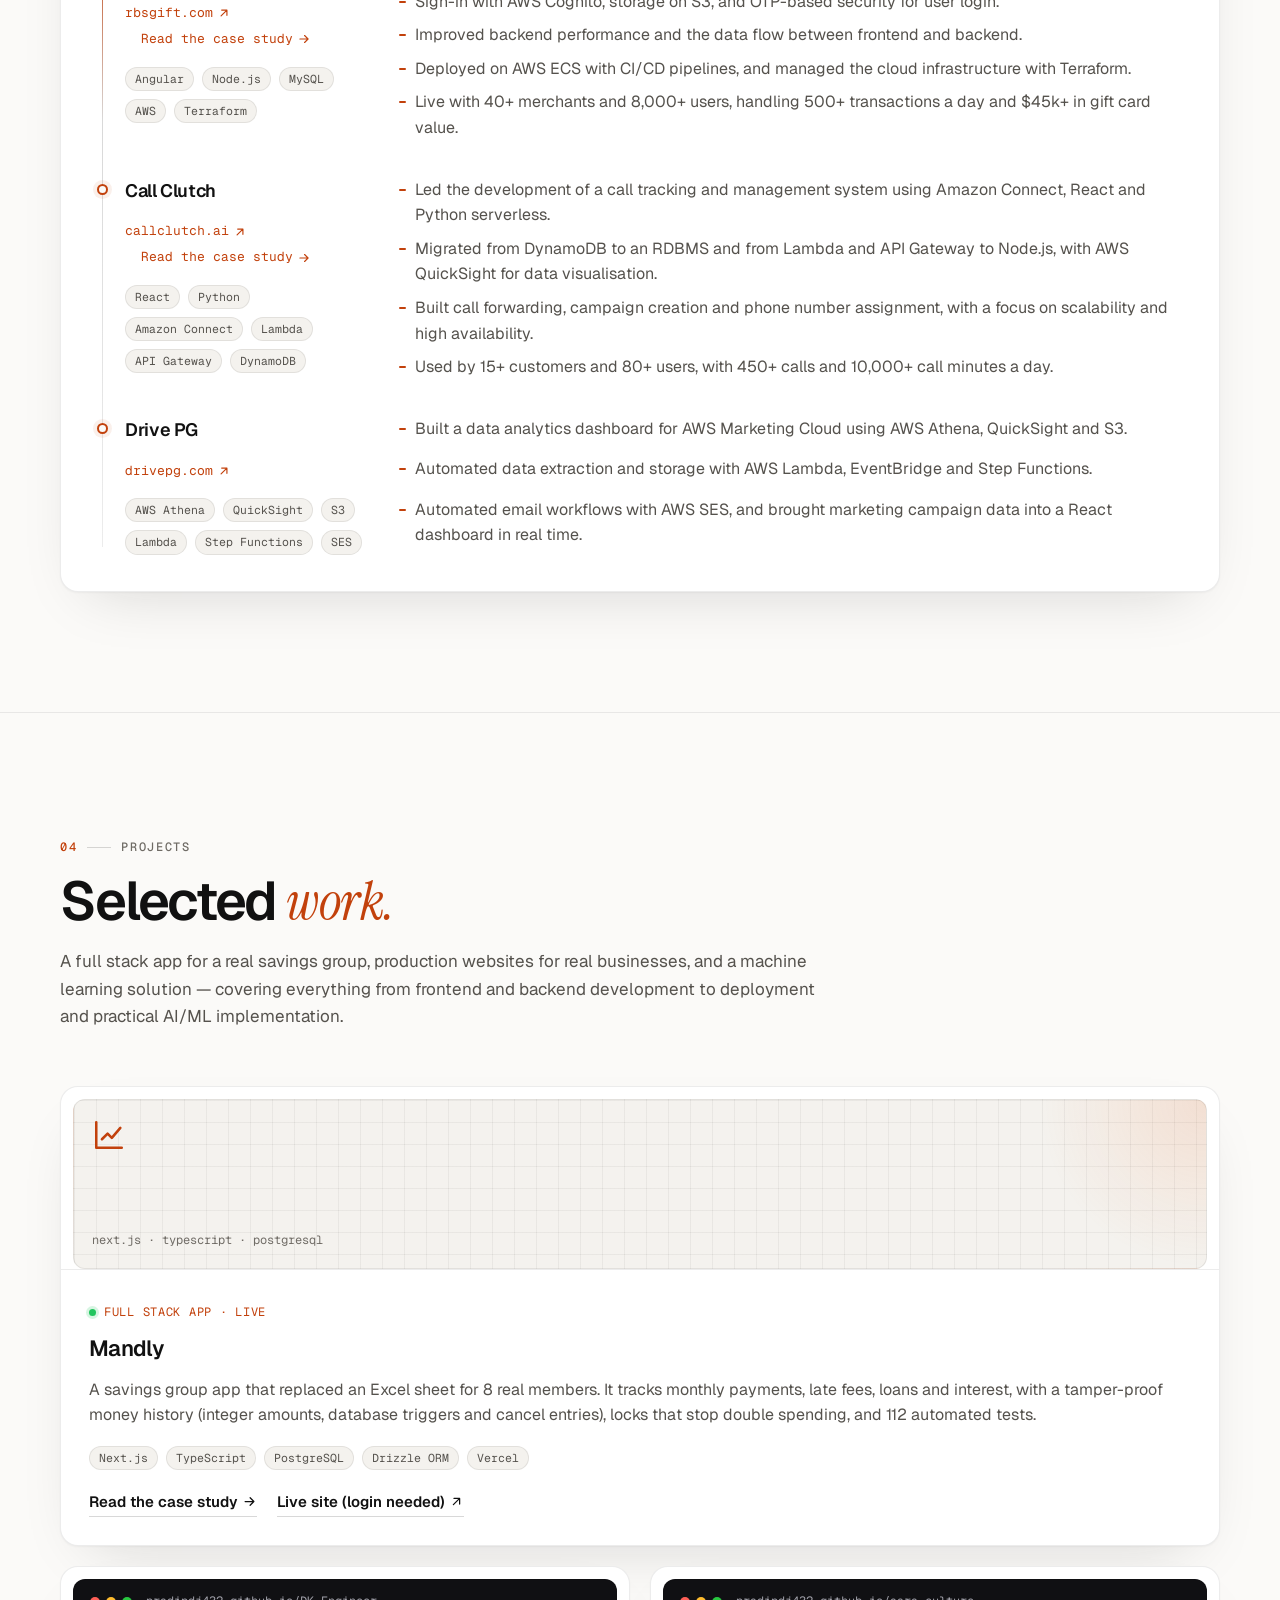
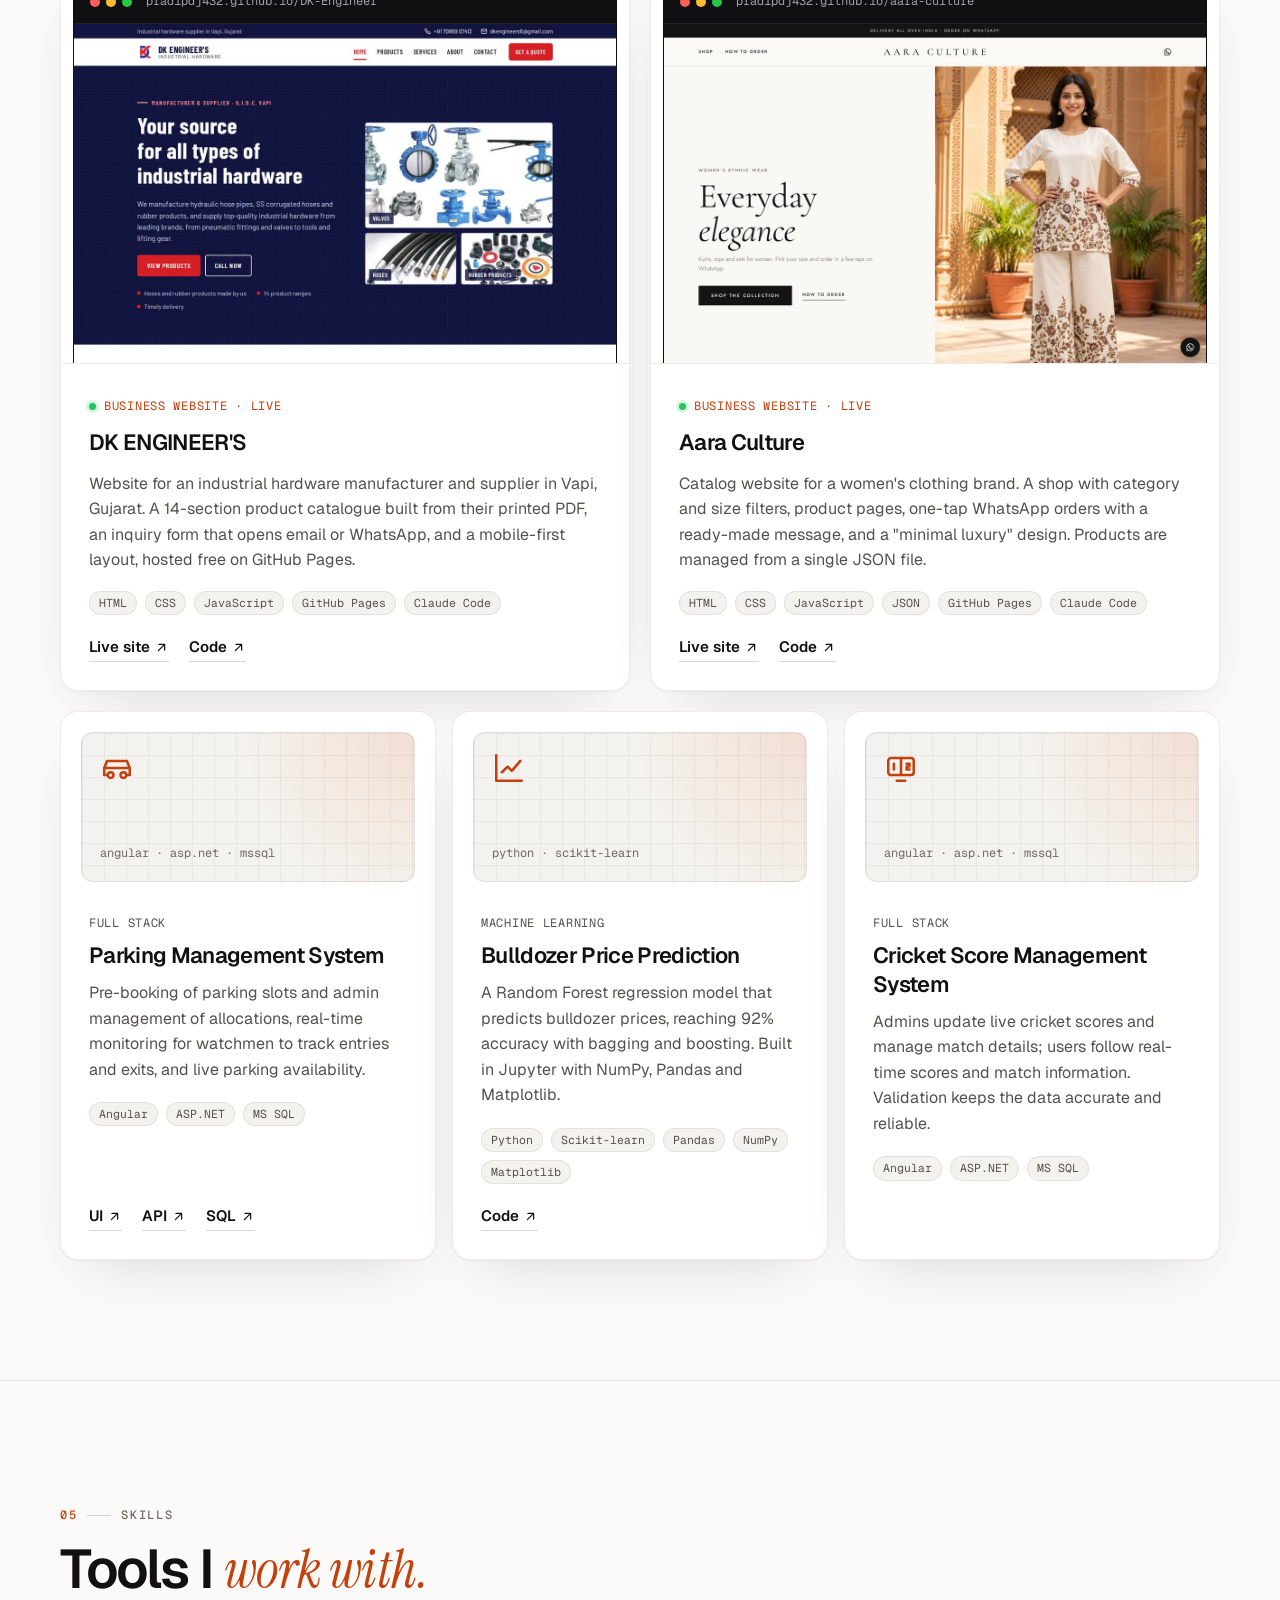
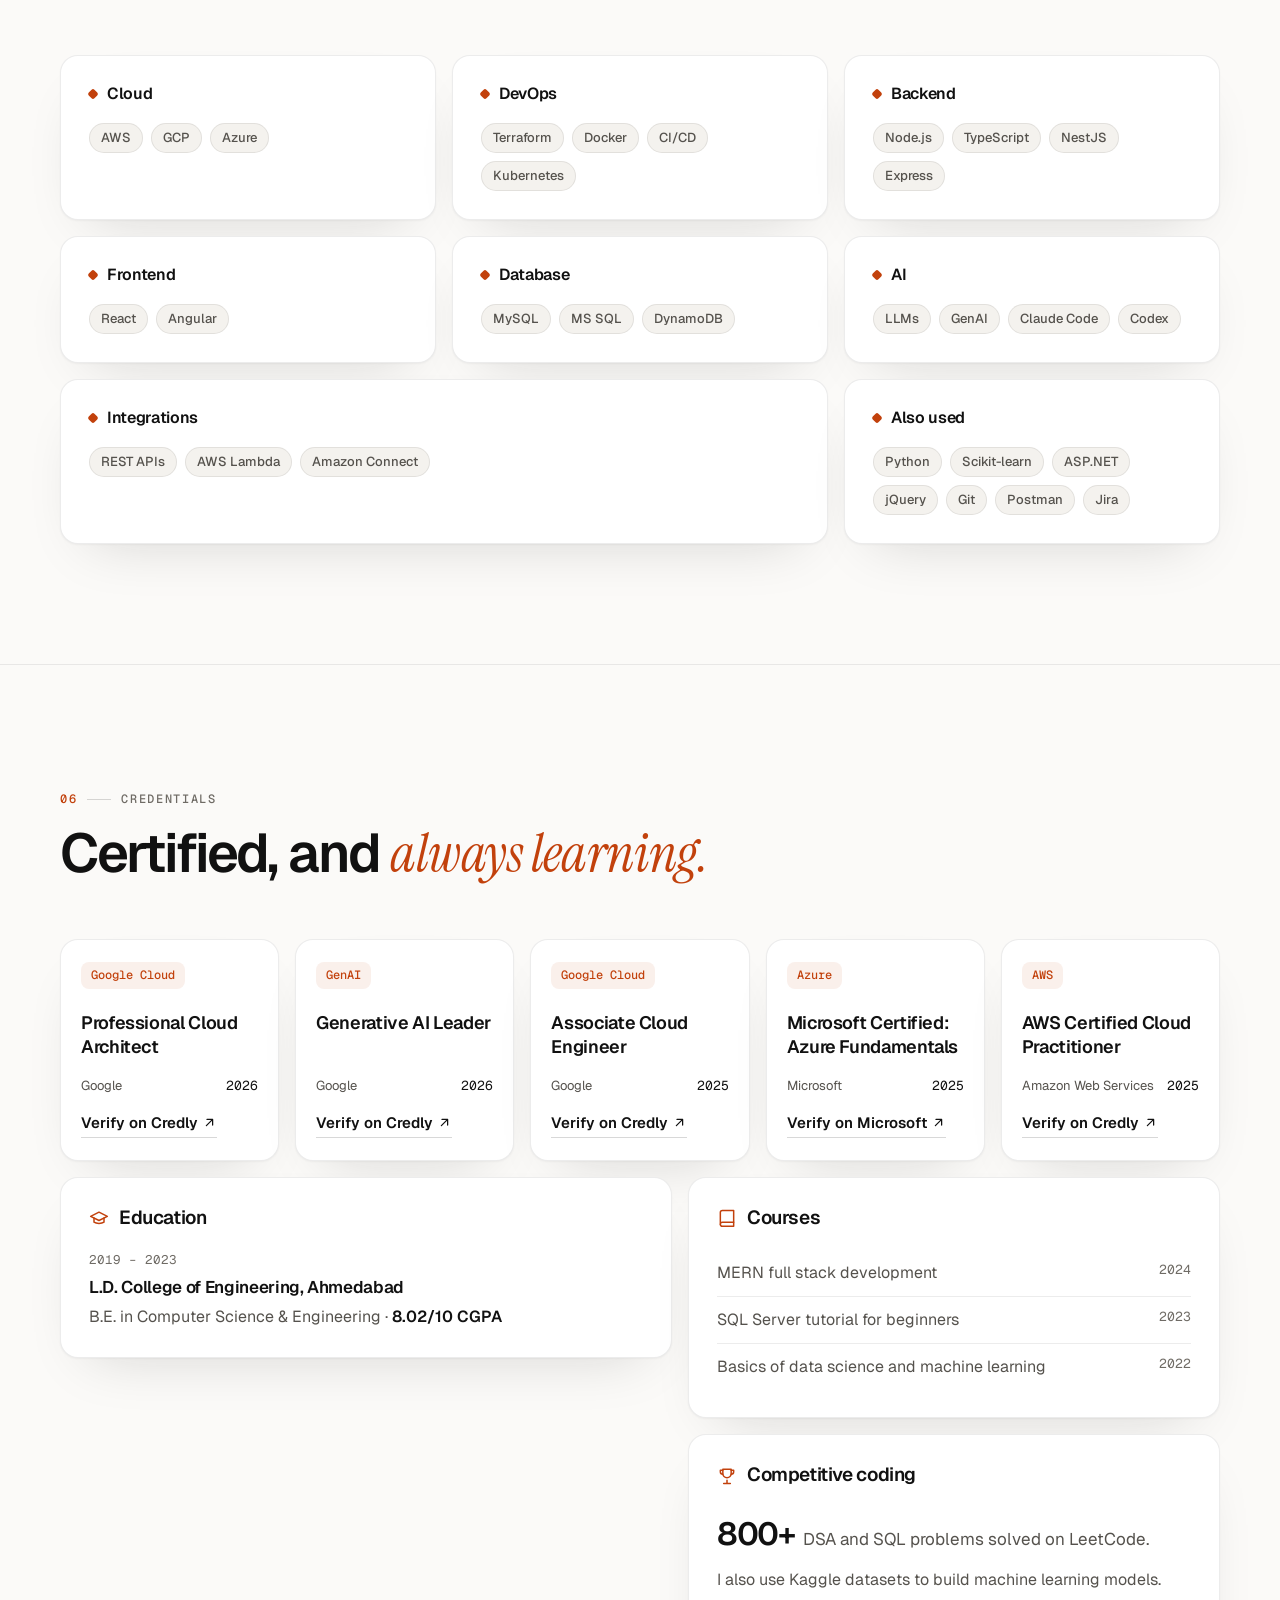
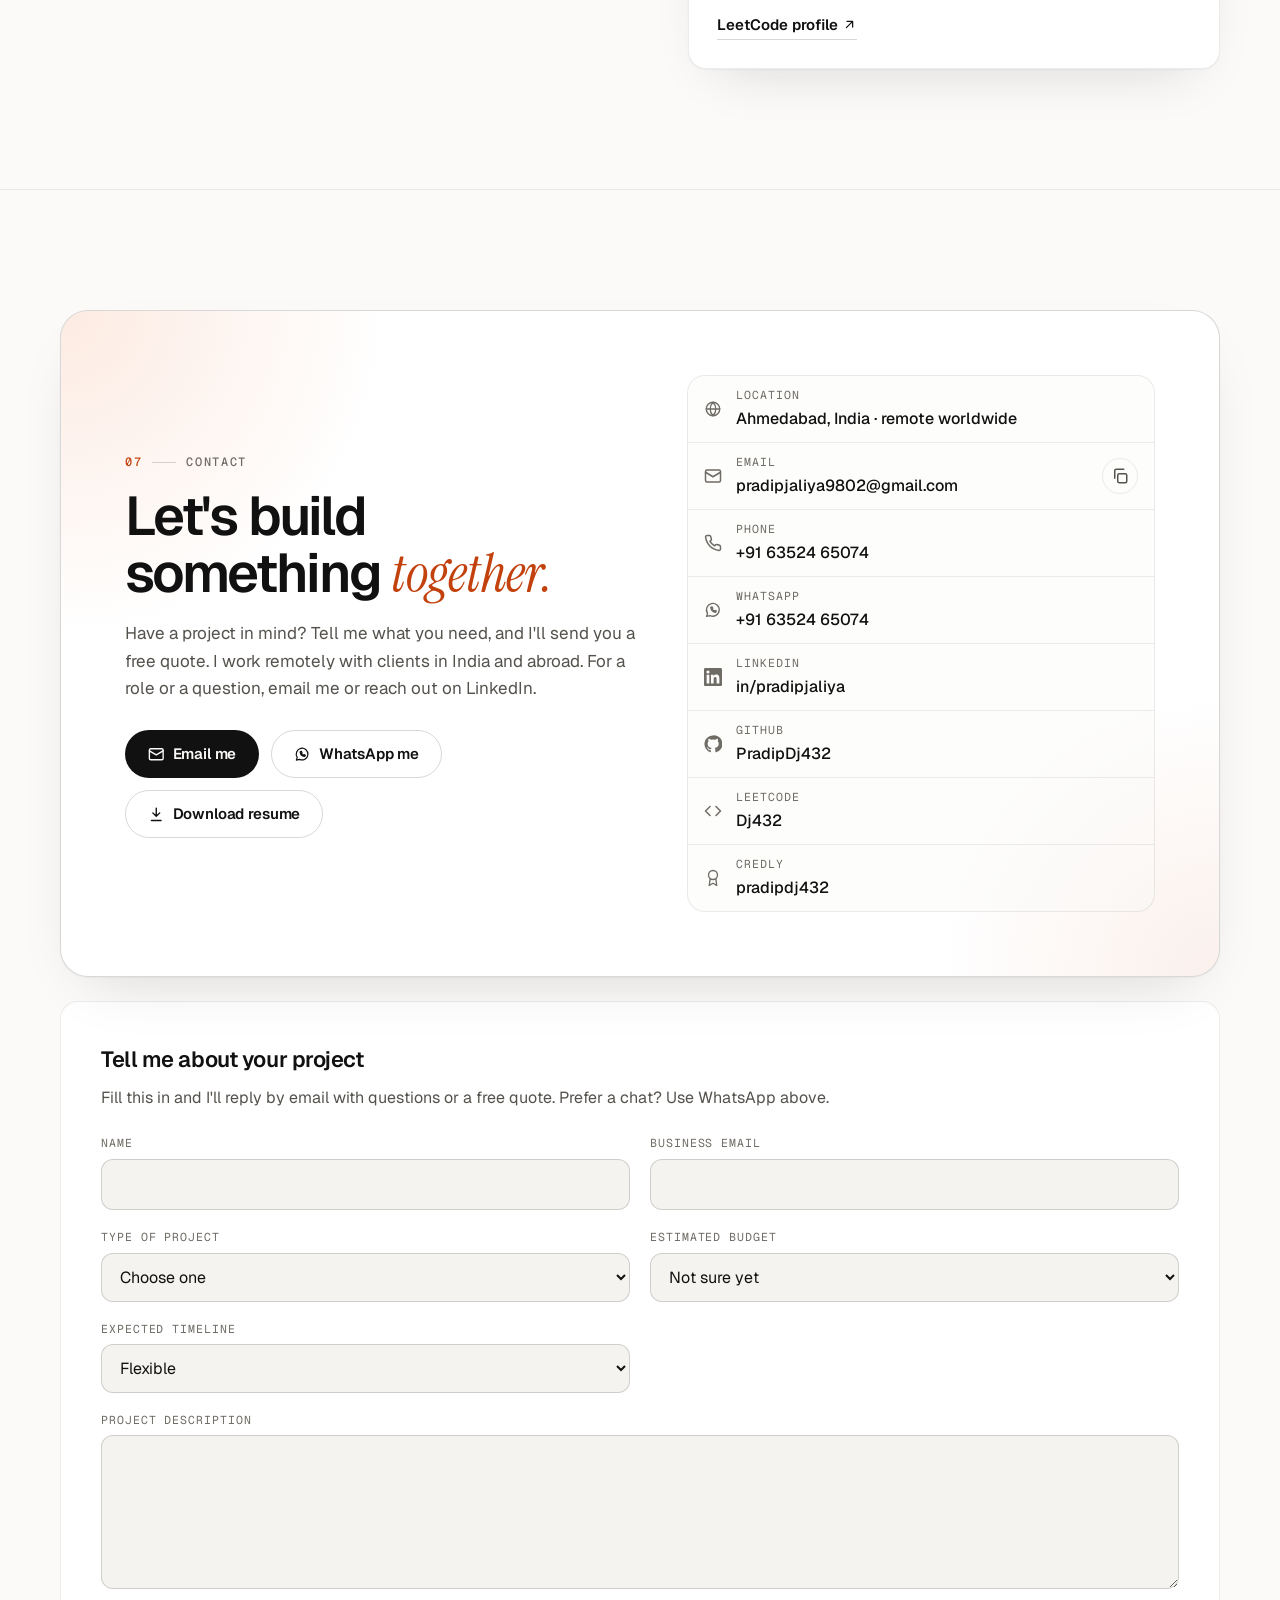
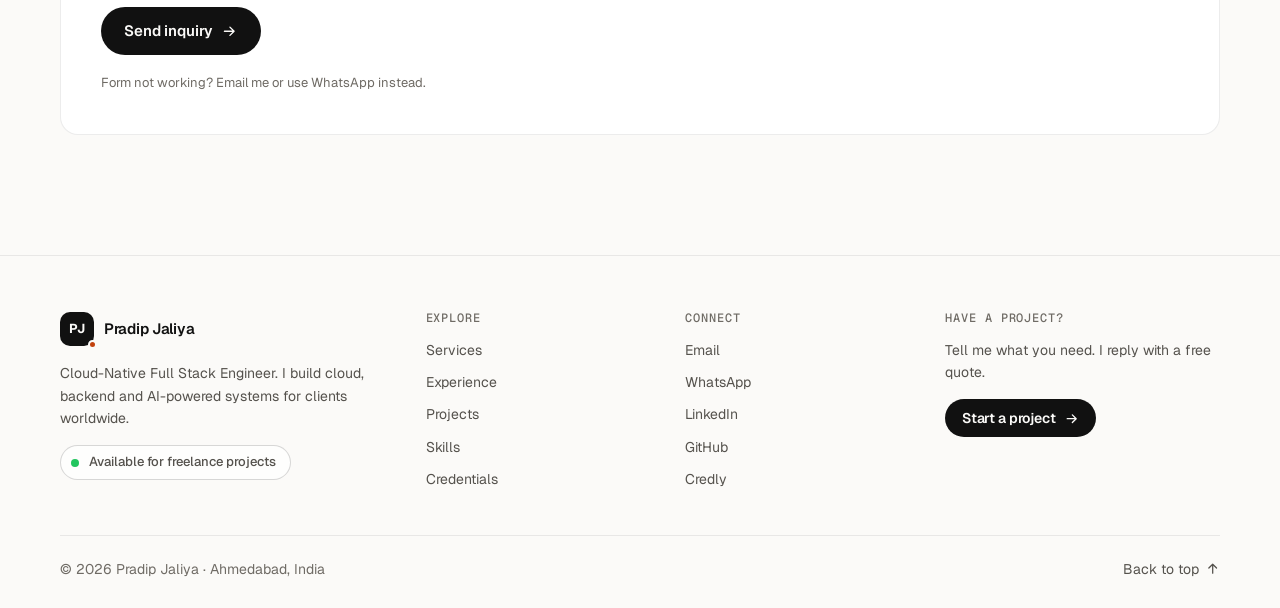
==== commit cdf5d77f: "HFSS and Mandly case studies, Mandly first in Projects (D-023) Co-Authored-By: Claude Sonnet 5.5 <no" ====
--- a/index.html
+++ b/index.html
@@ -285,12 +285,13 @@
             <ol class="timeline">
               <li class="timeline-item">
                 <h4>HFSS: Helvetia Financial Services</h4>
-                <p class="item-link"><a href="https://hfss.ch/" target="_blank" rel="noopener">hfss.ch<svg aria-hidden="true" class="icon"><use href="#i-arrow-up-right"></use></svg></a></p>
-                <ul class="tags tags-small"><li>Fintech</li><li>Payments</li><li>Crypto</li><li>Custody</li><li>Debit cards</li></ul>
+                <p class="item-link"><a href="https://hfss.ch/" target="_blank" rel="noopener">hfss.ch<svg aria-hidden="true" class="icon"><use href="#i-arrow-up-right"></use></svg></a><a href="case-studies/hfss.html">Read the case study<svg aria-hidden="true" class="icon"><use href="#i-arrow-right"></use></svg></a></p>
+                <ul class="tags tags-small"><li>Node.js</li><li>Fastify</li><li>TypeScript</li><li>Next.js</li><li>PostgreSQL</li><li>AWS</li><li>Terraform</li></ul>
                 <ul class="points">
-                  <li>Built HFSS, a Zurich-based fintech platform that brings payments, crypto exchange, digital custody, currency exchange and debit cards together in one place.</li>
-                  <li>Payments over SEPA, SEPA Instant, TARGET2 and SWIFT with dedicated IBANs, fiat-to-crypto and crypto-to-crypto exchange with a crypto wallet, and 24/7 currency exchange.</li>
-                  <li>Swiss-grade security and compliance: certified HSMs, segregated funds, fraud monitoring, AML, KYC and KYB checks, and REST APIs with webhooks.</li>
+                  <li>Primary backend developer on a live Swiss fintech platform where clients hold EUR and crypto, send payments and trade, with 100+ clients and EUR 10M+ in monthly transaction value.</li>
+                  <li>Wrote 70%+ of the backend commits, and integrated EUR account, exchange, custody and identity providers (Delos, Lorum, Fiat Republic, FinchTrade, Kraken, Fireblocks and Sumsub).</li>
+                  <li>Designed a double-entry ledger with single-transaction writes, row and advisory locks and repeat keys, plus daily checks against each provider's balances.</li>
+                  <li>Built KYC and KYB checks and two-step login, and manage AWS with Terraform and GitHub Actions CI/CD, backed by 1,700+ automated tests.</li>
                 </ul>
               </li>
             </ol>
@@ -352,10 +353,24 @@
         <header class="section-head reveal">
           <p class="eyebrow"><span>04</span>Projects</p>
           <h2 id="projects-title">Selected <em>work.</em></h2>
-          <p class="section-lede">Built and delivered production websites for real businesses, along with full stack applications and a machine learning solution&nbsp;— covering everything from frontend and backend development to deployment and practical AI/ML implementation.</p>
+          <p class="section-lede">A full stack app for a real savings group, production websites for real businesses, and a machine learning solution&nbsp;— covering everything from frontend and backend development to deployment and practical AI/ML implementation.</p>
         </header>
 
         <div class="featured">
+          <article class="project project-featured project-lead spotlight reveal">
+            <div class="project-cover" aria-hidden="true"><svg aria-hidden="true" class="icon"><use href="#i-chart"></use></svg><span>next.js · typescript · postgresql</span></div>
+            <div class="project-body">
+              <p class="project-kind"><span class="live-dot" aria-hidden="true"></span>Full stack app · Live</p>
+              <h3>Mandly</h3>
+              <p>A savings group app that replaced an Excel sheet for 8 real members. It tracks monthly payments, late fees, loans and interest, with a tamper-proof money history (integer amounts, database triggers and cancel entries), locks that stop double spending, and 112 automated tests.</p>
+              <ul class="tags tags-small"><li>Next.js</li><li>TypeScript</li><li>PostgreSQL</li><li>Drizzle ORM</li><li>Vercel</li></ul>
+              <p class="project-links">
+                <a href="case-studies/mandly.html">Read the case study<svg aria-hidden="true" class="icon"><use href="#i-arrow-right"></use></svg></a>
+                <a href="https://mandly.vercel.app" target="_blank" rel="noopener">Live site (login needed)<svg aria-hidden="true" class="icon"><use href="#i-arrow-up-right"></use></svg></a>
+              </p>
+            </div>
+          </article>
+
           <article class="project project-featured spotlight reveal">
             <a class="browser" href="https://pradipdj432.github.io/DK-Engineer/" target="_blank" rel="noopener" aria-label="Open the DK ENGINEER'S website">
               <span class="browser-bar" aria-hidden="true"><span class="dots"><i></i><i></i><i></i></span><span class="browser-url">pradipdj432.github.io/DK-Engineer</span></span>
--- a/css/style.css
+++ b/css/style.css
@@ -1321,6 +1321,15 @@
   transform: scale(1.025);
 }
 
+.project-lead {
+  grid-column: 1 / -1;
+}
+
+.project-lead .project-cover {
+  height: 170px;
+  margin: 12px 12px 0;
+}
+
 .project-body {
   padding: 24px;
   border-top: 1px solid var(--border);
